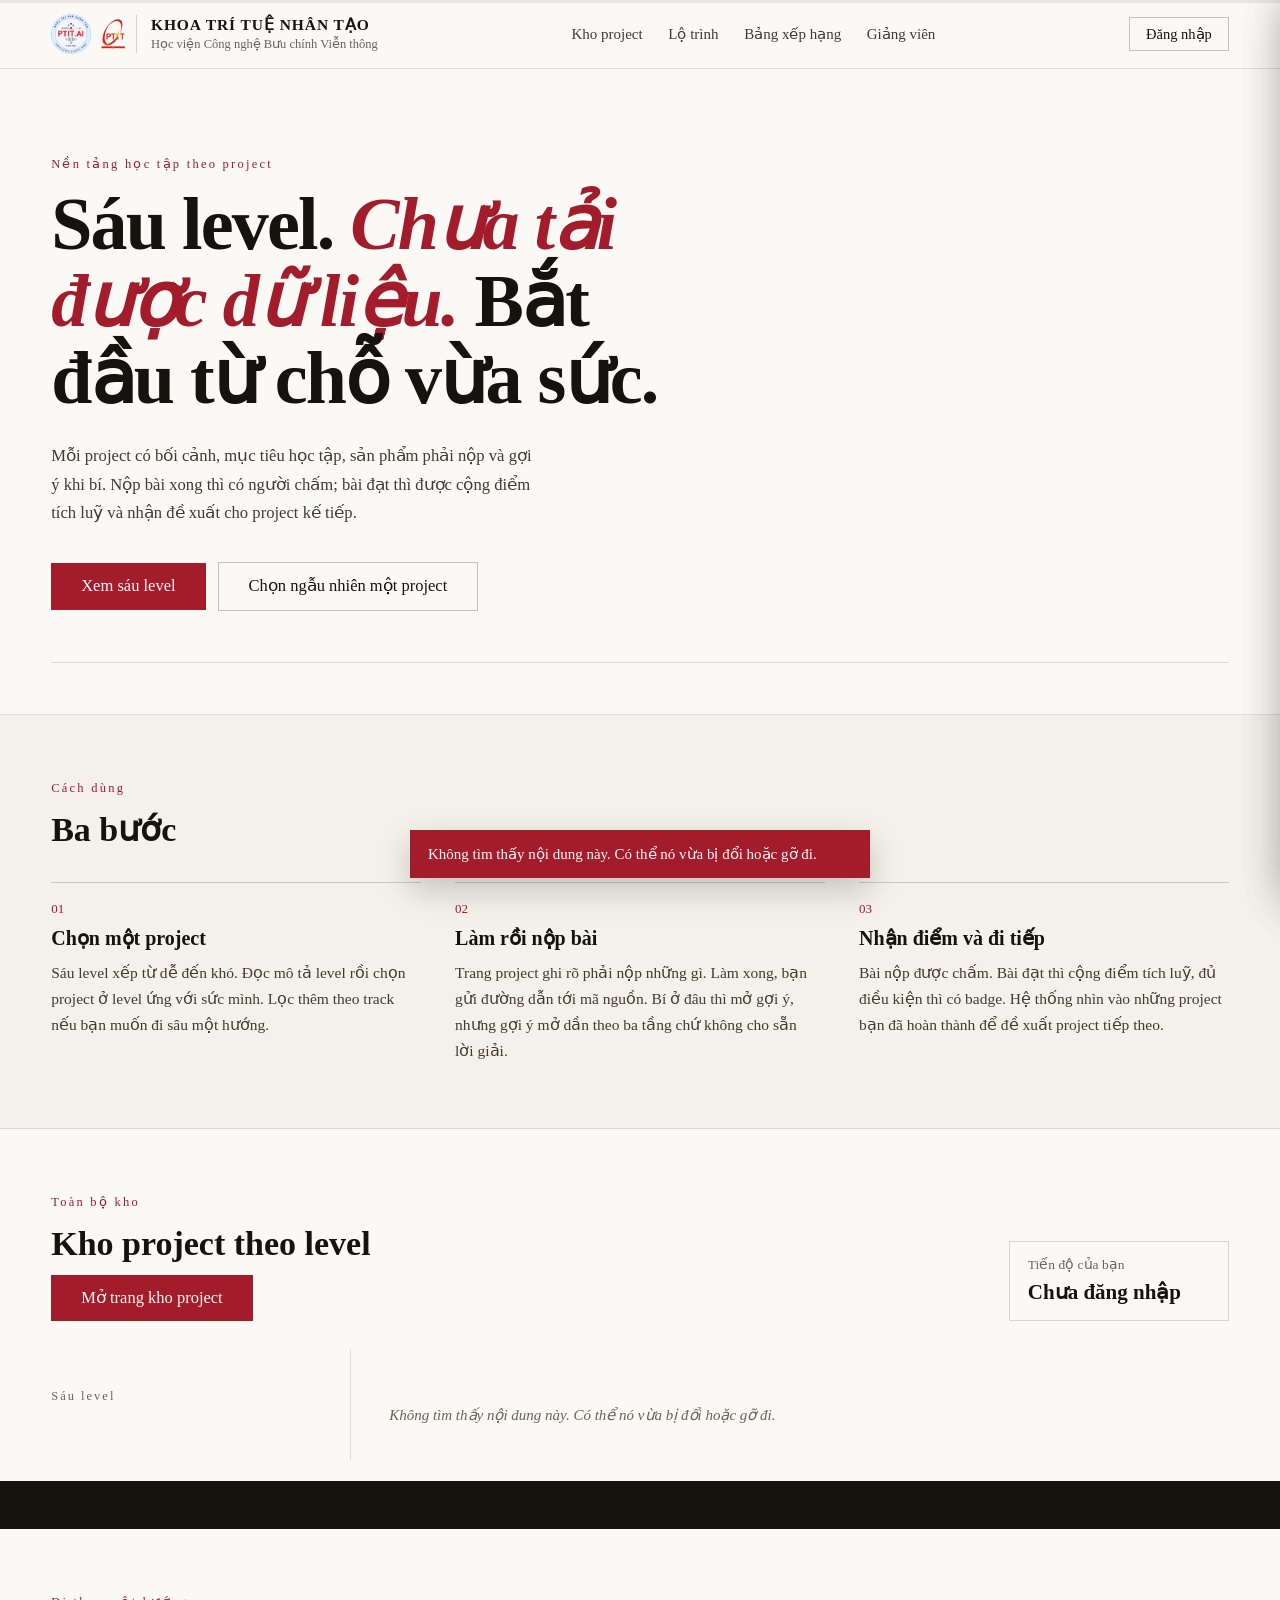
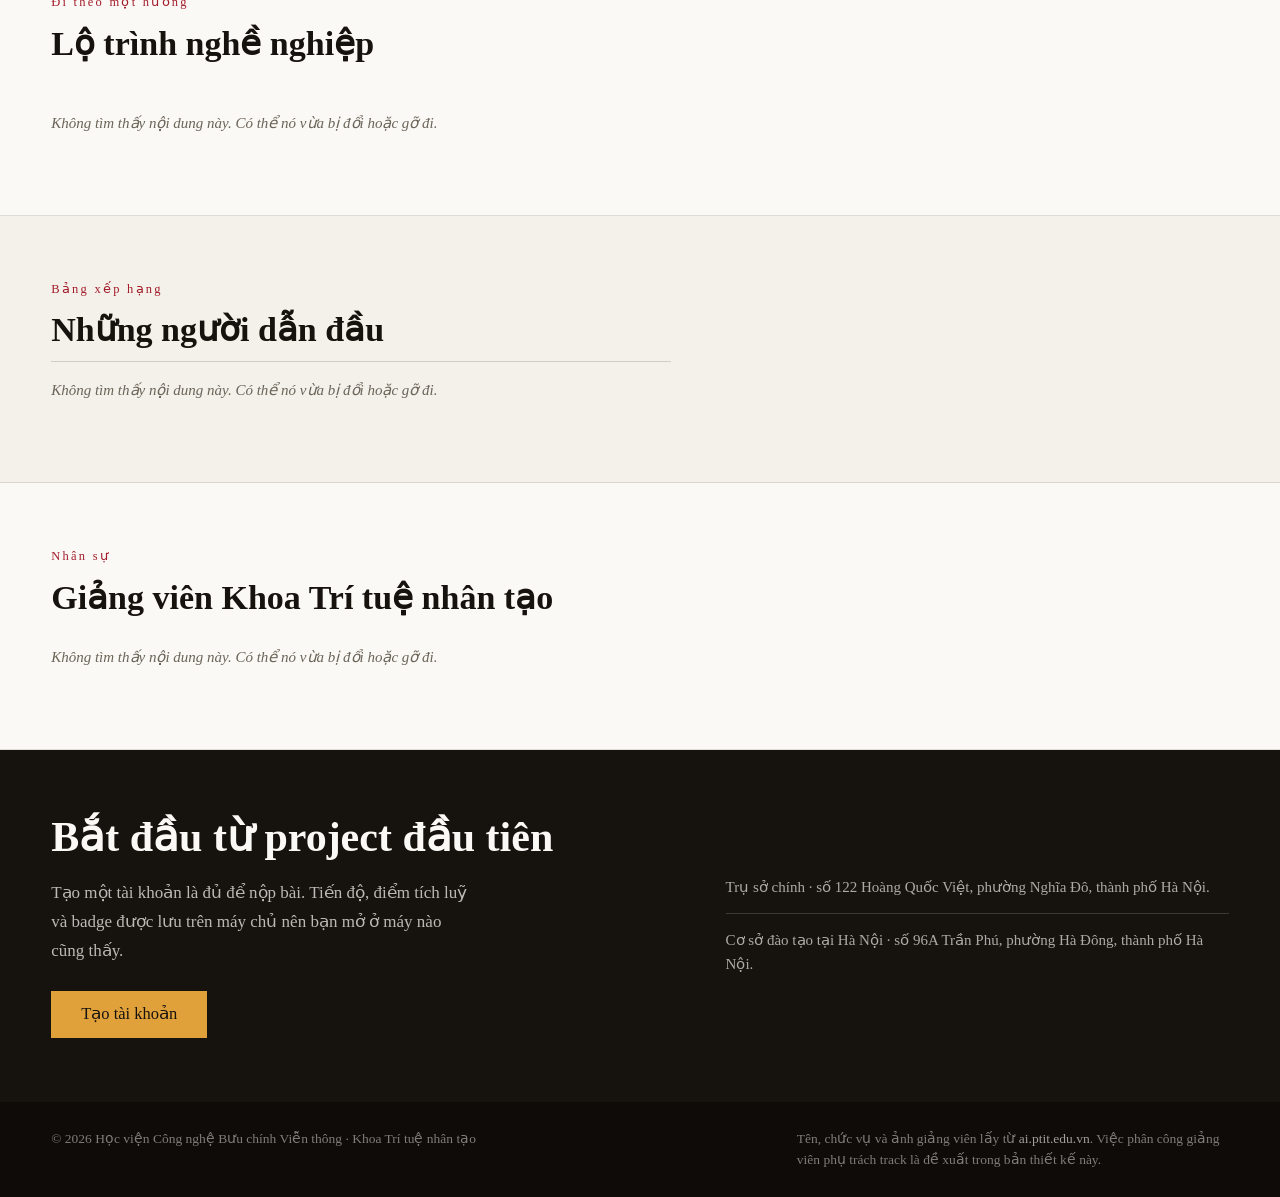
==== frontend/index.html @ 6ada56b6 "Ghép frontend với backend thành một hệ thống hoàn chỉnh Kho project mở rộng từ 36 lên 200 project, c" ====
<!DOCTYPE html>
<html lang="vi">
<head>
<meta charset="utf-8">
<meta name="viewport" content="width=device-width, initial-scale=1">
<title>Nền tảng học tập theo project · Khoa Trí tuệ nhân tạo</title>
<meta name="description" content="Kho project xếp theo sáu level, từ dễ đến khó. Sinh viên chọn project, nộp bài, được chấm và nhận điểm tích luỹ.">
<link rel="icon" href="anh/logo-khoa-ai.png" type="image/png">
<link rel="stylesheet" href="css/style.css">
</head>
<body>

<div class="vach-cuon"><i id="vach-cuon-thanh"></i></div>

<header class="dau-trang">
  <a class="hieu" href="#lo-trinh">
    <img class="hieu-logo" src="anh/logo-khoa-ai.png" width="415" height="418" alt="Logo Khoa Trí tuệ nhân tạo">
    <img class="hieu-logo hieu-logo-nho" src="anh/logo-hoc-vien.png" width="50" height="60" alt="Logo Học viện Công nghệ Bưu chính Viễn thông">
    <span class="hieu-chu">
      <span class="hieu-ten">Khoa Trí tuệ nhân tạo</span>
      <span class="hieu-phu">Học viện Công nghệ Bưu chính Viễn thông</span>
    </span>
  </a>
  <nav class="dieu-huong">
    <a href="/kho.html">Kho project</a>
    <a href="#lo-trinh-nghe">Lộ trình</a>
    <a href="#xep-hang">Bảng xếp hạng</a>
    <a href="#giang-vien">Giảng viên</a>
  </nav>
  <div class="dau-trang-phai" id="khu-tai-khoan"></div>
</header>

<section class="mo-dau" id="mo-dau">
  <div class="mo-dau-den" id="mo-dau-den" aria-hidden="true"></div>
  <div class="mo-dau-luoi">
    <div>
      <p class="nhan-dan">Nền tảng học tập theo project</p>
      <h1>
        <span>Sáu level.</span>
        <em id="tieu-de-so">Đang tải…</em>
        <span>Bắt đầu từ chỗ vừa sức.</span>
      </h1>
      <p class="mo-dau-dan">Mỗi project có bối cảnh, mục tiêu học tập, sản phẩm phải nộp và gợi ý khi bí. Nộp bài xong thì có người chấm; bài đạt thì được cộng điểm tích luỹ và nhận đề xuất cho project kế tiếp.</p>
      <div class="hang-nut">
        <a class="nut nut-do" href="#lo-trinh">Xem sáu level</a>
        <button type="button" class="nut nut-vien" id="nut-ngau-nhien">Chọn ngẫu nhiên một project</button>
      </div>
    </div>
    <div class="mo-dau-hinh">
      <svg id="hinh-level" viewBox="0 0 260 380" role="img" aria-label="Sáu level của nền tảng và số project của từng level"></svg>
    </div>
  </div>
  <div class="so-lieu" id="so-lieu"></div>
</section>

<section class="ba-buoc">
  <p class="nhan-dan hien-dan">Cách dùng</p>
  <h2 class="hien-dan">Ba bước</h2>
  <div class="ba-buoc-luoi">
    <div class="hien-dan">
      <p class="buoc-so">01</p>
      <p class="buoc-ten">Chọn một project</p>
      <p class="buoc-mo">Sáu level xếp từ dễ đến khó. Đọc mô tả level rồi chọn project ở level ứng với sức mình. Lọc thêm theo track nếu bạn muốn đi sâu một hướng.</p>
    </div>
    <div class="hien-dan">
      <p class="buoc-so">02</p>
      <p class="buoc-ten">Làm rồi nộp bài</p>
      <p class="buoc-mo">Trang project ghi rõ phải nộp những gì. Làm xong, bạn gửi đường dẫn tới mã nguồn. Bí ở đâu thì mở gợi ý, nhưng gợi ý mở dần theo ba tầng chứ không cho sẵn lời giải.</p>
    </div>
    <div class="hien-dan">
      <p class="buoc-so">03</p>
      <p class="buoc-ten">Nhận điểm và đi tiếp</p>
      <p class="buoc-mo">Bài nộp được chấm. Bài đạt thì cộng điểm tích luỹ, đủ điều kiện thì có badge. Hệ thống nhìn vào những project bạn đã hoàn thành để đề xuất project tiếp theo.</p>
    </div>
  </div>
</section>

<section class="lo-trinh" id="lo-trinh">
  <div class="lo-trinh-dau">
    <div>
      <p class="nhan-dan hien-dan">Toàn bộ kho</p>
      <h2 class="hien-dan">Kho project theo level</h2>
      <p class="hang-nut hien-dan"><a class="nut nut-do" href="/kho.html" id="nut-xem-kho">Mở trang kho project</a></p>
    </div>
    <div class="o-tien-do">
      <p class="o-tien-do-nhan">Tiến độ của bạn</p>
      <p class="o-tien-do-so" id="o-tien-do-so">Chưa đăng nhập</p>
    </div>
  </div>


  <div class="lo-trinh-than">
    <aside class="thanh-ben">
      <p class="thanh-ben-nhan">Sáu level</p>
      <div id="muc-luc-level"></div>
    </aside>
    <div class="cot-noi-dung" id="cot-noi-dung">
      <p class="dang-tai">Đang tải kho project…</p>
    </div>
  </div>
</section>

<div class="dai-chay">
  <div class="dai-chay-trong" id="dai-chay-trong"></div>
</div>

<section class="lo-trinh-nghe" id="lo-trinh-nghe">
  <p class="nhan-dan hien-dan">Đi theo một hướng</p>
  <h2 class="hien-dan">Lộ trình nghề nghiệp</h2>
  <div class="lo-trinh-luoi" id="lo-trinh-luoi"></div>
</section>


<section class="xep-hang" id="xep-hang">
  <p class="nhan-dan hien-dan">Bảng xếp hạng</p>
  <h2 class="hien-dan">Những người dẫn đầu</h2>
  <div class="xep-hang-o" id="xep-hang-o"></div>
</section>

<section class="nhan-su" id="giang-vien">
  <p class="nhan-dan hien-dan">Nhân sự</p>
  <h2 class="hien-dan">Giảng viên Khoa Trí tuệ nhân tạo</h2>
  <div class="nhan-su-luoi" id="nhan-su-luoi"></div>
</section>

<section class="keu-goi">
  <div>
    <h2 id="keu-goi-tieu-de">Bắt đầu từ project đầu tiên</h2>
    <p id="keu-goi-dan">Tạo một tài khoản là đủ để nộp bài. Tiến độ, điểm tích luỹ và badge được lưu trên máy chủ nên bạn mở ở máy nào cũng thấy.</p>
    <button type="button" class="nut nut-vang" id="nut-keu-goi">Tạo tài khoản</button>
  </div>
  <div class="lien-he">
    <p>Trụ sở chính · số 122 Hoàng Quốc Việt, phường Nghĩa Đô, thành phố Hà Nội.</p>
    <p>Cơ sở đào tạo tại Hà Nội · số 96A Trần Phú, phường Hà Đông, thành phố Hà Nội.</p>
  </div>
</section>

<footer class="chan-trang">
  <span>© 2026 Học viện Công nghệ Bưu chính Viễn thông · Khoa Trí tuệ nhân tạo</span>
  <span>Tên, chức vụ và ảnh giảng viên lấy từ <a href="https://ai.ptit.edu.vn/gioi-thieu/gioi-thieu-ve-nhan-su/">ai.ptit.edu.vn</a>. Việc phân công giảng viên phụ trách track là đề xuất trong bản thiết kế này.</span>
</footer>

<div class="lop-nen" id="lop-nen"></div>

<aside class="bang" id="bang-project" aria-hidden="true">
  <div class="bang-dau">
    <p class="bang-nhan" id="bang-project-nhan"></p>
    <button type="button" class="nut-dong" data-dong>Đóng ✕</button>
  </div>
  <div id="bang-project-than"></div>
</aside>

<aside class="bang" id="bang-tai-khoan" aria-hidden="true">
  <div class="bang-dau">
    <p class="bang-nhan">Tài khoản</p>
    <button type="button" class="nut-dong" data-dong>Đóng ✕</button>
  </div>
  <div id="bang-tai-khoan-than"></div>
</aside>

<aside class="bang" id="bang-cham-bai" aria-hidden="true">
  <div class="bang-dau">
    <p class="bang-nhan">Chấm bài</p>
    <button type="button" class="nut-dong" data-dong>Đóng ✕</button>
  </div>
  <div id="bang-cham-bai-than"></div>
</aside>

<dialog id="hop-dang-nhap">
  <form method="dialog" class="hop-dau">
    <p class="bang-nhan">Tài khoản</p>
    <button type="submit" class="nut-dong">Đóng ✕</button>
  </form>
  <div class="doi-che-do" id="doi-che-do">
    <button type="button" data-che-do="dang-nhap" class="dang-chon">Đăng nhập</button>
    <button type="button" data-che-do="dang-ky">Đăng ký</button>
  </div>
  <form id="mau-dang-nhap" class="mau" novalidate>
    <label>Thư điện tử hoặc username
      <input type="text" name="identifier" autocomplete="username" required>
    </label>
    <label>Mật khẩu
      <input type="password" name="password" autocomplete="current-password" required>
    </label>
    <p class="mau-loi" role="alert"></p>
    <button type="submit" class="nut nut-day">Đăng nhập</button>
  </form>
  <form id="mau-dang-ky" class="mau" novalidate hidden>
    <label>Thư điện tử
      <input type="email" name="email" autocomplete="email" required>
    </label>
    <label>Username
      <input type="text" name="username" autocomplete="off" required minlength="3" maxlength="50" placeholder="vidu: congtt" aria-describedby="dan-username">
    </label>
    <p class="mau-chu-dan" id="dan-username">Chữ thường, chữ số và dấu gạch dưới, từ 3 đến 50 ký tự. Đây không phải thư điện tử.</p>
    <label>Họ tên hiển thị, có thể bỏ trống
      <input type="text" name="display_name" autocomplete="name" maxlength="100">
    </label>
    <label>Mật khẩu
      <input type="password" name="password" autocomplete="new-password" required minlength="8" maxlength="64" aria-describedby="dan-mat-khau">
    </label>
    <p class="mau-chu-dan" id="dan-mat-khau">Từ 8 đến 64 ký tự.</p>
    <p class="mau-loi" role="alert"></p>
    <button type="submit" class="nut nut-day">Tạo tài khoản</button>
  </form>
</dialog>

<div class="thong-bao" id="thong-bao" role="status" aria-live="polite"></div>

<script type="module" src="js/app.js"></script>
</body>
</html>
---- frontend/css/style.css ----
/* Project 200 · Khoa Trí tuệ nhân tạo · Học viện Công nghệ Bưu chính Viễn thông
   Một tệp kiểu duy nhất, không phụ thuộc thư viện ngoài. */

:root {
  --muc: #16130F;
  --than: #403A31;
  --phu: #6B6459;
  --do: #A21C2B;
  --do-dam: #7C1420;
  --vang: #E0A03A;
  /* Vàng đồng chỉ đủ tương phản khi làm nền hoặc khi nằm trên nền tối. Làm màu
     chữ trên nền giấy thì nó chỉ đạt tỷ lệ 2,2:1, dưới mức 4,5:1 mà chữ nhỏ cần,
     nên phần chữ dùng sắc vàng đậm hơn: 5,3:1 trên nền giấy và 4,9:1 trên nền
     giấy nhạt. */
  --vang-chu: #8F5E0C;
  --xanh: #2F6B4F;
  --giay: #FBF9F5;
  --giay-2: #F4F1EA;
  --giay-3: #E0D9CB;
  --toi: #0E0B08;
  --vien: rgba(22, 19, 15, .12);
  --vien-dam: rgba(22, 19, 15, .16);
  --vien-nhat: rgba(22, 19, 15, .1);
  --chu: 'Times New Roman', Times, 'Liberation Serif', serif;
  --le: clamp(16px, 4vw, 56px);
  --mau-level: var(--do);
  --mau-level-chu: var(--do);
}

*, *::before, *::after { box-sizing: border-box; }

/* Thuộc tính hidden của HTML chỉ đặt display none ở bảng kiểu mặc định của
   trình duyệt, nên bất kỳ quy tắc display nào viết trong tệp này cũng thắng nó.
   Biểu mẫu đăng nhập và biểu mẫu đăng ký từng cùng hiện một lúc vì lý do đó.
   Dòng dưới đây trả lại cho hidden đúng nghĩa "ẩn hẳn". */
[hidden] { display: none !important; }

html { scroll-behavior: smooth; }

body {
  margin: 0;
  background: var(--giay);
  color: var(--muc);
  font-family: var(--chu);
  -webkit-font-smoothing: antialiased;
}

h1, h2, h3, p, ul, ol { margin: 0; }
ul, ol { padding: 0; list-style: none; }

a { color: var(--do); text-decoration: none; }
a:hover { color: var(--do-dam); }

button { font-family: inherit; border: 0; background: none; color: inherit; cursor: pointer; }
button:disabled { opacity: .5; cursor: default; }

input, select, textarea {
  font-family: inherit;
  font-size: 15.5px;
  color: var(--muc);
  background: var(--giay);
  border: 1px solid rgba(22, 19, 15, .2);
}
textarea { resize: vertical; }
:focus-visible { outline: 2px solid var(--do); outline-offset: 2px; }

/* Nút */
.nut { display: inline-block; padding: 15px 30px; font-size: 16.5px; line-height: 1; transition: background .25s ease, color .25s ease, border-color .25s ease; }
.nut-do { background: var(--do); color: var(--giay); }
.nut-do:hover { background: var(--do-dam); color: var(--giay); }
.nut-vien { border: 1px solid rgba(22, 19, 15, .24); color: var(--muc); }
.nut-vien:hover { border-color: var(--muc); }
.nut-vang { background: var(--vang); color: var(--muc); }
.nut-vang:hover { background: #C98C2C; }
.nut-day { width: 100%; padding: 14px 20px; border: 1px solid var(--muc); background: var(--muc); color: var(--giay); font-size: 16px; }
.nut-day:hover { background: var(--toi); }
.nut-dong { padding: 8px 10px; margin: -8px -10px; font-size: 14.5px; line-height: 1.2; color: var(--phu); }
.nut-dong:hover { color: var(--muc); }

.nhan-dan { margin-bottom: 12px; font-size: 12.5px; line-height: 1.5; letter-spacing: .18em; color: var(--do); }
.dan-giai { font-size: 15.5px; line-height: 1.65; color: var(--than); max-width: 66ch; }
.dang-tai { padding: 16px 0; font-style: italic; font-size: 15px; line-height: 1.6; color: var(--phu); }

/* Vạch tiến độ cuộn */
.vach-cuon { position: fixed; top: 0; left: 0; right: 0; z-index: 60; height: 3px; background: rgba(22, 19, 15, .08); }
.vach-cuon i { display: block; height: 100%; width: 0; background: linear-gradient(90deg, var(--do), var(--vang)); }

/* Đầu trang */
.dau-trang {
  position: sticky; top: 0; z-index: 50;
  display: flex; align-items: center; justify-content: space-between; gap: 24px;
  padding: 14px var(--le);
  background: rgba(251, 249, 245, .93);
  backdrop-filter: blur(12px);
  border-bottom: 1px solid var(--vien);
}
.hieu { display: flex; align-items: center; gap: 10px; color: inherit; }
.hieu:hover { color: inherit; }
.hieu-logo { flex: none; width: auto; height: 40px; }
/* Logo Học viện chỉ có bản 50x60 điểm ảnh nên để nhỏ, phóng to là vỡ nét. */
.hieu-logo-nho { height: 30px; }
/* Tên khoa viết hoa bằng CSS chứ không viết hoa sẵn trong HTML, để phần chữ
   trong mã nguồn vẫn đúng chính tả và vẫn đọc được bằng trình đọc màn hình. */
.hieu-chu { display: block; padding-left: 14px; border-left: 1px solid var(--vien-dam); }
.hieu-ten { display: block; font-weight: 700; font-size: 15.5px; line-height: 1.3; letter-spacing: .06em; text-transform: uppercase; white-space: nowrap; }
.hieu-phu { display: block; font-size: 12.5px; line-height: 1.35; color: var(--phu); }
.dieu-huong { display: flex; align-items: center; gap: clamp(14px, 2vw, 26px); font-size: 15px; }
.dieu-huong a { color: var(--than); }
.dieu-huong a:hover { color: var(--do); }
.dau-trang-phai { display: flex; align-items: center; gap: 10px; }
.dau-trang-phai .nut { padding: 9px 16px; font-size: 14.5px; }

/* Thẻ người dùng: vòng tiến độ bao quanh hai chữ cái đại diện, bên cạnh là tên
   và số liệu. Vòng dài theo tỷ lệ project đã hoàn thành trên tổng số project. */
.the-nguoi-dung { display: flex; align-items: center; gap: 10px; padding: 4px 12px 4px 4px; border: 1px solid transparent; border-radius: 999px; transition: border-color .25s ease, background .25s ease; }
.the-nguoi-dung:hover { border-color: var(--vien-dam); background: var(--giay-2); }
.the-vong { position: relative; width: 44px; height: 44px; flex: none; display: grid; place-items: center; }
.vong-tien-do { position: absolute; inset: 0; width: 44px; height: 44px; }
.vong-chay { transition: stroke-dashoffset .6s ease; }
.the-chu-cai { position: relative; font-weight: 700; font-size: 14px; line-height: 1; letter-spacing: .04em; color: var(--do); }
.the-anh { position: relative; width: 34px; height: 34px; border-radius: 50%; object-fit: cover; object-position: center 25%; }
.the-chu { display: flex; flex-direction: column; align-items: flex-start; gap: 2px; }
.the-ten { font-weight: 700; font-size: 14.5px; line-height: 1.25; }
.the-so { font-size: 12.5px; line-height: 1.2; color: var(--phu); }

.nut-thoat { padding: 8px 10px; font-size: 14px; line-height: 1.2; color: var(--phu); }
.nut-thoat:hover { color: var(--do); text-decoration: underline; }

/* Mở đầu */
.mo-dau { position: relative; overflow: hidden; padding: clamp(44px, 7vw, 86px) var(--le) clamp(30px, 4vw, 52px); border-bottom: 1px solid var(--vien); }
.mo-dau-den {
  position: absolute; top: 0; left: 0; width: 560px; height: 560px; margin: -280px 0 0 -280px;
  border-radius: 50%; background: radial-gradient(circle, rgba(224, 160, 58, .2), transparent 68%);
  pointer-events: none; opacity: 0; transition: opacity .4s ease;
}
.mo-dau-luoi { position: relative; display: flex; flex-wrap: wrap; gap: clamp(28px, 4vw, 64px); align-items: center; }
.mo-dau-luoi > div:first-child { flex: 1 1 520px; min-width: 0; }
.mo-dau h1 { margin-bottom: clamp(18px, 2vw, 26px); font-size: clamp(38px, 6.2vw, 74px); line-height: 1.04; letter-spacing: -.024em; max-width: 22ch; text-wrap: balance; }
.mo-dau h1 em { color: var(--do); }
.mo-dau-dan { margin-bottom: clamp(22px, 3vw, 34px); font-size: clamp(16px, 1.3vw, 18.5px); line-height: 1.72; color: var(--than); max-width: 58ch; text-wrap: pretty; }
.hang-nut { display: flex; flex-wrap: wrap; gap: 12px; align-items: center; }
.mo-dau-hinh { flex: 1 1 300px; min-width: 0; display: flex; justify-content: center; }
.mo-dau-hinh svg { width: 100%; max-width: 300px; height: auto; overflow: visible; }
.hinh-chu { font-size: 15px; fill: var(--muc); }
.hinh-so { fill: var(--phu); }
.duong-ve { animation: ve 2.6s .3s ease-out forwards; }
.nut-sang { animation: sang 3.2s ease-in-out infinite; }

.so-lieu { position: relative; display: flex; flex-wrap: wrap; margin-top: clamp(30px, 4vw, 52px); border-top: 1px solid rgba(22, 19, 15, .14); }
.so-lieu > div { flex: 1 1 180px; padding: 20px 22px 0; border-right: 1px solid var(--vien-nhat); }
.so-lieu > div:last-child { border-right: 0; }
.so-lieu-so { margin-bottom: 4px; font-weight: 700; font-size: clamp(30px, 3vw, 38px); line-height: 1; }
.so-lieu-chu { font-size: 14px; line-height: 1.45; color: var(--phu); }

/* Ba bước */
.ba-buoc { padding: clamp(40px, 5vw, 64px) var(--le); background: var(--giay-2); border-bottom: 1px solid var(--vien); }
.ba-buoc h2 { margin-bottom: clamp(22px, 3vw, 32px); font-size: clamp(26px, 3vw, 34px); line-height: 1.2; }
.ba-buoc-luoi { display: grid; grid-template-columns: repeat(auto-fit, minmax(260px, 1fr)); gap: clamp(20px, 3vw, 34px); }
.ba-buoc-luoi > div { padding-top: 18px; border-top: 1px solid rgba(22, 19, 15, .18); }
.buoc-so { margin-bottom: 8px; font-size: 13px; color: var(--do); }
.buoc-ten { margin-bottom: 8px; font-weight: 700; font-size: 20px; line-height: 1.32; }
.buoc-mo { font-size: 15.5px; line-height: 1.68; color: var(--than); text-wrap: pretty; }

/* Kho project */
.lo-trinh { padding: clamp(40px, 5vw, 64px) var(--le) 0; }
.lo-trinh-dau { display: flex; flex-wrap: wrap; gap: 20px; align-items: flex-end; justify-content: space-between; margin-bottom: clamp(20px, 3vw, 28px); }
.lo-trinh-dau h2 { margin-bottom: 10px; font-size: clamp(26px, 3vw, 34px); line-height: 1.2; }
.o-tien-do { padding: 14px 18px; border: 1px solid var(--vien-dam); min-width: 220px; }
.o-tien-do-nhan { margin-bottom: 6px; font-size: 13.5px; color: var(--phu); }
.o-tien-do-so { font-weight: 700; font-size: 21px; line-height: 1.3; }

.thanh-cong-cu { display: flex; flex-wrap: wrap; gap: 12px; align-items: center; padding: 16px 0; border-top: 1px solid rgba(22, 19, 15, .14); }
.thanh-cong-cu input { flex: 1 1 240px; min-width: 0; padding: 11px 14px; line-height: 1.3; }
.o-sap-xep { display: flex; align-items: center; gap: 10px; font-size: 14.5px; color: var(--phu); }
.o-sap-xep select { padding: 11px 12px; }

.the-loc { display: flex; flex-wrap: wrap; gap: 8px; padding-bottom: 16px; border-bottom: 1px solid rgba(22, 19, 15, .14); }
.the-loc button { padding: 8px 13px; border: 1px solid rgba(22, 19, 15, .2); color: var(--than); font-size: 14.5px; line-height: 1.2; transition: background .22s ease, color .22s ease, border-color .22s ease; }
.the-loc button:hover { border-color: var(--muc); }
.the-loc button i { font-style: normal; font-size: 12.5px; color: var(--phu); }
.the-loc button.dang-chon { background: var(--muc); border-color: var(--muc); color: var(--giay); }
.the-loc button.dang-chon i { color: rgba(251, 249, 245, .7); }

.lo-trinh-than { display: flex; flex-wrap: wrap; align-items: flex-start; }
.thanh-ben { position: sticky; top: 78px; flex: 1 1 232px; max-width: 300px; padding: clamp(26px, 3vw, 38px) 26px clamp(26px, 3vw, 38px) 0; border-right: 1px solid var(--vien); }
.thanh-ben-nhan { margin-bottom: 16px; font-size: 12.5px; line-height: 1.5; letter-spacing: .16em; color: var(--phu); }
.muc-nut { width: 100%; display: block; text-align: left; padding: 12px 0; border-top: 1px solid var(--vien); color: var(--phu); transition: color .3s ease, padding .3s ease, background .3s ease; }
.muc-nut:last-of-type { border-bottom: 1px solid var(--vien); }
.muc-nut.dang-xem { color: var(--muc); padding-left: 10px; background: var(--giay-2); }
.muc-hang { display: flex; align-items: baseline; gap: 10px; }
.muc-so { width: 20px; font-size: 12.5px; line-height: 1.5; color: var(--mau-level-chu); }
.muc-ten { flex: 1; font-weight: 700; font-size: 17px; line-height: 1.35; }
.muc-dem { font-size: 13px; line-height: 1.5; color: var(--phu); }
.muc-vach { display: block; height: 3px; margin: 8px 0 0 30px; background: rgba(22, 19, 15, .1); }
.muc-vach i { display: block; height: 100%; width: 0; background: var(--mau-level); transition: width .4s ease; }

.cot-noi-dung { flex: 1 1 560px; min-width: 0; padding: clamp(26px, 3vw, 38px) 0 clamp(26px, 3vw, 38px) clamp(0px, 3vw, 38px); }
.doan-level { padding-bottom: clamp(30px, 4vw, 46px); }
.doan-dau { display: flex; flex-wrap: wrap; align-items: baseline; gap: 14px; margin-bottom: 8px; }
.doan-so { font-weight: 700; font-size: clamp(38px, 4vw, 52px); line-height: 1; color: var(--mau-level-chu); opacity: .5; }
.doan-ten { font-size: clamp(22px, 2.4vw, 30px); line-height: 1.2; }
.doan-dem { font-size: 15px; color: var(--phu); }
.doan-mo { margin-bottom: 20px; font-size: 16.5px; line-height: 1.7; color: var(--than); max-width: 70ch; text-wrap: pretty; }
.bang-hang { border-top: 1px solid var(--vien-dam); }

/* Dòng dẫn sang trang kho project, nối liền với danh sách phía trên như một
   hàng nữa của bảng, thay vì một liên kết đứng rời bên dưới. */
.doan-them a { display: flex; align-items: center; justify-content: flex-end; gap: 8px; padding: 13px 8px 13px 0; border-bottom: 1px solid var(--vien-nhat); font-size: 15.5px; line-height: 1.4; color: var(--do); transition: background .2s ease; }
.doan-them a:hover { background: var(--giay-2); }
.doan-them a::before { content: ""; flex: 1; }

.hang {
  display: grid; grid-template-columns: 22px minmax(0, 1fr) repeat(auto-fit, minmax(0, auto));
  gap: clamp(10px, 1.4vw, 18px); align-items: center;
  padding: 14px 8px 14px 0; border-bottom: 1px solid var(--vien-nhat);
  cursor: pointer; transition: background .2s ease;
  text-align: left; width: 100%;
}
.hang:hover { background: var(--giay-2); }
.hang-o { width: 22px; height: 22px; flex: none; display: grid; place-items: center; border: 1px solid rgba(22, 19, 15, .28); font-size: 13px; line-height: 1; transition: background .25s ease, border-color .25s ease; }
.hang.da-xong .hang-o { background: var(--mau-level-chu); border-color: var(--mau-level-chu); color: var(--giay); }
.hang-ten { font-size: 17.5px; line-height: 1.45; text-wrap: pretty; }
.hang.da-xong .hang-ten { color: var(--phu); }
.hang-nhan { display: block; margin-top: 3px; font-style: italic; font-size: 13.5px; line-height: 1.3; color: var(--vang-chu); }
.hang-track { font-size: 13.5px; line-height: 1.4; letter-spacing: .04em; color: var(--phu); }
.hang-gio { font-size: 14.5px; line-height: 1.4; color: var(--phu); }
.hang-mo { min-width: 96px; font-size: 14.5px; line-height: 1.4; color: var(--do); text-align: right; }
.hang:hover .hang-mo { text-decoration: underline; }

/* Bảng xếp hạng */
.xep-hang { padding: clamp(40px, 5vw, 64px) var(--le); background: var(--giay-2); border-bottom: 1px solid var(--vien); }
.xep-hang h2 { margin-bottom: 10px; font-size: clamp(26px, 3vw, 34px); line-height: 1.2; }
.xep-hang .dan-giai { margin-bottom: clamp(20px, 3vw, 28px); }
.xep-hang-o { max-width: 620px; border-top: 1px solid var(--vien-dam); }
.xep-hang-hang { display: grid; grid-template-columns: 30px 40px minmax(0, 1fr) auto; gap: 16px; align-items: center; padding: 12px 14px 12px 0; border-bottom: 1px solid var(--vien-nhat); border-left: 3px solid transparent; }
/* Dòng của chính người đang đăng nhập: một vạch dọc bên trái, không tô nền cả dòng. */
.xep-hang-hang.la-toi { border-left-color: var(--do); background: var(--giay); padding-left: 11px; }
.xep-hang-so { font-weight: 700; font-size: 17px; line-height: 1; color: var(--phu); text-align: center; }
.xep-hang-hang.dan-dau .xep-hang-so { font-size: 21px; color: var(--do); }
.xep-hang-anh { width: 40px; height: 40px; border-radius: 50%; object-fit: cover; object-position: center 25%; display: grid; place-items: center; }
.xep-hang-chu-cai { border: 1px solid var(--vien-dam); font-weight: 700; font-size: 13px; letter-spacing: .04em; color: var(--do); }
.xep-hang-nguoi { display: flex; flex-direction: column; gap: 2px; min-width: 0; }
.xep-hang-ten { display: flex; align-items: baseline; gap: 8px; font-weight: 700; font-size: 16.5px; line-height: 1.35; }
.xep-hang-ban { flex: none; padding: 2px 7px; border: 1px solid rgba(162, 28, 43, .3); font-style: normal; font-size: 11.5px; line-height: 1.3; letter-spacing: .06em; color: var(--do); }
.xep-hang-project { font-size: 13.5px; line-height: 1.4; color: var(--phu); }
.xep-hang-diem { display: flex; align-items: baseline; gap: 5px; }
.xep-hang-diem b { font-size: 19px; line-height: 1.2; }
.xep-hang-diem i { font-style: normal; font-size: 13px; color: var(--phu); }

/* Đổi ảnh đại diện trong bảng tài khoản */
.o-doi-anh { display: flex; align-items: flex-start; gap: 18px; margin-bottom: 22px; padding-bottom: 22px; border-bottom: 1px solid var(--vien-nhat); }
.anh-lon { width: 96px; height: 96px; flex: none; border-radius: 50%; object-fit: cover; object-position: center 25%; border: 1px solid var(--vien); }
.anh-chu-cai { display: grid; place-items: center; background: var(--giay-2); font-weight: 700; font-size: 28px; letter-spacing: .04em; color: var(--do); }
.doi-anh-nut { display: flex; flex-direction: column; align-items: flex-start; gap: 8px; }
.nut-chon-anh { padding: 10px 18px; font-size: 15px; cursor: pointer; }
.doi-anh-nut .mau-chu-dan { margin-top: 0; }

/* Trang kho project */
.kho-dau { padding: clamp(30px, 4vw, 46px) var(--le) clamp(18px, 2vw, 24px); border-bottom: 1px solid var(--vien); }
.kho-dau h1 { margin-bottom: 10px; font-size: clamp(28px, 3.4vw, 40px); line-height: 1.16; }
.kho-than { padding: clamp(20px, 3vw, 30px) var(--le) clamp(40px, 5vw, 64px); }

.bo-loc { display: flex; flex-direction: column; gap: 16px; padding-bottom: 20px; border-bottom: 1px solid var(--vien); }
.bo-loc-hang { display: flex; flex-wrap: wrap; gap: 12px; align-items: center; }
.bo-loc-hang input[type="search"] { flex: 1 1 260px; min-width: 0; padding: 11px 14px; line-height: 1.3; }
.bo-loc-nhom { margin: 0; padding: 0; border: 0; }
.bo-loc-nhom legend { padding: 0 0 8px; font-size: 12.5px; line-height: 1.5; letter-spacing: .14em; color: var(--phu); }
.o-gio { display: flex; align-items: center; gap: 8px; font-size: 14.5px; color: var(--phu); }
.o-gio input { width: 84px; padding: 9px 10px; }
.bo-loc .nut { padding: 10px 18px; font-size: 15px; }

.kho-ket-qua { padding: 18px 0 10px; font-style: italic; font-size: 15px; line-height: 1.6; color: var(--phu); }
.hang-level { font-size: 13.5px; line-height: 1.4; color: var(--mau-level-chu); }

.phan-trang { display: flex; flex-wrap: wrap; gap: 8px; align-items: center; margin-top: 26px; }
.trang-nut { padding: 9px 14px; border: 1px solid rgba(22, 19, 15, .2); font-size: 15px; line-height: 1.2; color: var(--than); transition: border-color .2s ease, background .2s ease, color .2s ease; }
.trang-nut:hover:not(:disabled) { border-color: var(--muc); }
.trang-nut.dang-chon { background: var(--muc); border-color: var(--muc); color: var(--giay); }
.trang-cach { padding: 0 2px; color: var(--phu); }

/* Dải chạy */
.dai-chay { padding: 15px 0; background: var(--muc); overflow: hidden; white-space: nowrap; }
.dai-chay-trong { display: inline-flex; gap: 38px; font-style: italic; font-size: 17px; line-height: 1; color: rgba(251, 249, 245, .7); animation: chay 34s linear infinite; }
.dai-chay-trong b { font-weight: 400; color: var(--vang); }

/* Lộ trình nghề nghiệp */
.lo-trinh-nghe { padding: clamp(40px, 5vw, 64px) var(--le); border-bottom: 1px solid var(--vien); }
.lo-trinh-nghe h2 { margin-bottom: 10px; font-size: clamp(26px, 3vw, 34px); line-height: 1.2; }
.lo-trinh-nghe h2 { margin-bottom: clamp(22px, 3vw, 30px); }
.lo-trinh-luoi { display: grid; grid-template-columns: repeat(auto-fit, minmax(280px, 1fr)); gap: clamp(20px, 2.5vw, 30px); align-items: start; }
.lo-trinh-the { padding-top: 18px; border-top: 1px solid rgba(22, 19, 15, .18); }
.lo-trinh-the h3 { margin-bottom: 8px; font-weight: 700; font-size: 21px; line-height: 1.3; }
.lo-trinh-mo { margin-bottom: 16px; font-size: 15.5px; line-height: 1.68; color: var(--than); }
.lo-trinh-the .nut { padding: 10px 18px; font-size: 15px; }
.lo-trinh-buoc { margin-top: 18px; }
.buoc-hang { padding: 12px 0; border-top: 1px solid var(--vien-nhat); }
.buoc-project { display: block; text-align: left; font-size: 16px; line-height: 1.45; color: var(--do); }
.buoc-project:hover { color: var(--do-dam); text-decoration: underline; }
.buoc-the { display: block; margin-top: 3px; font-size: 13.5px; line-height: 1.4; color: var(--phu); }
.buoc-ghi-chu { display: block; margin-top: 4px; font-style: italic; font-size: 14px; line-height: 1.55; color: var(--than); }


/* Nhân sự */
.nhan-su { padding: clamp(40px, 5vw, 64px) var(--le); border-bottom: 1px solid var(--vien); }
.nhan-su h2 { margin-bottom: 10px; font-size: clamp(26px, 3vw, 34px); line-height: 1.2; }
.nhan-su .dan-giai { margin-bottom: clamp(24px, 3vw, 32px); }
.nhan-su-luoi { display: grid; grid-template-columns: repeat(auto-fit, minmax(240px, 1fr)); gap: clamp(20px, 2.5vw, 28px); }
/* Bốn ảnh chân dung có tỷ lệ khác nhau, từ 717x599 tới 969x1024. Khung ảnh giữ
   một tỷ lệ chung, phần thừa được cắt bớt. Điểm neo đặt hơi cao hơn giữa khung
   vì khuôn mặt trong cả bốn ảnh đều nằm ở nửa trên.

   height: auto phải viết ra, vì hai thuộc tính width và height trong thẻ img là
   gợi ý trình bày và chúng thắng aspect-ratio. Thiếu dòng đó thì mỗi ảnh cao
   đúng bằng chiều cao gốc, và bốn khung ảnh so le nhau. */
.o-anh { display: block; width: 100%; height: auto; aspect-ratio: 3 / 4; margin-bottom: 14px; background: var(--giay-3); border: 1px solid rgba(22, 19, 15, .14); object-fit: cover; object-position: center 22%; }
.nguoi-ten { margin-bottom: 4px; font-weight: 700; font-size: 18px; line-height: 1.32; }
.nguoi-chuc { margin-bottom: 8px; font-style: italic; font-size: 14.5px; line-height: 1.45; color: var(--do); }
.nguoi-mo { font-size: 14.5px; line-height: 1.62; color: var(--than); text-wrap: pretty; }

/* Kêu gọi và chân trang */
.keu-goi { display: flex; flex-wrap: wrap; gap: clamp(28px, 4vw, 56px); align-items: center; padding: clamp(40px, 5vw, 68px) var(--le); background: var(--muc); color: var(--giay); }
.keu-goi > div:first-child { flex: 1 1 420px; min-width: 0; }
.keu-goi h2 { margin-bottom: 16px; font-size: clamp(28px, 3.6vw, 42px); line-height: 1.14; text-wrap: balance; }
.keu-goi > div:first-child > p { margin-bottom: 26px; font-size: 17px; line-height: 1.72; color: rgba(251, 249, 245, .72); max-width: 52ch; text-wrap: pretty; }
.lien-he { flex: 1 1 300px; min-width: 0; display: flex; flex-direction: column; gap: 14px; font-size: 15px; line-height: 1.62; color: rgba(251, 249, 245, .66); }
.lien-he p { padding-bottom: 14px; border-bottom: 1px solid rgba(251, 249, 245, .16); }
.lien-he p:last-child { padding-bottom: 0; border-bottom: 0; }
.lien-he a { color: var(--vang); }
.chan-trang { display: flex; flex-wrap: wrap; gap: 12px 32px; align-items: baseline; justify-content: space-between; padding: 26px var(--le); background: var(--toi); font-size: 13.5px; line-height: 1.6; color: rgba(251, 249, 245, .48); }
.chan-trang span:last-child { max-width: 64ch; }
.chan-trang a { color: rgba(251, 249, 245, .62); }
.chan-trang a:hover { color: var(--giay); }

/* Bảng trượt bên phải */
.lop-nen { position: fixed; inset: 0; z-index: 70; background: rgba(14, 11, 8, .42); opacity: 0; pointer-events: none; transition: opacity .32s ease; }
.lop-nen.dang-mo { opacity: 1; pointer-events: auto; }
.bang {
  position: fixed; top: 0; right: 0; bottom: 0; z-index: 80;
  width: min(560px, 96vw); padding: clamp(22px, 3vw, 34px);
  background: var(--giay); border-left: 1px solid var(--vien-dam);
  box-shadow: -18px 0 48px rgba(14, 11, 8, .16);
  transform: translateX(105%); transition: transform .38s cubic-bezier(.22, .61, .36, 1);
  overflow-y: auto;
  /* Cuộn hết nội dung bảng thì dừng lại ở đó, không đẩy tiếp trang phía sau. */
  overscroll-behavior: contain;
}

/* Trang nền đứng yên trong lúc một bảng đang mở. Nếu không, lăn chuột ở phần
   ngoài bảng làm trang chạy phía sau lớp tối, còn thứ người dùng đang đọc thì
   không nhúc nhích. */
body.khoa-cuon { overflow: hidden; }
.bang.dang-mo { transform: translateX(0); }
.bang-dau { display: flex; align-items: flex-start; justify-content: space-between; gap: 16px; margin-bottom: 18px; }
.bang-nhan { font-size: 13px; line-height: 1.5; letter-spacing: .14em; color: var(--do); }
.bang-ten { margin-bottom: 12px; font-size: clamp(22px, 2.4vw, 27px); line-height: 1.26; text-wrap: pretty; }
.bang-tom-tat { margin-bottom: 20px; font-size: 16.5px; line-height: 1.68; color: var(--than); }
.bang-the { display: flex; flex-wrap: wrap; gap: 8px; margin-bottom: 22px; font-size: 14px; line-height: 1; color: var(--phu); }
.bang-the span { padding: 7px 12px; border: 1px solid rgba(22, 19, 15, .18); }
.bang-muc-nhan { margin: 24px 0 8px; font-size: 12.5px; line-height: 1.5; letter-spacing: .16em; color: var(--phu); }
.bang-doan { font-size: 16px; line-height: 1.7; color: var(--than); text-wrap: pretty; }
.bang-danh-sach li { padding: 10px 0 10px 18px; border-top: 1px solid var(--vien-nhat); font-size: 15.5px; line-height: 1.62; color: var(--than); position: relative; }
.bang-danh-sach li::before { content: '·'; position: absolute; left: 4px; color: var(--do); }

.the-hang { display: flex; flex-wrap: wrap; gap: 8px; }
.the-tinh { padding: 6px 11px; border: 1px solid var(--vien); font-size: 14px; line-height: 1.2; color: var(--than); }
.the-lien-ket { padding: 6px 11px; border: 1px solid rgba(162, 28, 43, .3); font-size: 14px; line-height: 1.2; color: var(--do); }
.the-lien-ket:hover { border-color: var(--do); background: rgba(162, 28, 43, .06); }
.the-lien-ket.da-xong { border-color: rgba(47, 107, 79, .35); color: var(--xanh); }

.o-phu-trach { display: flex; align-items: center; gap: 14px; }
.phu-trach-anh { width: 56px; height: 56px; flex: none; object-fit: cover; object-position: center 22%; border: 1px solid var(--vien); }
.phu-trach-ten { display: block; font-weight: 700; font-size: 16px; line-height: 1.35; }
.phu-trach-chuc { display: block; margin-top: 2px; font-style: italic; font-size: 14px; line-height: 1.4; color: var(--do); }

.goi-y-dong { display: flex; gap: 12px; padding: 12px 0; border-top: 1px solid var(--vien-nhat); }
.goi-y-tang { flex: none; font-size: 12.5px; line-height: 1.7; letter-spacing: .1em; color: var(--vang-chu); }
.goi-y-dong p { font-size: 15.5px; line-height: 1.65; color: var(--than); }
.nut-goi-y { margin-top: 12px; padding: 10px 18px; font-size: 15px; }

/* Bài nộp */
.o-bai-nop { padding: 14px 16px; background: var(--giay-2); border: 1px solid var(--vien); }
.bai-nop-trang-thai { margin-bottom: 6px; font-weight: 700; font-size: 15.5px; line-height: 1.3; }
.bai-nop-moc { font-size: 14px; line-height: 1.55; color: var(--phu); }
.bai-nop-nhan-xet { margin-top: 8px; font-size: 15px; line-height: 1.62; color: var(--than); }
.the-accepted { color: var(--xanh); }
.the-pending { color: var(--vang-chu); }
.the-rejected { color: var(--do); }
.the-revision { color: var(--do); }

.o-nop-bai { margin-top: 16px; }

/* Biểu mẫu */
.mau { display: flex; flex-direction: column; gap: 14px; }
.mau label { display: flex; flex-direction: column; gap: 6px; font-size: 14.5px; line-height: 1.4; color: var(--phu); }
.mau input, .mau textarea, .mau select { padding: 11px 13px; color: var(--muc); }
.mau-chu-dan { margin-top: -8px; font-style: italic; font-size: 13.5px; line-height: 1.5; color: var(--phu); }
.mau-loi { font-size: 14.5px; line-height: 1.55; color: var(--do); }
.mau-loi:empty { display: none; }

/* Bảng tài khoản */
.so-nho { display: grid; grid-template-columns: repeat(auto-fit, minmax(120px, 1fr)); gap: 14px; margin-bottom: 6px; }
.so-nho > div { padding: 12px 14px; border: 1px solid var(--vien); }
.so-nho b { display: block; font-size: 24px; line-height: 1.2; }
.so-nho span { display: block; margin-top: 2px; font-size: 13px; line-height: 1.4; color: var(--phu); }

.track-hang { display: grid; grid-template-columns: minmax(0, 1fr) auto; gap: 4px 12px; padding: 10px 0; border-top: 1px solid var(--vien-nhat); }
.track-ten { font-size: 15.5px; line-height: 1.4; }
.track-so { font-size: 14px; line-height: 1.4; color: var(--phu); }
.track-vach { grid-column: 1 / -1; height: 3px; background: rgba(22, 19, 15, .1); }
.track-vach i { display: block; height: 100%; background: var(--do); }

.badge-luoi { display: grid; grid-template-columns: repeat(auto-fit, minmax(150px, 1fr)); gap: 12px; }
.badge-o { padding: 12px 14px; border: 1px solid var(--vien); }
.badge-hinh { display: block; font-size: 22px; line-height: 1.2; }
.badge-ten { display: block; margin-top: 4px; font-weight: 700; font-size: 15px; line-height: 1.35; }
.badge-mo { display: block; margin-top: 3px; font-size: 13.5px; line-height: 1.5; color: var(--phu); }
.badge-moc { display: block; margin-top: 6px; font-style: italic; font-size: 12.5px; line-height: 1.4; color: var(--phu); }

.bai-nop-hang { display: grid; grid-template-columns: minmax(0, 1fr) auto; gap: 2px 12px; padding: 11px 0; border-top: 1px solid var(--vien-nhat); }
.bai-nop-ten { text-align: left; font-size: 15.5px; line-height: 1.45; color: var(--do); }
.bai-nop-ten:hover { text-decoration: underline; }
.bai-nop-the { font-size: 14px; line-height: 1.45; text-align: right; }
.bai-nop-hang .bai-nop-moc { grid-column: 1 / -1; font-size: 13px; }

.de-xuat-o { padding: 12px 0; border-top: 1px solid var(--vien-nhat); }
.de-xuat-ten { text-align: left; font-size: 16.5px; line-height: 1.45; color: var(--do); }
.de-xuat-ten:hover { text-decoration: underline; }
.de-xuat-ly-do { margin-top: 3px; font-style: italic; font-size: 14.5px; line-height: 1.55; color: var(--than); }
.de-xuat-the { margin-top: 3px; font-size: 13.5px; line-height: 1.4; color: var(--phu); }

/* Chấm bài */
.o-cham-bai { padding: 16px 0; border-top: 1px solid var(--vien-dam); }
.cham-bai-project { font-weight: 700; font-size: 17px; line-height: 1.4; }
.cham-bai-nguoi { font-size: 14px; line-height: 1.5; color: var(--phu); }
.cham-bai-lien-ket { font-size: 14.5px; line-height: 1.5; }
.cham-bai-ghi-chu { font-size: 15px; line-height: 1.62; color: var(--than); }
.cham-bai-chon { display: flex; flex-wrap: wrap; gap: 14px; }
.cham-bai-chon label { flex-direction: row; align-items: center; gap: 7px; padding: 6px 2px; color: var(--muc); font-size: 15px; }
.cham-bai-chon input { width: 17px; height: 17px; }

/* Hộp đăng nhập */
dialog {
  width: min(420px, 92vw); padding: clamp(22px, 3vw, 30px);
  background: var(--giay); color: var(--muc);
  border: 1px solid var(--vien-dam); box-shadow: 0 24px 64px rgba(14, 11, 8, .22);
}
dialog::backdrop { background: rgba(14, 11, 8, .42); }
.hop-dau { display: flex; align-items: flex-start; justify-content: space-between; gap: 16px; margin-bottom: 18px; }
.doi-che-do { display: flex; margin-bottom: 20px; border: 1px solid rgba(22, 19, 15, .2); }
.doi-che-do button { flex: 1; padding: 10px 12px; font-size: 15px; color: var(--phu); transition: background .2s ease, color .2s ease; }
.doi-che-do button.dang-chon { background: var(--muc); color: var(--giay); }

/* Thông báo */
.thong-bao { position: fixed; left: 50%; bottom: 22px; z-index: 90; transform: translateX(-50%); display: flex; flex-direction: column; gap: 8px; width: min(460px, 92vw); pointer-events: none; }
.thong-bao-dong { padding: 13px 18px; background: var(--muc); color: var(--giay); font-size: 15px; line-height: 1.5; box-shadow: 0 12px 32px rgba(14, 11, 8, .2); animation: len .3s ease-out; }
.thong-bao-dong.loi { background: var(--do); }

/* Hiện dần theo cuộn */
.hien-dan { opacity: 0; }
.hien-dan.da-hien { animation: len .7s cubic-bezier(.22, .61, .36, 1) forwards; }

@keyframes ve { to { stroke-dashoffset: 0; } }
@keyframes sang { 0%, 100% { opacity: .32; } 50% { opacity: 1; } }
@keyframes chay { 0% { transform: translateX(0); } 100% { transform: translateX(-50%); } }
@keyframes len { 0% { opacity: 0; transform: translateY(26px); } 100% { opacity: 1; transform: none; } }

/* Điện thoại và máy tính bảng */
@media (max-width: 860px) {
  /* Điều hướng không bị bỏ đi, chỉ xuống hàng riêng và thu nhỏ, vì đó là đường
     duy nhất để nhảy tới bảng xếp hạng và mục giảng viên. */
  .dau-trang { flex-wrap: wrap; }
  .dieu-huong { order: 3; flex: 1 1 100%; gap: 16px; overflow-x: auto; padding-bottom: 2px; font-size: 14px; }
  .hieu-phu { display: none; }
  .thanh-ben { position: static; max-width: none; flex-basis: 100%; padding-right: 0; border-right: 0; border-bottom: 1px solid var(--vien); }
  .cot-noi-dung { padding-left: 0; }
  .hang { grid-template-columns: 22px minmax(0, 1fr) auto; }
  .hang-gio, .hang-track, .hang-level { display: none; }
  .xep-hang-hang { grid-template-columns: 26px 36px minmax(0, 1fr) auto; gap: 12px; }
  .o-doi-anh { flex-direction: column; }
}

@media (max-width: 520px) {
  .dau-trang { flex-wrap: wrap; gap: 10px 12px; padding-left: 14px; padding-right: 14px; }
  .hieu { flex: 1 1 100%; }
  .dau-trang-phai { gap: 8px; }
  .dau-trang-phai .nut { padding: 8px 12px; font-size: 14px; }
  .the-nguoi-dung { padding: 4px 10px; }
  .the-ten { max-width: 12ch; overflow: hidden; text-overflow: ellipsis; white-space: nowrap; }
  .the-so { font-size: 12px; }
  .hieu-logo-nho { display: none; }
  .so-lieu > div { border-right: 0; }
}

@media (prefers-reduced-motion: reduce) {
  html { scroll-behavior: auto; }
  .duong-ve, .nut-sang, .dai-chay-trong, .hien-dan.da-hien, .thong-bao-dong { animation: none; }
  .duong-ve { stroke-dashoffset: 0; }
  .hien-dan { opacity: 1; }
}
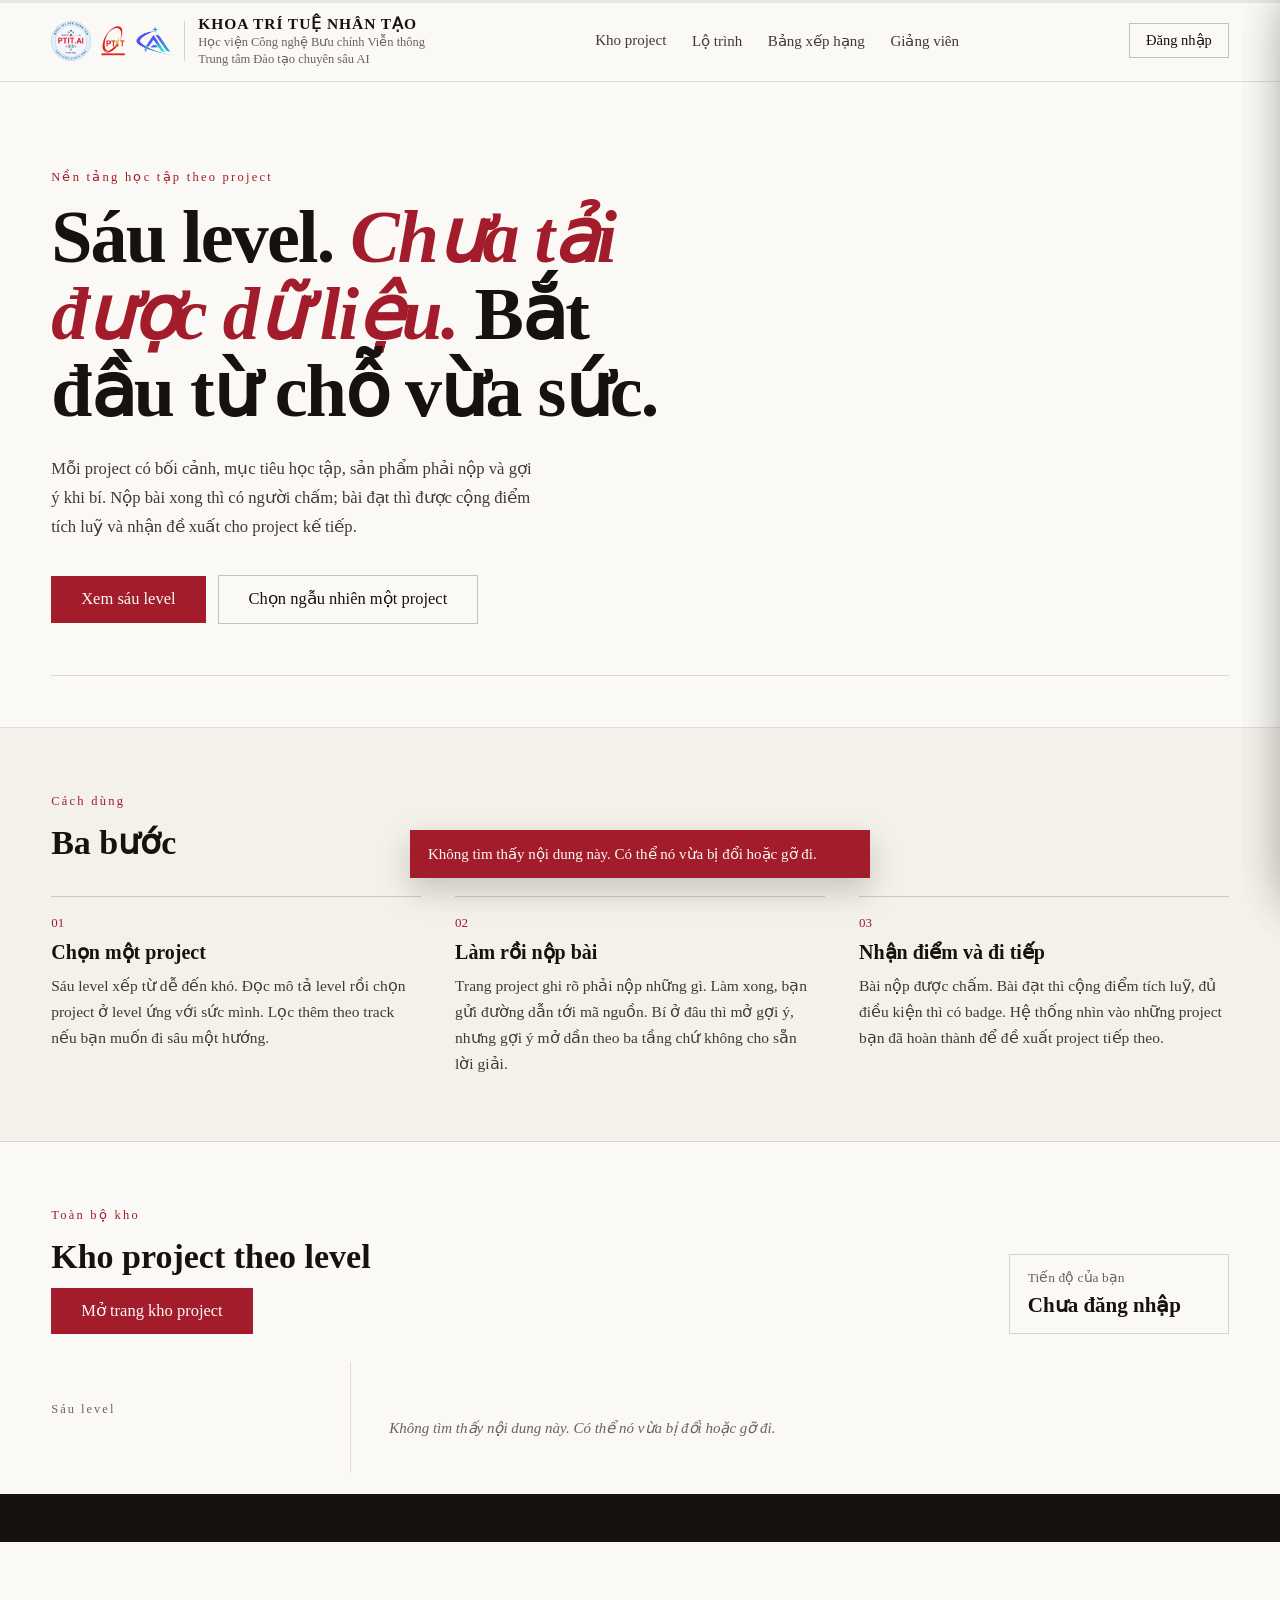
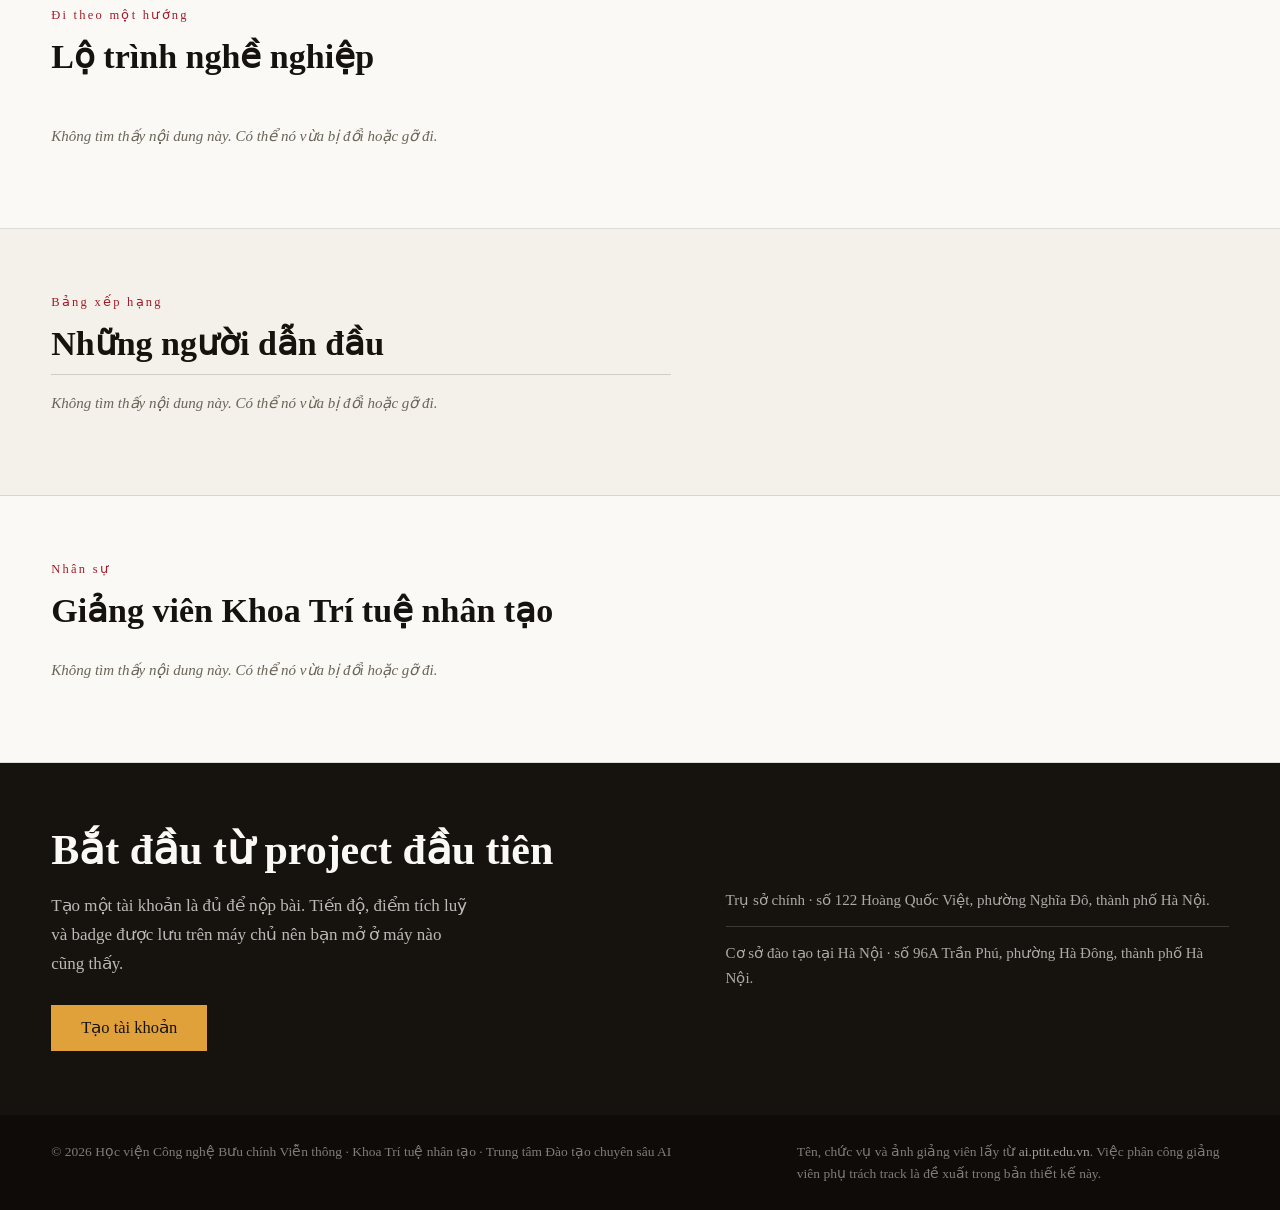
==== commit 9ab8eec9: "Thêm logo Trung tâm Đào tạo chuyên sâu AI vào đầu trang Cụm nhận diện ở đầu hai trang nay có ba logo" ====
--- a/frontend/index.html
+++ b/frontend/index.html
@@ -14,11 +14,13 @@
 
 <header class="dau-trang">
   <a class="hieu" href="#lo-trinh">
-    <img class="hieu-logo" src="anh/logo-khoa-ai.png" width="415" height="418" alt="Logo Khoa Trí tuệ nhân tạo">
-    <img class="hieu-logo hieu-logo-nho" src="anh/logo-hoc-vien.png" width="50" height="60" alt="Logo Học viện Công nghệ Bưu chính Viễn thông">
+    <img class="hieu-logo" src="anh/logo-khoa-ai.png" width="415" height="418" alt="">
+    <img class="hieu-logo hieu-logo-nho" src="anh/logo-hoc-vien.png" width="50" height="60" alt="">
+    <img class="hieu-logo hieu-logo-nho" src="anh/logo-trung-tam-ai.png" width="294" height="230" alt="">
     <span class="hieu-chu">
       <span class="hieu-ten">Khoa Trí tuệ nhân tạo</span>
       <span class="hieu-phu">Học viện Công nghệ Bưu chính Viễn thông</span>
+      <span class="hieu-phu">Trung tâm Đào tạo chuyên sâu AI</span>
     </span>
   </a>
   <nav class="dieu-huong">
@@ -136,7 +138,7 @@
 </section>
 
 <footer class="chan-trang">
-  <span>© 2026 Học viện Công nghệ Bưu chính Viễn thông · Khoa Trí tuệ nhân tạo</span>
+  <span>© 2026 <b class="lien-mach">Học viện Công nghệ Bưu chính Viễn thông</b> · <b class="lien-mach">Khoa Trí tuệ nhân tạo</b> · <b class="lien-mach">Trung tâm Đào tạo chuyên sâu AI</b></span>
   <span>Tên, chức vụ và ảnh giảng viên lấy từ <a href="https://ai.ptit.edu.vn/gioi-thieu/gioi-thieu-ve-nhan-su/">ai.ptit.edu.vn</a>. Việc phân công giảng viên phụ trách track là đề xuất trong bản thiết kế này.</span>
 </footer>
 
--- a/frontend/css/style.css
+++ b/frontend/css/style.css
@@ -97,18 +97,32 @@
 .hieu { display: flex; align-items: center; gap: 10px; color: inherit; }
 .hieu:hover { color: inherit; }
 .hieu-logo { flex: none; width: auto; height: 40px; }
-/* Logo Học viện chỉ có bản 50x60 điểm ảnh nên để nhỏ, phóng to là vỡ nét. */
+/* Hai logo phụ cùng cao ba mươi điểm ảnh, thấp hơn logo Khoa vì đây là trang
+   của Khoa. Chúng không bằng bề ngang nhau: logo Học viện đứng nên rộng 25 điểm
+   ảnh, logo Trung tâm nằm ngang nên rộng 38. */
 .hieu-logo-nho { height: 30px; }
 /* Tên khoa viết hoa bằng CSS chứ không viết hoa sẵn trong HTML, để phần chữ
    trong mã nguồn vẫn đúng chính tả và vẫn đọc được bằng trình đọc màn hình. */
-.hieu-chu { display: block; padding-left: 14px; border-left: 1px solid var(--vien-dam); }
+/* Vạch ngăn vẽ bằng một lớp phủ cao cố định, không dùng đường viền của khối chữ:
+   khối chữ có ba dòng nên cao hơn cụm logo, và đường viền sẽ thò ra hai đầu. */
+.hieu-chu { position: relative; display: block; padding-left: 14px; }
+.hieu-chu::before {
+  content: ""; position: absolute; left: 0; top: 50%; transform: translateY(-50%);
+  width: 1px; height: 40px; background: var(--vien-dam);
+}
 .hieu-ten { display: block; font-weight: 700; font-size: 15.5px; line-height: 1.3; letter-spacing: .06em; text-transform: uppercase; white-space: nowrap; }
 .hieu-phu { display: block; font-size: 12.5px; line-height: 1.35; color: var(--phu); }
+/* Hai dòng phụ đứng liền nhau nên dòng dưới thu hẹp khoảng cách dòng một chút,
+   giữ cả cụm chữ không cao hơn cụm logo bên trái. */
+.hieu-phu + .hieu-phu { line-height: 1.3; }
 .dieu-huong { display: flex; align-items: center; gap: clamp(14px, 2vw, 26px); font-size: 15px; }
-.dieu-huong a { color: var(--than); }
+/* Chỗ hẹp thì cả cụm phải xuống hàng, chứ không được bẻ đôi một mục thành
+   "Kho / project". Nhờ nowrap, phần tính bề rộng nhỏ nhất của thanh điều hướng
+   bằng đúng bề ngang thật của nó, nên flexbox biết lúc nào cần xuống hàng. */
+.dieu-huong a { color: var(--than); white-space: nowrap; }
 .dieu-huong a:hover { color: var(--do); }
 .dau-trang-phai { display: flex; align-items: center; gap: 10px; }
-.dau-trang-phai .nut { padding: 9px 16px; font-size: 14.5px; }
+.dau-trang-phai .nut { padding: 9px 16px; font-size: 14.5px; white-space: nowrap; }
 
 /* Thẻ người dùng: vòng tiến độ bao quanh hai chữ cái đại diện, bên cạnh là tên
    và số liệu. Vòng dài theo tỷ lệ project đã hoàn thành trên tổng số project. */
@@ -120,8 +134,10 @@
 .the-chu-cai { position: relative; font-weight: 700; font-size: 14px; line-height: 1; letter-spacing: .04em; color: var(--do); }
 .the-anh { position: relative; width: 34px; height: 34px; border-radius: 50%; object-fit: cover; object-position: center 25%; }
 .the-chu { display: flex; flex-direction: column; align-items: flex-start; gap: 2px; }
-.the-ten { font-weight: 700; font-size: 14.5px; line-height: 1.25; }
-.the-so { font-size: 12.5px; line-height: 1.2; color: var(--phu); }
+/* Tên người dùng và dòng số liệu dưới nó cũng không được bẻ dòng: chỗ hẹp mà
+   bẻ thì "Nguyễn Văn Nam" thành ba dòng và cả đầu trang cao vọt lên. */
+.the-ten { font-weight: 700; font-size: 14.5px; line-height: 1.25; white-space: nowrap; }
+.the-so { font-size: 12.5px; line-height: 1.2; color: var(--phu); white-space: nowrap; }
 
 .nut-thoat { padding: 8px 10px; font-size: 14px; line-height: 1.2; color: var(--phu); }
 .nut-thoat:hover { color: var(--do); text-decoration: underline; }
@@ -326,6 +342,10 @@
 .lien-he p { padding-bottom: 14px; border-bottom: 1px solid rgba(251, 249, 245, .16); }
 .lien-he p:last-child { padding-bottom: 0; border-bottom: 0; }
 .lien-he a { color: var(--vang); }
+/* Ba tên đơn vị ở chân trang giữ nguyên khối, để chỗ xuống dòng luôn rơi vào
+   dấu chấm giữa hai tên chứ không cắt rời chữ AI khỏi tên trung tâm. */
+.lien-mach { font-weight: inherit; white-space: nowrap; }
+
 .chan-trang { display: flex; flex-wrap: wrap; gap: 12px 32px; align-items: baseline; justify-content: space-between; padding: 26px var(--le); background: var(--toi); font-size: 13.5px; line-height: 1.6; color: rgba(251, 249, 245, .48); }
 .chan-trang span:last-child { max-width: 64ch; }
 .chan-trang a { color: rgba(251, 249, 245, .62); }
@@ -464,19 +484,55 @@
 @keyframes chay { 0% { transform: translateX(0); } 100% { transform: translateX(-50%); } }
 @keyframes len { 0% { opacity: 0; transform: translateY(26px); } 100% { opacity: 1; transform: none; } }
 
+/* Đầu trang phải xuống hàng sớm hơn phần còn lại của trang. Cụm ba logo, thanh
+   điều hướng và khu tài khoản cộng lại đã chiếm gần trọn một hàng, nên khi hẹp
+   thì cho thanh điều hướng xuống hàng riêng, thay vì bóp cho chữ gãy đôi. Hai
+   ngưỡng khác nhau vì khu tài khoản lúc đã đăng nhập rộng hơn lúc chưa. */
+@media (max-width: 1140px) {
+  body.da-dang-nhap .dau-trang { flex-wrap: wrap; }
+  body.da-dang-nhap .dieu-huong {
+    order: 3; flex: 1 1 100%; gap: 16px; overflow-x: auto; padding-bottom: 2px; font-size: 14px;
+  }
+}
+
+@media (max-width: 940px) {
+  .dau-trang { flex-wrap: wrap; }
+  .dieu-huong {
+    order: 3; flex: 1 1 100%; gap: 16px; overflow-x: auto; padding-bottom: 2px; font-size: 14px;
+  }
+}
+
 /* Điện thoại và máy tính bảng */
 @media (max-width: 860px) {
   /* Điều hướng không bị bỏ đi, chỉ xuống hàng riêng và thu nhỏ, vì đó là đường
      duy nhất để nhảy tới bảng xếp hạng và mục giảng viên. */
-  .dau-trang { flex-wrap: wrap; }
-  .dieu-huong { order: 3; flex: 1 1 100%; gap: 16px; overflow-x: auto; padding-bottom: 2px; font-size: 14px; }
-  .hieu-phu { display: none; }
+  /* Hai dòng phụ được giấu khỏi mắt nhưng vẫn nằm trong cây trợ năng, để trình
+     đọc màn hình còn đọc đủ tên ba đơn vị. */
+  .hieu-phu {
+    position: absolute; width: 1px; height: 1px; margin: -1px;
+    padding: 0; overflow: hidden; clip-path: inset(50%); white-space: nowrap;
+  }
   .thanh-ben { position: static; max-width: none; flex-basis: 100%; padding-right: 0; border-right: 0; border-bottom: 1px solid var(--vien); }
   .cot-noi-dung { padding-left: 0; }
   .hang { grid-template-columns: 22px minmax(0, 1fr) auto; }
   .hang-gio, .hang-track, .hang-level { display: none; }
   .xep-hang-hang { grid-template-columns: 26px 36px minmax(0, 1fr) auto; gap: 12px; }
   .o-doi-anh { flex-direction: column; }
+}
+
+/* Dưới mức này, cụm logo phải nhường chỗ cho khu tài khoản, nếu không thẻ người
+   dùng bị đẩy xuống một hàng riêng và đầu trang chiếm gần một phần tư màn hình. */
+@media (max-width: 768px) {
+  .hieu-logo-nho { display: none; }
+  /* Thẻ người dùng cũng thu gọn: bỏ dòng số liệu và cắt tên dài, vì cụm chữ ở
+     đầu trang cộng với thẻ đầy đủ không còn nằm vừa một hàng. Số project và
+     điểm tích luỹ vẫn xem được trong bảng tài khoản. */
+  .the-so { display: none; }
+  .the-ten { max-width: 14ch; overflow: hidden; text-overflow: ellipsis; }
+  /* Tên khoa cũng bớt giãn chữ và nhỏ đi nửa cỡ, đủ để cụm chữ và thẻ người
+     dùng cùng nằm trên một hàng thay vì mỗi thứ chiếm một hàng riêng. */
+  .hieu-ten { font-size: 14px; letter-spacing: .04em; }
+  .dau-trang { gap: 14px; }
 }
 
 @media (max-width: 520px) {
@@ -487,7 +543,6 @@
   .the-nguoi-dung { padding: 4px 10px; }
   .the-ten { max-width: 12ch; overflow: hidden; text-overflow: ellipsis; white-space: nowrap; }
   .the-so { font-size: 12px; }
-  .hieu-logo-nho { display: none; }
   .so-lieu > div { border-right: 0; }
 }
 
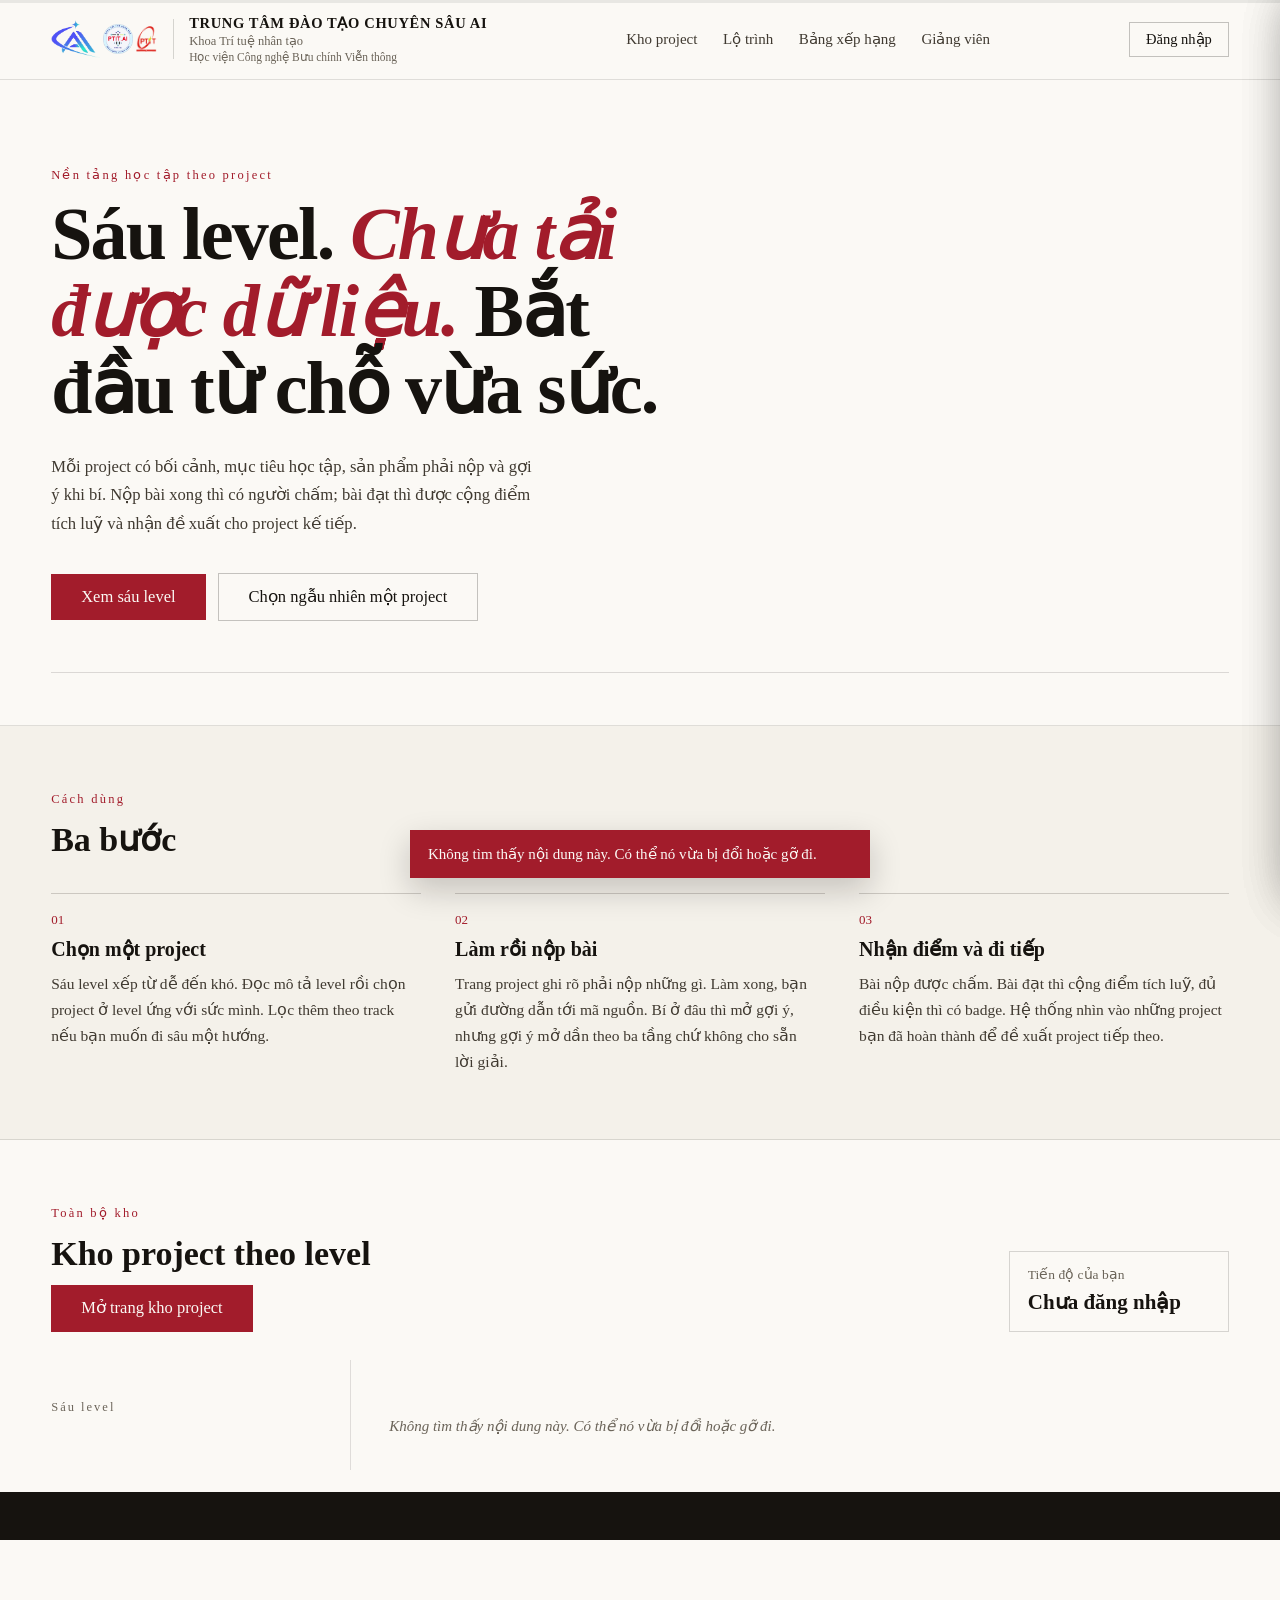
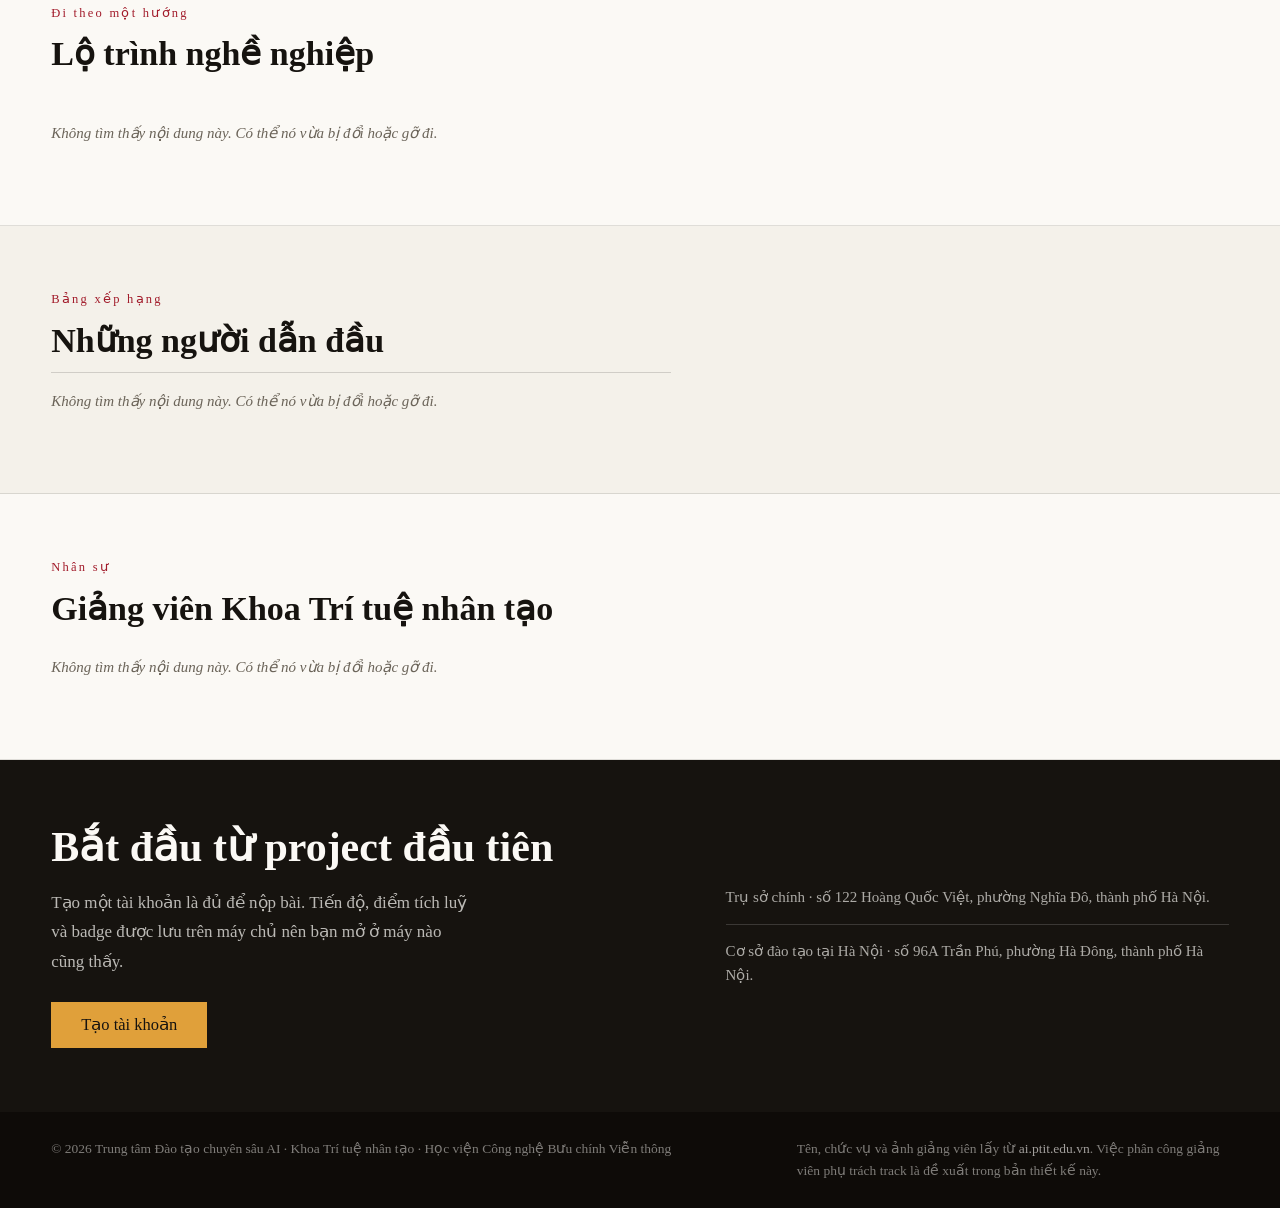
==== commit bff34ab9: "Xếp lại thứ bậc ba đơn vị ở đầu trang Nền tảng là sản phẩm của Trung tâm Đào tạo chuyên sâu AI, nên " ====
--- a/frontend/index.html
+++ b/frontend/index.html
@@ -13,14 +13,14 @@
 <div class="vach-cuon"><i id="vach-cuon-thanh"></i></div>
 
 <header class="dau-trang">
-  <a class="hieu" href="#lo-trinh">
-    <img class="hieu-logo" src="anh/logo-khoa-ai.png" width="415" height="418" alt="">
+  <a class="hieu" href="/" aria-label="Trang chủ · Trung tâm Đào tạo chuyên sâu AI">
+    <img class="hieu-logo" src="anh/logo-trung-tam-ai.png" width="294" height="230" alt="">
+    <img class="hieu-logo hieu-logo-nho" src="anh/logo-khoa-ai.png" width="415" height="418" alt="">
     <img class="hieu-logo hieu-logo-nho" src="anh/logo-hoc-vien.png" width="50" height="60" alt="">
-    <img class="hieu-logo hieu-logo-nho" src="anh/logo-trung-tam-ai.png" width="294" height="230" alt="">
     <span class="hieu-chu">
-      <span class="hieu-ten">Khoa Trí tuệ nhân tạo</span>
+      <span class="hieu-ten">Trung tâm Đào tạo <span class="lien-mach">chuyên sâu AI</span></span>
+      <span class="hieu-phu">Khoa Trí tuệ nhân tạo</span>
       <span class="hieu-phu">Học viện Công nghệ Bưu chính Viễn thông</span>
-      <span class="hieu-phu">Trung tâm Đào tạo chuyên sâu AI</span>
     </span>
   </a>
   <nav class="dieu-huong">
@@ -138,7 +138,7 @@
 </section>
 
 <footer class="chan-trang">
-  <span>© 2026 <b class="lien-mach">Học viện Công nghệ Bưu chính Viễn thông</b> · <b class="lien-mach">Khoa Trí tuệ nhân tạo</b> · <b class="lien-mach">Trung tâm Đào tạo chuyên sâu AI</b></span>
+  <span>© 2026 <span class="lien-mach">Trung tâm Đào tạo chuyên sâu AI ·</span> <span class="lien-mach">Khoa Trí tuệ nhân tạo ·</span> <span class="lien-mach">Học viện Công nghệ Bưu chính Viễn thông</span></span>
   <span>Tên, chức vụ và ảnh giảng viên lấy từ <a href="https://ai.ptit.edu.vn/gioi-thieu/gioi-thieu-ve-nhan-su/">ai.ptit.edu.vn</a>. Việc phân công giảng viên phụ trách track là đề xuất trong bản thiết kế này.</span>
 </footer>
 
--- a/frontend/css/style.css
+++ b/frontend/css/style.css
@@ -94,27 +94,34 @@
   backdrop-filter: blur(12px);
   border-bottom: 1px solid var(--vien);
 }
-.hieu { display: flex; align-items: center; gap: 10px; color: inherit; }
+.hieu { display: flex; align-items: center; gap: 10px; color: inherit; min-width: 0; }
 .hieu:hover { color: inherit; }
-.hieu-logo { flex: none; width: auto; height: 40px; }
-/* Hai logo phụ cùng cao ba mươi điểm ảnh, thấp hơn logo Khoa vì đây là trang
-   của Khoa. Chúng không bằng bề ngang nhau: logo Học viện đứng nên rộng 25 điểm
-   ảnh, logo Trung tâm nằm ngang nên rộng 38. */
+/* Ba logo nhỏ dần theo thứ bậc: Trung tâm làm ra nền tảng này nên đứng đầu và
+   đứng lớn, rồi tới Khoa, rồi tới Học viện. Cỡ chữ ở cụm bên phải cũng giảm dần
+   theo đúng nhịp đó, nên người xem nhận ra thứ bậc mà không cần đọc kỹ. */
+.hieu-logo { flex: none; width: auto; height: 38px; }
 .hieu-logo-nho { height: 30px; }
-/* Tên khoa viết hoa bằng CSS chứ không viết hoa sẵn trong HTML, để phần chữ
-   trong mã nguồn vẫn đúng chính tả và vẫn đọc được bằng trình đọc màn hình. */
+.hieu-logo-nho + .hieu-logo-nho { height: 26px; }
+/* Đuôi vệt của logo Trung tâm chúi xuống góc dưới, nên ở dải giữa - chỗ mắt đọc
+   nhịp - khối mực của nó kết thúc sớm hơn mép hộp ảnh. Kéo logo kế bên lại gần
+   để ba khoảng hở nhìn ra bằng nhau. */
+.hieu-logo + .hieu-logo-nho { margin-left: -7px; }
+/* Tên Trung tâm viết hoa bằng CSS chứ không viết hoa sẵn trong HTML, để phần chữ
+   trong mã nguồn giữ đúng chính tả tiếng Việt. Lưu ý là Chrome vẫn đưa dạng đã
+   viết hoa vào cây trợ năng, nên cách này không đổi được cách trình đọc màn hình
+   phát âm. */
 /* Vạch ngăn vẽ bằng một lớp phủ cao cố định, không dùng đường viền của khối chữ:
    khối chữ có ba dòng nên cao hơn cụm logo, và đường viền sẽ thò ra hai đầu. */
-.hieu-chu { position: relative; display: block; padding-left: 14px; }
+.hieu-chu { position: relative; display: block; margin-left: 6px; padding-left: 16px; }
 .hieu-chu::before {
   content: ""; position: absolute; left: 0; top: 50%; transform: translateY(-50%);
   width: 1px; height: 40px; background: var(--vien-dam);
 }
-.hieu-ten { display: block; font-weight: 700; font-size: 15.5px; line-height: 1.3; letter-spacing: .06em; text-transform: uppercase; white-space: nowrap; }
+.hieu-ten { display: block; font-weight: 700; font-size: 14.5px; line-height: 1.3; letter-spacing: .045em; text-transform: uppercase; white-space: nowrap; }
 .hieu-phu { display: block; font-size: 12.5px; line-height: 1.35; color: var(--phu); }
-/* Hai dòng phụ đứng liền nhau nên dòng dưới thu hẹp khoảng cách dòng một chút,
-   giữ cả cụm chữ không cao hơn cụm logo bên trái. */
-.hieu-phu + .hieu-phu { line-height: 1.3; }
+/* Dòng phụ thứ hai nhỏ hơn dòng thứ nhất một chút, để ba dòng chữ giảm dần đúng
+   theo nhịp của ba logo bên trái. */
+.hieu-phu + .hieu-phu { font-size: 11.5px; line-height: 1.3; }
 .dieu-huong { display: flex; align-items: center; gap: clamp(14px, 2vw, 26px); font-size: 15px; }
 /* Chỗ hẹp thì cả cụm phải xuống hàng, chứ không được bẻ đôi một mục thành
    "Kho / project". Nhờ nowrap, phần tính bề rộng nhỏ nhất của thanh điều hướng
@@ -139,7 +146,7 @@
 .the-ten { font-weight: 700; font-size: 14.5px; line-height: 1.25; white-space: nowrap; }
 .the-so { font-size: 12.5px; line-height: 1.2; color: var(--phu); white-space: nowrap; }
 
-.nut-thoat { padding: 8px 10px; font-size: 14px; line-height: 1.2; color: var(--phu); }
+.nut-thoat { padding: 8px 10px; font-size: 14px; line-height: 1.2; color: var(--phu); white-space: nowrap; }
 .nut-thoat:hover { color: var(--do); text-decoration: underline; }
 
 /* Mở đầu */
@@ -486,18 +493,29 @@
 
 /* Đầu trang phải xuống hàng sớm hơn phần còn lại của trang. Cụm ba logo, thanh
    điều hướng và khu tài khoản cộng lại đã chiếm gần trọn một hàng, nên khi hẹp
-   thì cho thanh điều hướng xuống hàng riêng, thay vì bóp cho chữ gãy đôi. Hai
-   ngưỡng khác nhau vì khu tài khoản lúc đã đăng nhập rộng hơn lúc chưa. */
-@media (max-width: 1140px) {
+   thì cho thanh điều hướng xuống hàng riêng, thay vì bóp cho chữ gãy đôi.
+
+   Ba ngưỡng khác nhau vì khu tài khoản rộng dần theo vai người dùng: khách chỉ
+   có nút đăng nhập, sinh viên có thêm thẻ tên và số liệu, giảng viên có thêm nút
+   chấm bài. Hai lớp da-dang-nhap và la-giang-vien do phần tài khoản gắn lên thẻ
+   body mỗi lần phiên thay đổi. */
+@media (max-width: 1060px) {
+  .dau-trang { flex-wrap: wrap; }
+  .dieu-huong {
+    order: 3; flex: 1 1 100%; gap: 16px; overflow-x: auto; padding-bottom: 2px; font-size: 14px;
+  }
+}
+
+@media (max-width: 1220px) {
   body.da-dang-nhap .dau-trang { flex-wrap: wrap; }
   body.da-dang-nhap .dieu-huong {
     order: 3; flex: 1 1 100%; gap: 16px; overflow-x: auto; padding-bottom: 2px; font-size: 14px;
   }
 }
 
-@media (max-width: 940px) {
-  .dau-trang { flex-wrap: wrap; }
-  .dieu-huong {
+@media (max-width: 1320px) {
+  body.la-giang-vien .dau-trang { flex-wrap: wrap; }
+  body.la-giang-vien .dieu-huong {
     order: 3; flex: 1 1 100%; gap: 16px; overflow-x: auto; padding-bottom: 2px; font-size: 14px;
   }
 }
@@ -522,20 +540,44 @@
 
 /* Dưới mức này, cụm logo phải nhường chỗ cho khu tài khoản, nếu không thẻ người
    dùng bị đẩy xuống một hàng riêng và đầu trang chiếm gần một phần tư màn hình. */
-@media (max-width: 768px) {
+/* Thẻ người dùng thu gọn trước: bỏ dòng số liệu và cắt tên dài, vì cụm ba tên
+   đơn vị cộng với thẻ đầy đủ không còn nằm vừa một hàng. Số project và điểm tích
+   luỹ vẫn xem được trong bảng tài khoản. */
+@media (max-width: 900px) {
+  .the-so { display: none; }
+  /* Tên Trung tâm bớt giãn chữ và nhỏ đi một cỡ. Tên này dài ba mươi mốt chữ
+     cái nên chính nó quyết định bề ngang cả cụm, và chỉ cần bớt chừng này là
+     cụm chữ với thẻ người dùng lại nằm vừa một hàng. */
+  .hieu-ten { font-size: 13px; letter-spacing: .02em; }
+  .dau-trang { gap: 16px; }
+}
+
+@media (max-width: 810px) {
   .hieu-logo-nho { display: none; }
-  /* Thẻ người dùng cũng thu gọn: bỏ dòng số liệu và cắt tên dài, vì cụm chữ ở
-     đầu trang cộng với thẻ đầy đủ không còn nằm vừa một hàng. Số project và
-     điểm tích luỹ vẫn xem được trong bảng tài khoản. */
-  .the-so { display: none; }
-  .the-ten { max-width: 14ch; overflow: hidden; text-overflow: ellipsis; }
-  /* Tên khoa cũng bớt giãn chữ và nhỏ đi nửa cỡ, đủ để cụm chữ và thẻ người
-     dùng cùng nằm trên một hàng thay vì mỗi thứ chiếm một hàng riêng. */
-  .hieu-ten { font-size: 14px; letter-spacing: .04em; }
   .dau-trang { gap: 14px; }
 }
 
-@media (max-width: 520px) {
+/* Từ đây trở xuống, tên Trung tâm nằm trên một dòng sẽ đẩy thẻ người dùng
+   xuống hàng riêng và đầu trang thành ba tầng. Cho tên xuống hai dòng thì cụm
+   chữ hẹp lại còn một nửa, và cả đầu trang gọn hơn hẳn. Ba chữ cuối được giữ
+   liền khối trong HTML nên chỗ ngắt rơi sau "Đào tạo". */
+@media (max-width: 810px) {
+  /* Chặn bề ngang cụm chữ chứ không chỉ cho phép xuống dòng: flexbox quyết định
+     đẩy một khối xuống hàng dựa trên bề ngang tự nhiên của nó, nên nếu không
+     chặn thì tên vẫn nằm một dòng và thẻ người dùng vẫn bị đẩy xuống. */
+  .hieu-ten { white-space: normal; }
+  .hieu-chu { max-width: 190px; }
+  /* Tên người dùng cắt ngắn, đủ để thẻ vẫn đứng chung hàng với cụm chữ. Chỉ cắt
+     từ đây trở xuống, chứ cắt sớm hơn thì người dùng thấy tên mình bị cụt trong
+     khi hàng vẫn còn trống hơn trăm điểm ảnh. */
+  .the-ten { max-width: 12ch; overflow: hidden; text-overflow: ellipsis; }
+}
+
+/* Cụm nhận diện chiếm trọn một hàng, khu tài khoản và điều hướng xuống dưới.
+   Mốc này đặt ở 640 chứ không phải 520: trong dải giữa hai con số đó, cụm chữ và
+   thẻ người dùng vẫn chưa nằm vừa một hàng, nên đầu trang thành ba tầng cao hơn
+   cả bố cục điện thoại. */
+@media (max-width: 640px) {
   .dau-trang { flex-wrap: wrap; gap: 10px 12px; padding-left: 14px; padding-right: 14px; }
   .hieu { flex: 1 1 100%; }
   .dau-trang-phai { gap: 8px; }
@@ -546,6 +588,19 @@
   .so-lieu > div { border-right: 0; }
 }
 
+/* Khung hẹp nhất còn dùng thật, cỡ một chiếc điện thoại nhỏ đời cũ. Bốn mục
+   điều hướng phải vừa để không phải vuốt ngang, và khu tài khoản của giảng viên
+   - vốn có thêm nút chấm bài - được phép xuống hàng thay vì đẩy cả trang rộng ra. */
+@media (max-width: 360px) {
+  /* Chọn đủ mạnh để thắng quy tắc body.da-dang-nhap ở ba khối phía trên, vốn có
+     cùng độ đặc hiệu nhưng đứng trước. */
+  body .dau-trang .dieu-huong { gap: 9px; font-size: 13px; }
+  .dau-trang-phai { flex-wrap: wrap; row-gap: 6px; }
+  .the-ten { max-width: 9ch; }
+  .dau-trang-phai .nut { padding: 7px 10px; font-size: 13.5px; }
+  .nut-thoat { padding: 7px 8px; font-size: 13.5px; }
+}
+
 @media (prefers-reduced-motion: reduce) {
   html { scroll-behavior: auto; }
   .duong-ve, .nut-sang, .dai-chay-trong, .hien-dan.da-hien, .thong-bao-dong { animation: none; }
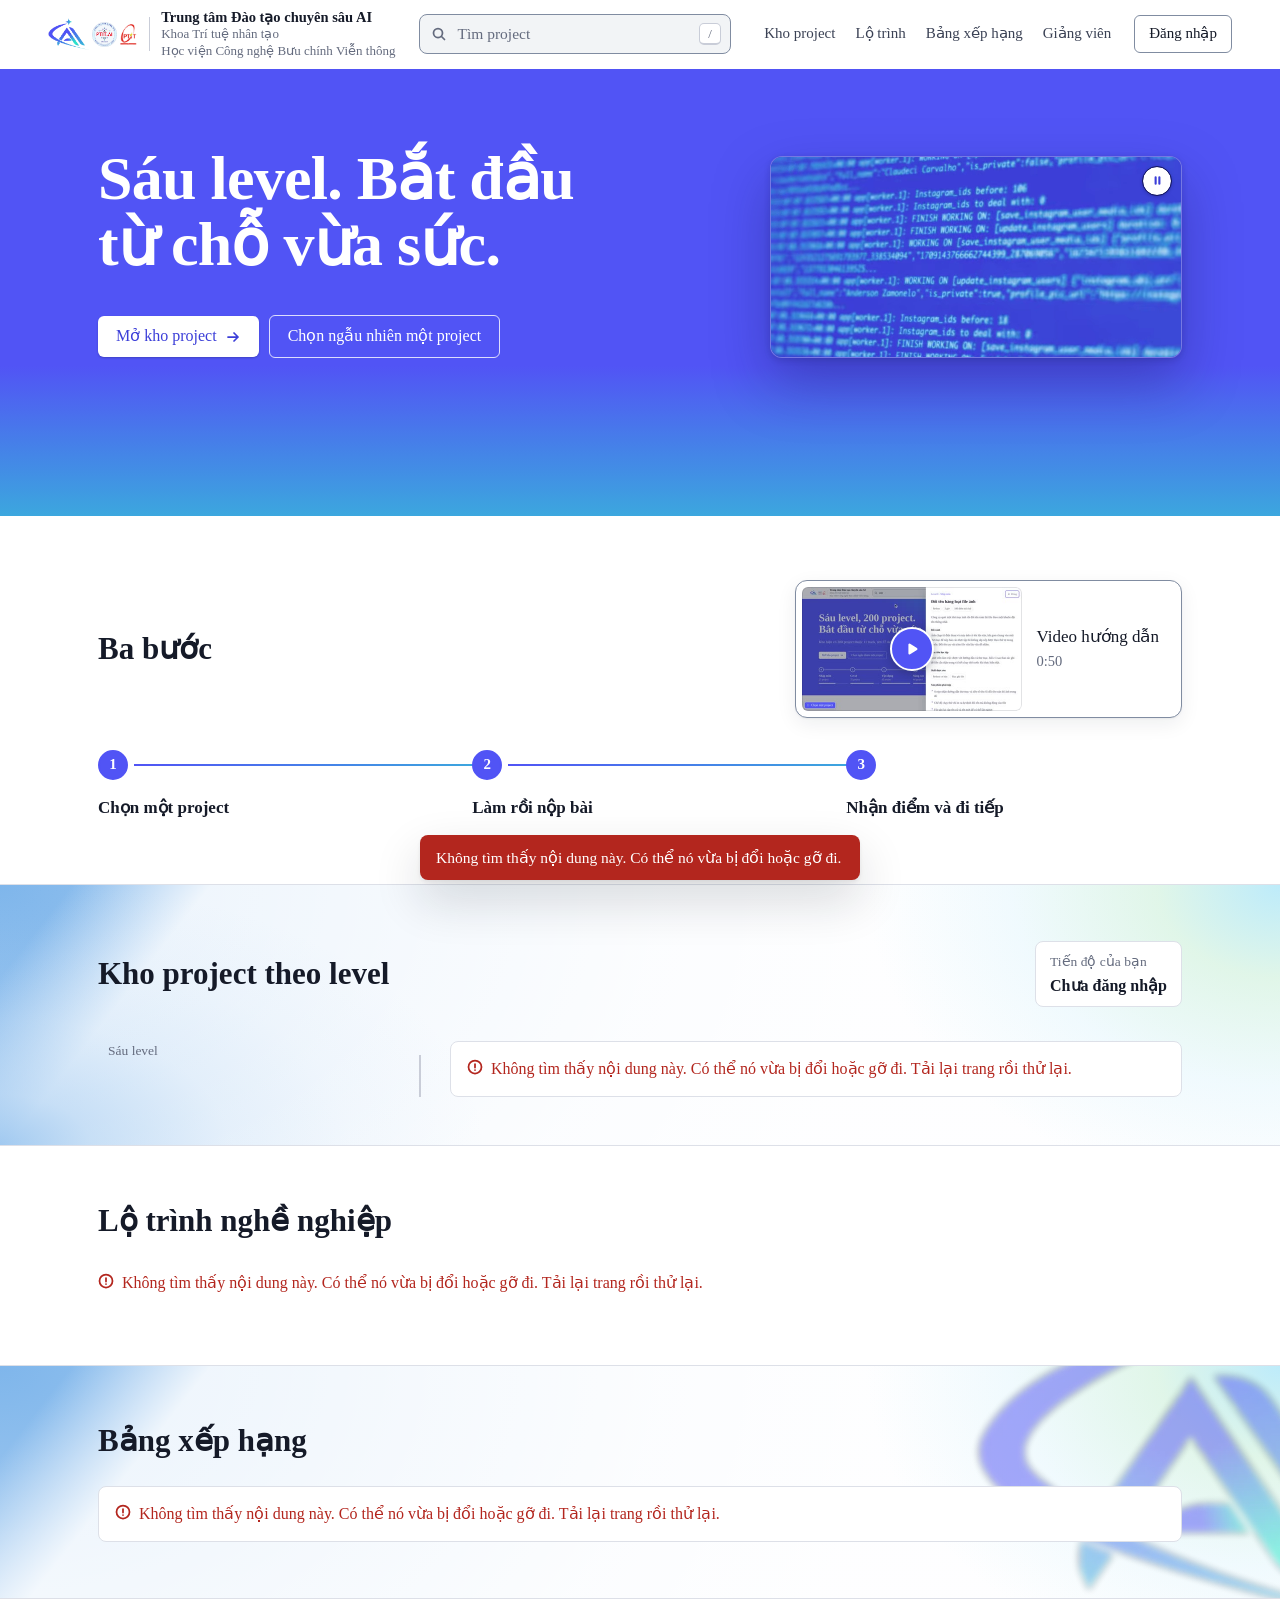
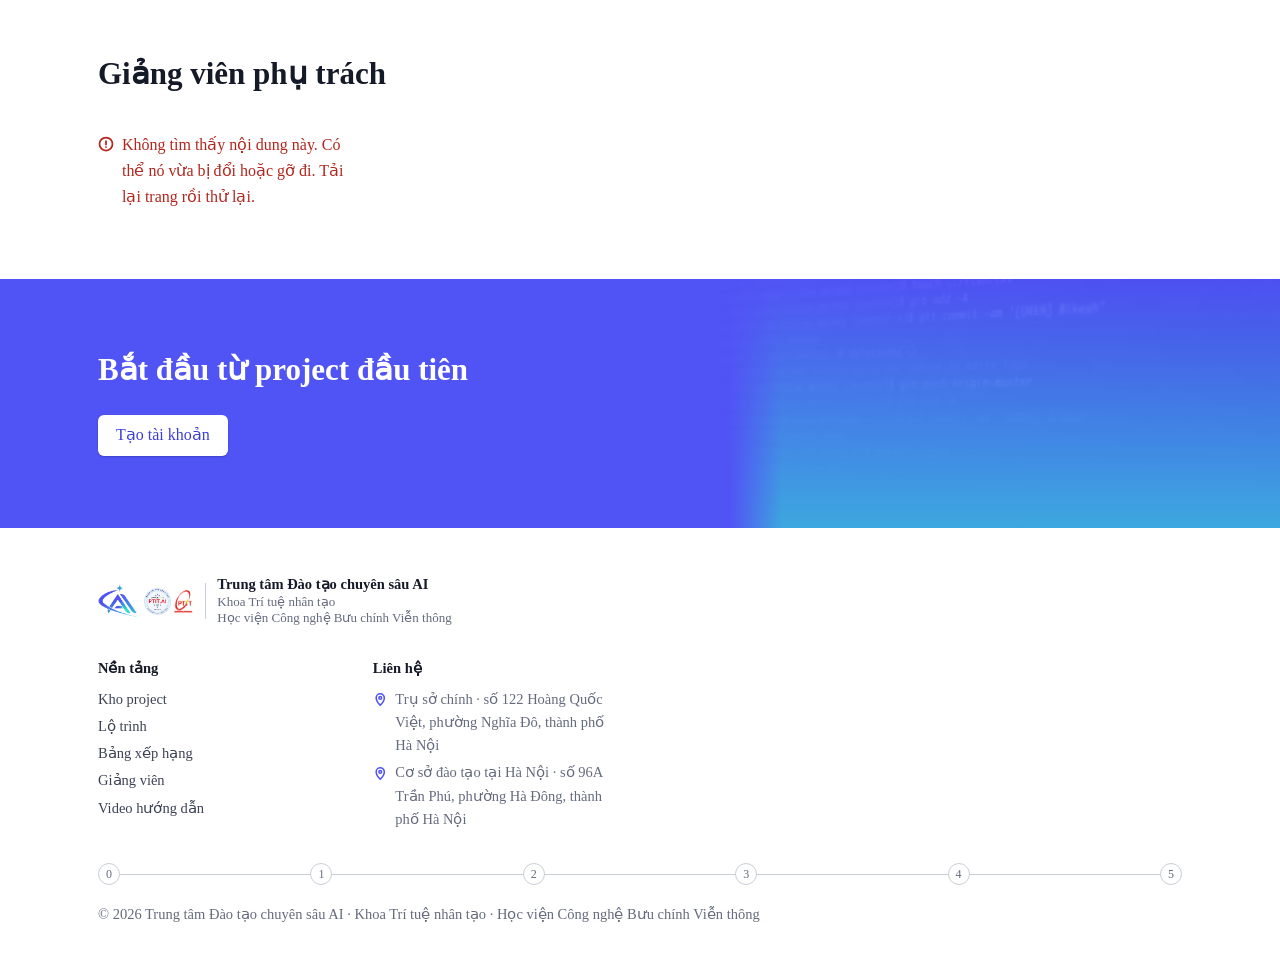
==== commit 70e185d7: "Thiết kế lại giao diện, sửa lỗi backend và bổ sung bộ kiểm thử Giao diện: đầu trang có ô tìm nhanh, " ====
--- a/frontend/index.html
+++ b/frontend/index.html
@@ -5,206 +5,383 @@
 <meta name="viewport" content="width=device-width, initial-scale=1">
 <title>Nền tảng học tập theo project · Khoa Trí tuệ nhân tạo</title>
 <meta name="description" content="Kho project xếp theo sáu level, từ dễ đến khó. Sinh viên chọn project, nộp bài, được chấm và nhận điểm tích luỹ.">
-<link rel="icon" href="anh/logo-khoa-ai.png" type="image/png">
+<meta name="theme-color" content="#FFFFFF">
+<link rel="icon" href="anh/favicon-48.png" sizes="48x48" type="image/png">
 <link rel="stylesheet" href="css/style.css">
+<!-- Nạp sẵn mọi module, thay vì để trình duyệt phát hiện từng import nối đuôi nhau. -->
+<link rel="modulepreload" href="js/app.js">
+<link rel="modulepreload" href="js/api.js">
+<link rel="modulepreload" href="js/ba-buoc.js">
+<link rel="modulepreload" href="js/cham-bai.js">
+<link rel="modulepreload" href="js/chan-trang.js">
+<link rel="modulepreload" href="js/chu-thich-video.js">
+<link rel="modulepreload" href="js/giang-vien.js">
+<link rel="modulepreload" href="js/giao-dien.js">
+<link rel="modulepreload" href="js/goc.js">
+<link rel="modulepreload" href="js/hop-tai-khoan.js">
+<link rel="modulepreload" href="js/keu-goi.js">
+<link rel="modulepreload" href="js/kho.js">
+<link rel="modulepreload" href="js/khung-video.js">
+<link rel="modulepreload" href="js/lo-trinh.js">
+<link rel="modulepreload" href="js/o-tim.js">
+<link rel="modulepreload" href="js/project.js">
+<link rel="modulepreload" href="js/su-kien.js">
+<link rel="modulepreload" href="js/tai-khoan.js">
+<link rel="modulepreload" href="js/tien-do.js">
+<link rel="modulepreload" href="js/video-huong-dan.js">
+<link rel="modulepreload" href="js/xep-hang.js">
 </head>
 <body>
 
-<div class="vach-cuon"><i id="vach-cuon-thanh"></i></div>
+<a class="bo-qua" href="#noi-dung">Bỏ qua tới nội dung</a>
+
+<svg width="0" height="0" style="position:absolute" aria-hidden="true">
+  <symbol id="bt-tich" viewBox="0 0 16 16"><path d="m3.5 8.5 3 3 6-7"/></symbol>
+  <symbol id="bt-dong" viewBox="0 0 16 16"><path d="m4 4 8 8M12 4l-8 8"/></symbol>
+  <symbol id="bt-mui-ten" viewBox="0 0 16 16"><path d="M3 8h10M9 4l4 4-4 4"/></symbol>
+  <symbol id="bt-trai" viewBox="0 0 16 16"><path d="M13 8H3M7 4 3 8l4 4"/></symbol>
+  <symbol id="bt-tim" viewBox="0 0 16 16"><circle cx="7" cy="7" r="4.5"/><path d="m10.5 10.5 3 3"/></symbol>
+  <symbol id="bt-ngoai" viewBox="0 0 16 16"><path d="M7 3H3.5A.5.5 0 0 0 3 3.5v9a.5.5 0 0 0 .5.5h9a.5.5 0 0 0 .5-.5V9M9 3h4v4M13 3 7 9"/></symbol>
+  <symbol id="bt-loi" viewBox="0 0 16 16"><circle cx="8" cy="8" r="6.5"/><path d="M8 5v3.5M8 11h.01"/></symbol>
+  <symbol id="bt-badge-project" viewBox="0 0 16 16"><path d="M3 4.5h10M3 8h10M3 11.5h6"/><path d="m11 10.5 1.5 1.5 2.5-3"/></symbol>
+  <symbol id="bt-badge-level" viewBox="0 0 16 16"><path d="M3 13V3M3 3h8l-2 2.5 2 2.5H3"/><path d="M3 13h10"/></symbol>
+  <symbol id="bt-badge-diem" viewBox="0 0 16 16"><path d="m8 2.5 1.7 3.5 3.8.5-2.8 2.7.7 3.8L8 11.2 4.6 13l.7-3.8L2.5 6.5l3.8-.5z"/></symbol>
+  <symbol id="bt-tam-dung" viewBox="0 0 16 16"><path d="M6 4.5v7M10 4.5v7"/></symbol>
+  <symbol id="bt-phat" viewBox="0 0 16 16"><path d="M6 4.5v7l5.5-3.5z" fill="currentColor"/></symbol>
+  <symbol id="bt-badge-track" viewBox="0 0 16 16"><circle cx="4" cy="4" r="1.5"/><circle cx="12" cy="12" r="1.5"/><circle cx="12" cy="4" r="1.5"/><path d="M4 5.5v2a2 2 0 0 0 2 2h4a2 2 0 0 1 2 2v0M12 5.5v1"/></symbol>
+  <symbol id="bt-mat" viewBox="0 0 16 16"><path d="M1.5 8S4 3.5 8 3.5 14.5 8 14.5 8 12 12.5 8 12.5 1.5 8 1.5 8z"/><circle cx="8" cy="8" r="2"/></symbol>
+  <symbol id="bt-mat-an" viewBox="0 0 16 16"><path d="M6.7 3.6A6 6 0 0 1 8 3.5c4 0 6.5 4.5 6.5 4.5a11 11 0 0 1-1.6 2.1M9.4 9.4a2 2 0 0 1-2.8-2.8M4.4 4.5C2.6 5.7 1.5 8 1.5 8S4 12.5 8 12.5a6 6 0 0 0 3.5-1.1M2.5 2.5l11 11"/></symbol>
+  <symbol id="bt-caps" viewBox="0 0 16 16"><path d="M8 2.5 3 7.5h2.75V11h4.5V7.5H13z"/><path d="M5.75 13.5h4.5"/></symbol>
+  <symbol id="bt-khoa" viewBox="0 0 16 16"><rect x="3.5" y="7" width="9" height="6.5" rx="1.25"/><path d="M5.5 7V5.25a2.5 2.5 0 0 1 5 0V7"/></symbol>
+  <symbol id="bt-gio" viewBox="0 0 16 16"><circle cx="8" cy="8" r="6"/><path d="M8 4.5V8l2.5 1.5"/></symbol>
+  <symbol id="bt-skill" viewBox="0 0 16 16"><path d="M2.5 2.5h5l6 6-5 5-6-6z"/><circle cx="5.25" cy="5.25" r=".9"/></symbol>
+  <symbol id="bt-lo-trinh" viewBox="0 0 16 16"><path d="M2.5 13.5h3.5v-3.5h3.5V6.5H13V3"/></symbol>
+  <symbol id="bt-dia-diem" viewBox="0 0 16 16"><path d="M8 14.5s4.5-4.3 4.5-8a4.5 4.5 0 0 0-9 0c0 3.7 4.5 8 4.5 8z"/><circle cx="8" cy="6.5" r="1.5"/></symbol>
+  <symbol id="bt-boi-canh" viewBox="0 0 16 16"><path d="M4 2.5h6l2.5 2.5v8.5H4z"/><path d="M10 2.5V5h2.5M6 8h4M6 10.5h4"/></symbol>
+  <symbol id="bt-muc-tieu" viewBox="0 0 16 16"><circle cx="8" cy="8" r="5.5"/><circle cx="8" cy="8" r="2.5"/><path d="M8 2.5v1.5M8 12v1.5M2.5 8H4M12 8h1.5"/></symbol>
+  <symbol id="bt-tang" viewBox="0 0 16 16"><path d="m8 3 5.5 3L8 9 2.5 6z"/><path d="m2.5 9 5.5 3 5.5-3M2.5 11.5 8 14.5l5.5-3"/></symbol>
+  <symbol id="bt-nop" viewBox="0 0 16 16"><path d="M8 10.5V3M5 6l3-3 3 3"/><path d="M3 10.5v2a1 1 0 0 0 1 1h8a1 1 0 0 0 1-1v-2"/></symbol>
+  <symbol id="bt-nguoi" viewBox="0 0 16 16"><circle cx="8" cy="5.5" r="3"/><path d="M2.5 14a5.5 5.5 0 0 1 11 0"/></symbol>
+  <symbol id="bt-du-lieu" viewBox="0 0 16 16"><ellipse cx="8" cy="4" rx="5.5" ry="2"/><path d="M2.5 4v8c0 1.1 2.5 2 5.5 2s5.5-.9 5.5-2V4M2.5 8c0 1.1 2.5 2 5.5 2s5.5-.9 5.5-2"/></symbol>
+</svg>
 
 <header class="dau-trang">
-  <a class="hieu" href="/" aria-label="Trang chủ · Trung tâm Đào tạo chuyên sâu AI">
-    <img class="hieu-logo" src="anh/logo-trung-tam-ai.png" width="294" height="230" alt="">
-    <img class="hieu-logo hieu-logo-nho" src="anh/logo-khoa-ai.png" width="415" height="418" alt="">
-    <img class="hieu-logo hieu-logo-nho" src="anh/logo-hoc-vien.png" width="50" height="60" alt="">
-    <span class="hieu-chu">
-      <span class="hieu-ten">Trung tâm Đào tạo <span class="lien-mach">chuyên sâu AI</span></span>
-      <span class="hieu-phu">Khoa Trí tuệ nhân tạo</span>
-      <span class="hieu-phu">Học viện Công nghệ Bưu chính Viễn thông</span>
-    </span>
-  </a>
-  <nav class="dieu-huong">
-    <a href="/kho.html">Kho project</a>
-    <a href="#lo-trinh-nghe">Lộ trình</a>
-    <a href="#xep-hang">Bảng xếp hạng</a>
-    <a href="#giang-vien">Giảng viên</a>
-  </nav>
-  <div class="dau-trang-phai" id="khu-tai-khoan"></div>
+  <div class="khung khung-dau dau-trang-trong">
+    <div class="dau-trang-trai">
+      <a class="hieu" href="./" aria-label="Trang chủ · Trung tâm Đào tạo chuyên sâu AI">
+        <img class="hieu-logo" src="anh/logo-trung-tam-ai.png" width="294" height="230" alt="">
+        <img class="hieu-logo hieu-logo-nho" src="anh/logo-khoa-ai-96.png" width="96" height="97" alt="">
+        <img class="hieu-logo hieu-logo-nho" src="anh/logo-hoc-vien.png" width="50" height="60" alt="">
+        <span class="hieu-chu">
+          <span class="hieu-ten">Trung tâm Đào tạo <span class="lien-mach">chuyên sâu AI</span></span>
+          <span class="hieu-phu">Khoa Trí tuệ nhân tạo</span>
+          <span class="hieu-phu">Học viện Công nghệ Bưu chính Viễn thông</span>
+        </span>
+      </a>
+    </div>
+    <div class="tim" id="tim">
+      <a class="nut-mo-tim" id="nut-mo-tim" href="kho.html" aria-label="Tìm project"><svg class="bt" aria-hidden="true"><use href="#bt-tim"/></svg></a>
+      <form class="tim-mau" id="tim-mau" role="search" action="kho.html" method="get">
+        <div class="tim-khung">
+          <svg class="bt tim-bt" aria-hidden="true"><use href="#bt-tim"/></svg>
+          <input class="tim-o" id="tim-o" type="search" name="q" maxlength="100" placeholder="Tìm project" aria-label="Tìm project theo tên hoặc tóm tắt" autocomplete="off" spellcheck="false" enterkeyhint="search">
+          <kbd class="tim-phim" id="tim-phim" hidden>/</kbd>
+          <button type="button" class="tim-xoa" id="tim-xoa" aria-label="Xoá từ khoá" hidden><svg class="bt" aria-hidden="true"><use href="#bt-dong"/></svg></button>
+          <div class="hop-tim" id="hop-tim" hidden>
+            <p class="hop-tim-bao" id="hop-tim-bao" hidden></p>
+            <ul class="hop-tim-ds" id="hop-tim-ds" role="listbox" aria-label="Gợi ý project"></ul>
+          </div>
+        </div>
+        <button type="button" class="nut-dong tim-dong" id="tim-dong"><svg class="bt" aria-hidden="true"><use href="#bt-dong"/></svg>Đóng</button>
+        <p class="an-khoi-mat" id="tim-loa" role="status" aria-live="polite"></p>
+      </form>
+    </div>
+    <div class="dau-trang-cum">
+      <nav class="dieu-huong" aria-label="Điều hướng chính">
+        <a href="kho.html">Kho project</a>
+        <a href="#lo-trinh-nghe">Lộ trình</a>
+        <a href="#xep-hang">Bảng xếp hạng</a>
+        <a href="#giang-vien">Giảng viên</a>
+      </nav>
+      <div class="dau-trang-phai" id="khu-tai-khoan"></div>
+    </div>
+  </div>
 </header>
 
-<section class="mo-dau" id="mo-dau">
-  <div class="mo-dau-den" id="mo-dau-den" aria-hidden="true"></div>
-  <div class="mo-dau-luoi">
+<main id="noi-dung">
+
+<section class="mo-dau">
+  <div class="khung mo-dau-luoi">
     <div>
-      <p class="nhan-dan">Nền tảng học tập theo project</p>
-      <h1>
-        <span>Sáu level.</span>
-        <em id="tieu-de-so">Đang tải…</em>
-        <span>Bắt đầu từ chỗ vừa sức.</span>
-      </h1>
-      <p class="mo-dau-dan">Mỗi project có bối cảnh, mục tiêu học tập, sản phẩm phải nộp và gợi ý khi bí. Nộp bài xong thì có người chấm; bài đạt thì được cộng điểm tích luỹ và nhận đề xuất cho project kế tiếp.</p>
+      <h1>Sáu level<span data-can-so-lieu>, <em id="tieu-de-so">200 project</em></span>. Bắt đầu từ chỗ vừa sức.</h1>
+      <p class="mo-dau-dan" data-can-so-lieu>Kho hiện có <span data-so="projects">200</span> project thuộc <span data-so="tracks">11</span> track, rèn <span data-so="skills">37</span> skill.</p>
       <div class="hang-nut">
-        <a class="nut nut-do" href="#lo-trinh">Xem sáu level</a>
+        <a class="nut nut-do" href="kho.html">Mở kho project<svg class="bt" aria-hidden="true"><use href="#bt-mui-ten"/></svg></a>
         <button type="button" class="nut nut-vien" id="nut-ngau-nhien">Chọn ngẫu nhiên một project</button>
       </div>
     </div>
     <div class="mo-dau-hinh">
-      <svg id="hinh-level" viewBox="0 0 260 380" role="img" aria-label="Sáu level của nền tảng và số project của từng level"></svg>
-    </div>
-  </div>
-  <div class="so-lieu" id="so-lieu"></div>
-</section>
-
-<section class="ba-buoc">
-  <p class="nhan-dan hien-dan">Cách dùng</p>
-  <h2 class="hien-dan">Ba bước</h2>
-  <div class="ba-buoc-luoi">
-    <div class="hien-dan">
-      <p class="buoc-so">01</p>
-      <p class="buoc-ten">Chọn một project</p>
-      <p class="buoc-mo">Sáu level xếp từ dễ đến khó. Đọc mô tả level rồi chọn project ở level ứng với sức mình. Lọc thêm theo track nếu bạn muốn đi sâu một hướng.</p>
-    </div>
-    <div class="hien-dan">
-      <p class="buoc-so">02</p>
-      <p class="buoc-ten">Làm rồi nộp bài</p>
-      <p class="buoc-mo">Trang project ghi rõ phải nộp những gì. Làm xong, bạn gửi đường dẫn tới mã nguồn. Bí ở đâu thì mở gợi ý, nhưng gợi ý mở dần theo ba tầng chứ không cho sẵn lời giải.</p>
-    </div>
-    <div class="hien-dan">
-      <p class="buoc-so">03</p>
-      <p class="buoc-ten">Nhận điểm và đi tiếp</p>
-      <p class="buoc-mo">Bài nộp được chấm. Bài đạt thì cộng điểm tích luỹ, đủ điều kiện thì có badge. Hệ thống nhìn vào những project bạn đã hoàn thành để đề xuất project tiếp theo.</p>
-    </div>
+      <div class="khung-video" aria-hidden="true">
+        <video muted loop playsinline preload="none" disablepictureinpicture disableremoteplayback data-anh-cho="anh/video-mo-dau.jpg" width="960" height="640">
+          <source src="anh/video-mo-dau.webm" type="video/webm">
+          <source src="anh/video-mo-dau.mp4" type="video/mp4">
+        </video>
+      </div>
+      <button type="button" class="nut-video" id="nut-video" aria-label="Tạm dừng video" hidden><svg class="bt" aria-hidden="true"><use href="#bt-tam-dung"/></svg></button>
+      <button type="button" class="chu-thich-video dang-cho" id="chu-thich-video" data-can-so-lieu tabindex="-1" aria-hidden="true"></button>
+    </div>
+  </div>
+  <div class="khung">
+    <ol class="tuyen" id="hinh-level" aria-label="Sáu level của nền tảng và số project của từng level"></ol>
+  </div>
+</section>
+
+<section class="ba-buoc" id="ba-buoc">
+  <div class="khung">
+    <div class="ba-buoc-dau">
+      <h2>Ba bước</h2>
+      <button type="button" class="o-xem-video" id="o-xem-video" aria-haspopup="dialog" aria-label="Xem video hướng dẫn, 50 giây">
+        <span class="o-xem-video-anh">
+          <img src="anh/video-huong-dan.jpg" srcset="anh/video-huong-dan-nho.jpg 440w, anh/video-huong-dan.jpg 1280w" sizes="220px" width="1280" height="720" alt="" loading="lazy" decoding="async">
+          <span class="o-xem-video-phat"><svg class="bt" aria-hidden="true"><use href="#bt-phat"/></svg></span>
+        </span>
+        <span class="o-xem-video-chu">
+          <span class="o-xem-video-ten">Video hướng dẫn</span>
+          <time class="o-xem-video-dai" datetime="PT50S">0:50</time>
+        </span>
+      </button>
+    </div>
+    <ol class="ba-buoc-luoi">
+      <li class="buoc">
+        <div class="buoc-hinh dang-cho" id="hinh-chon" data-can-so-lieu aria-hidden="true"></div>
+        <h3 class="buoc-ten">Chọn một project</h3>
+      </li>
+      <li class="buoc">
+        <div class="buoc-hinh dang-cho" id="hinh-nop" data-can-so-lieu aria-hidden="true"></div>
+        <h3 class="buoc-ten">Làm rồi nộp bài</h3>
+      </li>
+      <li class="buoc">
+        <div class="buoc-hinh dang-cho" id="hinh-cham" data-can-so-lieu aria-hidden="true"></div>
+        <h3 class="buoc-ten">Nhận điểm và đi tiếp</h3>
+      </li>
+    </ol>
   </div>
 </section>
 
 <section class="lo-trinh" id="lo-trinh">
-  <div class="lo-trinh-dau">
-    <div>
-      <p class="nhan-dan hien-dan">Toàn bộ kho</p>
-      <h2 class="hien-dan">Kho project theo level</h2>
-      <p class="hang-nut hien-dan"><a class="nut nut-do" href="/kho.html" id="nut-xem-kho">Mở trang kho project</a></p>
-    </div>
-    <div class="o-tien-do">
-      <p class="o-tien-do-nhan">Tiến độ của bạn</p>
-      <p class="o-tien-do-so" id="o-tien-do-so">Chưa đăng nhập</p>
-    </div>
-  </div>
-
-
-  <div class="lo-trinh-than">
-    <aside class="thanh-ben">
-      <p class="thanh-ben-nhan">Sáu level</p>
-      <div id="muc-luc-level"></div>
-    </aside>
-    <div class="cot-noi-dung" id="cot-noi-dung">
-      <p class="dang-tai">Đang tải kho project…</p>
-    </div>
-  </div>
-</section>
-
-<div class="dai-chay">
-  <div class="dai-chay-trong" id="dai-chay-trong"></div>
-</div>
+  <div class="khung">
+    <div class="lo-trinh-dau">
+      <h2>Kho project theo level</h2>
+      <div class="o-tien-do">
+        <span class="o-tien-do-nhan">Tiến độ của bạn</span>
+        <span class="o-tien-do-so" id="o-tien-do-so">Chưa đăng nhập</span>
+      </div>
+    </div>
+    <div class="lo-trinh-than">
+      <aside class="thanh-ben" aria-label="Mục lục sáu level">
+        <p class="thanh-ben-nhan">Sáu level</p>
+        <div id="muc-luc-level"></div>
+      </aside>
+      <div class="cot-noi-dung" id="cot-noi-dung">
+        <p class="dang-tai">Đang tải kho project…</p>
+      </div>
+    </div>
+  </div>
+</section>
 
 <section class="lo-trinh-nghe" id="lo-trinh-nghe">
-  <p class="nhan-dan hien-dan">Đi theo một hướng</p>
-  <h2 class="hien-dan">Lộ trình nghề nghiệp</h2>
-  <div class="lo-trinh-luoi" id="lo-trinh-luoi"></div>
-</section>
-
+  <div class="khung">
+    <h2 id="lo-trinh-nghe-ten">Lộ trình nghề nghiệp</h2>
+    <div class="leo" id="leo"><p class="dang-tai">Đang tải lộ trình…</p></div>
+  </div>
+</section>
 
 <section class="xep-hang" id="xep-hang">
-  <p class="nhan-dan hien-dan">Bảng xếp hạng</p>
-  <h2 class="hien-dan">Những người dẫn đầu</h2>
-  <div class="xep-hang-o" id="xep-hang-o"></div>
+  <div class="khung">
+    <h2>Bảng xếp hạng</h2>
+    <div class="xep-hang-o" id="xep-hang-o"><p class="dang-tai">Đang tải bảng xếp hạng…</p></div>
+  </div>
 </section>
 
 <section class="nhan-su" id="giang-vien">
-  <p class="nhan-dan hien-dan">Nhân sự</p>
-  <h2 class="hien-dan">Giảng viên Khoa Trí tuệ nhân tạo</h2>
-  <div class="nhan-su-luoi" id="nhan-su-luoi"></div>
-</section>
-
-<section class="keu-goi">
-  <div>
-    <h2 id="keu-goi-tieu-de">Bắt đầu từ project đầu tiên</h2>
-    <p id="keu-goi-dan">Tạo một tài khoản là đủ để nộp bài. Tiến độ, điểm tích luỹ và badge được lưu trên máy chủ nên bạn mở ở máy nào cũng thấy.</p>
-    <button type="button" class="nut nut-vang" id="nut-keu-goi">Tạo tài khoản</button>
-  </div>
-  <div class="lien-he">
-    <p>Trụ sở chính · số 122 Hoàng Quốc Việt, phường Nghĩa Đô, thành phố Hà Nội.</p>
-    <p>Cơ sở đào tạo tại Hà Nội · số 96A Trần Phú, phường Hà Đông, thành phố Hà Nội.</p>
-  </div>
-</section>
+  <div class="khung">
+    <div class="nhan-su-dau">
+      <h2>Giảng viên phụ trách</h2>
+      <p class="nhan-su-so" id="nhan-su-so" hidden></p>
+    </div>
+    <div class="nhan-su-luoi" id="nhan-su-luoi"><p class="dang-tai">Đang tải danh sách giảng viên…</p></div>
+  </div>
+</section>
+
+<section class="keu-goi" id="keu-goi">
+  <div class="khung keu-goi-trong">
+    <div class="keu-goi-chu">
+      <h2 id="keu-goi-tieu-de">Bắt đầu từ project đầu tiên</h2>
+      <ol class="kg-tuyen dang-cho" id="kg-tuyen" aria-label="Sáu level của nền tảng"></ol>
+      <p class="kg-tien-do" id="kg-tien-do" hidden></p>
+      <button type="button" class="nut nut-do" id="nut-keu-goi">Tạo tài khoản</button>
+    </div>
+    <div class="kg-the dang-cho" id="kg-the"></div>
+  </div>
+</section>
+
+</main>
 
 <footer class="chan-trang">
-  <span>© 2026 <span class="lien-mach">Trung tâm Đào tạo chuyên sâu AI ·</span> <span class="lien-mach">Khoa Trí tuệ nhân tạo ·</span> <span class="lien-mach">Học viện Công nghệ Bưu chính Viễn thông</span></span>
-  <span>Tên, chức vụ và ảnh giảng viên lấy từ <a href="https://ai.ptit.edu.vn/gioi-thieu/gioi-thieu-ve-nhan-su/">ai.ptit.edu.vn</a>. Việc phân công giảng viên phụ trách track là đề xuất trong bản thiết kế này.</span>
+  <div class="khung">
+    <div class="chan-hieu">
+      <img class="chan-logo" src="anh/logo-trung-tam-ai.png" width="294" height="230" alt="" loading="lazy" decoding="async">
+      <img class="chan-logo chan-logo-nho" src="anh/logo-khoa-ai-96.png" width="96" height="97" alt="" loading="lazy" decoding="async">
+      <img class="chan-logo chan-logo-nho" src="anh/logo-hoc-vien.png" width="50" height="60" alt="" loading="lazy" decoding="async">
+      <span class="chan-hieu-chu">
+        <span class="chan-hieu-ten">Trung tâm Đào tạo <span class="lien-mach">chuyên sâu AI</span></span>
+        <span class="chan-hieu-phu">Khoa Trí tuệ nhân tạo</span>
+        <span class="chan-hieu-phu">Học viện Công nghệ Bưu chính Viễn thông</span>
+      </span>
+    </div>
+    <div class="chan-cot-bo">
+      <nav class="chan-cot" aria-labelledby="chan-nen-tang">
+        <p class="chan-cot-ten" id="chan-nen-tang">Nền tảng</p>
+        <ul class="chan-ds">
+          <li><a href="kho.html">Kho project</a></li>
+          <li><a href="#lo-trinh-nghe">Lộ trình</a></li>
+          <li><a href="#xep-hang">Bảng xếp hạng</a></li>
+          <li><a href="#giang-vien">Giảng viên</a></li>
+          <li><a href="#ba-buoc" data-mo-video aria-haspopup="dialog">Video hướng dẫn</a></li>
+        </ul>
+      </nav>
+      <div class="chan-cot" id="chan-so-lieu">
+        <p class="chan-cot-ten" id="chan-so-lieu-ten">Số liệu</p>
+        <ul class="chan-ds chan-so" id="chan-so" aria-labelledby="chan-so-lieu-ten"></ul>
+      </div>
+      <div class="chan-cot">
+        <p class="chan-cot-ten" id="chan-lien-he">Liên hệ</p>
+        <address class="chan-ds lien-he" aria-labelledby="chan-lien-he">
+          <span><svg class="bt" aria-hidden="true"><use href="#bt-dia-diem"/></svg><span>Trụ sở chính · số 122 Hoàng Quốc Việt, phường Nghĩa Đô, thành phố Hà Nội</span></span>
+          <span><svg class="bt" aria-hidden="true"><use href="#bt-dia-diem"/></svg><span>Cơ sở đào tạo tại Hà Nội · số 96A Trần Phú, phường Hà Đông, thành phố Hà Nội</span></span>
+        </address>
+      </div>
+    </div>
+    <ol class="chan-tuyen" aria-hidden="true"><li>0</li><li>1</li><li>2</li><li>3</li><li>4</li><li>5</li></ol>
+    <p class="chan-ban-quyen">© 2026 <span class="lien-mach">Trung tâm Đào tạo chuyên sâu AI ·</span> <span class="lien-mach">Khoa Trí tuệ nhân tạo ·</span> <span class="lien-mach">Học viện Công nghệ Bưu chính Viễn thông</span></p>
+  </div>
 </footer>
 
 <div class="lop-nen" id="lop-nen"></div>
 
-<aside class="bang" id="bang-project" aria-hidden="true">
+<aside class="bang" id="bang-project" role="dialog" aria-modal="true" aria-labelledby="bang-project-nhan" aria-hidden="true">
   <div class="bang-dau">
-    <p class="bang-nhan" id="bang-project-nhan"></p>
-    <button type="button" class="nut-dong" data-dong>Đóng ✕</button>
+    <h2 class="bang-nhan" id="bang-project-nhan"></h2>
+    <button type="button" class="nut-dong" data-dong><svg class="bt" aria-hidden="true"><use href="#bt-dong"/></svg>Đóng</button>
   </div>
   <div id="bang-project-than"></div>
 </aside>
 
-<aside class="bang" id="bang-tai-khoan" aria-hidden="true">
+<aside class="bang" id="bang-tai-khoan" role="dialog" aria-modal="true" aria-labelledby="bang-tai-khoan-nhan" aria-hidden="true">
   <div class="bang-dau">
-    <p class="bang-nhan">Tài khoản</p>
-    <button type="button" class="nut-dong" data-dong>Đóng ✕</button>
+    <h2 class="bang-nhan" id="bang-tai-khoan-nhan">Tài khoản</h2>
+    <button type="button" class="nut-dong" data-dong><svg class="bt" aria-hidden="true"><use href="#bt-dong"/></svg>Đóng</button>
   </div>
   <div id="bang-tai-khoan-than"></div>
 </aside>
 
-<aside class="bang" id="bang-cham-bai" aria-hidden="true">
+<aside class="bang" id="bang-cham-bai" role="dialog" aria-modal="true" aria-labelledby="bang-cham-bai-nhan" aria-hidden="true">
   <div class="bang-dau">
-    <p class="bang-nhan">Chấm bài</p>
-    <button type="button" class="nut-dong" data-dong>Đóng ✕</button>
+    <h2 class="bang-nhan" id="bang-cham-bai-nhan">Chấm bài</h2>
+    <button type="button" class="nut-dong" data-dong><svg class="bt" aria-hidden="true"><use href="#bt-dong"/></svg>Đóng</button>
   </div>
   <div id="bang-cham-bai-than"></div>
 </aside>
 
-<dialog id="hop-dang-nhap">
-  <form method="dialog" class="hop-dau">
-    <p class="bang-nhan">Tài khoản</p>
-    <button type="submit" class="nut-dong">Đóng ✕</button>
+<dialog id="hop-dang-nhap" class="hop-tai-khoan" aria-labelledby="hop-tieu-de">
+  <div class="hop-phai">
+    <form method="dialog" class="hop-dau">
+      <h2 class="hop-tieu-de" id="hop-tieu-de">Đăng nhập tài khoản</h2>
+      <button type="submit" class="nut-dong"><svg class="bt" aria-hidden="true"><use href="#bt-dong"/></svg>Đóng</button>
+    </form>
+    <div class="hop-cuon">
+      <div class="doi-che-do" id="doi-che-do" role="tablist" aria-label="Đăng nhập hoặc đăng ký">
+        <button type="button" role="tab" id="nut-che-do-dang-nhap" aria-controls="mau-dang-nhap" aria-selected="true" data-che-do="dang-nhap" class="dang-chon">Đăng nhập</button>
+        <button type="button" role="tab" id="nut-che-do-dang-ky" aria-controls="mau-dang-ky" aria-selected="false" tabindex="-1" data-che-do="dang-ky">Đăng ký</button>
+      </div>
+      <form id="mau-dang-nhap" class="mau mau-tk" role="tabpanel" aria-labelledby="nut-che-do-dang-nhap" novalidate>
+        <div class="truong">
+          <label for="dn-dinh-danh">Thư điện tử hoặc username</label>
+          <input id="dn-dinh-danh" type="text" name="identifier" autocomplete="username" autocapitalize="none" spellcheck="false" required>
+        </div>
+        <div class="truong">
+          <label for="dn-mat-khau">Mật khẩu</label>
+          <div class="o-mat-khau">
+            <input id="dn-mat-khau" type="password" name="password" autocomplete="current-password" required aria-describedby="dn-caps">
+            <button type="button" class="nut-hien-mk" aria-controls="dn-mat-khau" aria-pressed="false" aria-label="Hiện mật khẩu"><svg class="bt bt-hien" aria-hidden="true"><use href="#bt-mat"/></svg><svg class="bt bt-an" aria-hidden="true"><use href="#bt-mat-an"/></svg></button>
+          </div>
+          <p class="bao-caps" id="dn-caps" role="status"></p>
+        </div>
+        <!-- Câu lỗi ngay dưới ô mật khẩu: trên điện thoại bàn phím che nửa dưới hộp. -->
+        <p class="mau-loi" role="alert"></p>
+        <div class="o-ghi-nho">
+          <input class="cong-tac" id="dn-ghi-nho" type="checkbox" role="switch" name="ghi_nho" aria-describedby="dn-ghi-nho-dan">
+          <label for="dn-ghi-nho">Ghi nhớ đăng nhập trên máy này</label>
+          <p class="ghi-nho-dan" id="dn-ghi-nho-dan">Chỉ bật trên máy riêng của bạn; không bật thì phiên chỉ có trong thẻ trình duyệt này và kết thúc khi đóng thẻ.</p>
+        </div>
+        <button type="submit" class="nut nut-day">Đăng nhập</button>
+        <p class="hop-doi">Chưa có tài khoản? <button type="button" class="nut-chu" data-doi-sang="dang-ky">Tạo tài khoản</button></p>
+      </form>
+      <form id="mau-dang-ky" class="mau mau-tk" role="tabpanel" aria-labelledby="nut-che-do-dang-ky" novalidate hidden>
+        <div class="truong">
+          <label for="dk-email">Thư điện tử</label>
+          <input id="dk-email" type="email" name="email" autocomplete="email" autocapitalize="none" spellcheck="false" required>
+        </div>
+        <div class="truong">
+          <label for="dk-username">Username</label>
+          <input id="dk-username" type="text" name="username" autocomplete="off" autocapitalize="none" spellcheck="false" required minlength="3" maxlength="50" placeholder="ví dụ: sinhvien01" aria-describedby="dan-username">
+          <p class="goi-y-song" id="dan-username"></p>
+        </div>
+        <div class="truong">
+          <label for="dk-ten">Họ tên hiển thị, có thể bỏ trống</label>
+          <input id="dk-ten" type="text" name="display_name" autocomplete="name" maxlength="100">
+        </div>
+        <div class="truong">
+          <label for="dk-mat-khau">Mật khẩu</label>
+          <div class="o-mat-khau">
+            <input id="dk-mat-khau" type="password" name="password" autocomplete="new-password" required minlength="8" maxlength="64" aria-describedby="dan-mat-khau dk-caps">
+            <button type="button" class="nut-hien-mk" aria-controls="dk-mat-khau" aria-pressed="false" aria-label="Hiện mật khẩu"><svg class="bt bt-hien" aria-hidden="true"><use href="#bt-mat"/></svg><svg class="bt bt-an" aria-hidden="true"><use href="#bt-mat-an"/></svg></button>
+          </div>
+          <p class="goi-y-song" id="dan-mat-khau"></p>
+          <p class="bao-caps" id="dk-caps" role="status"></p>
+        </div>
+        <p class="mau-loi" role="alert"></p>
+        <div class="o-ghi-nho">
+          <input class="cong-tac" id="dk-ghi-nho" type="checkbox" role="switch" name="ghi_nho" aria-describedby="dk-ghi-nho-dan">
+          <label for="dk-ghi-nho">Ghi nhớ đăng nhập trên máy này</label>
+          <p class="ghi-nho-dan" id="dk-ghi-nho-dan">Chỉ bật trên máy riêng của bạn; không bật thì phiên chỉ có trong thẻ trình duyệt này và kết thúc khi đóng thẻ.</p>
+        </div>
+        <button type="submit" class="nut nut-day">Tạo tài khoản</button>
+        <p class="hop-doi">Đã có tài khoản? <button type="button" class="nut-chu" data-doi-sang="dang-nhap">Đăng nhập</button></p>
+      </form>
+    </div>
+  </div>
+  <div class="hop-the">
+    <div class="hop-the-khoi" id="hop-the-khoi">
+      <div class="the-hv" id="the-hv" aria-hidden="true"></div>
+    </div>
+  </div>
+</dialog>
+
+<dialog id="hop-video" class="hop-video" aria-labelledby="hop-video-tieu-de">
+  <form method="dialog" class="hop-video-dau">
+    <h2 class="hop-video-tieu-de" id="hop-video-tieu-de">Video hướng dẫn</h2>
+    <button type="submit" class="nut-dong"><svg class="bt" aria-hidden="true"><use href="#bt-dong"/></svg>Đóng</button>
   </form>
-  <div class="doi-che-do" id="doi-che-do">
-    <button type="button" data-che-do="dang-nhap" class="dang-chon">Đăng nhập</button>
-    <button type="button" data-che-do="dang-ky">Đăng ký</button>
-  </div>
-  <form id="mau-dang-nhap" class="mau" novalidate>
-    <label>Thư điện tử hoặc username
-      <input type="text" name="identifier" autocomplete="username" required>
-    </label>
-    <label>Mật khẩu
-      <input type="password" name="password" autocomplete="current-password" required>
-    </label>
-    <p class="mau-loi" role="alert"></p>
-    <button type="submit" class="nut nut-day">Đăng nhập</button>
-  </form>
-  <form id="mau-dang-ky" class="mau" novalidate hidden>
-    <label>Thư điện tử
-      <input type="email" name="email" autocomplete="email" required>
-    </label>
-    <label>Username
-      <input type="text" name="username" autocomplete="off" required minlength="3" maxlength="50" placeholder="vidu: congtt" aria-describedby="dan-username">
-    </label>
-    <p class="mau-chu-dan" id="dan-username">Chữ thường, chữ số và dấu gạch dưới, từ 3 đến 50 ký tự. Đây không phải thư điện tử.</p>
-    <label>Họ tên hiển thị, có thể bỏ trống
-      <input type="text" name="display_name" autocomplete="name" maxlength="100">
-    </label>
-    <label>Mật khẩu
-      <input type="password" name="password" autocomplete="new-password" required minlength="8" maxlength="64" aria-describedby="dan-mat-khau">
-    </label>
-    <p class="mau-chu-dan" id="dan-mat-khau">Từ 8 đến 64 ký tự.</p>
-    <p class="mau-loi" role="alert"></p>
-    <button type="submit" class="nut nut-day">Tạo tài khoản</button>
-  </form>
+  <div class="hop-video-khung">
+    <video controls playsinline preload="none" width="1280" height="720" aria-describedby="hop-video-mo-ta">
+      <source src="anh/video-huong-dan.webm" type="video/webm">
+      <source src="anh/video-huong-dan.mp4" type="video/mp4">
+      <track kind="captions" src="anh/video-huong-dan.vtt" srclang="vi" label="Tiếng Việt">
+    </video>
+  </div>
+  <p class="an-khoi-mat" id="hop-video-mo-ta">Video không có tiếng. Một sinh viên tìm và mở project “Đổi tên hàng loạt file ảnh”, đọc bối cảnh và sản phẩm phải nộp, rồi mở gợi ý tầng 1. Sinh viên đăng nhập ngay trong bảng project, dán đường dẫn tới mã nguồn và nộp bài; bài chuyển sang chờ chấm. Một giảng viên mở màn hình chấm bài và chấm bài ấy đạt. Sinh viên mở bảng tài khoản xem điểm tích luỹ và badge vừa nhận, rồi mở project được đề xuất tiếp theo.</p>
+  <div class="hop-video-loi" id="hop-video-loi" role="alert"></div>
 </dialog>
 
 <div class="thong-bao" id="thong-bao" role="status" aria-live="polite"></div>
--- a/frontend/css/style.css
+++ b/frontend/css/style.css
@@ -1,609 +1,2574 @@
-/* Project 200 · Khoa Trí tuệ nhân tạo · Học viện Công nghệ Bưu chính Viễn thông
-   Một tệp kiểu duy nhất, không phụ thuộc thư viện ngoài. */
+/* Nền tảng học tập theo project · Khoa Trí tuệ nhân tạo · Học viện Công nghệ Bưu chính Viễn thông
+   Một tệp kiểu duy nhất, không phụ thuộc thư viện ngoài.
+
+   Thế giới hình ảnh: nền trắng, bảng màu lấy từ mẫu slide của Trung tâm, gồm
+   xanh chàm và xanh da trời, chữ Times New Roman theo yêu cầu của người đặt
+   hàng, danh sách dày mà dễ đọc, số xếp thẳng cột. Mốc so sánh là Exercism và
+   Linear cho phần danh sách, Coursera cho vẻ trang trọng, Kaggle cho bảng xếp
+   hạng. Sáu level nối thành một tuyến chạy xuyên suốt trang, đó là mô típ
+   chuyển động duy nhất được dựng chủ ý. Trang lặp lại nhịp của mẫu slide: các
+   khối xanh chàm mang dải chuyển dọc từ xanh chàm xuống xanh da trời của các
+   trang xanh, chữ chỉ đứng trên xanh chàm đặc, dải lộ ở dải đáy không chữ hay
+   ở cột không chữ; các mục sáng xen kẽ mang nền của các trang sáng, gần trắng
+   với quầng trời cắt chéo ở góc trên bên trái, quầng ngọc và logo mờ ở góc trên
+   bên phải; phần mở đầu còn có một
+   khung video dòng lệnh đang chạy, pha về cùng hai màu ấy; các mục còn lại
+   trắng nền phẳng. */
+
 
 :root {
-  --muc: #16130F;
-  --than: #403A31;
-  --phu: #6B6459;
-  --do: #A21C2B;
-  --do-dam: #7C1420;
-  --vang: #E0A03A;
-  /* Vàng đồng chỉ đủ tương phản khi làm nền hoặc khi nằm trên nền tối. Làm màu
-     chữ trên nền giấy thì nó chỉ đạt tỷ lệ 2,2:1, dưới mức 4,5:1 mà chữ nhỏ cần,
-     nên phần chữ dùng sắc vàng đậm hơn: 5,3:1 trên nền giấy và 4,9:1 trên nền
-     giấy nhạt. */
-  --vang-chu: #8F5E0C;
-  --xanh: #2F6B4F;
-  --giay: #FBF9F5;
-  --giay-2: #F4F1EA;
-  --giay-3: #E0D9CB;
-  --toi: #0E0B08;
-  --vien: rgba(22, 19, 15, .12);
-  --vien-dam: rgba(22, 19, 15, .16);
-  --vien-nhat: rgba(22, 19, 15, .1);
+  /* Nền. Nền 2 là màu ô xám nhạt trong mẫu slide của Trung tâm; nền sáng là màu
+     giấy của các trang sáng trong mẫu, gần trắng, làm đáy cho các mục xen kẽ
+     (xem --nen-sang bên dưới). */
+  --trang: #FFFFFF;
+  --nen-2: #F2F4F6;
+  --nen-3: #E6E9EF;
+  --sang: #F7F9FE;
+  /* Chữ. Ba mức: chính, thân, phụ. Cả ba đều qua 4,5:1 trên cả nền trắng lẫn nền 2. */
+  --muc: #151A28;
+  --than: #3B4255;
+  --phu: #646B7E;
+  /* Viền. Hai mức đầu cho đường kẻ và vật trang trí; mức điều khiển đậm hơn,
+     đạt 3,4:1 trên nền trắng, vì với ô nhập, ô đánh dấu và nhãn lọc thì viền là
+     dấu hiệu duy nhất cho biết ranh giới của điều khiển. */
+  --vien: #DDE0E8;
+  --vien-dam: #C9CDD8;
+  --vien-dieu-khien: #808CA1;
+  --vien-dieu-khien-dam: #5F687C;
+  /* Hai màu của mẫu slide Trung tâm: xanh chàm và xanh da trời, trong mẫu chúng
+     đi cùng nhau thành một dải chuyển từ xanh chàm sang xanh da trời. Xanh chàm
+     là màu nhấn và là màu của trường, đạt 5,33:1 với chữ trắng và trên nền
+     trắng. Xanh da trời chỉ đạt 2,7:1 với chữ trắng nên không bao giờ đứng dưới
+     chữ: nó chỉ nằm ở mép dưới của dải chuyển dọc, phần lộ ra ở vùng không có
+     chữ. */
+  --xanh: #5154F5;
+  --xanh-dam: #3B3ED8;
+  --xanh-nhat: #EEEEFE;
+  --troi: #3CA7DE;
+  /* Trường xanh: màu của Trung tâm sở hữu hẳn hai vùng, phần mở đầu và phần kêu
+     gọi cuối trang, thay vì chỉ rải thành điểm nhấn nhỏ. Chữ trên trường lấy hai
+     mức: trắng cho chữ chính, xanh chàm rất nhạt cho chữ phụ, không dùng xám;
+     chữ phụ đạt 4,6:1.
+
+     Dải chuyển dựng đúng như các trang xanh của mẫu slide, đo trên ảnh dựng của
+     bảy trang mẫu: một dải thẳng đi từ trên xuống dưới, xanh chàm ở mép trên,
+     xanh da trời ở mép dưới, ba mốc giữa cách đều. Mẫu đặt chữ trắng lên mọi
+     chỗ của dải, trang web thì không được: trắng chỉ đạt 3,9:1 ở mốc giữa và
+     2,7:1 ở mép dưới, chữ phụ còn thấp hơn (đã 3,9:1 ngay ở mốc thứ hai). Nên
+     dải chỉ lộ ở vùng không có chữ, theo hai cách, cả hai đều không có mép cắt
+     dọc ở giữa khối:
+     - Khối có chữ trải hết bề ngang (phần mở đầu, nơi tuyến sáu level chạy
+       suốt): dải dọc nén vào một dải đáy không có chữ, cao --troi-day, nằm trọn
+       trong lề dưới của khối; phía trên là xanh chàm đặc. Khối vì thế đọc như
+       trang 2 và 7 của mẫu, xanh chàm ở trên, xanh da trời ở mép dưới, từ mép
+       trái tới mép phải, ở mọi bề ngang; không cần đổi theo mức bề ngang.
+     - Khối có cột chữ bên trái và cột không chữ bên phải (phần kêu gọi với cột
+       thẻ, dải đầu trang kho): tấm xanh chàm đặc --truong áp sát mép trái, che
+       cột chữ, mờ dần ngay trước cột phải; cột phải lộ trọn dải dọc --truong-doc
+       từ xanh chàm ở mép trên xuống xanh da trời ở mép dưới, như trang 6 của
+       mẫu, tấm xanh chàm bên trái, ảnh bên phải. Tấm đặt ngay ở quy tắc của
+       khối ấy.
+     Bục xếp hạng và nửa trái hộp tài khoản không có chữ nào đứng thẳng trên nền
+     nên vẽ trọn --truong-doc. */
+  --truong: #5154F5;
+  --truong-chu-phu: #ECEDFF;
+  /* Viền nút viền trên trường là trắng 80%: đạt 4,0:1 trên xanh chàm đặc; nút
+     chỉ đứng trên tấm xanh chàm đặc, không bao giờ trên phần lộ của dải.
+     Nền của nút ấy lúc rê chuột sẫm lại chứ không sáng lên: trắng 14% phủ lên
+     xanh chàm kéo chữ trắng xuống 4,1:1, còn lớp sẫm 16% đưa lên 6,4:1. */
+  --truong-vien: rgba(255, 255, 255, .8);
+  --truong-nen-nut: rgba(20, 22, 90, .16);
+  --truong-doc: linear-gradient(180deg, var(--truong) 0%, #4C69EF 25%, #467EE9 50%, #4192E4 75%, var(--troi) 100%);
+  /* Cùng năm mốc ấy nén vào --troi-day điểm ảnh ở đáy khối, phía trên là xanh
+     chàm đặc; mốc đặt theo điểm ảnh tính từ mép dưới nên dải đáy giống nhau dù
+     khối cao bao nhiêu. Chữ trắng còn đạt 4,6:1 ở mốc thứ hai nên vòng tiêu điểm
+     hay nét chữ lỡ chạm vào phần tư đầu của dải vẫn đủ 3:1; khối đặt chữ dừng
+     hẳn phía trên dải. */
+  --troi-day: 150px;
+  --truong-day: linear-gradient(180deg, var(--truong) 0 calc(100% - var(--troi-day)), #4C69EF calc(100% - .75 * var(--troi-day)), #467EE9 calc(100% - .5 * var(--troi-day)), #4192E4 calc(100% - .25 * var(--troi-day)), var(--troi) 100%);
+  /* Hai số đo của khung nội dung, để tấm che đặt mép theo đúng mép của khung
+     dù bề ngang màn hình là bao nhiêu: --le-khung là khoảng từ mép trang tới mép
+     nội dung, --long-khung là bề ngang phần nội dung. Cả hai chứa 100% nên chỉ
+     dùng trong dải chuyển ngang (90deg), nơi 100% là bề ngang của khối. Bản
+     --le-khung-vw tính bằng vw cho kích thước của quầng, vì trình duyệt không
+     nhận phần trăm pha với điểm ảnh trong kích thước quầng; vw kể cả thanh
+     cuộn nên lệch vài điểm ảnh, với một quầng thì không sao. */
+  --le-khung: calc((100% - min(100%, var(--rong))) / 2 + var(--le));
+  --long-khung: calc(min(100%, var(--rong)) - 2 * var(--le));
+  --le-khung-vw: calc((100vw - min(100vw, var(--rong))) / 2 + var(--le));
+  /* Nền của các mục sáng xen kẽ, dựng theo các trang sáng của mẫu slide (trang
+     1, 4 và 5): giấy gần trắng; một quầng xanh trời ở góc trên bên trái, đậm ở
+     góc rồi tan nhanh, kéo một đuôi nhạt xuống dọc mép trái; một tấm trắng chéo
+     phủ lên nửa phải và phần dưới, mép của tấm là một đường chéo mờ dần từ góc
+     trên (cách mép trái chừng 600 điểm ảnh) xuống mép trái (cách mép trên chừng
+     760), nên quầng trời bị cắt thành một góc chéo như ở mẫu; tấm là một nửa
+     mặt phẳng chứ không phải một hộp, không có mép cắt thẳng nào ở giữa mục; một
+     quầng xanh ngọc pha lục nhạt ở góc trên bên phải, đặt trên tấm trắng; và
+     logo của Trung tâm làm mờ, đặt ở góc trên bên phải và cắt bởi mép
+     (anh/logo-mo.webp, dựng từ anh/logo-trung-tam-ai.png phóng lên 720 điểm ảnh,
+     làm nhoè bán kính 5 và giảm còn 50% độ đục, 40 kB; nhoè ít và đục 50% để logo
+     giữ được màu của chính nó trên quầng ngọc, nhoè nhiều ở 30% thì hai màu trộn
+     thành xám lục). Ba màu quầng đo trên ảnh dựng của mẫu. Quầng đo bằng điểm ảnh
+     chứ không theo phần trăm, để một mục cao 3000 điểm ảnh không kéo quầng xuống
+     dưới chữ: chữ phụ xám #646B7E trên giấy #F7F9FE chỉ đạt 4,5:1 khi quầng trời
+     còn dưới 17%, và viền điều khiển 3:1 khi quầng còn dưới 10%. Quầng trời vì
+     thế được vẽ đậm và rộng (đặc ở góc, 78% ở bán kính 0,2, 44% ở 0,4) nhưng tấm
+     trắng 85% phủ lên từ ngay trước cột chữ (mép tấm đặt theo --le-khung-vw, đặc
+     hẳn ở 0,78 lề cộng 90 điểm ảnh tính dọc đường chéo) chỉ để lại 15% sức
+     quầng dưới chữ: chỗ chữ phụ gần góc nhất là nhãn "Sáu level" của mục lục,
+     cách góc 178 và 158 điểm ảnh ở 1440, 16 và 176 ở 320, quầng ở đó còn chừng
+     10%; đo tại nét chữ ở 23 bề ngang từ 320 tới 1440, nhãn ấy thấp nhất 4,81:1
+     ở 320. Mục Kho project theo level cao vài màn hình nên có thêm một quầng trời ở
+     góc dưới bên trái (--quang-troi-duoi), chỗ không có chữ vì mục lục dính ở
+     trên; trang kho, nơi bộ lọc đứng ngay dưới mép trên, dùng bản quầng chỉ rộng
+     bằng lề ngoài khung. Logo mờ chỉ được nằm sau nền, sau tấm trắng hay sau khối
+     xanh, không bao giờ sau chữ đứng thẳng trên nền hay sau điều khiển; chỗ nào
+     chỉ lộ được một mẩu dưới 250 điểm ảnh thì bỏ logo, vì mẩu ấy không còn đọc
+     ra logo. */
+  --troi-mo: #7FB6EB;
+  --ngoc-mo: #B2E8F9;
+  --la-mo: #C8EFD6;
+  --quang-troi: radial-gradient(1100px 760px at 0 0, var(--troi-mo) 0, color-mix(in srgb, var(--troi-mo) 78%, transparent) 20%, color-mix(in srgb, var(--troi-mo) 44%, transparent) 40%, color-mix(in srgb, var(--troi-mo) 12%, transparent) 60%, transparent 80%);
+  --quang-troi-duoi: radial-gradient(760px 420px at 0 100%, color-mix(in srgb, var(--troi-mo) 70%, transparent) 0, color-mix(in srgb, var(--troi-mo) 38%, transparent) 12%, color-mix(in srgb, var(--troi-mo) 14%, transparent) 30%, color-mix(in srgb, var(--troi-mo) 5%, transparent) 46%, transparent 64%);
+  --quang-ngoc: radial-gradient(560px 420px at 100% 0, color-mix(in srgb, var(--ngoc-mo) 85%, transparent) 0, color-mix(in srgb, var(--la-mo) 55%, transparent) 22%, color-mix(in srgb, var(--ngoc-mo) 18%, transparent) 48%, transparent 74%);
+  --man-trang: linear-gradient(128deg, transparent calc(.78 * var(--le-khung-vw) - 20px), rgba(255, 255, 255, .85) calc(.78 * var(--le-khung-vw) + 90px));
+  --logo-mo: url("../anh/logo-mo.webp");
+  --nen-sang: var(--quang-ngoc) no-repeat, var(--man-trang) no-repeat, var(--quang-troi) no-repeat, var(--sang);
+  /* Trang kho: bộ lọc đứng ngay dưới mép trên nên hai quầng chỉ rộng bằng lề
+     ngoài khung nội dung, tức 178 điểm ảnh ở màn hình 1440, còn ở điện thoại
+     gần như không còn; đáy giữ trắng thay vì giấy #F7F9FE, vì viền bo tròn của
+     nhãn lọc có điểm ảnh khử răng cưa chỉ đạt 3,06:1 trên trắng, đo trên giấy
+     tụt còn 2,90:1. */
+  --quang-troi-hep: radial-gradient(calc(var(--le-khung-vw) * 1.8) 520px at 0 0, color-mix(in srgb, var(--troi-mo) 85%, transparent) 0, color-mix(in srgb, var(--troi-mo) 45%, transparent) 10%, color-mix(in srgb, var(--troi-mo) 18%, transparent) 22%, color-mix(in srgb, var(--troi-mo) 7%, transparent) 40%, transparent 62%);
+  --quang-ngoc-hep: radial-gradient(calc(var(--le-khung-vw) * 1.8) 460px at 100% 0, color-mix(in srgb, var(--ngoc-mo) 85%, transparent) 0, color-mix(in srgb, var(--la-mo) 55%, transparent) 22%, color-mix(in srgb, var(--ngoc-mo) 18%, transparent) 48%, transparent 74%);
+  --nen-sang-hep: var(--quang-ngoc-hep) no-repeat, var(--quang-troi-hep) no-repeat, var(--trang);
+  /* Ba trạng thái bài nộp. Mỗi màu có một nền nhạt đi kèm để làm nhãn. */
+  --dat: #1B7A4B;
+  --dat-nhat: #E6F4EC;
+  --cho: #8A5A00;
+  --cho-nhat: #FBF1DB;
+  --hong: #B3261E;
+  --hong-nhat: #FBE9E7;
+
+  /* Times New Roman là ràng buộc của người đặt hàng. Mặt chữ này chỉ có hai độ
+     đậm thật là 400 và 700, nên cả tệp chỉ dùng hai độ đó; chữ x thấp hơn mặt
+     chữ không chân nên cỡ chữ đặt lớn hơn khoảng một điểm ảnh ở mọi mức. */
   --chu: 'Times New Roman', Times, 'Liberation Serif', serif;
-  --le: clamp(16px, 4vw, 56px);
-  --mau-level: var(--do);
-  --mau-level-chu: var(--do);
+  --bo-goc: 8px;
+  --bo-goc-nho: 6px;
+  --le: clamp(16px, 4vw, 48px);
+  --rong: 1180px;
+  /* Bóng đổ luôn có độ lệch và độ nhoè, để nhìn ra là vật thể nằm trên mặt phẳng. */
+  --bong: 0 1px 2px rgba(21, 26, 40, .05), 0 6px 20px rgba(21, 26, 40, .07);
+  --bong-dam: 0 2px 4px rgba(21, 26, 40, .08), 0 20px 48px rgba(21, 26, 40, .16);
+  --muot: cubic-bezier(.16, 1, .3, 1);
 }
 
 *, *::before, *::after { box-sizing: border-box; }
 
-/* Thuộc tính hidden của HTML chỉ đặt display none ở bảng kiểu mặc định của
-   trình duyệt, nên bất kỳ quy tắc display nào viết trong tệp này cũng thắng nó.
-   Biểu mẫu đăng nhập và biểu mẫu đăng ký từng cùng hiện một lúc vì lý do đó.
-   Dòng dưới đây trả lại cho hidden đúng nghĩa "ẩn hẳn". */
+/* Thuộc tính hidden chỉ đặt display none ở bảng kiểu mặc định của trình duyệt,
+   nên bất kỳ quy tắc display nào trong tệp này cũng thắng nó. Dòng dưới đây trả
+   lại cho hidden đúng nghĩa "ẩn hẳn". */
 [hidden] { display: none !important; }
 
 html { scroll-behavior: smooth; }
 
 body {
   margin: 0;
-  background: var(--giay);
+  background: var(--trang);
   color: var(--muc);
   font-family: var(--chu);
+  font-size: 17px;
+  line-height: 1.55;
   -webkit-font-smoothing: antialiased;
-}
+  /* Mọi con số trong trang xếp thẳng cột, kể cả khi không nằm trong bảng. */
+  font-variant-numeric: tabular-nums;
+  caret-color: var(--xanh);
+}
+
+/* Những bề mặt do trình duyệt vẽ cũng mang bảng màu của trang. */
+/* Vùng chọn chữ tô bằng chính màu nhấn, vì trên nền sáng có quầng của hai mục
+   kho và bảng xếp hạng thì một màu chọn nhạt gần như không nhìn thấy. */
+::selection { background: var(--xanh); color: var(--trang); }
+:focus-visible { outline: 2px solid var(--xanh); outline-offset: 2px; border-radius: 3px; }
+* { scrollbar-width: thin; scrollbar-color: var(--vien-dam) transparent; }
+*::-webkit-scrollbar { width: 10px; height: 10px; }
+*::-webkit-scrollbar-thumb { background: var(--vien-dam); border: 3px solid var(--trang); border-radius: 999px; }
+*::-webkit-scrollbar-track { background: transparent; }
 
 h1, h2, h3, p, ul, ol { margin: 0; }
+/* Liên kết bỏ qua đầu trang: ẩn cho tới khi nhận tiêu điểm bàn phím. */
+.bo-qua { position: absolute; left: 16px; top: -100px; z-index: 60; padding: 10px 14px; border-radius: var(--bo-goc-nho); background: var(--xanh); color: var(--trang); }
+.bo-qua:focus { top: 12px; outline: 2px solid var(--muc); outline-offset: 2px; }
+/* Nhảy tới một mục bằng liên kết trong thanh điều hướng thì tiêu đề mục phải
+   nằm dưới đầu trang dính, không bị nó che. */
+section[id] { scroll-margin-top: calc(var(--cao-dau-trang, 64px) + 12px); }
 ul, ol { padding: 0; list-style: none; }
-
-a { color: var(--do); text-decoration: none; }
-a:hover { color: var(--do-dam); }
-
-button { font-family: inherit; border: 0; background: none; color: inherit; cursor: pointer; }
+h1, h2, h3 { font-weight: 700; letter-spacing: 0; text-wrap: balance; }
+h2 { font-size: clamp(25px, 2.6vw, 31px); line-height: 1.22; }
+h3 { font-size: 19px; line-height: 1.38; }
+img { max-width: 100%; }
+
+a { color: var(--xanh); text-decoration: none; text-underline-offset: .18em; text-decoration-thickness: 1px; }
+a:hover { color: var(--xanh-dam); text-decoration: underline; }
+
+button { font: inherit; padding: 0; border: 0; background: none; color: inherit; cursor: pointer; }
 button:disabled { opacity: .5; cursor: default; }
 
 input, select, textarea {
-  font-family: inherit;
-  font-size: 15.5px;
+  font: inherit;
   color: var(--muc);
-  background: var(--giay);
-  border: 1px solid rgba(22, 19, 15, .2);
-}
+  background: var(--trang);
+  border: 1px solid var(--vien-dieu-khien);
+  border-radius: var(--bo-goc-nho);
+  transition: border-color .15s ease, box-shadow .15s ease;
+}
+input:hover, select:hover, textarea:hover { border-color: var(--vien-dieu-khien-dam); }
+input:focus-visible, select:focus-visible, textarea:focus-visible {
+  outline: 0; border-color: var(--xanh); box-shadow: 0 0 0 3px var(--xanh-nhat);
+}
+input::placeholder, textarea::placeholder { color: var(--phu); }
 textarea { resize: vertical; }
-:focus-visible { outline: 2px solid var(--do); outline-offset: 2px; }
-
-/* Nút */
-.nut { display: inline-block; padding: 15px 30px; font-size: 16.5px; line-height: 1; transition: background .25s ease, color .25s ease, border-color .25s ease; }
-.nut-do { background: var(--do); color: var(--giay); }
-.nut-do:hover { background: var(--do-dam); color: var(--giay); }
-.nut-vien { border: 1px solid rgba(22, 19, 15, .24); color: var(--muc); }
-.nut-vien:hover { border-color: var(--muc); }
-.nut-vang { background: var(--vang); color: var(--muc); }
-.nut-vang:hover { background: #C98C2C; }
-.nut-day { width: 100%; padding: 14px 20px; border: 1px solid var(--muc); background: var(--muc); color: var(--giay); font-size: 16px; }
-.nut-day:hover { background: var(--toi); }
-.nut-dong { padding: 8px 10px; margin: -8px -10px; font-size: 14.5px; line-height: 1.2; color: var(--phu); }
-.nut-dong:hover { color: var(--muc); }
-
-.nhan-dan { margin-bottom: 12px; font-size: 12.5px; line-height: 1.5; letter-spacing: .18em; color: var(--do); }
-.dan-giai { font-size: 15.5px; line-height: 1.65; color: var(--than); max-width: 66ch; }
-.dang-tai { padding: 16px 0; font-style: italic; font-size: 15px; line-height: 1.6; color: var(--phu); }
-
-/* Vạch tiến độ cuộn */
-.vach-cuon { position: fixed; top: 0; left: 0; right: 0; z-index: 60; height: 3px; background: rgba(22, 19, 15, .08); }
-.vach-cuon i { display: block; height: 100%; width: 0; background: linear-gradient(90deg, var(--do), var(--vang)); }
-
-/* Đầu trang */
+
+/* Biểu tượng: mọi biểu tượng trong trang lấy từ một bộ ký hiệu SVG đặt ở đầu thân
+   trang, cùng một nét 1,75 điểm ảnh. Kích thước theo cỡ chữ nơi nó đứng. */
+.bt { width: 1em; height: 1em; flex: none; vertical-align: -.14em; fill: none; stroke: currentColor; stroke-width: 1.75; stroke-linecap: round; stroke-linejoin: round; }
+
+/* Nút. Ba kiểu: đầy màu nhấn, viền, và nút toàn bề ngang trong biểu mẫu. */
+.nut {
+  display: inline-flex; align-items: center; justify-content: center; gap: 8px;
+  padding: 10px 18px; border-radius: var(--bo-goc-nho);
+  font-weight: 400; font-size: 16px; line-height: 1.3; white-space: nowrap;
+  transition: background .15s ease, color .15s ease, border-color .15s ease, box-shadow .15s ease, transform .12s var(--muot);
+}
+/* Mọi nút ấn xuống một chút khi bấm, nhả ra thì bật lại: phản hồi tức thời. */
+.nut:active, .the-loc button:active, .trang-nut:active, .ga-nut:active, .muc-nut:active { transform: scale(.97); }
+.nut-do { background: var(--xanh); color: var(--trang); box-shadow: 0 1px 2px rgba(59, 62, 216, .25); }
+.nut-do:hover { background: var(--xanh-dam); color: var(--trang); text-decoration: none; box-shadow: 0 4px 12px rgba(59, 62, 216, .28); transform: translateY(-1px); }
+.nut-do .bt { transition: transform .2s var(--muot); }
+.nut-do:hover .bt { transform: translateX(3px); }
+.nut-vien { border: 1px solid var(--vien-dieu-khien); color: var(--muc); background: var(--trang); }
+.nut-vien:hover { border-color: var(--vien-dieu-khien-dam); background: var(--nen-2); color: var(--muc); text-decoration: none; }
+.nut-day { width: 100%; padding: 12px 18px; background: var(--xanh); color: var(--trang); font-size: 16.5px; }
+.nut-day:hover { background: var(--xanh-dam); }
+.nut-dong {
+  display: inline-flex; align-items: center; gap: 6px;
+  padding: 6px 10px; margin: -6px -10px; border-radius: var(--bo-goc-nho);
+  font-size: 15px; color: var(--phu);
+}
+.nut-dong:hover { color: var(--muc); background: var(--nen-2); }
+.nut-thoat { padding: 8px 10px; border-radius: var(--bo-goc-nho); font-size: 15px; color: var(--phu); white-space: nowrap; }
+.nut-thoat:hover { color: var(--muc); background: var(--nen-2); }
+
+.dan-giai { font-size: 16.5px; line-height: 1.65; color: var(--than); max-width: 66ch; text-wrap: pretty; }
+.dang-tai { padding: 14px 0; font-size: 16px; line-height: 1.6; color: var(--phu); }
+/* Trạng thái lỗi phải khác trạng thái đang tải: màu đỏ, kèm biểu tượng, và câu
+   có hướng khắc phục. */
+.dang-tai.loi { display: flex; align-items: flex-start; gap: 8px; color: var(--hong); }
+.dang-tai.loi .bt { flex: none; margin-top: .2em; }
+/* Ở hai mục nền sáng, dòng đang tải, dòng trống và dòng lỗi thay cho cả danh
+   sách hay bục, tức đứng thẳng trên nền ngay dưới tiêu đề, chỗ có quầng trời và
+   logo mờ: câu lỗi đỏ đo trên logo chỉ còn 3,95:1, câu trống xám 4,41:1. Nên
+   ba dòng ấy đứng trên một tấm trắng như ô "Tiến độ của bạn". */
+.lo-trinh .dang-tai, .xep-hang .dang-tai { padding: 14px 16px; border: 1px solid var(--vien); border-radius: var(--bo-goc); background: var(--trang); }
+
+/* Khung nội dung. Mọi mục lớn của trang đều đứng trong cùng một bề ngang, để mép
+   trái và mép phải thẳng hàng từ đầu trang xuống chân trang. */
+.khung { width: 100%; max-width: var(--rong); margin: 0 auto; padding-left: var(--le); padding-right: var(--le); }
+
+/* Nhãn trạng thái bài nộp. Cùng một nhãn dùng ở danh sách project, ở bảng chi tiết
+   và ở bảng tài khoản. */
+.nhan {
+  display: inline-flex; align-items: center; gap: 5px;
+  padding: 2px 8px; border-radius: 999px;
+  font-size: 13.5px; font-weight: 400; line-height: 1.5; white-space: nowrap;
+}
+.nhan.the-accepted { background: var(--dat-nhat); color: var(--dat); }
+.nhan.the-pending { background: var(--cho-nhat); color: var(--cho); }
+.nhan.the-rejected, .nhan.the-revision { background: var(--hong-nhat); color: var(--hong); }
+/* Bốn màu chữ cho trạng thái khi không nằm trong nhãn tròn. */
+.the-accepted { color: var(--dat); }
+.the-pending { color: var(--cho); }
+.the-rejected, .the-revision { color: var(--hong); }
+
+/* ── Đầu trang ─────────────────────────────────────────────────────────── */
+/* Đầu trang là một thanh công cụ ba cụm: tên ba đơn vị bên trái, ô tìm project
+   ở giữa, thanh điều hướng cùng khu tài khoản bên phải. Ba cụm cần nhiều chỗ hơn
+   cột nội dung 1084 điểm ảnh: khi giảng viên đăng nhập, riêng tên đơn vị, thanh
+   điều hướng và khu tài khoản đã gần kín cột đó. Vì vậy đầu trang không đứng
+   trong cột nội dung mà trải theo bề ngang màn hình như thanh công cụ của một
+   ứng dụng, chỉ chặn ở 1600 điểm ảnh để trên màn hình rất rộng hai cụm hai bên
+   không cách ô tìm quá xa. Hai cụm hai bên chia đều phần còn lại, nên ô tìm đứng
+   đúng trục giữa trang mỗi khi hai bên còn đủ chỗ. */
 .dau-trang {
   position: sticky; top: 0; z-index: 50;
-  display: flex; align-items: center; justify-content: space-between; gap: 24px;
-  padding: 14px var(--le);
-  background: rgba(251, 249, 245, .93);
-  backdrop-filter: blur(12px);
-  border-bottom: 1px solid var(--vien);
-}
-.hieu { display: flex; align-items: center; gap: 10px; color: inherit; min-width: 0; }
-.hieu:hover { color: inherit; }
-/* Ba logo nhỏ dần theo thứ bậc: Trung tâm làm ra nền tảng này nên đứng đầu và
-   đứng lớn, rồi tới Khoa, rồi tới Học viện. Cỡ chữ ở cụm bên phải cũng giảm dần
-   theo đúng nhịp đó, nên người xem nhận ra thứ bậc mà không cần đọc kỹ. */
-.hieu-logo { flex: none; width: auto; height: 38px; }
-.hieu-logo-nho { height: 30px; }
-.hieu-logo-nho + .hieu-logo-nho { height: 26px; }
-/* Đuôi vệt của logo Trung tâm chúi xuống góc dưới, nên ở dải giữa - chỗ mắt đọc
-   nhịp - khối mực của nó kết thúc sớm hơn mép hộp ảnh. Kéo logo kế bên lại gần
-   để ba khoảng hở nhìn ra bằng nhau. */
-.hieu-logo + .hieu-logo-nho { margin-left: -7px; }
-/* Tên Trung tâm viết hoa bằng CSS chứ không viết hoa sẵn trong HTML, để phần chữ
-   trong mã nguồn giữ đúng chính tả tiếng Việt. Lưu ý là Chrome vẫn đưa dạng đã
-   viết hoa vào cây trợ năng, nên cách này không đổi được cách trình đọc màn hình
-   phát âm. */
-/* Vạch ngăn vẽ bằng một lớp phủ cao cố định, không dùng đường viền của khối chữ:
-   khối chữ có ba dòng nên cao hơn cụm logo, và đường viền sẽ thò ra hai đầu. */
-.hieu-chu { position: relative; display: block; margin-left: 6px; padding-left: 16px; }
-.hieu-chu::before {
-  content: ""; position: absolute; left: 0; top: 50%; transform: translateY(-50%);
-  width: 1px; height: 40px; background: var(--vien-dam);
-}
-.hieu-ten { display: block; font-weight: 700; font-size: 14.5px; line-height: 1.3; letter-spacing: .045em; text-transform: uppercase; white-space: nowrap; }
-.hieu-phu { display: block; font-size: 12.5px; line-height: 1.35; color: var(--phu); }
-/* Dòng phụ thứ hai nhỏ hơn dòng thứ nhất một chút, để ba dòng chữ giảm dần đúng
-   theo nhịp của ba logo bên trái. */
-.hieu-phu + .hieu-phu { font-size: 11.5px; line-height: 1.3; }
-.dieu-huong { display: flex; align-items: center; gap: clamp(14px, 2vw, 26px); font-size: 15px; }
-/* Chỗ hẹp thì cả cụm phải xuống hàng, chứ không được bẻ đôi một mục thành
-   "Kho / project". Nhờ nowrap, phần tính bề rộng nhỏ nhất của thanh điều hướng
-   bằng đúng bề ngang thật của nó, nên flexbox biết lúc nào cần xuống hàng. */
-.dieu-huong a { color: var(--than); white-space: nowrap; }
-.dieu-huong a:hover { color: var(--do); }
-.dau-trang-phai { display: flex; align-items: center; gap: 10px; }
-.dau-trang-phai .nut { padding: 9px 16px; font-size: 14.5px; white-space: nowrap; }
-
-/* Thẻ người dùng: vòng tiến độ bao quanh hai chữ cái đại diện, bên cạnh là tên
-   và số liệu. Vòng dài theo tỷ lệ project đã hoàn thành trên tổng số project. */
-.the-nguoi-dung { display: flex; align-items: center; gap: 10px; padding: 4px 12px 4px 4px; border: 1px solid transparent; border-radius: 999px; transition: border-color .25s ease, background .25s ease; }
-.the-nguoi-dung:hover { border-color: var(--vien-dam); background: var(--giay-2); }
-.the-vong { position: relative; width: 44px; height: 44px; flex: none; display: grid; place-items: center; }
-.vong-tien-do { position: absolute; inset: 0; width: 44px; height: 44px; }
-.vong-chay { transition: stroke-dashoffset .6s ease; }
-.the-chu-cai { position: relative; font-weight: 700; font-size: 14px; line-height: 1; letter-spacing: .04em; color: var(--do); }
-.the-anh { position: relative; width: 34px; height: 34px; border-radius: 50%; object-fit: cover; object-position: center 25%; }
-.the-chu { display: flex; flex-direction: column; align-items: flex-start; gap: 2px; }
-/* Tên người dùng và dòng số liệu dưới nó cũng không được bẻ dòng: chỗ hẹp mà
-   bẻ thì "Nguyễn Văn Nam" thành ba dòng và cả đầu trang cao vọt lên. */
-.the-ten { font-weight: 700; font-size: 14.5px; line-height: 1.25; white-space: nowrap; }
-.the-so { font-size: 12.5px; line-height: 1.2; color: var(--phu); white-space: nowrap; }
-
-.nut-thoat { padding: 8px 10px; font-size: 14px; line-height: 1.2; color: var(--phu); white-space: nowrap; }
-.nut-thoat:hover { color: var(--do); text-decoration: underline; }
-
-/* Mở đầu */
-.mo-dau { position: relative; overflow: hidden; padding: clamp(44px, 7vw, 86px) var(--le) clamp(30px, 4vw, 52px); border-bottom: 1px solid var(--vien); }
-.mo-dau-den {
-  position: absolute; top: 0; left: 0; width: 560px; height: 560px; margin: -280px 0 0 -280px;
-  border-radius: 50%; background: radial-gradient(circle, rgba(224, 160, 58, .2), transparent 68%);
-  pointer-events: none; opacity: 0; transition: opacity .4s ease;
-}
-.mo-dau-luoi { position: relative; display: flex; flex-wrap: wrap; gap: clamp(28px, 4vw, 64px); align-items: center; }
-.mo-dau-luoi > div:first-child { flex: 1 1 520px; min-width: 0; }
-.mo-dau h1 { margin-bottom: clamp(18px, 2vw, 26px); font-size: clamp(38px, 6.2vw, 74px); line-height: 1.04; letter-spacing: -.024em; max-width: 22ch; text-wrap: balance; }
-.mo-dau h1 em { color: var(--do); }
-.mo-dau-dan { margin-bottom: clamp(22px, 3vw, 34px); font-size: clamp(16px, 1.3vw, 18.5px); line-height: 1.72; color: var(--than); max-width: 58ch; text-wrap: pretty; }
-.hang-nut { display: flex; flex-wrap: wrap; gap: 12px; align-items: center; }
-.mo-dau-hinh { flex: 1 1 300px; min-width: 0; display: flex; justify-content: center; }
-.mo-dau-hinh svg { width: 100%; max-width: 300px; height: auto; overflow: visible; }
-.hinh-chu { font-size: 15px; fill: var(--muc); }
-.hinh-so { fill: var(--phu); }
-.duong-ve { animation: ve 2.6s .3s ease-out forwards; }
-.nut-sang { animation: sang 3.2s ease-in-out infinite; }
-
-.so-lieu { position: relative; display: flex; flex-wrap: wrap; margin-top: clamp(30px, 4vw, 52px); border-top: 1px solid rgba(22, 19, 15, .14); }
-.so-lieu > div { flex: 1 1 180px; padding: 20px 22px 0; border-right: 1px solid var(--vien-nhat); }
-.so-lieu > div:last-child { border-right: 0; }
-.so-lieu-so { margin-bottom: 4px; font-weight: 700; font-size: clamp(30px, 3vw, 38px); line-height: 1; }
-.so-lieu-chu { font-size: 14px; line-height: 1.45; color: var(--phu); }
-
-/* Ba bước */
-.ba-buoc { padding: clamp(40px, 5vw, 64px) var(--le); background: var(--giay-2); border-bottom: 1px solid var(--vien); }
-.ba-buoc h2 { margin-bottom: clamp(22px, 3vw, 32px); font-size: clamp(26px, 3vw, 34px); line-height: 1.2; }
-.ba-buoc-luoi { display: grid; grid-template-columns: repeat(auto-fit, minmax(260px, 1fr)); gap: clamp(20px, 3vw, 34px); }
-.ba-buoc-luoi > div { padding-top: 18px; border-top: 1px solid rgba(22, 19, 15, .18); }
-.buoc-so { margin-bottom: 8px; font-size: 13px; color: var(--do); }
-.buoc-ten { margin-bottom: 8px; font-weight: 700; font-size: 20px; line-height: 1.32; }
-.buoc-mo { font-size: 15.5px; line-height: 1.68; color: var(--than); text-wrap: pretty; }
-
-/* Kho project */
-.lo-trinh { padding: clamp(40px, 5vw, 64px) var(--le) 0; }
-.lo-trinh-dau { display: flex; flex-wrap: wrap; gap: 20px; align-items: flex-end; justify-content: space-between; margin-bottom: clamp(20px, 3vw, 28px); }
-.lo-trinh-dau h2 { margin-bottom: 10px; font-size: clamp(26px, 3vw, 34px); line-height: 1.2; }
-.o-tien-do { padding: 14px 18px; border: 1px solid var(--vien-dam); min-width: 220px; }
-.o-tien-do-nhan { margin-bottom: 6px; font-size: 13.5px; color: var(--phu); }
-.o-tien-do-so { font-weight: 700; font-size: 21px; line-height: 1.3; }
-
-.thanh-cong-cu { display: flex; flex-wrap: wrap; gap: 12px; align-items: center; padding: 16px 0; border-top: 1px solid rgba(22, 19, 15, .14); }
-.thanh-cong-cu input { flex: 1 1 240px; min-width: 0; padding: 11px 14px; line-height: 1.3; }
-.o-sap-xep { display: flex; align-items: center; gap: 10px; font-size: 14.5px; color: var(--phu); }
-.o-sap-xep select { padding: 11px 12px; }
-
-.the-loc { display: flex; flex-wrap: wrap; gap: 8px; padding-bottom: 16px; border-bottom: 1px solid rgba(22, 19, 15, .14); }
-.the-loc button { padding: 8px 13px; border: 1px solid rgba(22, 19, 15, .2); color: var(--than); font-size: 14.5px; line-height: 1.2; transition: background .22s ease, color .22s ease, border-color .22s ease; }
-.the-loc button:hover { border-color: var(--muc); }
-.the-loc button i { font-style: normal; font-size: 12.5px; color: var(--phu); }
-.the-loc button.dang-chon { background: var(--muc); border-color: var(--muc); color: var(--giay); }
-.the-loc button.dang-chon i { color: rgba(251, 249, 245, .7); }
-
-.lo-trinh-than { display: flex; flex-wrap: wrap; align-items: flex-start; }
-.thanh-ben { position: sticky; top: 78px; flex: 1 1 232px; max-width: 300px; padding: clamp(26px, 3vw, 38px) 26px clamp(26px, 3vw, 38px) 0; border-right: 1px solid var(--vien); }
-.thanh-ben-nhan { margin-bottom: 16px; font-size: 12.5px; line-height: 1.5; letter-spacing: .16em; color: var(--phu); }
-.muc-nut { width: 100%; display: block; text-align: left; padding: 12px 0; border-top: 1px solid var(--vien); color: var(--phu); transition: color .3s ease, padding .3s ease, background .3s ease; }
-.muc-nut:last-of-type { border-bottom: 1px solid var(--vien); }
-.muc-nut.dang-xem { color: var(--muc); padding-left: 10px; background: var(--giay-2); }
-.muc-hang { display: flex; align-items: baseline; gap: 10px; }
-.muc-so { width: 20px; font-size: 12.5px; line-height: 1.5; color: var(--mau-level-chu); }
-.muc-ten { flex: 1; font-weight: 700; font-size: 17px; line-height: 1.35; }
-.muc-dem { font-size: 13px; line-height: 1.5; color: var(--phu); }
-.muc-vach { display: block; height: 3px; margin: 8px 0 0 30px; background: rgba(22, 19, 15, .1); }
-.muc-vach i { display: block; height: 100%; width: 0; background: var(--mau-level); transition: width .4s ease; }
-
-.cot-noi-dung { flex: 1 1 560px; min-width: 0; padding: clamp(26px, 3vw, 38px) 0 clamp(26px, 3vw, 38px) clamp(0px, 3vw, 38px); }
-.doan-level { padding-bottom: clamp(30px, 4vw, 46px); }
-.doan-dau { display: flex; flex-wrap: wrap; align-items: baseline; gap: 14px; margin-bottom: 8px; }
-.doan-so { font-weight: 700; font-size: clamp(38px, 4vw, 52px); line-height: 1; color: var(--mau-level-chu); opacity: .5; }
-.doan-ten { font-size: clamp(22px, 2.4vw, 30px); line-height: 1.2; }
+  background: var(--trang);
+  border-bottom: 1px solid transparent;
+  transition: border-color .25s ease, box-shadow .25s ease;
+}
+body.da-cuon .dau-trang { border-bottom-color: var(--vien); box-shadow: 0 1px 0 var(--vien), 0 6px 20px rgba(21, 26, 40, .06); }
+.khung-dau { max-width: 1600px; }
+.dau-trang-trong {
+  display: flex; align-items: center; gap: 24px;
+  min-height: 68px; padding-top: 8px; padding-bottom: 8px;
+  transition: min-height .25s var(--muot), padding .25s var(--muot);
+}
+/* Co 12 điểm ảnh khi đã cuộn, vẫn chừa hai điểm ảnh trên và dưới khối tên ba
+   dòng, để dòng đầu không chạm mép trên màn hình. */
+body.da-cuon .dau-trang-trong { min-height: 56px; padding-top: 2px; padding-bottom: 2px; }
+
+/* Khối tên gọn lại so với bản trước: ba logo vẫn nhỏ dần theo thứ bậc, Trung tâm
+   làm ra nền tảng này đứng đầu và lớn nhất, rồi tới Khoa, rồi tới Học viện; ba
+   dòng chữ sít hơn để cả khối vừa chiều cao 56 điểm ảnh của đầu trang đã co. */
+.dau-trang-trai, .dau-trang-cum { display: flex; align-items: center; flex: 1 1 0; min-width: max-content; }
+.dau-trang-cum { justify-content: flex-end; gap: 14px; }
+.hieu { display: flex; align-items: center; gap: 8px; flex: none; color: inherit; }
+.hieu:hover { color: inherit; text-decoration: none; }
+.hieu-logo { flex: none; width: auto; height: 32px; }
+.hieu-logo-nho { height: 25px; }
+.hieu-logo-nho + .hieu-logo-nho { height: 21px; }
+/* Đuôi vệt của logo Trung tâm chúi xuống góc dưới nên khối mực của nó kết thúc sớm
+   hơn mép hộp ảnh. Kéo logo kế bên lại gần để ba khoảng hở nhìn ra bằng nhau. */
+.hieu-logo + .hieu-logo-nho { margin-left: -5px; }
+.hieu-chu { position: relative; display: block; margin-left: 4px; padding-left: 12px; }
+.hieu-chu::before { content: ""; position: absolute; left: 0; top: 50%; transform: translateY(-50%); width: 1px; height: 34px; background: var(--vien-dam); }
+.hieu-ten { display: block; font-weight: 700; font-size: 14.5px; line-height: 1.24; white-space: nowrap; }
+.hieu-phu { display: block; font-size: 13px; line-height: 1.27; color: var(--phu); white-space: nowrap; }
+
+/* Ô tìm project. Rộng tối đa 420 điểm ảnh, co lại khi hai bên cần chỗ, và thu
+   thành nút biểu tượng khi co tới 236 điểm ảnh vẫn không vừa. Nền xám nhạt của mẫu slide để ô nhập không lẫn với nút viền Đăng nhập
+   bên phải; mép là viền điều khiển đạt 3,4:1, vì với ô nhập thì viền là dấu hiệu
+   duy nhất cho biết chỗ bấm vào. */
+.tim { position: relative; flex: 0 1 420px; min-width: 236px; }
+.tim-mau { display: flex; align-items: center; gap: 12px; margin: 0; }
+.tim-khung { position: relative; flex: 1 1 auto; min-width: 0; }
+.tim-bt { position: absolute; left: 12px; top: 50%; transform: translateY(-50%); font-size: 16px; color: var(--phu); pointer-events: none; }
+.tim-o {
+  display: block; width: 100%; height: 40px; margin: 0; padding: 0 44px 0 37px;
+  border-radius: var(--bo-goc); background: var(--nen-2);
+  font-size: 15.5px; line-height: 1.2;
+  -webkit-appearance: none; appearance: none;
+  transition: border-color .15s ease, box-shadow .15s ease, background .15s ease;
+}
+.tim-o::-webkit-search-decoration, .tim-o::-webkit-search-cancel-button { -webkit-appearance: none; appearance: none; display: none; }
+.tim-o:hover { background: var(--trang); }
+/* Vòng tiêu điểm của ô tìm dày hai điểm ảnh xanh chàm, thêm quầng nhạt bên
+   ngoài: một viền một điểm ảnh đổi màu không đủ để thấy tiêu điểm đang ở đâu. */
+.tim-o:focus, .tim-o:focus-visible { outline: 0; background: var(--trang); border-color: var(--xanh); box-shadow: 0 0 0 1px var(--xanh), 0 0 0 4px var(--xanh-nhat); }
+.tim-o::placeholder { color: var(--phu); opacity: 1; }
+/* Gợi ý phím tắt: một phím nhỏ in dấu gạch chéo. Chỉ hiện khi ô đang trống và
+   chưa có tiêu điểm, và chỉ trên thiết bị có bàn phím với con trỏ. */
+.tim-phim {
+  position: absolute; right: 10px; top: 50%; transform: translateY(-50%);
+  display: grid; place-items: center; min-width: 22px; height: 22px; padding: 0 6px 1px;
+  border: 1px solid var(--vien-dam); border-bottom-width: 2px; border-radius: 5px;
+  background: var(--trang); color: var(--phu);
+  font: 400 13px/1 var(--chu); pointer-events: none;
+}
+.tim-o:focus ~ .tim-phim, .tim-o:not(:placeholder-shown) ~ .tim-phim { display: none; }
+@media (hover: none), (pointer: coarse) { .tim-phim { display: none; } }
+.tim-xoa {
+  position: absolute; right: 6px; top: 50%; transform: translateY(-50%);
+  display: grid; place-items: center; width: 30px; height: 30px; border-radius: var(--bo-goc-nho);
+  font-size: 15px; color: var(--phu);
+}
+.tim-xoa:hover { color: var(--muc); background: var(--nen-3); }
+.tim-xoa:focus-visible { outline-offset: -2px; }
+/* Nút Đóng và nút biểu tượng chỉ dùng khi ô tìm đã thu gọn, xem phần dưới. */
+.tim-dong, .nut-mo-tim { display: none; }
+.nut-mo-tim {
+  place-items: center; width: 40px; height: 40px;
+  border: 1px solid var(--vien-dieu-khien); border-radius: var(--bo-goc); background: var(--nen-2);
+  font-size: 18px; color: var(--muc);
+  transition: background .15s ease, border-color .15s ease;
+}
+.nut-mo-tim:hover { color: var(--muc); background: var(--trang); border-color: var(--vien-dieu-khien-dam); text-decoration: none; }
+.nut-mo-tim:focus-visible { outline-offset: 2px; border-radius: var(--bo-goc); }
+
+/* Thu gọn. Tệp mã đo xem bốn khối có vừa một hàng với ô tìm rộng tối thiểu hay
+   không, rồi gắn lớp tim-gon lên đầu trang; lớp hai-hang khi ngay cả nút biểu
+   tượng cũng không đủ chỗ và thanh điều hướng phải xuống hàng riêng. Bấm nút
+   biểu tượng hay nhấn phím gạch chéo thì ô tìm phủ lên cả đầu trang, có nút Đóng. */
+.dau-trang.tim-gon .tim { position: static; flex: none; min-width: 0; margin-right: -10px; }
+.dau-trang.tim-gon .dau-trang-trai { flex: 1 1 auto; }
+.dau-trang.tim-gon .dau-trang-cum { flex: none; }
+.dau-trang.tim-gon .nut-mo-tim { display: grid; }
+.dau-trang.tim-gon .tim-mau { display: none; }
+.dau-trang.tim-gon .tim.dang-mo .tim-mau {
+  position: absolute; inset: 0; z-index: 3; display: flex;
+  padding: 0 var(--le); background: var(--trang);
+}
+.dau-trang.tim-gon .tim.dang-mo .tim-khung { max-width: 720px; margin-inline: auto 0; }
+.dau-trang.tim-gon .tim.dang-mo .tim-dong { display: inline-flex; flex: none; margin: 0 -10px 0 0; }
+.dau-trang.tim-gon.dang-tim :is(.hieu, .dieu-huong, .dau-trang-phai) { visibility: hidden; }
+.dau-trang.hai-hang .dau-trang-trong { flex-wrap: wrap; row-gap: 0; }
+.dau-trang.hai-hang .dau-trang-trai { flex: 1 1 auto; }
+/* Trình duyệt xếp hàng theo bề ngang ban đầu của từng khối, trước khi co. Để
+   420 điểm ảnh ở đó thì khu tài khoản bị đẩy xuống hàng dù ô tìm co lại là vừa,
+   nên ô tìm khởi đầu từ bề ngang tối thiểu rồi giãn ra. */
+.dau-trang.hai-hang .tim { flex: 1 1 236px; max-width: 420px; margin-right: 0; }
+.dau-trang.hai-hang.tim-gon .tim { flex: none; }
+.dau-trang.hai-hang .dau-trang-cum { display: contents; }
+.dau-trang.hai-hang .dau-trang-phai { order: 2; }
+.dau-trang.hai-hang .dieu-huong { order: 3; flex: 1 1 100%; margin-left: -9px; padding-top: 2px; padding-bottom: 6px; }
+
+/* Hộp gợi ý. Thẳng hai mép với ô nhập khi ô rộng đủ; ô đã co hẹp thì hộp vẫn giữ
+   420 điểm ảnh để tên project dài không phải gãy thành nhiều dòng. */
+.hop-tim {
+  position: absolute; left: 0; top: calc(100% + 8px); z-index: 4;
+  width: max(100%, 420px); max-width: calc(100vw - 2 * var(--le));
+  padding: 6px; border: 1px solid var(--vien-dam); border-radius: 10px;
+  background: var(--trang); box-shadow: var(--bong-dam);
+  animation: hop-tim-hien .16s ease-out;
+}
+@keyframes hop-tim-hien { from { opacity: 0; transform: translateY(-4px); } }
+.dau-trang.tim-gon .hop-tim { width: 100%; }
+/* Trên điện thoại hộp trải tới mép phải, dưới cả nút Đóng, để chữ của phần mở
+   đầu không ló ra ở một dải hẹp bên cạnh hộp. */
+@media (max-width: 640px) { .dau-trang.tim-gon .hop-tim { width: calc(100vw - 2 * var(--le)); max-width: none; } }
+/* Danh sách cao tối đa tới gần đáy khung nhìn, để năm gợi ý và lối sang kho
+   vừa trọn trên màn hình máy tính xách tay; màn hình thấp hơn thì danh sách cuộn
+   riêng, trang phía sau đứng yên. */
+.hop-tim-ds { display: grid; gap: 2px; max-height: calc(100vh - var(--cao-dau-trang, 64px) - 40px); overflow-y: auto; overscroll-behavior: contain; }
+.hop-tim-muc {
+  position: relative; display: grid; grid-template-columns: 24px minmax(0, 1fr) auto; align-items: start; gap: 0 12px;
+  padding: 8px 10px; border-radius: var(--bo-goc-nho); cursor: pointer;
+  scroll-margin: 6px;
+}
+/* Lựa chọn đang trỏ tới: nền xanh chàm rất nhạt kèm một viền xanh chàm mảnh
+   quanh cả dòng, vì riêng nền nhạt không đủ tương phản để làm dấu tiêu điểm. */
+.hop-tim-muc[aria-selected="true"] { background: var(--xanh-nhat); box-shadow: inset 0 0 0 1px var(--xanh); }
+@media (hover: hover) { .hop-tim-muc:hover { background: var(--nen-2); } .hop-tim-muc[aria-selected="true"]:hover { background: var(--xanh-nhat); } }
+/* Ga của level: cùng dạng vòng tròn đánh số với tuyến sáu ga và tuyến dọc của
+   đoạn kho project, để người đọc nhận ra ngay con số là level. */
+.hop-tim-ga {
+  position: relative; display: grid; place-items: center; width: 24px; height: 24px;
+  border: 2px solid var(--xanh); border-radius: 50%; background: var(--trang); color: var(--xanh);
+  font-weight: 700; font-size: 12.5px; line-height: 1;
+  user-select: none;
+}
+.hop-tim-muc[aria-selected="true"] .hop-tim-ga { background: var(--xanh); color: var(--trang); }
+.hop-tim-chu { min-width: 0; }
+.hop-tim-ten { display: block; font-size: 15.5px; line-height: 1.35; color: var(--muc); text-wrap: pretty; }
+.hop-tim-khop { font-weight: 700; }
+.hop-tim-phu { display: block; margin-top: 1px; font-size: 14px; line-height: 1.4; color: var(--phu); }
+.hop-tim-trich { display: block; margin-top: 1px; font-size: 14px; line-height: 1.4; color: var(--phu); white-space: nowrap; overflow: hidden; text-overflow: ellipsis; }
+.hop-tim-trich .hop-tim-khop { color: var(--than); }
+.hop-tim-muc .nhan { align-self: center; }
+.hop-tim-dem { align-self: center; font-size: 14px; color: var(--phu); white-space: nowrap; }
+/* Sáu level khi ô tìm còn trống: xếp thành một tuyến dọc nhỏ, đường nối ga này
+   với ga kế là màu viền, giống đường nền của tuyến dọc trong đoạn kho project. */
+.hop-tim-muc.la-level { align-items: center; padding-top: 6px; padding-bottom: 6px; }
+.hop-tim-muc.la-level .hop-tim-ten { font-size: 15.5px; }
+.hop-tim-muc.la-level:not(.cuoi-tuyen) .hop-tim-ga::after {
+  content: ""; position: absolute; left: 50%; top: calc(100% + 2px); width: 2px; height: 14px;
+  transform: translateX(-50%); background: var(--vien-dam);
+}
+/* Lối sang trang kho: dòng cuối, cách phần trên một đường kẻ mảnh. */
+.hop-tim-muc.la-kho { grid-template-columns: minmax(0, 1fr) auto; align-items: center; margin-top: 9px; color: var(--xanh); }
+.hop-tim-muc.la-kho::before { content: ""; position: absolute; left: 10px; right: 10px; top: -6px; height: 1px; background: var(--vien); }
+.hop-tim-muc.la-kho.dau-hop { margin-top: 0; }
+.hop-tim-muc.la-kho.dau-hop::before { display: none; }
+.hop-tim-muc.la-kho .hop-tim-ten { color: var(--xanh); font-size: 15.5px; }
+.hop-tim-muc.la-kho .bt { font-size: 15px; transition: transform .2s var(--muot); }
+.hop-tim-muc.la-kho[aria-selected="true"] .bt { transform: translateX(3px); }
+.hop-tim-bao { display: flex; align-items: flex-start; gap: 8px; padding: 9px 10px 8px; font-size: 15.5px; line-height: 1.5; color: var(--than); text-wrap: pretty; }
+.hop-tim-bao .bt { flex: none; margin-top: .22em; }
+.hop-tim-bao.loi { color: var(--hong); }
+.hop-tim-bao b { font-weight: 700; color: var(--muc); }
+
+/* Chữ chỉ dành cho trình đọc màn hình: giấu khỏi mắt, vẫn nằm trong cây trợ năng. */
+.an-khoi-mat { position: absolute; width: 1px; height: 1px; margin: -1px; padding: 0; overflow: hidden; clip-path: inset(50%); white-space: nowrap; }
+
+.dieu-huong { display: flex; align-items: center; gap: 2px; flex: none; }
+.dieu-huong a {
+  padding: 7px 9px; border-radius: var(--bo-goc-nho);
+  font-size: 15px; font-weight: 400; color: var(--than); white-space: nowrap;
+  transition: background .15s ease, color .15s ease;
+}
+.dieu-huong a:hover { color: var(--muc); background: var(--nen-2); text-decoration: none; }
+.dau-trang-phai { display: flex; align-items: center; gap: 6px; flex: none; }
+.dau-trang-phai .nut { padding: 8px 14px; font-size: 15px; }
+
+/* Thẻ người dùng ở góc phải: ảnh hoặc hai chữ cái đại diện, tên, và dòng số liệu. */
+.the-nguoi-dung {
+  display: flex; align-items: center; gap: 10px;
+  padding: 4px 10px 4px 4px; border-radius: 999px; border: 1px solid transparent;
+  transition: border-color .15s ease, background .15s ease;
+}
+.the-nguoi-dung:hover { border-color: var(--vien); background: var(--nen-2); }
+.the-vong { width: 34px; height: 34px; flex: none; }
+.the-chu-cai, .the-anh { display: grid; place-items: center; width: 34px; height: 34px; border-radius: 50%; }
+.the-chu-cai { background: var(--xanh-nhat); color: var(--xanh-dam); font-weight: 700; font-size: 13.5px; letter-spacing: .04em; }
+.the-anh { object-fit: cover; object-position: center 25%; }
+.the-chu { display: flex; flex-direction: column; align-items: flex-start; gap: 1px; }
+.the-ten { font-weight: 400; font-size: 15px; line-height: 1.3; white-space: nowrap; }
+.the-so { font-size: 13.5px; line-height: 1.3; color: var(--phu); white-space: nowrap; }
+
+/* ── Mở đầu ────────────────────────────────────────────────────────────── */
+/* Cỡ tiêu đề đặt thành biến vì cột phải cần nó để căn mép trên của khung với
+   đầu nét chữ của tiêu đề, xem .mo-dau-hinh. Khoảng trước hàng nút cũng là biến,
+   vì đoạn dẫn ẩn đi thì tiêu đề nhận lại đúng khoảng ấy. */
+/* Nền: xanh chàm đặc từ mép trên xuống hết tuyến sáu level, rồi dải chuyển dọc
+   của mẫu nén vào một dải đáy cao --troi-day (150 điểm ảnh) nằm trọn trong lề
+   dưới, xanh chàm ở đầu dải xuống xanh da trời ở mép dưới, trải hết bề ngang
+   (xem --truong-day). Chữ trải hết bề ngang khối (tuyến chạy suốt khung), nên
+   không có chỗ nào cho dải lộ theo chiều ngang mà không đè chữ; dải đáy là chỗ
+   duy nhất không có chữ và giống nhau ở mọi bề ngang, không cần đổi theo mức.
+   Lề dưới bằng dải đáy cộng 8 điểm ảnh: hộp nút của ga cuối tuyến kết thúc 8
+   điểm ảnh phía trên đầu dải, vòng tiêu điểm của nút (cách 2, dày 2) vì thế còn
+   trên xanh chàm đặc; dưới vòng, phần tư đầu của dải vẫn đạt 4,6:1 với trắng
+   nên có lệch một vài điểm ảnh cũng không xuống dưới 3:1. */
+.mo-dau {
+  --co-tieu-de: clamp(34px, 5.2vw, 62px); --khe-truoc-nut: clamp(26px, 3.2vw, 38px);
+  padding-top: clamp(40px, 6vw, 80px); padding-bottom: calc(var(--troi-day) + 8px);
+  background: var(--truong-day);
+  color: var(--trang);
+}
+/* Cột phải của phần mở đầu: một khung video, và ngay dưới khung, ngoài khung,
+   một dòng chú thích lấy từ dữ liệu thật của kho.
+
+   Khung video chiếu đoạn video dòng lệnh chạy trên màn hình, đã pha về xanh
+   chàm và xanh da trời rồi làm mờ nhẹ lúc dựng tệp (xem lam-video-mo-dau.sh) nên
+   không cần bộ lọc lúc chạy. Bóng tối của video là xanh chàm đậm #3B3ED8, chỉ
+   sẫm hơn màu khối một bậc, nên khung đọc như một màn hình sáng đặt trên mặt
+   phẳng chứ không thành một mảng tối giữa dải chuyển. Video đứng trong khung có
+   mép rõ ở cột phải của lưới, cạnh cột chữ, giống cách mẫu slide của Trung tâm
+   đặt ảnh bên cạnh khối chữ; lưới giữ chỗ cho khung nên khung không bao giờ đè
+   lên chữ.
+
+   Cột phải kéo cao bằng khối chữ: mép trên thẳng với tiêu đề, mép dưới thẳng
+   với hàng nút. Khung lấy hết phần cao còn lại sau dòng chú thích, nên khung cao
+   theo khối chữ ở mọi bề ngang thay vì theo một tỷ lệ cố định, và không để lại
+   dải xanh trơn phía trên hay phía dưới khung. Chỗ của dòng chú thích được giữ
+   sẵn từ đầu, vì dữ liệu về sau ảnh chờ của video; không giữ thì khung đang hiện
+   dần sẽ co lại một nhịp khi dòng chữ chen vào; lúc giữ chỗ, nút chú thích rỗng
+   bị ẩn khỏi mắt, khỏi phím Tab và khỏi trình đọc màn hình. Chỗ giữ chỉ vừa một
+   dòng tên và một dòng câu; tên hay câu dài hơn thì dòng chú thích cao thêm và
+   khung ngắn lại, nên khung chỉ được hiện khi dòng chú thích đã có chữ hoặc đã bị
+   ẩn: mọi thay đổi chiều cao xảy ra lúc khung còn vô hình. API lỗi thì dòng chú
+   thích ẩn hẳn, hàng của nó thu về không, khung giãn xuống ngang hàng nút.
+
+   Tất cả chỉ có trên màn hình rộng hơn 1100 điểm ảnh; hẹp hơn thì chữ cần cả bề
+   ngang. Video phát hay dừng do js/khung-video.js quyết định; người bật giảm
+   chuyển động thấy khung hình đầu, là ảnh chờ của video. */
+.mo-dau-hinh { display: none; position: relative; }
+.khung-video {
+  position: relative; min-height: 0; overflow: hidden;
+  border: 1px solid rgba(255, 255, 255, .3); border-radius: 12px;
+  background: var(--xanh-dam);
+  box-shadow: 0 2px 6px rgba(20, 22, 90, .2), 0 24px 56px rgba(20, 22, 90, .34);
+  pointer-events: none; opacity: 0; transform: translateY(8px);
+  transition: opacity .9s ease, transform .9s var(--muot);
+}
+.khung-video.da-co-anh { opacity: 1; transform: none; }
+.mo-dau-hinh:has(> .chu-thich-video.dang-cho:not([hidden])) > .khung-video,
+.mo-dau-hinh:has(> .chu-thich-video.dang-cho:not([hidden])) > .nut-video { opacity: 0; transform: translateY(8px); }
+/* Video nằm tuyệt đối trong khung để kích thước riêng của nó không kéo cao hàng
+   lưới: chiều cao do khối chữ quyết định, video chỉ phủ kín phần được chia. */
+.khung-video video { position: absolute; inset: 0; display: block; width: 100%; height: 100%; object-fit: cover; }
+/* Dòng chú thích: tên project là liên kết, câu dưới là số liệu của nó. Gạch chân
+   mờ thường trực cho biết tên bấm được; rê chuột thì gạch chân đậm lên và mũi tên
+   nhích sang, cùng cách với "Xem chi tiết" ở các dòng project.
+
+   Cả hai dòng đều trắng, kể cả câu số liệu, dù chữ phụ trên khối vốn là xanh
+   chàm rất nhạt. Lý do là chỗ đứng: dòng chú thích nằm ngay dưới khung video,
+   trong vùng bóng đổ của khung, nền sau nét chữ vì thế sẫm và không đều (đo tại
+   nét chữ ở 1101 tới 2560 được #4D50EC tới #4F52F1 thay vì #5154F5); trắng đạt
+   5,51:1 ở chỗ thấp nhất, còn xanh chàm rất nhạt chỉ còn dư 0,1 so với 4,5:1.
+   Thứ bậc giữa hai dòng đến từ cỡ chữ và gạch chân của tên, không cần đến màu. */
+/* Khung video có position nên nó và bóng đổ của nó được vẽ đè lên mọi phần tử
+   không có position đứng cạnh; không nâng dòng chú thích lên thì bóng đổ phủ
+   một lớp mờ lên chính nét chữ, đo ra chữ trắng chỉ còn #EFEFF4. */
+.chu-thich-video {
+  position: relative; z-index: 1; margin-top: 14px; min-height: 48px;
+  align-self: end; justify-self: start; display: flex; flex-direction: column; gap: 3px;
+  max-width: 100%; text-align: left; color: var(--trang);
+  transition: opacity .9s ease, visibility 0s;
+}
+.chu-thich-video.dang-cho { visibility: hidden; opacity: 0; }
+/* Nút tạm dừng video, ở góc trên bên phải của khung. Video lặp mười giây một vòng
+   và chạy song song với chữ, nên theo tiêu chí 2.2.2 của WCAG người xem phải dừng
+   được nó. Nút là một vòng tròn trắng 30 điểm ảnh, không có chữ, chỉ có biểu
+   tượng tạm dừng hoặc phát màu xanh chàm đậm, 7,33:1; tên của nút cho trình đọc
+   màn hình nằm ở aria-label. Vòng tròn có viền đặc #14165A.
+   Hai màu bù cho nhau: nền trắng đạt 3:1 với mọi vùng video có độ chói tới 0,30,
+   viền sẫm đạt 3:1 với mọi vùng từ độ chói 0,144 trở lên, nên mép nút rõ trên
+   mọi khung hình, kể cả khi một dòng lệnh sáng chạy ngang qua. Vòng tiêu điểm là
+   vòng xanh chàm đậm trên một quầng trắng. */
+.nut-video {
+  position: absolute; top: 10px; right: 10px; z-index: 2;
+  display: grid; place-items: center; width: 30px; height: 30px;
+  border: 1px solid #14165A; border-radius: 50%;
+  background: var(--trang); background-clip: padding-box; color: var(--xanh-dam);
+  box-shadow: 0 1px 3px rgba(20, 22, 90, .3);
+  transition: background .15s ease, transform .12s var(--muot), opacity .9s ease;
+}
+@media (hover: hover) { .nut-video:hover { background: var(--xanh-nhat); background-clip: padding-box; } }
+.nut-video .bt { width: 15px; height: 15px; stroke-width: 2.25; }
+.nut-video:active { transform: scale(.94); }
+.mo-dau .nut-video:focus-visible { outline: 2px solid var(--xanh-dam); outline-offset: 2px; box-shadow: 0 0 0 5px var(--trang); }
+.chu-thich-video:focus-visible { outline-offset: 5px; }
+/* Tên và mũi tên chảy cùng một dòng chữ chứ không xếp flex, để tên dài xuống dòng
+   thì mũi tên theo sau chữ cuối cùng thay vì treo lơ lửng ở mép phải. */
+.chu-thich-ten { display: block; font-size: 17.5px; line-height: 1.3; overflow-wrap: anywhere; }
+.chu-thich-ten > span {
+  text-decoration: underline; text-decoration-thickness: 1px; text-underline-offset: .2em;
+  text-decoration-color: rgba(255, 255, 255, .5); transition: text-decoration-color .15s ease;
+}
+.chu-thich-ten .bt { margin-left: 7px; vertical-align: -.12em; transition: transform .2s var(--muot); }
+@media (hover: hover) {
+  .chu-thich-video:hover .chu-thich-ten > span { text-decoration-color: var(--trang); }
+  .chu-thich-video:hover .chu-thich-ten .bt { transform: translateX(3px); }
+}
+.chu-thich-mo { font-size: 15px; line-height: 1.45; color: var(--trang); }
+/* Vùng chọn trên trường tô xanh chàm đậm đặc: trắng mờ trên xanh chàm chỉ đạt
+   3,2:1 với chữ trắng, còn xanh chàm đậm đạt 7,33:1. */
+.mo-dau ::selection { background: var(--xanh-dam); color: var(--trang); }
+.mo-dau :focus-visible { outline-color: var(--trang); }
+/* Nút trắng trên trường xanh có quy tắc chọn chữ riêng, nếu không chữ trắng
+   rơi lên nền nút trắng và biến mất khi người dùng bôi đen. */
+.mo-dau .nut-do::selection, .keu-goi-chu .nut-do::selection { background: var(--xanh-nhat); color: var(--xanh-dam); }
+.mo-dau-luoi { display: grid; grid-template-columns: minmax(0, 1fr); }
+@media (min-width: 1101px) {
+  .mo-dau-luoi { grid-template-columns: minmax(0, 1fr) minmax(0, 38%); gap: 0 clamp(32px, 3.4vw, 56px); align-items: center; }
+  /* Mép trên của hộp tiêu đề cao hơn đầu nét chữ khoảng 0,16 cỡ chữ (khoảng
+     trống của dòng và phần trên chữ hoa), nên khung lùi xuống đúng chừng ấy để
+     mép trên khung thẳng với đầu chữ S, còn mép dưới dòng chú thích thẳng với
+     mép dưới hàng nút. */
+  /* Hàng thứ hai cao theo dòng chú thích, không theo một cỡ viết cứng, để khi
+     dòng chú thích bị ẩn thì hàng thu về không và khung giãn xuống ngang hàng
+     nút; khoảng cách giữa khung và dòng chú thích vì thế đặt bằng lề của chính
+     dòng chú thích chứ không bằng gap của lưới. */
+  .mo-dau-hinh { display: grid; grid-template-columns: minmax(0, 1fr); grid-template-rows: minmax(150px, 1fr) auto; align-self: stretch; margin-top: calc(var(--co-tieu-de) * .16); }
+}
+.mo-dau h1 { margin-bottom: clamp(18px, 2.2vw, 26px); font-weight: 700; font-size: var(--co-tieu-de); line-height: 1.06; letter-spacing: -.012em; max-width: 24ch; }
+.mo-dau h1 em { font-style: normal; color: inherit; }
+/* Đoạn dẫn chỉ có một câu số liệu, nên cỡ chữ lớn hơn chữ thân một bậc và hai
+   khoảng quanh nó giãn theo bề ngang như cỡ tiêu đề: một dòng chữ đứng giữa tiêu đề
+   hai dòng và hàng nút cần chỗ thở. Cột phải cao theo khối chữ, nên khối chữ không
+   co quá thấp thì khung video không bẹt hẳn. */
+.mo-dau-dan { margin-bottom: var(--khe-truoc-nut); font-size: clamp(18px, 1.7vw, 21px); line-height: 1.6; color: var(--truong-chu-phu); max-width: 56ch; text-wrap: balance; }
+/* API lỗi thì đoạn dẫn ẩn cả đoạn; tiêu đề nhận khoảng trước hàng nút. */
+.mo-dau h1:has(+ .mo-dau-dan[hidden]) { margin-bottom: var(--khe-truoc-nut); }
+/* Trên trường xanh, nút chính đảo màu: nền trắng chữ xanh, còn nút viền thành
+   viền trắng mờ. Màu nhấn không dùng trên chính nền của nó. */
+.mo-dau .nut-do, .keu-goi-chu .nut-do { background: var(--trang); color: var(--xanh-dam); box-shadow: 0 1px 2px rgba(20, 22, 90, .3); }
+.mo-dau .nut-do:hover, .keu-goi-chu .nut-do:hover { background: var(--xanh-nhat); color: var(--xanh-dam); box-shadow: 0 6px 16px rgba(20, 22, 90, .35); }
+.mo-dau .nut-vien, .keu-goi-chu .nut-vien { border-color: var(--truong-vien); color: var(--trang); background: transparent; }
+.mo-dau .nut-vien:hover, .keu-goi-chu .nut-vien:hover { border-color: var(--trang); background: var(--truong-nen-nut); color: var(--trang); }
+.hang-nut { display: flex; flex-wrap: wrap; gap: 10px; align-items: center; }
+
+/* Tuyến sáu level ở phần mở đầu.
+
+   Đây là khoảnh khắc chuyển động duy nhất được dựng chủ ý của cả trang, và nó
+   là chính cơ chế của sản phẩm: sáu level là sáu ga trên một tuyến. Khi dữ liệu
+   về, đường tuyến vẽ từ trái sang phải, từng ga hiện lên đúng lúc đường chạy
+   tới, rồi thanh số project của ga dài ra. Bấm một ga thì cuộn tới đoạn của
+   level đó ở phía dưới. Ở bề ngang hẹp, tuyến dựng đứng. */
+.tuyen { position: relative; display: grid; grid-template-columns: repeat(6, minmax(0, 1fr)); gap: 0 12px; margin-top: clamp(28px, 4vw, 48px); padding-top: 14px; }
+.tuyen::before {
+  content: ""; position: absolute; left: 14px; right: calc(100% / 6 - 24px); top: 14px; height: 2px;
+  background: var(--trang); transform-origin: left; transform: scaleX(0);
+  animation: ve-tuyen 1.1s var(--muot) .15s forwards;
+}
+.ga { position: relative; }
+.ga-nut { display: block; width: 100%; text-align: left; padding: 0 0 4px; border-radius: var(--bo-goc-nho); }
+.ga-diem {
+  /* Số hiệu ga là nhãn của nút, không phải chữ để sao chép; không cho bôi đen
+     thì số không bị dải chọn trắng nuốt mất khi ga đang ở trạng thái đảo màu. */
+  user-select: none;
+  position: relative; z-index: 1; display: grid; place-items: center;
+  width: 28px; height: 28px; margin-top: -14px; border-radius: 50%;
+  background: var(--truong); border: 2px solid var(--trang); color: var(--trang);
+  font-weight: 700; font-size: 13.5px;
+  transform: scale(.4); opacity: 0;
+  animation: ga-hien .5s var(--muot) forwards;
+  animation-delay: calc(.25s + var(--i) * .17s);
+  transition: background .18s ease, color .18s ease, box-shadow .18s ease;
+}
+.ga-nut:focus-visible .ga-diem { background: var(--trang); color: var(--truong); box-shadow: 0 0 0 5px rgba(255, 255, 255, .2); }
+/* Trạng thái rê chuột chỉ dành cho thiết bị có con trỏ; trên màn hình chạm, ga
+   vừa chạm sẽ giữ màu đảo mãi nếu không giới hạn thế này. */
+@media (hover: hover) {
+  .ga-nut:hover .ga-diem { background: var(--trang); color: var(--truong); box-shadow: 0 0 0 5px rgba(255, 255, 255, .2); }
+}
+.ga-ten { display: block; margin-top: 12px; font-weight: 700; font-size: 16px; line-height: 1.3; color: var(--trang); }
+.ga-dem { display: block; margin-top: 1px; font-size: 14px; color: var(--truong-chu-phu); }
+.ga-vach { display: block; height: 4px; margin-top: 8px; border-radius: 999px; background: rgba(255, 255, 255, .2); overflow: hidden; }
+.ga-vach i {
+  display: block; height: 100%; width: calc(var(--ti-le) * 100%); border-radius: inherit; background: var(--trang);
+  transform-origin: left; transform: scaleX(0);
+  animation: dai .7s var(--muot) forwards; animation-delay: calc(.5s + var(--i) * .17s);
+}
+.ga-chu { opacity: 0; animation: chu-hien .5s ease forwards; animation-delay: calc(.35s + var(--i) * .17s); }
+@keyframes ve-tuyen { to { transform: scaleX(1); } }
+@keyframes ga-hien { to { transform: scale(1); opacity: 1; } }
+@keyframes chu-hien { to { opacity: 1; } }
+@keyframes dai { to { transform: scaleX(1); } }
+
+/* ── Ba bước ───────────────────────────────────────────────────────────── */
+.ba-buoc { --khe-buoc: clamp(20px, 3vw, 40px); padding-top: clamp(40px, 5.5vw, 64px); padding-bottom: clamp(40px, 5.5vw, 64px); }
+/* Ba bước là một danh sách có thứ tự thật. Con số mang nghĩa: đây là trình tự
+   người học đi qua với mỗi project, không phải số trang trí. Mỗi bước là một
+   lưới con dùng chung hai hàng của lưới cha (subgrid), để ba hình minh hoạ cao
+   bằng nhau và ba tên bước thẳng một hàng dù nội dung dài ngắn khác nhau. */
+.ba-buoc-luoi {
+  counter-reset: buoc; display: grid; grid-template-columns: repeat(3, minmax(0, 1fr));
+  grid-template-rows: auto auto; column-gap: var(--khe-buoc); margin-top: clamp(24px, 3vw, 32px);
+}
+.buoc { counter-increment: buoc; position: relative; display: grid; grid-row: span 2; grid-template-rows: subgrid; row-gap: 0; min-width: 0; padding-top: 46px; }
+/* Ga của bước: xanh chàm đặc, chữ trắng đạt 5,33:1. */
+.buoc::before {
+  content: counter(buoc); position: absolute; left: 0; top: 0; z-index: 1;
+  display: grid; place-items: center; width: 30px; height: 30px; border-radius: 50%;
+  background: var(--xanh); border: 2px solid var(--xanh); color: var(--trang); font-weight: 700; font-size: 15px;
+}
+/* Đoạn nối từ ga này sang ga kế, xuyên qua khe giữa hai cột. Hai lớp nền: dưới
+   là nét đứt xám của tuyến, trên là vạch theo dải màu của mẫu slide. Chuyển động
+   chỉ đổi bề dài lớp trên, nên khi chưa chạy vẫn thấy nét đứt của tuyến. */
+.buoc:not(:last-child)::after {
+  content: ""; position: absolute; top: 14px; left: 36px; right: calc(-1 * var(--khe-buoc) - 6px); height: 2px;
+  background: linear-gradient(90deg, var(--xanh), var(--troi)) no-repeat 0 0 / 100% 100%,
+    repeating-linear-gradient(90deg, var(--vien-dam) 0 6px, transparent 6px 11px);
+}
+.buoc-ten { font-size: 17px; line-height: 1.4; }
+
+/* Hình minh hoạ của từng bước: một ô trắng như một mảnh giao diện của nền tảng,
+   cỡ chữ nhỏ hơn tên bước bên dưới để đọc ra đây là hình, không phải nội dung
+   chính. Mọi chữ trong hình vẫn đạt 4,5:1 vì người nhìn vẫn đọc được chúng. */
+.buoc-hinh {
+  display: flex; flex-direction: column; gap: 8px; min-width: 0; margin-bottom: 18px; padding: 14px 16px;
+  border: 1px solid var(--vien); border-radius: 12px; background: var(--trang); box-shadow: var(--bong);
+  font-size: 14.5px; line-height: 1.4; color: var(--than);
+}
+/* Chưa có dữ liệu: giữ chỗ bằng một ô nền xám cao cỡ hình thật, để trang không
+   xô xuống khi hình được điền. */
+.buoc-hinh.dang-cho { min-height: 188px; background: var(--nen-2); box-shadow: none; }
+.hinh-nhan { font-size: 13.5px; color: var(--phu); }
+.hinh-dong-ten, .hinh-sp-chu { overflow: hidden; white-space: nowrap; text-overflow: ellipsis; }
+
+.hinh-level { display: flex; gap: 6px; }
+.hinh-o {
+  display: grid; place-items: center; width: 26px; height: 26px; border-radius: 50%;
+  border: 1.5px solid var(--vien-dam); font-size: 13.5px; color: var(--phu);
+}
+.hinh-o.la-chon { border-color: var(--xanh); background: var(--xanh); color: var(--trang); }
+.hinh-dong { display: flex; flex-direction: column; min-width: 0; padding: 6px 10px; border: 1px solid var(--vien); border-radius: var(--bo-goc-nho); }
+.hinh-dong.la-chon { border-color: var(--xanh); background: var(--xanh-nhat); }
+.hinh-dong-ten { color: var(--muc); }
+.hinh-dong-phu { font-size: 13.5px; color: var(--phu); }
+
+.hinh-ds { display: flex; flex-direction: column; gap: 7px; }
+.hinh-sp { display: flex; align-items: center; gap: 8px; min-width: 0; min-height: 20px; }
+.o-tich {
+  display: grid; place-items: center; flex: none; width: 16px; height: 16px; border-radius: 4px;
+  background: var(--xanh); color: var(--trang); font-size: 12px;
+}
+.o-tich .bt { stroke-width: 2.5; }
+.hinh-cho { display: block; width: 100%; height: 10px; border-radius: 5px; background: var(--nen-3); }
+.hinh-sp:nth-child(2) .hinh-cho { width: 82%; }
+.hinh-sp:nth-child(3) .hinh-cho { width: 64%; }
+.hinh-goi-y, .hinh-badge { margin-top: auto; padding-top: 10px; border-top: 1px dashed var(--vien-dam); }
+.hinh-goi-y { display: flex; flex-wrap: wrap; align-items: center; gap: 6px; }
+.hinh-goi-y-nhan, .hinh-badge-nhan { margin-right: 2px; font-size: 13.5px; color: var(--phu); }
+.hinh-tang {
+  display: inline-flex; align-items: center; gap: 4px; padding: 1px 9px; border-radius: 999px;
+  background: var(--nen-2); font-size: 13.5px; color: var(--phu);
+}
+.hinh-tang.la-mo { background: var(--xanh-nhat); color: var(--xanh-dam); }
+
+.hinh-ket { display: flex; flex-wrap: wrap; align-items: baseline; column-gap: 8px; }
+.hinh-dat {
+  display: inline-flex; align-items: center; gap: 4px; align-self: center; margin-right: 4px; padding: 1px 9px 1px 7px;
+  border-radius: 999px; background: var(--dat-nhat); font-size: 13.5px; color: var(--dat);
+}
+.hinh-diem { font-size: 32px; line-height: 1.15; color: var(--xanh-dam); }
+.hinh-badge { display: flex; align-items: center; gap: 6px; }
+.hinh-badge-o { display: grid; place-items: center; flex: none; width: 26px; height: 26px; border-radius: 50%; background: var(--xanh-nhat); color: var(--xanh-dam); }
+
+/* Chuyển động khi cuộn tới, chỉ khi js/ba-buoc.js gắn lớp co-chuyen-dong. Trên
+   màn hình rộng ba bước vào tầm nhìn cùng lúc nên được lùi thời điểm theo thứ tự;
+   xếp dọc thì mỗi bước tự chạy khi cuộn tới nó. */
+@media (prefers-reduced-motion: no-preference) {
+  .co-chuyen-dong .buoc::before { transition: background-color .35s ease, color .35s ease; transition-delay: var(--tre, 0s); }
+  .co-chuyen-dong .buoc:not(.da-hien)::before { background-color: var(--trang); color: var(--xanh); }
+  .co-chuyen-dong .buoc:not(:last-child)::after { transition: background-size .7s var(--muot); transition-delay: calc(var(--tre, 0s) + .3s); }
+  .co-chuyen-dong .buoc:not(.da-hien):not(:last-child)::after { background-size: 0% 100%, auto; }
+  .co-chuyen-dong .buoc-hinh { transition: opacity .5s ease, transform .6s var(--muot); transition-delay: calc(var(--tre, 0s) + .1s); }
+  .co-chuyen-dong .buoc:not(.da-hien) .buoc-hinh { opacity: 0; transform: translateY(10px); }
+  .co-chuyen-dong .o-tich { transition: background-color .25s ease, border-color .25s ease, color .25s ease; transition-delay: calc(var(--tre, 0s) + .6s + var(--j, 0) * .3s); }
+  .co-chuyen-dong .buoc:not(.da-hien) .o-tich { background-color: var(--trang); color: transparent; box-shadow: inset 0 0 0 1.5px var(--vien-dieu-khien); }
+}
+@media (min-width: 901px) {
+  .buoc:nth-child(2) { --tre: .35s; }
+  .buoc:nth-child(3) { --tre: .7s; }
+}
+
+/* ── Video hướng dẫn ───────────────────────────────────────────────────── */
+/* Ô xem video đứng cùng hàng với tiêu đề Ba bước, sát mép phải; hẹp từ 640 điểm
+   ảnh trở xuống thì xuống dưới tiêu đề và trải hết bề ngang. Ô cao gấp ba tiêu
+   đề, nên tiêu đề căn giữa theo chiều cao của ô: neo mép dưới thì phía trên tiêu
+   đề hở một mảng trắng cao cỡ trăm điểm ảnh. Ô là một tấm thẻ trắng bo 12 điểm
+   ảnh có bóng đổ như ba hình minh hoạ bên dưới, nhưng viền dùng mức điều khiển,
+   3,4:1, vì cả tấm thẻ là một nút. Ảnh thu nhỏ giữ tỷ lệ 16:9 bằng CSS nên chỗ
+   của ảnh có sẵn trước khi ảnh về, trang không xô. Xem js/video-huong-dan.js. */
+.ba-buoc-dau { display: flex; align-items: center; justify-content: space-between; gap: 16px 32px; }
+.o-xem-video {
+  display: flex; align-items: center; gap: 14px; flex: none; padding: 6px 22px 6px 6px;
+  border: 1px solid var(--vien-dieu-khien); border-radius: 12px; background: var(--trang); box-shadow: var(--bong);
+  text-align: left; color: var(--muc);
+  transition: border-color .15s ease, box-shadow .2s ease, transform .12s var(--muot);
+}
+/* Vòng tiêu điểm mặc định của trang bo 3 điểm ảnh, sẽ vuông hoá góc thẻ. */
+.o-xem-video:focus-visible { border-radius: 12px; outline-offset: 3px; }
+.o-xem-video:active { transform: scale(.98); }
+.o-xem-video-anh { position: relative; display: block; flex: none; width: 220px; aspect-ratio: 16 / 9; overflow: hidden; border-radius: 6px; background: var(--nen-3); }
+.o-xem-video-anh img { display: block; width: 100%; height: 100%; object-fit: cover; }
+/* Đường mép rất mờ phủ lên ảnh: ảnh chờ sáng như một trang web thì ảnh không
+   tan vào nền trắng của thẻ; ảnh chờ tối thì đường này chìm hẳn. */
+.o-xem-video-anh::after { content: ""; position: absolute; inset: 0; border-radius: inherit; box-shadow: inset 0 0 0 1px rgba(21, 26, 40, .12); pointer-events: none; }
+/* Vòng phát xanh chàm có viền trắng: ảnh chờ tối thì viền trắng tách vòng khỏi
+   ảnh, ảnh chờ sáng như một trang web thì chính màu xanh chàm tách, 5,33:1. */
+.o-xem-video-phat {
+  position: absolute; left: 50%; top: 50%; display: grid; place-items: center;
+  width: 44px; height: 44px; margin: -22px 0 0 -22px; border: 2px solid var(--trang); border-radius: 50%;
+  background: var(--xanh); color: var(--trang); box-shadow: 0 2px 10px rgba(21, 26, 40, .3);
+  transition: background .15s ease, transform .2s var(--muot);
+}
+.o-xem-video-phat .bt { width: 20px; height: 20px; }
+.o-xem-video-chu { display: flex; flex-direction: column; gap: 2px; min-width: 0; }
+.o-xem-video-ten { font-size: 17px; line-height: 1.35; transition: color .15s ease; }
+.o-xem-video-dai { font-size: 14.5px; line-height: 1.4; color: var(--phu); }
+@media (hover: hover) {
+  .o-xem-video:hover { border-color: var(--vien-dieu-khien-dam); box-shadow: var(--bong-dam); }
+  .o-xem-video:hover .o-xem-video-ten { color: var(--xanh-dam); }
+  .o-xem-video:hover .o-xem-video-phat { background: var(--xanh-dam); transform: scale(1.08); }
+}
+@media (max-width: 640px) {
+  .ba-buoc-dau { flex-direction: column; align-items: stretch; }
+  .o-xem-video-anh { width: clamp(112px, 42%, 220px); }
+  .o-xem-video-phat { width: 38px; height: 38px; margin: -19px 0 0 -19px; }
+  .o-xem-video-phat .bt { width: 18px; height: 18px; }
+}
+
+/* Hộp chiếu video: tiêu đề và nút Đóng ở một dải trên, trình phát trải hết bề
+   ngang bên dưới. Khung trình phát giữ tỷ lệ 16:9 bằng CSS, nên hộp không nhảy cỡ
+   khi video về. Bề ngang tối đa 960 điểm ảnh, nhưng không vượt quá bề ngang ứng
+   với chiều cao màn hình trừ dải tiêu đề, để điện thoại xoay ngang vẫn thấy trọn
+   khung hình. Hộp hiện dần như hộp tài khoản; nền tối hơn hộp tài khoản vì ở đây
+   người xem chỉ nhìn video. */
+.hop-video {
+  width: min(960px, 92vw, calc((100dvh - 96px) * 16 / 9)); max-width: none; max-height: calc(100dvh - 24px);
+  margin: auto; padding: 0; overflow-y: auto; overscroll-behavior: contain;
+  background: var(--trang); color: var(--muc);
+  border: 0; border-radius: 14px; box-shadow: var(--bong-dam);
+  opacity: 1; transform: none;
+  transition: opacity .25s var(--muot), transform .3s var(--muot), overlay .3s allow-discrete, display .3s allow-discrete;
+}
+.hop-video::backdrop { background: rgba(21, 26, 40, .6); transition: background .25s ease, overlay .3s allow-discrete, display .3s allow-discrete; }
+@starting-style {
+  .hop-video[open] { opacity: 0; transform: translateY(10px) scale(.98); }
+  .hop-video[open]::backdrop { background: rgba(21, 26, 40, 0); }
+}
+.hop-video:not([open]) { opacity: 0; transform: translateY(6px) scale(.98); }
+.hop-video:not([open])::backdrop { background: rgba(21, 26, 40, 0); }
+.hop-video-dau { display: flex; align-items: baseline; justify-content: space-between; gap: 16px; padding: 16px 24px 14px; }
+.hop-video-tieu-de { font-size: 20px; line-height: 1.3; }
+.hop-video-dau .nut-dong { flex: none; }
+.hop-video-khung { aspect-ratio: 16 / 9; background: var(--muc); }
+.hop-video-khung video { display: block; width: 100%; height: 100%; }
+/* Phụ đề do trình duyệt vẽ, mặc định bằng chữ không chân; kéo về mặt chữ của trang. */
+.hop-video-khung video::cue { font-family: var(--chu); }
+.hop-video-loi { padding: 0 24px; }
+@media (max-width: 560px) {
+  .hop-video { width: min(calc(100vw - 16px), calc((100dvh - 88px) * 16 / 9)); border-radius: 12px; }
+  .hop-video-dau { padding: 12px 16px 10px; }
+  .hop-video-tieu-de { font-size: 18px; }
+  .hop-video-loi { padding: 0 16px; }
+}
+/* Màn hình rất thấp, như trang phóng to 400%: bề ngang tính theo chiều cao chỉ còn
+   khoảng 160 điểm ảnh, tiêu đề và nút Đóng xuống ba dòng, và thanh điều khiển bị đẩy
+   ra ngoài hộp. Dưới 240 điểm ảnh chiều cao, hộp lấy đủ bề ngang để dải trên giữ
+   một dòng, còn khung trình phát giới hạn theo chiều cao và video tự thu vào giữa. */
+@media (max-width: 560px) and (max-height: 240px) {
+  .hop-video { width: calc(100vw - 16px); }
+  .hop-video-khung { aspect-ratio: auto; height: min(calc(100dvh - 88px), calc((100vw - 16px) * 9 / 16)); }
+  .hop-video-khung video { object-fit: contain; }
+}
+@media (prefers-reduced-motion: reduce) {
+  .o-xem-video, .o-xem-video-phat { transition: background .15s ease, border-color .15s ease, box-shadow .2s ease; }
+  .o-xem-video:active, .o-xem-video:hover .o-xem-video-phat { transform: none; }
+  .hop-video, .hop-video:not([open]), .hop-video::backdrop { transition: opacity .15s ease; transform: none; }
+}
+/* Tương phản cao bỏ nền màu: vòng phát vẽ lại bằng màu hệ thống thay vì chỉ còn
+   hình tam giác, hộp chiếu có viền. */
+@media (forced-colors: active) {
+  .o-xem-video-phat { forced-color-adjust: none; background: ButtonFace; border-color: ButtonText; color: ButtonText; box-shadow: none; }
+  .hop-video { border: 1px solid CanvasText; }
+}
+
+/* ── Kho project theo level (trang chủ) ────────────────────────────────── */
+/* Nền của trang sáng trong mẫu slide, xem --nen-sang, thêm quầng trời ở góc
+   dưới bên trái vì mục cao vài màn hình (ở 1440 cao 3000 điểm ảnh) và góc ấy
+   không có chữ: cột trái là mục lục dính, đứng ở đầu mục; từ 860 trở xuống mục
+   lục đứng yên ở đầu và góc dưới trái chỉ có thẻ trắng của level cuối. Logo mờ
+   ở góc trên bên phải, rộng 520 điểm ảnh, lấn ra ngoài mép phải 190 và mép trên
+   120 điểm ảnh nên chỉ thấy phần thân, phần thấy được bắt đầu cách mép phải 330
+   điểm ảnh và kết thúc 293 điểm ảnh dưới mép trên. Logo chỉ được nằm sau tấm
+   "Tiến độ của bạn" (tấm trắng đục) hay sau các thẻ trắng của danh sách, không
+   sau chữ nào đứng thẳng trên nền: ở mục này chữ đứng thẳng trên nền gần logo
+   nhất là dòng mô tả của level 0, nét chữ bắt đầu 198 điểm ảnh dưới mép trên và
+   kết thúc 1035 điểm ảnh từ mép trái ở 1440, nên logo chỉ dùng từ 1420 trở lên;
+   hẹp hơn thì phần lộ được phía trên dòng mô tả chỉ còn một mẩu, mà một mẩu
+   không đọc ra logo, nên bỏ. Bảng xếp hạng chỉ có tiêu đề ngắn đứng thẳng trên
+   nền, mọi chữ khác nằm trên bục hay thẻ, nên giữ cỡ đầy đủ tới 641; từ 640 trở
+   xuống chỉ lộ được 100 điểm ảnh nên cũng bỏ. Tương phản cao bỏ mọi lớp nền
+   ảnh. */
+.lo-trinh { padding-top: clamp(36px, 5vw, 56px); padding-bottom: 4px; background: var(--logo-mo) no-repeat right -190px top -120px / 520px auto, var(--quang-troi-duoi) no-repeat, var(--nen-sang); border-top: 1px solid var(--vien); border-bottom: 1px solid var(--vien); }
+@media (max-width: 1419px) { .lo-trinh { background: var(--quang-troi-duoi) no-repeat, var(--nen-sang); } }
+.lo-trinh-dau { display: flex; flex-wrap: wrap; gap: 16px 24px; align-items: center; justify-content: space-between; margin-bottom: clamp(18px, 3vw, 26px); }
+.o-tien-do { display: flex; flex-direction: column; gap: 2px; padding: 10px 14px; border: 1px solid var(--vien); border-radius: var(--bo-goc); background: var(--trang); }
+.o-tien-do-nhan { font-size: 13.5px; color: var(--phu); }
+.o-tien-do-so { font-weight: 700; font-size: 16px; line-height: 1.35; }
+
+.lo-trinh-than { display: flex; flex-wrap: wrap; align-items: flex-start; gap: 0 clamp(24px, 4vw, 48px); }
+/* Mục lục dính ngay dưới đầu trang. Đầu trang cao bao nhiêu tuỳ bề ngang và
+   vai người dùng, nên khoảng cách đọc từ biến do JavaScript ghi, cộng thêm chỗ
+   cho bóng đổ của đầu trang. */
+.thanh-ben { position: sticky; top: calc(var(--cao-dau-trang, 64px) + 24px); flex: 1 1 220px; max-width: 260px; padding: 8px 0 32px; }
+.thanh-ben-nhan { margin-bottom: 8px; padding: 0 10px; font-size: 13.5px; font-weight: 400; color: var(--phu); }
+#muc-luc-level { position: relative; }
+#muc-luc-level::before { content: ""; position: absolute; left: 17px; top: 18px; bottom: 18px; width: 2px; background: var(--vien); }
+.muc-nut {
+  position: relative; width: 100%; display: block; text-align: left;
+  padding: 8px 10px; border-radius: var(--bo-goc-nho); color: var(--than);
+  transition: color .15s ease, background .15s ease;
+}
+.muc-nut:hover { color: var(--muc); }
+.muc-nut.dang-xem { color: var(--xanh-dam); }
+.muc-hang { display: flex; align-items: center; gap: 10px; }
+/* Ga nhỏ của mục lục: vòng rỗng, tô đặc và có quầng khi level đó đang xem. */
+.muc-so {
+  position: relative; z-index: 1; display: grid; place-items: center; flex: none;
+  width: 16px; height: 16px; border-radius: 50%;
+  background: var(--trang); border: 2px solid var(--vien-dam); color: transparent; font-size: 0;
+  transition: border-color .2s ease, background .2s ease, box-shadow .2s ease;
+}
+.muc-nut:hover .muc-so { border-color: var(--xanh); }
+.muc-nut.dang-xem .muc-so { border-color: var(--xanh); background: var(--xanh); box-shadow: 0 0 0 4px var(--xanh-nhat); }
+.muc-ten { flex: 1; font-weight: 400; font-size: 15.5px; line-height: 1.4; }
+.muc-dem { font-size: 13.5px; color: var(--phu); }
+.muc-vach { display: none; height: 3px; margin: 6px 0 0 26px; border-radius: 999px; background: var(--nen-3); overflow: hidden; }
+body.da-dang-nhap .muc-vach { display: block; }
+.muc-vach i { display: block; height: 100%; width: 0; border-radius: inherit; background: var(--xanh); transition: width .4s ease; }
+
+/* Cột nội dung mang tuyến dọc ở mép trái. Đường tuyến vẽ dần theo vị trí cuộn:
+   cuộn tới đâu, đường kéo tới đó, nhờ animation-timeline gắn với việc cột này
+   đi qua khung nhìn. Trình duyệt chưa có tính năng đó thì thấy đường vẽ sẵn. */
+.cot-noi-dung { position: relative; flex: 1 1 560px; min-width: 0; padding: 8px 0 clamp(28px, 4vw, 44px) 44px; }
+.cot-noi-dung::before {
+  content: ""; position: absolute; left: 13px; top: 22px; bottom: clamp(28px, 4vw, 44px); width: 2px;
+  background: var(--vien-dam);
+}
+/* Đường xanh vẽ theo từng đoạn level: đoạn nào vào khung nhìn thì vẽ xong trước
+   khi người đọc tới các dòng của nó, nên nhánh nối luôn có thân. */
+.doan-level::before {
+  content: ""; position: absolute; left: -31px; top: 14px; bottom: 0; width: 2px;
+  background: var(--xanh); transform-origin: top; transform: scaleY(1);
+}
+.doan-level:last-child::before { bottom: clamp(28px, 4vw, 44px); }
+@supports (animation-timeline: view()) {
+  .doan-level::before { transform: scaleY(0); animation: ve-doc linear both; animation-timeline: view(); animation-range: entry 0% entry 60%; }
+}
+@keyframes ve-doc { to { transform: scaleY(1); } }
+.doan-level { position: relative; padding-bottom: clamp(28px, 4vw, 44px); scroll-margin-top: calc(var(--cao-dau-trang, 64px) + 16px); }
+.doan-dau { display: flex; flex-wrap: wrap; align-items: baseline; gap: 10px 12px; margin-left: -44px; margin-bottom: 6px; }
+/* Ga của level, đặt đúng lên đường tuyến. Vòng trắng quanh ga che đường tuyến
+   để ga nổi lên trên đường thay vì bị đường xuyên qua. Level đang xem thì ga
+   tô đặc. */
+.doan-so {
+  position: relative; z-index: 1; display: grid; place-items: center; align-self: center;
+  width: 28px; height: 28px; border-radius: 50%;
+  background: var(--trang); border: 2px solid var(--xanh); color: var(--xanh);
+  box-shadow: 0 0 0 4px var(--trang);
+  font-weight: 700; font-size: 14px;
+  transition: background .25s ease, color .25s ease, box-shadow .25s ease;
+}
+.doan-level.dang-xem .doan-so { background: var(--xanh); color: var(--trang); box-shadow: 0 0 0 4px var(--trang), 0 0 0 7px var(--xanh-nhat); }
+.doan-ten { font-size: clamp(19px, 2vw, 22px); }
 .doan-dem { font-size: 15px; color: var(--phu); }
-.doan-mo { margin-bottom: 20px; font-size: 16.5px; line-height: 1.7; color: var(--than); max-width: 70ch; text-wrap: pretty; }
-.bang-hang { border-top: 1px solid var(--vien-dam); }
-
-/* Dòng dẫn sang trang kho project, nối liền với danh sách phía trên như một
-   hàng nữa của bảng, thay vì một liên kết đứng rời bên dưới. */
-.doan-them a { display: flex; align-items: center; justify-content: flex-end; gap: 8px; padding: 13px 8px 13px 0; border-bottom: 1px solid var(--vien-nhat); font-size: 15.5px; line-height: 1.4; color: var(--do); transition: background .2s ease; }
-.doan-them a:hover { background: var(--giay-2); }
-.doan-them a::before { content: ""; flex: 1; }
-
+.doan-mo { margin-bottom: 14px; font-size: 16.5px; line-height: 1.65; color: var(--than); max-width: 70ch; text-wrap: pretty; }
+.bang-hang { border: 1px solid var(--vien); border-radius: var(--bo-goc); background: var(--trang); box-shadow: var(--bong); }
+.bang-hang .hang:first-child { border-top-left-radius: var(--bo-goc); border-top-right-radius: var(--bo-goc); }
+.bang-hang .hang:last-child { border-bottom-left-radius: var(--bo-goc); border-bottom-right-radius: var(--bo-goc); }
+.doan-them a {
+  display: flex; align-items: center; justify-content: flex-end; gap: 6px;
+  padding: 10px 14px; margin-top: 8px; font-size: 15.5px; font-weight: 400;
+  /* Tông đậm vì ở màn hình hẹp liên kết của level cuối nằm trên quầng sáng góc
+     mục, nơi tông xanh thường chỉ còn ~4,2:1. */
+  color: var(--xanh-dam);
+}
+.doan-them a:hover { text-decoration: none; }
+.doan-them a .bt { transition: transform .2s var(--muot); }
+.doan-them a:hover .bt { transform: translateX(3px); }
+
+/* Một dòng project. Dùng ở trang chủ và ở trang kho project. Cột đầu là ô đánh
+   dấu đã hoàn thành, cột hai là tên, các cột sau là thông tin ngắn. */
+/* Bề ngang cột cố định để các dòng thẳng hàng với nhau, như một bảng. Trang chủ
+   không có cột level vì mỗi đoạn đã là một level. */
 .hang {
-  display: grid; grid-template-columns: 22px minmax(0, 1fr) repeat(auto-fit, minmax(0, auto));
-  gap: clamp(10px, 1.4vw, 18px); align-items: center;
-  padding: 14px 8px 14px 0; border-bottom: 1px solid var(--vien-nhat);
-  cursor: pointer; transition: background .2s ease;
-  text-align: left; width: 100%;
-}
-.hang:hover { background: var(--giay-2); }
-.hang-o { width: 22px; height: 22px; flex: none; display: grid; place-items: center; border: 1px solid rgba(22, 19, 15, .28); font-size: 13px; line-height: 1; transition: background .25s ease, border-color .25s ease; }
-.hang.da-xong .hang-o { background: var(--mau-level-chu); border-color: var(--mau-level-chu); color: var(--giay); }
-.hang-ten { font-size: 17.5px; line-height: 1.45; text-wrap: pretty; }
-.hang.da-xong .hang-ten { color: var(--phu); }
-.hang-nhan { display: block; margin-top: 3px; font-style: italic; font-size: 13.5px; line-height: 1.3; color: var(--vang-chu); }
-.hang-track { font-size: 13.5px; line-height: 1.4; letter-spacing: .04em; color: var(--phu); }
-.hang-gio { font-size: 14.5px; line-height: 1.4; color: var(--phu); }
-.hang-mo { min-width: 96px; font-size: 14.5px; line-height: 1.4; color: var(--do); text-align: right; }
-.hang:hover .hang-mo { text-decoration: underline; }
-
-/* Bảng xếp hạng */
-.xep-hang { padding: clamp(40px, 5vw, 64px) var(--le); background: var(--giay-2); border-bottom: 1px solid var(--vien); }
-.xep-hang h2 { margin-bottom: 10px; font-size: clamp(26px, 3vw, 34px); line-height: 1.2; }
-.xep-hang .dan-giai { margin-bottom: clamp(20px, 3vw, 28px); }
-.xep-hang-o { max-width: 620px; border-top: 1px solid var(--vien-dam); }
-.xep-hang-hang { display: grid; grid-template-columns: 30px 40px minmax(0, 1fr) auto; gap: 16px; align-items: center; padding: 12px 14px 12px 0; border-bottom: 1px solid var(--vien-nhat); border-left: 3px solid transparent; }
-/* Dòng của chính người đang đăng nhập: một vạch dọc bên trái, không tô nền cả dòng. */
-.xep-hang-hang.la-toi { border-left-color: var(--do); background: var(--giay); padding-left: 11px; }
-.xep-hang-so { font-weight: 700; font-size: 17px; line-height: 1; color: var(--phu); text-align: center; }
-.xep-hang-hang.dan-dau .xep-hang-so { font-size: 21px; color: var(--do); }
-.xep-hang-anh { width: 40px; height: 40px; border-radius: 50%; object-fit: cover; object-position: center 25%; display: grid; place-items: center; }
-.xep-hang-chu-cai { border: 1px solid var(--vien-dam); font-weight: 700; font-size: 13px; letter-spacing: .04em; color: var(--do); }
-.xep-hang-nguoi { display: flex; flex-direction: column; gap: 2px; min-width: 0; }
-.xep-hang-ten { display: flex; align-items: baseline; gap: 8px; font-weight: 700; font-size: 16.5px; line-height: 1.35; }
-.xep-hang-ban { flex: none; padding: 2px 7px; border: 1px solid rgba(162, 28, 43, .3); font-style: normal; font-size: 11.5px; line-height: 1.3; letter-spacing: .06em; color: var(--do); }
-.xep-hang-project { font-size: 13.5px; line-height: 1.4; color: var(--phu); }
-.xep-hang-diem { display: flex; align-items: baseline; gap: 5px; }
-.xep-hang-diem b { font-size: 19px; line-height: 1.2; }
-.xep-hang-diem i { font-style: normal; font-size: 13px; color: var(--phu); }
-
-/* Đổi ảnh đại diện trong bảng tài khoản */
-.o-doi-anh { display: flex; align-items: flex-start; gap: 18px; margin-bottom: 22px; padding-bottom: 22px; border-bottom: 1px solid var(--vien-nhat); }
-.anh-lon { width: 96px; height: 96px; flex: none; border-radius: 50%; object-fit: cover; object-position: center 25%; border: 1px solid var(--vien); }
-.anh-chu-cai { display: grid; place-items: center; background: var(--giay-2); font-weight: 700; font-size: 28px; letter-spacing: .04em; color: var(--do); }
-.doi-anh-nut { display: flex; flex-direction: column; align-items: flex-start; gap: 8px; }
-.nut-chon-anh { padding: 10px 18px; font-size: 15px; cursor: pointer; }
-.doi-anh-nut .mau-chu-dan { margin-top: 0; }
-
-/* Trang kho project */
-.kho-dau { padding: clamp(30px, 4vw, 46px) var(--le) clamp(18px, 2vw, 24px); border-bottom: 1px solid var(--vien); }
-.kho-dau h1 { margin-bottom: 10px; font-size: clamp(28px, 3.4vw, 40px); line-height: 1.16; }
-.kho-than { padding: clamp(20px, 3vw, 30px) var(--le) clamp(40px, 5vw, 64px); }
-
-.bo-loc { display: flex; flex-direction: column; gap: 16px; padding-bottom: 20px; border-bottom: 1px solid var(--vien); }
-.bo-loc-hang { display: flex; flex-wrap: wrap; gap: 12px; align-items: center; }
-.bo-loc-hang input[type="search"] { flex: 1 1 260px; min-width: 0; padding: 11px 14px; line-height: 1.3; }
-.bo-loc-nhom { margin: 0; padding: 0; border: 0; }
-.bo-loc-nhom legend { padding: 0 0 8px; font-size: 12.5px; line-height: 1.5; letter-spacing: .14em; color: var(--phu); }
-.o-gio { display: flex; align-items: center; gap: 8px; font-size: 14.5px; color: var(--phu); }
-.o-gio input { width: 84px; padding: 9px 10px; }
-.bo-loc .nut { padding: 10px 18px; font-size: 15px; }
-
-.kho-ket-qua { padding: 18px 0 10px; font-style: italic; font-size: 15px; line-height: 1.6; color: var(--phu); }
-.hang-level { font-size: 13.5px; line-height: 1.4; color: var(--mau-level-chu); }
-
-.phan-trang { display: flex; flex-wrap: wrap; gap: 8px; align-items: center; margin-top: 26px; }
-.trang-nut { padding: 9px 14px; border: 1px solid rgba(22, 19, 15, .2); font-size: 15px; line-height: 1.2; color: var(--than); transition: border-color .2s ease, background .2s ease, color .2s ease; }
-.trang-nut:hover:not(:disabled) { border-color: var(--muc); }
-.trang-nut.dang-chon { background: var(--muc); border-color: var(--muc); color: var(--giay); }
-.trang-cach { padding: 0 2px; color: var(--phu); }
-
-/* Dải chạy */
-.dai-chay { padding: 15px 0; background: var(--muc); overflow: hidden; white-space: nowrap; }
-.dai-chay-trong { display: inline-flex; gap: 38px; font-style: italic; font-size: 17px; line-height: 1; color: rgba(251, 249, 245, .7); animation: chay 34s linear infinite; }
-.dai-chay-trong b { font-weight: 400; color: var(--vang); }
-
-/* Lộ trình nghề nghiệp */
-.lo-trinh-nghe { padding: clamp(40px, 5vw, 64px) var(--le); border-bottom: 1px solid var(--vien); }
-.lo-trinh-nghe h2 { margin-bottom: 10px; font-size: clamp(26px, 3vw, 34px); line-height: 1.2; }
-.lo-trinh-nghe h2 { margin-bottom: clamp(22px, 3vw, 30px); }
-.lo-trinh-luoi { display: grid; grid-template-columns: repeat(auto-fit, minmax(280px, 1fr)); gap: clamp(20px, 2.5vw, 30px); align-items: start; }
-.lo-trinh-the { padding-top: 18px; border-top: 1px solid rgba(22, 19, 15, .18); }
-.lo-trinh-the h3 { margin-bottom: 8px; font-weight: 700; font-size: 21px; line-height: 1.3; }
-.lo-trinh-mo { margin-bottom: 16px; font-size: 15.5px; line-height: 1.68; color: var(--than); }
-.lo-trinh-the .nut { padding: 10px 18px; font-size: 15px; }
-.lo-trinh-buoc { margin-top: 18px; }
-.buoc-hang { padding: 12px 0; border-top: 1px solid var(--vien-nhat); }
-.buoc-project { display: block; text-align: left; font-size: 16px; line-height: 1.45; color: var(--do); }
-.buoc-project:hover { color: var(--do-dam); text-decoration: underline; }
-.buoc-the { display: block; margin-top: 3px; font-size: 13.5px; line-height: 1.4; color: var(--phu); }
-.buoc-ghi-chu { display: block; margin-top: 4px; font-style: italic; font-size: 14px; line-height: 1.55; color: var(--than); }
-
-
-/* Nhân sự */
-.nhan-su { padding: clamp(40px, 5vw, 64px) var(--le); border-bottom: 1px solid var(--vien); }
-.nhan-su h2 { margin-bottom: 10px; font-size: clamp(26px, 3vw, 34px); line-height: 1.2; }
-.nhan-su .dan-giai { margin-bottom: clamp(24px, 3vw, 32px); }
-.nhan-su-luoi { display: grid; grid-template-columns: repeat(auto-fit, minmax(240px, 1fr)); gap: clamp(20px, 2.5vw, 28px); }
-/* Bốn ảnh chân dung có tỷ lệ khác nhau, từ 717x599 tới 969x1024. Khung ảnh giữ
-   một tỷ lệ chung, phần thừa được cắt bớt. Điểm neo đặt hơi cao hơn giữa khung
-   vì khuôn mặt trong cả bốn ảnh đều nằm ở nửa trên.
-
-   height: auto phải viết ra, vì hai thuộc tính width và height trong thẻ img là
-   gợi ý trình bày và chúng thắng aspect-ratio. Thiếu dòng đó thì mỗi ảnh cao
-   đúng bằng chiều cao gốc, và bốn khung ảnh so le nhau. */
-.o-anh { display: block; width: 100%; height: auto; aspect-ratio: 3 / 4; margin-bottom: 14px; background: var(--giay-3); border: 1px solid rgba(22, 19, 15, .14); object-fit: cover; object-position: center 22%; }
-.nguoi-ten { margin-bottom: 4px; font-weight: 700; font-size: 18px; line-height: 1.32; }
-.nguoi-chuc { margin-bottom: 8px; font-style: italic; font-size: 14.5px; line-height: 1.45; color: var(--do); }
-.nguoi-mo { font-size: 14.5px; line-height: 1.62; color: var(--than); text-wrap: pretty; }
-
-/* Kêu gọi và chân trang */
-.keu-goi { display: flex; flex-wrap: wrap; gap: clamp(28px, 4vw, 56px); align-items: center; padding: clamp(40px, 5vw, 68px) var(--le); background: var(--muc); color: var(--giay); }
-.keu-goi > div:first-child { flex: 1 1 420px; min-width: 0; }
-.keu-goi h2 { margin-bottom: 16px; font-size: clamp(28px, 3.6vw, 42px); line-height: 1.14; text-wrap: balance; }
-.keu-goi > div:first-child > p { margin-bottom: 26px; font-size: 17px; line-height: 1.72; color: rgba(251, 249, 245, .72); max-width: 52ch; text-wrap: pretty; }
-.lien-he { flex: 1 1 300px; min-width: 0; display: flex; flex-direction: column; gap: 14px; font-size: 15px; line-height: 1.62; color: rgba(251, 249, 245, .66); }
-.lien-he p { padding-bottom: 14px; border-bottom: 1px solid rgba(251, 249, 245, .16); }
-.lien-he p:last-child { padding-bottom: 0; border-bottom: 0; }
-.lien-he a { color: var(--vang); }
-/* Ba tên đơn vị ở chân trang giữ nguyên khối, để chỗ xuống dòng luôn rơi vào
-   dấu chấm giữa hai tên chứ không cắt rời chữ AI khỏi tên trung tâm. */
-.lien-mach { font-weight: inherit; white-space: nowrap; }
-
-.chan-trang { display: flex; flex-wrap: wrap; gap: 12px 32px; align-items: baseline; justify-content: space-between; padding: 26px var(--le); background: var(--toi); font-size: 13.5px; line-height: 1.6; color: rgba(251, 249, 245, .48); }
-.chan-trang span:last-child { max-width: 64ch; }
-.chan-trang a { color: rgba(251, 249, 245, .62); }
-.chan-trang a:hover { color: var(--giay); }
-
-/* Bảng trượt bên phải */
-.lop-nen { position: fixed; inset: 0; z-index: 70; background: rgba(14, 11, 8, .42); opacity: 0; pointer-events: none; transition: opacity .32s ease; }
+  position: relative;
+  display: grid; grid-template-columns: 20px minmax(0, 1fr) 150px 56px 118px;
+  gap: 12px clamp(10px, 1.4vw, 18px); align-items: center;
+  width: 100%; padding: 11px 14px; border-top: 1px solid var(--vien);
+  background: var(--trang); cursor: pointer; text-align: left;
+  transition: background .12s ease;
+}
+/* Nhánh nối từ đường tuyến vào từng dòng, chỉ có ở trang chủ nơi các dòng nằm
+   cạnh tuyến. Rê chuột thì nhánh dài thêm về phía dòng. */
+.bang-hang .hang::before {
+  content: ""; position: absolute; left: -32px; top: 50%; width: 32px; height: 2px;
+  background: var(--vien-dam); transition: background .2s ease;
+}
+@media (hover: hover) { .bang-hang .hang:hover::before { background: var(--xanh); } }
+.bang-hang .hang.da-xong::before { background: var(--dat); }
+@supports (animation-timeline: view()) {
+  .bang-hang .hang { animation: hang-vao .5s var(--muot) both; animation-timeline: view(); animation-range: entry 0% entry 35%; }
+}
+@keyframes hang-vao { from { opacity: 0; transform: translateX(-10px); } to { opacity: 1; transform: none; } }
+.bang-hang .hang:first-child { border-top: 0; }
+@media (hover: hover) { .hang:hover { background: var(--nen-2); } }
+.hang:focus-visible { outline-offset: -3px; border-radius: 0; }
+.hang-o {
+  display: grid; place-items: center; width: 18px; height: 18px; flex: none;
+  border: 1.5px solid var(--vien-dieu-khien); border-radius: 4px; color: var(--trang);
+  transition: background .15s ease, border-color .15s ease;
+}
+/* Nét vẽ đặt lên chính thẻ svg: đường path nằm trong cây bóng của <use> nên bộ
+   chọn không với tới được, còn stroke-* thì thừa kế xuống đó. */
+.hang-o .bt { width: 12px; height: 12px; opacity: 0; stroke-width: 2.5; stroke-dasharray: 20; stroke-dashoffset: 20; transition: opacity .15s ease; }
+/* Project còn khoá: ô đầu hàng mang biểu tượng khoá thay cho ô đánh dấu trống. */
+.hang.bi-khoa .hang-o { border-color: transparent; color: var(--phu); }
+.hang.bi-khoa .hang-o .bt { width: 16px; height: 16px; opacity: 1; stroke-width: 1.75; stroke-dasharray: none; stroke-dashoffset: 0; }
+.hang.da-xong .hang-o { background: var(--dat); border-color: var(--dat); animation: o-xong .45s var(--muot); }
+.hang.da-xong .hang-o .bt { opacity: 1; animation: ve-tich .35s var(--muot) .1s forwards; }
+@keyframes ve-tich { to { stroke-dashoffset: 0; } }
+@keyframes o-xong { 0% { box-shadow: 0 0 0 0 var(--dat-nhat); } 100% { box-shadow: 0 0 0 8px transparent; } }
+.hang-ten { display: flex; flex-wrap: wrap; align-items: center; gap: 4px 8px; font-size: 16px; line-height: 1.45; font-weight: 400; text-wrap: pretty; }
+.hang.da-xong .hang-ten { color: var(--phu); font-weight: 400; }
+.hang-nhan { font-style: normal; }
+.danh-sach .hang { grid-template-columns: 20px minmax(0, 1fr) 132px 150px 56px 118px; }
+/* Khối bọc ba cột phụ chỉ có nghĩa ở màn hình hẹp, nơi chúng gộp thành một dòng
+   dưới tên; ở bề ngang thường nó tan vào lưới để ba cột vẫn thẳng hàng. */
+.hang-meta { display: contents; }
+.hang-level, .hang-track, .hang-gio { font-size: 14.5px; line-height: 1.4; color: var(--phu); white-space: nowrap; overflow: hidden; text-overflow: ellipsis; }
+.hang-level { color: var(--xanh); font-weight: 400; }
+.hang-gio { text-align: right; }
+.hang-mo { display: inline-flex; align-items: center; justify-content: flex-end; gap: 4px; min-width: 0; font-size: 15px; color: var(--xanh); white-space: nowrap; }
+.hang-mo .bt { transition: transform .2s var(--muot); }
+@media (hover: hover) { .hang:hover .hang-mo .bt { transform: translateX(3px); } }
+
+/* ── Lộ trình nghề nghiệp ──────────────────────────────────────────────── */
+/* Mỗi lộ trình là một hình leo: trục ngang là thứ tự bước, trục dọc là level, xem
+   js/lo-trinh.js. Hình dùng lại ngữ pháp tuyến sáu level của cả trang: trục dọc là
+   sáu vòng tròn đánh số nối bằng một đường, và mỗi project là một ga trên đường leo.
+   Đường leo xanh chàm 2 điểm ảnh, 5,33:1 trên nền trắng; phần đường đã đi xanh lá
+   4 điểm ảnh, đậm gấp đôi để không chỉ khác nhau ở màu. Vùng dưới đường là dải
+   chuyển xanh chàm sang xanh da trời của mẫu slide, pha rất nhạt, không đứng dưới chữ. */
+.lo-trinh-nghe { padding-top: clamp(36px, 5vw, 56px); padding-bottom: clamp(36px, 5vw, 56px); }
+.lo-trinh-nghe h2 { margin-bottom: clamp(10px, 1.6vw, 16px); }
+
+/* Tab: cùng dáng với hai tab của hộp đăng nhập (vạch trượt, màu, rê chuột; quy tắc
+   chung ở mục Hộp đăng nhập), vạch đặt theo --so-tab và --tab. Dưới tên là đường leo
+   thu nhỏ của chính lộ trình. */
+.leo-dau { border-bottom: 1px solid var(--vien-dam); }
+.leo-tab { position: relative; display: grid; grid-auto-flow: column; grid-auto-columns: minmax(0, 1fr); max-width: 660px; }
+.leo-tab::after { width: calc(100% / var(--so-tab, 3)); transform: translateX(calc(var(--tab, 0) * 100%)); }
+.leo-tab [role="tab"] { display: flex; flex-direction: column; gap: 7px; min-width: 0; min-height: 44px; padding: 10px 14px 13px; text-align: left; font-size: 17px; }
+.leo-tab-hinh { display: block; width: 100%; max-width: 96px; height: 18px; overflow: visible; }
+.leo-tab-hinh path { fill: none; stroke: var(--vien-dieu-khien); stroke-width: 1.5; vector-effect: non-scaling-stroke; shape-rendering: crispEdges; transition: stroke .15s ease; }
+.leo-tab [aria-selected="true"] .leo-tab-hinh path { stroke: var(--xanh); }
+
+.leo-bang { padding-top: clamp(16px, 2vw, 22px); }
+/* Chờ chi tiết: giữ chỗ gần bằng hình thật, để mục bên dưới không bị xô xa. */
+.leo-bang.dang-cho { min-height: 520px; }
+/* Mô tả không giới hạn bề ngang: mỗi mô tả là một câu, đứng một dòng từ 800 điểm ảnh
+   trở lên, nên đổi tab không làm hình nhảy lên xuống theo số dòng. */
+.leo-mo { font-size: 16.5px; line-height: 1.6; color: var(--than); text-wrap: pretty; }
+
+/* Dải số liệu: nhãn nhỏ trên, số dưới, không đóng khung. */
+.leo-so { display: flex; flex-wrap: wrap; gap: 12px clamp(24px, 3.2vw, 44px); margin-top: 14px; }
+/* Dưới 800 điểm ảnh, mô tả dài ngắn khác nhau xuống hai dòng và dải số liệu xuống hàng
+   khác nhau tuỳ lộ trình: giữ chỗ hai dòng cho mô tả và xếp số liệu ba cột, để đổi tab
+   hình vẫn đứng yên. */
+@media (max-width: 799px) {
+  .leo-mo { min-height: 3.2em; }
+  .leo-so { display: grid; grid-template-columns: repeat(3, minmax(0, 1fr)); gap: 10px 16px; }
+}
+.leo-so dt { font-size: 14px; line-height: 1.4; color: var(--phu); }
+.leo-so dd { margin: 0; font-size: 21px; line-height: 1.3; color: var(--muc); }
+
+/* Hình cao cố định; thẻ rộng cố định và đứng thẳng với vùng vẽ: mép trên ở đường kẻ
+   level cao nhất, mép dưới ở đường kẻ level 0, cao ít nhất bằng vùng vẽ và vừa ghi chú
+   dài nhất hiện có. Chọn ga khác thì hình, thẻ và mục bên dưới đều đứng yên. */
+.leo-than { --cao-hinh: 400px; --dinh-hinh: 20px; --day-hinh: 48px; display: grid; grid-template-columns: minmax(0, 1fr) 340px; align-items: start; gap: clamp(20px, 2.6vw, 32px); margin-top: 22px; }
+
+/* Hình. Trục và vùng vẽ chung một khoảng dọc, nên hàng của level nào cũng thẳng
+   với ga ở level đó. Chừa 48 điểm ảnh dưới đáy cho số bước của đường gióng. */
+.leo-hinh { --truc: 132px; position: relative; height: var(--cao-hinh); }
+.leo-truc, .leo-do { position: absolute; top: var(--dinh-hinh); bottom: var(--day-hinh); }
+.leo-truc { left: 0; right: 0; }
+.leo-do { left: var(--truc); right: 20px; container-type: inline-size; }
+.leo-truc::before { content: ""; position: absolute; left: 11px; top: 0; bottom: 0; width: 2px; background: var(--vien); }
+.leo-muc { position: absolute; left: 0; right: 0; top: calc(var(--y) * 1%); display: flex; align-items: center; gap: 8px; transform: translateY(-50%); }
+/* Đường kẻ mảnh của từng level, nằm dưới vùng vẽ. */
+.leo-muc::after { content: ""; position: absolute; left: calc(var(--truc) - 12px); right: 0; top: 50%; height: 1px; background: var(--vien); }
+.leo-muc-so {
+  position: relative; display: grid; place-items: center; flex: none; width: 24px; height: 24px; border-radius: 50%;
+  border: 1.5px solid var(--vien-dam); background: var(--trang); font-size: 13.5px; line-height: 1; color: var(--phu);
+  transition: background-color .3s ease, border-color .3s ease, color .3s ease;
+}
+.leo-muc-ten { font-size: 14.5px; line-height: 1.2; color: var(--phu); white-space: nowrap; transition: color .3s ease; }
+.leo-muc.co-ga .leo-muc-so { border-color: var(--xanh); color: var(--xanh-dam); }
+.leo-muc.co-ga .leo-muc-ten { color: var(--than); }
+/* Level cao nhất của lộ trình tô đặc như ga được chọn ở hình bước một. */
+.leo-muc.la-dinh .leo-muc-so { border-color: var(--xanh); background: var(--xanh); color: var(--trang); }
+.leo-muc.la-dinh .leo-muc-ten { color: var(--muc); }
+
+.leo-ve { position: absolute; inset: 0; width: 100%; height: 100%; overflow: visible; }
+.leo-vung { fill: url(#leo-day); }
+.leo-day-dau { stop-color: var(--xanh); stop-opacity: .13; }
+.leo-day-cuoi { stop-color: var(--troi); stop-opacity: .09; }
+/* Đường leo chỉ có đoạn ngang và đoạn dọc, kể cả lúc đang uốn giữa hai lộ trình, nên
+   vẽ không khử răng cưa: nét luôn phủ trọn điểm ảnh và giữ đúng màu, không nhạt đi ở
+   những toạ độ lẻ. */
+.leo-vung, .leo-duong, .leo-duong-xong { shape-rendering: crispEdges; }
+.leo-duong, .leo-duong-xong { fill: none; vector-effect: non-scaling-stroke; }
+.leo-duong { stroke: var(--xanh); stroke-width: 2; }
+.leo-duong-xong { stroke: var(--dat); stroke-width: 4; transition: opacity .2s ease; }
+.leo-duong-xong.an { opacity: 0; }
+@media (prefers-reduced-motion: no-preference) {
+  .leo-vung, .leo-duong, .leo-duong-xong { transition: d .5s var(--muot), opacity .2s ease; }
+}
+
+/* Đường gióng từ ga đang chọn xuống đáy, số bước đứng dưới đáy. Nhãn dịch trái theo
+   đúng tỷ lệ vị trí, nên ở ga đầu nhãn canh trái, ở ga cuối canh phải, không tràn. */
+.leo-chu-thap { position: absolute; left: calc(var(--x, 0) * 1%); top: calc(var(--y, 100) * 1%); bottom: -10px; border-left: 1px solid var(--vien-dieu-khien-dam); pointer-events: none; transition: left .3s var(--muot), top .3s var(--muot); }
+.leo-chu-thap span { position: absolute; top: 100%; left: 0; margin-top: 3px; font-size: 14px; line-height: 1.4; color: var(--phu); white-space: nowrap; transform: translateX(calc(var(--x, 0) * -1%)); transition: transform .3s var(--muot); }
+
+/* Ga. Nút rộng bằng khoảng cách hai ga, tối đa 40 điểm ảnh, nên các nút không đè
+   lên nhau; chấm tròn nằm giữa nút. Chữ trong nút chỉ dành cho trình đọc màn hình
+   ở hình nằm ngang, và hiện ra ở hình dựng đứng. */
+.leo-ga { position: absolute; inset: 0; }
+.leo-ga-muc { --mau: var(--xanh); position: absolute; left: calc(var(--x) * 1%); top: calc(var(--y) * 1%); }
+.leo-ga-muc.la-xong { --mau: var(--dat); }
+.leo-ga-muc.la-cho { --mau: var(--cho); }
+.leo-ga-muc.la-tra { --mau: var(--hong); }
+.leo-nut {
+  --rong-nut: clamp(24px, calc(100cqw / var(--khoang, 1)), 40px);
+  position: absolute; left: calc(var(--rong-nut) / -2); top: -20px; width: var(--rong-nut); height: 40px; border-radius: var(--bo-goc-nho);
+}
+.leo-nut:focus-visible { outline-offset: -2px; }
+.leo-nut-chu { position: absolute; width: 1px; height: 1px; overflow: hidden; clip-path: inset(50%); white-space: nowrap; }
+.leo-diem {
+  position: absolute; left: 50%; top: 50%; z-index: 1; display: grid; place-items: center;
+  width: 14px; height: 14px; margin: -7px 0 0 -7px; border-radius: 50%;
+  border: 2px solid var(--mau); background: var(--trang); color: var(--trang);
+  transition: transform .15s var(--muot), box-shadow .15s ease;
+}
+.leo-diem .bt { width: 10px; height: 10px; stroke-width: 3; }
+/* Đã đạt: tô đặc, có dấu tích. Đã nộp mà chưa đạt: vòng màu trạng thái có chấm giữa. */
+.la-xong .leo-diem { background: var(--dat); }
+.la-cho .leo-diem, .la-tra .leo-diem { background: radial-gradient(circle, var(--mau) 0 2.5px, var(--trang) 3px); }
+/* Ga đang chọn: to hơn và có vòng ngoài, nhận ra được cả khi không phân biệt màu. */
+.dang-chon .leo-diem { transform: scale(1.36); box-shadow: 0 0 0 2px var(--trang), 0 0 0 3.5px var(--mau); }
+.leo-ga-muc:not(.la-xong, .la-cho, .la-tra).dang-chon .leo-diem { background: var(--xanh); }
+@media (hover: hover) {
+  .leo-ga-muc:not(.dang-chon) .leo-nut:hover .leo-diem { transform: scale(1.22); }
+}
+
+/* Tên project của ga đang rê chuột, để lướt dọc đường leo mà không phải chọn từng ga.
+   Nhãn đứng trên chấm, dịch trái theo tỷ lệ vị trí như nhãn đường gióng nên không tràn
+   khỏi hình; ga ở level cao nhất không đủ chỗ phía trên nên nhãn xuống dưới chấm. */
+.leo-goi-y {
+  position: absolute; left: calc(var(--x, 0) * 1%); top: calc(var(--y, 0) * 1%); z-index: 2;
+  max-width: min(320px, 100cqw); padding: 4px 9px; border-radius: var(--bo-goc-nho);
+  background: var(--muc); color: var(--trang); font-size: 14.5px; line-height: 1.4; white-space: nowrap;
+  overflow: hidden; text-overflow: ellipsis; pointer-events: none;
+  transform: translate(calc(var(--x, 0) * -1%), calc(-100% - 16px)); transition: opacity .15s ease;
+}
+.leo-goi-y.o-duoi { transform: translate(calc(var(--x, 0) * -1%), 16px); }
+.leo-goi-y.an { opacity: 0; }
+
+/* Thẻ của ga đang chọn. Nút mở project đi liền sau nội dung, phần trống của thẻ dồn
+   về đáy. */
+.leo-the {
+  display: flex; flex-direction: column; gap: 4px; min-width: 0; min-height: calc(var(--cao-hinh) - var(--dinh-hinh) - var(--day-hinh));
+  margin-top: var(--dinh-hinh); padding: 16px 20px 18px;
+  border: 1px solid var(--vien); border-radius: 12px; background: var(--trang); box-shadow: var(--bong);
+}
+.leo-the-dau { display: flex; align-items: center; justify-content: space-between; gap: 8px; min-height: 26px; font-size: 14.5px; line-height: 1.4; color: var(--phu); }
+.leo-the-ten { margin-top: 2px; font-size: 20px; line-height: 1.3; text-wrap: pretty; }
+.leo-the-level { font-size: 15.5px; line-height: 1.45; color: var(--xanh-dam); }
+.leo-the-phu { font-size: 14.5px; line-height: 1.45; color: var(--phu); }
+.leo-the-ghi { margin-top: 6px; font-size: 16px; line-height: 1.55; color: var(--than); text-wrap: pretty; }
+.leo-the-chung { margin-top: 8px; font-size: 14px; line-height: 1.4; color: var(--phu); }
+.leo-the .the-hang { margin-top: 2px; }
+.leo-the-hanh { padding-top: 12px; }
+.leo-the-hanh .nut { padding: 9px 16px; font-size: 15.5px; }
+.leo-the-hanh .bt { transition: transform .2s var(--muot); }
+@media (hover: hover) { .leo-the-hanh .nut:hover .bt { transform: translateX(3px); } }
+
+/* Vẽ lần đầu khi cuộn tới: đường mở dần từ trái sang phải, ga hiện lên lúc đường
+   chạy tới, đường gióng hiện sau cùng. Chỉ ở hình nằm ngang. */
+@media (prefers-reduced-motion: no-preference) and (min-width: 641px) {
+  /* Cả hai đầu đều là inset() cùng dạng, vì clip-path chỉ nội suy giữa hai hình cùng
+     kiểu; 8 điểm ảnh lề để nét vẽ tràn khỏi viewBox không bị cắt. */
+  .co-chuyen-dong .leo-ve { clip-path: inset(-8px -8px -8px -8px); transition: clip-path .7s cubic-bezier(.45, 0, .25, 1); }
+  .co-chuyen-dong .leo-hinh:not(.da-hien) .leo-ve { clip-path: inset(-8px 100% -8px -8px); }
+  .co-chuyen-dong .leo-ga-muc { transition: opacity .2s ease; transition-delay: calc(var(--x) * 6ms); }
+  .co-chuyen-dong .leo-hinh:not(.da-hien) .leo-ga-muc, .co-chuyen-dong .leo-hinh:not(.da-hien) .leo-chu-thap { opacity: 0; }
+  .co-chuyen-dong .leo-hinh.da-hien .leo-chu-thap { transition: opacity .2s ease .6s, left .3s var(--muot), top .3s var(--muot); }
+}
+
+/* Màn hình vừa: thẻ xuống dưới hình, hình lấy đủ bề ngang. */
+@media (max-width: 1023px) {
+  .leo-than { --cao-hinh: 340px; grid-template-columns: minmax(0, 1fr); }
+  .leo-the { min-height: 312px; margin-top: 0; }
+}
+
+/* Điện thoại: hình dựng đứng. Mỗi ga một hàng; chấm của ga nằm ở cột level của nó
+   trong một làn hẹp bên trái (số cột --so-level do js/lo-trinh.js đặt), tên project bên phải. Đường nối vẽ bằng hai phần tử
+   giả của mỗi hàng: một đoạn dọc qua cột của ga, một đoạn ngang ở mép trên rẽ từ
+   cột của ga trước sang. Thẻ chi tiết nằm ngay trong hàng đang chọn. */
+@media (max-width: 640px) {
+  .leo-tab [role="tab"] { gap: 6px; padding: 10px 8px 12px; font-size: 16px; }
+  /* Tên dài xuống hai dòng thì đường leo thu nhỏ vẫn thẳng hàng ở đáy cả ba tab. */
+  .leo-tab-hinh { max-width: 72px; height: 16px; margin-top: auto; }
+  .leo-so { display: grid; grid-template-columns: repeat(2, minmax(0, 1fr)); gap: 10px 16px; }
+  .leo-so dd { font-size: 19px; }
+  .leo-than { display: block; margin-top: 18px; }
+  .leo-hinh { --cot: 18px; height: auto; }
+  .leo-the { min-height: 0; }
+  .leo-truc, .leo-do { position: static; }
+  .leo-truc { display: flex; flex-direction: row-reverse; justify-content: flex-end; padding: 0 0 4px 8px; }
+  .leo-truc::before, .leo-muc::after, .leo-muc-ten, .leo-ve, .leo-chu-thap, .leo-goi-y { display: none; }
+  .leo-muc { position: static; justify-content: center; width: var(--cot); transform: none; }
+  .leo-muc-so, .leo-muc.la-dinh .leo-muc-so { width: auto; height: auto; border: 0; background: none; color: var(--phu); }
+  .leo-muc.co-ga .leo-muc-so { color: var(--xanh-dam); }
+  .leo-ga { position: static; }
+  .leo-ga-muc {
+    --tren: var(--xanh); --duoi: var(--xanh); --day-tren: 2px; --day-duoi: 2px;
+    position: relative; left: auto; top: auto; border-radius: var(--bo-goc);
+    scroll-margin-top: calc(var(--cao-dau-trang, 64px) + 12px); scroll-margin-bottom: 12px;
+  }
+  .leo-ga-muc.dang-chon { background: var(--xanh-nhat); }
+  .leo-ga-muc.vao-xong { --tren: var(--dat); --day-tren: 4px; }
+  .leo-ga-muc.ra-xong { --duoi: var(--dat); --day-duoi: 4px; }
+  .leo-ga-muc:first-child { --tren: transparent; }
+  .leo-ga-muc:last-child { --duoi: transparent; }
+  .leo-ga-muc::before {
+    content: ""; position: absolute; top: 0; bottom: 0; left: calc(8px + var(--cot) * (var(--lv) + .5) - 2px); width: 4px;
+    background:
+      linear-gradient(var(--tren), var(--tren)) center top / var(--day-tren) 22px no-repeat,
+      linear-gradient(var(--duoi), var(--duoi)) center bottom / var(--day-duoi) calc(100% - 22px) no-repeat;
+  }
+  .leo-ga-muc::after {
+    content: ""; position: absolute; top: calc(var(--day-tren) / -2);
+    left: calc(8px + var(--cot) * (var(--tu) + .5) - var(--day-tren) / 2);
+    width: calc(var(--cot) * var(--qua) + var(--day-tren)); height: var(--day-tren); background: var(--tren);
+  }
+  .leo-nut { position: relative; left: auto; top: auto; display: block; width: 100%; height: auto; min-height: 44px; padding: 11px 10px 11px calc(8px + var(--cot) * var(--so-level, 6) + 10px); text-align: left; }
+  .leo-nut:focus-visible { outline-offset: -2px; border-radius: var(--bo-goc); }
+  .leo-nut-chu { position: static; display: block; width: auto; height: auto; overflow: visible; clip-path: none; white-space: normal; font-size: 16px; line-height: 1.4; color: var(--muc); text-wrap: pretty; }
+  .leo-diem { left: calc(8px + var(--cot) * (var(--lv) + .5)); top: 22px; }
+  .leo-ga-muc > .leo-the { gap: 2px; margin: -6px 0 0 calc(8px + var(--cot) * var(--so-level, 6) + 10px); padding: 0 10px 14px 0; border: 0; border-radius: 0; background: none; box-shadow: none; }
+  .leo-ga-muc > .leo-the .leo-the-ten { display: none; }
+  /* Viền điều khiển thường chỉ đạt 2,96:1 trên nền xanh chàm nhạt của hàng đang chọn,
+     nên nhãn lộ trình và nút trong hàng ấy dùng mức viền đậm. */
+  .leo-ga-muc > .leo-the .the-lien-ket, .leo-ga-muc > .leo-the .nut-vien { border-color: var(--vien-dieu-khien-dam); }
+  .leo-the-dau { min-height: 0; }
+  .leo-the .the-lien-ket { min-height: 40px; padding: 6px 14px; }
+  .leo-the-hanh .nut { min-height: 44px; }
+}
+@media (max-width: 360px) {
+  .leo-hinh { --cot: 11px; }
+  .leo-nut { padding-left: calc(8px + var(--cot) * var(--so-level, 6) + 8px); }
+  .leo-ga-muc > .leo-the { margin-left: calc(8px + var(--cot) * var(--so-level, 6) + 8px); }
+}
+
+/* Tương phản cao bỏ màu nền và dải chuyển: đường, ga, vạch tab và đường gióng vẽ
+   lại bằng màu hệ thống; phần đường đã đi và ga đã đạt dùng màu Highlight, vẫn
+   khác đường thường ở bề dày và dấu tích. */
+@media (forced-colors: active) {
+  .leo-tab::after { forced-color-adjust: none; background: Highlight; }
+  .leo-tab-hinh path { stroke: CanvasText; }
+  .leo-tab [aria-selected="true"] .leo-tab-hinh path { stroke: Highlight; }
+  .leo-ve, .leo-diem, .leo-ga-muc::before, .leo-ga-muc::after, .leo-truc::before, .leo-muc-so { forced-color-adjust: none; }
+  .leo-vung { fill: none; }
+  .leo-duong { stroke: CanvasText; }
+  .leo-duong-xong { stroke: Highlight; }
+  .leo-truc::before, .leo-muc::after { background: GrayText; }
+  .leo-muc-so, .leo-muc.co-ga .leo-muc-so { border-color: CanvasText; background: Canvas; color: CanvasText; }
+  .leo-muc.la-dinh .leo-muc-so { border-color: Highlight; background: Highlight; color: HighlightText; }
+  .leo-ga-muc, .leo-ga-muc.la-cho, .leo-ga-muc.la-tra { --mau: CanvasText; --tren: CanvasText; --duoi: CanvasText; }
+  .leo-ga-muc.vao-xong { --tren: Highlight; }
+  .leo-ga-muc.ra-xong { --duoi: Highlight; }
+  .leo-ga-muc:first-child { --tren: transparent; }
+  .leo-ga-muc:last-child { --duoi: transparent; }
+  .leo-diem { background: Canvas; color: HighlightText; }
+  .la-xong .leo-diem { --mau: Highlight; background: Highlight; }
+  .la-cho .leo-diem, .la-tra .leo-diem { background: radial-gradient(circle, CanvasText 0 2.5px, Canvas 3px); }
+  .leo-ga-muc:not(.la-xong, .la-cho, .la-tra).dang-chon .leo-diem { background: CanvasText; }
+  .dang-chon .leo-diem { box-shadow: 0 0 0 2px Canvas, 0 0 0 3.5px CanvasText; }
+  .leo-chu-thap { border-left-color: CanvasText; }
+  .leo-ga-muc.dang-chon { outline: 1px solid CanvasText; }
+  .leo-the { border-color: CanvasText; }
+  .leo-goi-y { border: 1px solid CanvasText; }
+}
+
+/* ── Bảng xếp hạng ─────────────────────────────────────────────────────── */
+.xep-hang { padding-top: clamp(36px, 5vw, 56px); padding-bottom: clamp(36px, 5vw, 56px); background: var(--logo-mo) no-repeat right -190px top -120px / 520px auto, var(--nen-sang); border-top: 1px solid var(--vien); border-bottom: 1px solid var(--vien); }
+/* Từ 640 trở xuống bỏ logo, xem chú thích ở .lo-trinh. */
+@media (max-width: 640px) { .xep-hang { background: var(--nen-sang); } }
+.xep-hang h2 { margin-bottom: clamp(18px, 3vw, 26px); }
+.xh-luoi { display: grid; grid-template-columns: minmax(0, 1fr) minmax(0, 1fr); gap: clamp(16px, 2.5vw, 28px); align-items: start; }
+/* Danh sách dài hơn bục thì bục kéo cao bằng danh sách, phần dư là trường xanh
+   phía trên ba cột; ngắn hơn thì danh sách đứng đầu hàng, không kéo dãn. */
+.xh-luoi > .buc { align-self: stretch; }
+
+/* Bục ba người dẫn đầu, đặt trong trường xanh của Trung tâm với lớp ảnh mờ
+   của phần mở đầu, cùng cách làm với nửa trái của hộp tài khoản. Chữ chỉ nằm
+   trên thẻ trắng, không có chữ nào trên trường xanh, nên khối này vẽ trọn dải
+   chuyển dọc của mẫu, không cần tấm che: xanh chàm ở mép trên, xanh da trời lộ
+   ở hai bên chân bục. Hạng 1 ở giữa và cao nhất; phần bục dưới chân cao theo tỷ
+   lệ điểm so với người đứng đầu: người đứng đầu luôn được trọn phần cộng thêm. */
+.buc {
+  --buc-day: 44px; --buc-them: 100px;
+  position: relative; isolation: isolate; display: flex; align-items: flex-end; justify-content: center; gap: clamp(8px, 1.5vw, 14px);
+  margin: 0; padding: clamp(24px, 3vw, 36px) clamp(12px, 2vw, 24px) 0; list-style: none; overflow: hidden;
+  border-radius: 12px; background: var(--truong-doc); box-shadow: var(--bong);
+}
+.buc::before {
+  content: ""; position: absolute; inset: 0; z-index: -1; pointer-events: none;
+  background: url("../anh/video-mo-dau.jpg") 30% 100% / cover; opacity: .2; mix-blend-mode: luminosity;
+  mask-image: linear-gradient(transparent 20%, var(--trang) 100%);
+}
+.buc-cot { flex: 1 1 0; max-width: 200px; min-width: 0; display: flex; flex-direction: column; align-items: stretch; }
+.buc-cot.hang-2 { order: 1; }
+.buc-cot.hang-1 { order: 2; }
+.buc-cot.hang-3 { order: 3; }
+.buc-the {
+  position: relative; display: flex; flex-direction: column; align-items: center; margin-top: 30px; padding: 36px 10px 12px;
+  border-radius: 10px 10px 0 0; background: var(--trang); text-align: center;
+}
+.buc-anh-khung { position: absolute; top: -30px; left: 50%; translate: -50%; width: 60px; height: 60px; }
+.buc-anh { display: grid; place-items: center; width: 60px; height: 60px; border-radius: 50%; object-fit: cover; object-position: center 25%; box-shadow: 0 0 0 3px var(--trang); }
+/* Số hạng trong vòng tròn ở góc dưới bên phải của ảnh, cùng ngữ pháp với ga level. */
+.buc-hang { position: absolute; right: -5px; bottom: -3px; display: grid; place-items: center; width: 26px; height: 26px; border-radius: 50%; background: var(--xanh); color: var(--trang); font-size: 14px; line-height: 1; box-shadow: 0 0 0 2px var(--trang); user-select: none; }
+.la-chu-cai { background: var(--xanh-nhat); font-size: 17px; letter-spacing: .04em; color: var(--xanh-dam); }
+.buc-ten { display: flex; flex-wrap: wrap; align-items: baseline; justify-content: center; gap: 4px 8px; width: 100%; font-size: 16px; line-height: 1.3; color: var(--muc); }
+.buc-ten > span:first-child { display: -webkit-box; -webkit-box-orient: vertical; -webkit-line-clamp: 2; overflow: hidden; overflow-wrap: anywhere; }
+.buc-user { margin-top: 2px; max-width: 100%; overflow: hidden; text-overflow: ellipsis; white-space: nowrap; font-size: 13.5px; color: var(--phu); }
+.buc-diem { display: flex; align-items: baseline; gap: 5px; margin-top: 8px; font-size: 24px; line-height: 1.2; color: var(--xanh-dam); }
+.buc-diem .bt { align-self: center; width: 16px; height: 16px; color: var(--xanh); }
+.buc-diem small { font-size: 14px; color: var(--phu); }
+.buc-pj { display: flex; align-items: center; gap: 5px; font-size: 13.5px; line-height: 1.4; color: var(--phu); }
+.buc-pj .bt { width: 14px; height: 14px; }
+/* Phần bục: nền xanh chàm nhạt, cao theo tỷ lệ điểm. Hàng ô đánh dấu ở mép trên,
+   mỗi ô một project đã hoàn thành, để bục thấp nhất vẫn còn chỗ cho hàng này. */
+.buc-than { display: block; height: calc(var(--buc-day) + var(--ti-le, 0) * var(--buc-them)); padding: 10px 8px 0; border-top: 1px solid var(--vien); background: var(--xanh-nhat); }
+.buc-tich { display: flex; flex-wrap: wrap; justify-content: center; align-items: center; gap: 4px; }
+.buc-tich-du { font-size: 13px; color: var(--xanh-dam); }
+.buc-cot.la-toi .buc-the { box-shadow: inset 0 3px 0 var(--xanh); }
+
+/* Từ hạng 4: mỗi hàng có thanh điểm mờ phía sau, dài theo cùng tỷ lệ với bục. */
+.xh-ds { margin: 0; padding: 0; list-style: none; border: 1px solid var(--vien); border-radius: 12px; overflow: hidden; background: var(--trang); box-shadow: var(--bong); }
+.xh-hang { position: relative; display: grid; grid-template-columns: 30px 36px minmax(0, 1fr) auto auto; gap: 12px; align-items: center; padding: 10px 16px; border-top: 1px solid var(--vien); }
+.xh-hang:first-child { border-top: 0; }
+.xh-hang::before { content: ""; position: absolute; inset: 0 auto 0 0; width: calc(var(--ti-le, 0) * 100%); background: var(--xanh-nhat); opacity: .55; pointer-events: none; }
+.xh-hang > * { position: relative; }
+.xh-hang.la-toi { background: var(--xanh-nhat); }
+.xh-hang.la-toi::before { opacity: 1; }
+.xh-so { font-size: 15px; color: var(--phu); }
+.xh-anh { display: grid; place-items: center; width: 36px; height: 36px; border-radius: 50%; object-fit: cover; object-position: center 25%; }
+.xh-anh.la-chu-cai { font-size: 13px; }
+.xh-hang.la-toi .la-chu-cai { background: var(--trang); }
+.xh-nguoi { display: flex; flex-direction: column; gap: 1px; min-width: 0; }
+.xh-ten, .buc-ten { font-weight: 400; }
+.xh-ten { display: flex; align-items: baseline; gap: 8px; font-size: 16px; line-height: 1.35; }
+.xh-ten > span:first-child { overflow: hidden; text-overflow: ellipsis; white-space: nowrap; }
+.xh-ban { flex: none; padding: 1px 7px; border-radius: 999px; background: var(--xanh); color: var(--trang); font-style: normal; font-size: 12px; line-height: 1.5; }
+.xh-user { font-size: 14px; color: var(--phu); }
+.xh-pj, .xh-diem { display: flex; align-items: center; gap: 5px; white-space: nowrap; }
+.xh-pj { font-size: 14px; color: var(--phu); }
+.xh-pj .bt { width: 14px; height: 14px; }
+.xh-diem { justify-content: flex-end; min-width: 7ch; font-size: 16px; }
+.xh-diem .bt { color: var(--xanh); }
+.xh-diem small { font-size: 16px; }
+.xh-toi { margin-top: 14px; font-size: 15px; line-height: 1.5; color: var(--than); }
+
+/* Dựng lên khi cuộn tới, chỉ khi js/xep-hang.js gắn lớp co-chuyen-dong: ba cột
+   trồi lên từ mép dưới của trường xanh tới đúng bề cao của mình, số hạng và các
+   hàng hiện dần, thanh điểm dài ra. Cột dịch bằng translate nên bề cao của khối
+   không đổi trong lúc chuyển động, trang không xô. */
+@media (prefers-reduced-motion: no-preference) {
+  .co-chuyen-dong .buc-cot { transition: translate .9s var(--muot); transition-delay: calc(var(--i, 0) * .12s); }
+  .co-chuyen-dong:not(.da-hien) .buc-cot { translate: 0 calc(var(--ti-le, 0) * var(--buc-them) + 16px); }
+  .co-chuyen-dong .buc-tich .o-tich { transition: opacity .3s ease, scale .3s var(--muot); transition-delay: calc(.6s + var(--i, 0) * .12s + var(--j, 0) * 60ms); }
+  .co-chuyen-dong:not(.da-hien) .buc-tich .o-tich { opacity: 0; scale: .6; }
+  .co-chuyen-dong .xh-hang { transition: opacity .45s ease, translate .45s var(--muot); transition-delay: calc(.2s + var(--i, 0) * 50ms); }
+  .co-chuyen-dong:not(.da-hien) .xh-hang { opacity: 0; translate: 0 6px; }
+  .co-chuyen-dong .xh-hang::before { transition: width .8s var(--muot); transition-delay: calc(.35s + var(--i, 0) * 50ms); }
+  .co-chuyen-dong:not(.da-hien) .xh-hang::before { width: 0; }
+}
+@media (forced-colors: active) {
+  /* Tương phản cao giữ ảnh url trong nền, nên logo mờ của hai mục sáng phải tắt
+     hẳn (trang kho có quy tắc riêng ở mục của nó); các quầng là dải chuyển,
+     trình duyệt tự bỏ. */
+  .lo-trinh, .xep-hang { background-image: none; }
+  .buc, .buc-the, .buc-than, .xh-ds { border: 1px solid CanvasText; }
+  .buc::before { display: none; }
+  .xh-hang::before { forced-color-adjust: none; background: Highlight; opacity: .35; }
+  .la-chu-cai, .buc-hang { border: 1px solid CanvasText; }
+}
+@media (max-width: 900px) {
+  .xh-luoi { grid-template-columns: minmax(0, 1fr); }
+  .buc { max-width: 640px; }
+}
+@media (max-width: 560px) {
+  .buc { --buc-them: 80px; }
+  .buc-anh-khung, .buc-anh { width: 48px; height: 48px; }
+  .buc-anh-khung { top: -24px; }
+  .buc-hang { width: 22px; height: 22px; right: -4px; font-size: 12.5px; }
+  .buc-the { margin-top: 24px; padding: 30px 6px 10px; }
+  .la-chu-cai { font-size: 15px; }
+  .buc-ten { font-size: 14.5px; }
+  .buc-user, .buc-pj { font-size: 12.5px; }
+  .buc-diem { font-size: 20px; }
+  .buc-diem small { font-size: 12.5px; }
+  .buc-than { font-size: 22px; }
+  .xh-hang { grid-template-columns: 26px 32px minmax(0, 1fr) auto; gap: 10px; padding: 10px 12px; }
+  .xh-anh { width: 32px; height: 32px; }
+  .xh-pj { display: none; }
+}
+
+/* ── Giảng viên ────────────────────────────────────────────────────────── */
+/* Mỗi giảng viên một thẻ đứng trong bốn cột: ảnh chân dung, tấm tên chồm lên
+   mép dưới của ảnh, giới thiệu, rồi hàng nhãn track người ấy phụ trách, mỗi nhãn
+   là liên kết sang trang kho lọc theo track. Thẻ không đóng khung: mép của ảnh là
+   mép của thẻ, như mục này vẫn trắng nền phẳng giữa hai mục nền sáng. Cạnh tiêu
+   đề là dòng số liệu của kho, xem js/giang-vien.js. */
+.nhan-su { padding-top: clamp(36px, 5vw, 56px); padding-bottom: clamp(36px, 5vw, 56px); }
+.nhan-su-dau { display: flex; flex-wrap: wrap; align-items: baseline; justify-content: space-between; gap: 6px 24px; margin-bottom: clamp(18px, 3vw, 26px); }
+.nhan-su-so { font-size: 15.5px; line-height: 1.5; color: var(--than); }
+.nhan-su-luoi { display: grid; grid-template-columns: repeat(4, minmax(0, 1fr)); gap: clamp(20px, 2.5vw, 28px); }
+.gv { display: flex; flex-direction: column; min-width: 0; }
+/* Bốn ảnh chân dung có tỷ lệ khác nhau. Khung giữ một tỷ lệ chung 4:5, phần thừa
+   cắt bớt, điểm neo hơi cao hơn giữa khung vì khuôn mặt nằm ở nửa trên. Khung có
+   tỷ lệ bằng CSS nên chỗ của ảnh có sẵn trước khi ảnh về, trang không xô. */
+.gv-anh { position: relative; overflow: hidden; aspect-ratio: 4 / 5; border-radius: 10px; background: var(--nen-3); }
+.o-anh { display: block; width: 100%; height: 100%; object-fit: cover; object-position: center 22%; }
+/* Huy hiệu số track ở góc trên bên trái của ảnh, trên một tấm trắng đặc để chữ
+   không bao giờ đứng thẳng trên ảnh; biểu tượng là biểu tượng track của badge. */
+.gv-huy-hieu {
+  position: absolute; left: 10px; top: 10px; display: inline-flex; align-items: center; gap: 5px;
+  padding: 3px 10px 3px 8px; border-radius: 999px; background: var(--trang); color: var(--muc);
+  font-size: 13.5px; line-height: 1.5; white-space: nowrap; box-shadow: 0 1px 3px rgba(21, 26, 40, .22);
+}
+.gv-huy-hieu .bt { color: var(--xanh); }
+/* Tấm tên chồm lên 26 điểm ảnh của mép dưới ảnh, chừa một dải ảnh bên phải, cùng
+   cách chồng lớp với ảnh đại diện trên thẻ của bục xếp hạng. Tấm trắng đặc, chữ đo
+   trên nền trắng. */
+.gv-bang { position: relative; margin: -26px 24px 0 0; padding: 12px 12px 0 0; border-top-right-radius: 10px; background: var(--trang); }
+.nguoi-ten { margin-bottom: 2px; font-weight: 700; font-size: 17px; line-height: 1.35; overflow-wrap: anywhere; }
+.nguoi-chuc { font-size: 15px; line-height: 1.45; color: var(--xanh); overflow-wrap: anywhere; }
+.nguoi-mo { margin-top: 6px; font-size: 15px; line-height: 1.6; color: var(--than); overflow-wrap: anywhere; text-wrap: pretty; }
+/* Nhãn track: cùng dáng với nhãn lọc của trang kho và nhãn liên kết trong bảng chi
+   tiết, viền mức điều khiển vì cả nhãn là liên kết; số project ghi bằng chữ phụ
+   như số đếm trong nhãn lọc. */
+.gv-track { display: flex; flex-wrap: wrap; gap: 6px; margin-top: 12px; }
+.gv-the {
+  display: inline-flex; align-items: center; gap: 6px; padding: 5px 11px 5px 9px;
+  border: 1px solid var(--vien-dieu-khien); border-radius: 999px;
+  font-size: 14.5px; line-height: 1.4; color: var(--xanh); white-space: nowrap;
+  transition: background .15s ease, color .15s ease, border-color .15s ease, transform .12s var(--muot);
+}
+.gv-the i { font-style: normal; font-size: 13px; color: var(--phu); }
+.gv-the:hover { border-color: var(--xanh); background: var(--xanh-nhat); color: var(--xanh-dam); text-decoration: none; }
+.gv-the:focus-visible { border-radius: 999px; }
+.gv-the:active { transform: scale(.97); }
+/* Ảnh mở ra khi lưới cuộn vào tầm nhìn, chỉ khi js/giang-vien.js gắn lớp
+   co-chuyen-dong lên lưới rồi da-hien lên từng thẻ khi ảnh của thẻ đã về: khung
+   ảnh mở từ dưới lên, ảnh thu từ 1,06 về cỡ thật, bốn thẻ lệch nhau 0,12 giây.
+   Hai chuyển động là hoạt ảnh chứ không phải chuyển tiếp, để
+   không làm chậm phóng ảnh lúc rê chuột sau đó; hoạt ảnh chỉ điền trạng thái đầu
+   trong lúc chờ, xong thì trả thuộc tính về cho quy tắc thường. Huy hiệu hiện dần
+   sau khi khung đã mở tới góc trên, để không bị cắt ngang lúc khung đang mở. Rê
+   chuột lên thẻ hay tiêu điểm vào một nhãn thì ảnh phóng nhẹ và tấm tên nhấc lên
+   3 điểm ảnh. */
+@media (prefers-reduced-motion: no-preference) {
+  .co-chuyen-dong .gv:not(.da-hien) .gv-anh { clip-path: inset(100% 0 0 0 round 10px); }
+  .co-chuyen-dong .gv:not(.da-hien) .o-anh { scale: 1.06; }
+  .co-chuyen-dong .gv:not(.da-hien) .gv-huy-hieu { opacity: 0; }
+  .co-chuyen-dong .gv.da-hien .gv-anh { animation: gv-mo .9s var(--muot) backwards; animation-delay: calc(var(--i, 0) * .12s); }
+  .co-chuyen-dong .gv.da-hien .o-anh { animation: gv-thu 1.2s var(--muot) backwards; animation-delay: calc(var(--i, 0) * .12s); }
+  .co-chuyen-dong .gv.da-hien .gv-huy-hieu { animation: gv-hien .35s ease backwards; animation-delay: calc(var(--i, 0) * .12s + .55s); }
+  .o-anh { transition: scale .5s var(--muot); }
+  .gv-bang { transition: translate .3s var(--muot); }
+  .gv:focus-within .o-anh { scale: 1.03; }
+  .gv:focus-within .gv-bang { translate: 0 -3px; }
+}
+@media (hover: hover) and (prefers-reduced-motion: no-preference) {
+  .gv:hover .o-anh { scale: 1.03; }
+  .gv:hover .gv-bang { translate: 0 -3px; }
+}
+@keyframes gv-mo { from { clip-path: inset(100% 0 0 0 round 10px); } to { clip-path: inset(0 round 10px); } }
+@keyframes gv-thu { from { scale: 1.06; } to { scale: 1; } }
+@keyframes gv-hien { from { opacity: 0; } to { opacity: 1; } }
+/* Tương phản cao: khung ảnh và huy hiệu có viền; tấm tên đứng dưới ảnh thay vì
+   chồm lên, vì tấm không có bóng hay màu nào để tách khỏi ảnh. */
+@media (forced-colors: active) {
+  .gv-anh, .gv-huy-hieu { border: 1px solid CanvasText; }
+  .gv-bang { margin: 0; padding: 10px 0 0; border-radius: 0; }
+}
+/* Từ 900 trở xuống thẻ nằm ngang: ảnh bên trái rộng tối đa 128 điểm ảnh, tên,
+   chức vụ, giới thiệu và hàng nhãn track bên phải; hai cột tới 641, một cột từ
+   640. Hai cột ảnh dọc trải hết bề ngang thì mỗi ảnh rộng tới 400 điểm ảnh, mục
+   cao gấp đôi bề ngang 901 và ảnh nguồn nhỏ nhất (717 điểm ảnh) bị phóng 1,7 lần
+   trên màn hình 2x; ảnh 128 thì mục cao gần bằng bốn cột và ảnh không bị phóng.
+   Tấm tên không còn chồm lên ảnh và không nhấc lên lúc rê chuột. Nhãn là mục tiêu
+   chạm nên cao tối thiểu 40 điểm ảnh. */
+@media (max-width: 900px) {
+  .nhan-su-luoi { grid-template-columns: repeat(2, minmax(0, 1fr)); gap: 24px; }
+  .gv { display: grid; grid-template-columns: min(128px, 36%) minmax(0, 1fr); grid-template-rows: auto auto 1fr; column-gap: 14px; }
+  .gv-anh { grid-row: 1 / span 3; align-self: start; }
+  /* Ảnh hẹp thì khuôn mặt chiếm gần hết bề ngang: huy hiệu dời xuống góc dưới. */
+  .gv-huy-hieu { top: auto; bottom: 8px; left: 8px; }
+  .gv-bang { margin: 0; padding: 0; border-radius: 0; }
+  .gv:hover .gv-bang, .gv:focus-within .gv-bang { translate: none; }
+  .nguoi-mo { grid-column: 2; }
+  .gv-track { grid-column: 2; align-self: start; gap: 8px; }
+  .gv-the { min-height: 40px; padding: 8px 13px 8px 11px; }
+}
+@media (max-width: 640px) {
+  .nhan-su-luoi { grid-template-columns: minmax(0, 1fr); }
+}
+/* Cột chữ cạnh ảnh chỉ còn chừng 150 điểm ảnh ở 320, và ở hai cột thì hẹp hơn
+   250: hàng nhãn xuống dưới ảnh và trải hết bề ngang, nếu không nhãn dài nhất
+   không vừa hay mỗi nhãn một dòng. */
+@media (max-width: 900px) and (min-width: 641px), (max-width: 480px) {
+  /* Thẻ không kéo dài theo thẻ cao nhất trong hàng, để hàng nhãn đứng ngay dưới
+     ảnh hay giới thiệu chứ không tụt xuống đáy; phần ảnh cao hơn chữ dồn vào hàng
+     giới thiệu, nên giới thiệu vẫn sát chức vụ. */
+  .gv { grid-template-rows: auto 1fr auto; align-self: start; }
+  .gv-anh { grid-row: 1 / span 2; }
+  .gv-track { grid-column: 1 / -1; }
+}
+
+/* ── Kêu gọi ───────────────────────────────────────────────────────────── */
+/* Khối xanh chàm thứ hai của trang, xem js/keu-goi.js. Cột trái là chữ: tiêu đề,
+   tuyến sáu level thu nhỏ, dòng số liệu và nút chính; cột phải là một thẻ trắng
+   ghi một project, cùng cỡ chữ và bóng đổ với tấm thẻ của hộp tài khoản. Lớp
+   ảnh mờ của khung video phủ như ở bục xếp hạng, nhưng che bằng mặt nạ để chỉ
+   hiện ở nửa phải, sau và quanh thẻ, và tan dần về đáy để 15% dưới cùng, nơi
+   dải đã sang xanh da trời, sạch như ở mẫu slide; toàn bộ chữ trên trường đứng
+   ở nửa trái, trên xanh chàm đặc, và đã đo tại nét chữ. Dưới 900 điểm ảnh thẻ
+   xuống dưới cột chữ, mặt nạ đổi hướng để ảnh mờ dồn về phần dưới, chỗ chỉ có
+   thẻ, vẫn tan ở đáy.
+
+   Nền: dải chuyển dọc của mẫu làm đáy; tấm xanh chàm đặc áp sát mép trái của
+   khối, che cột chữ, mờ dần trong 52 điểm ảnh ngay trước mép trái của thẻ (mép
+   ấy cách mép nội dung 62% bề ngang nội dung, theo lưới hai cột bên dưới), nên
+   cột thẻ lộ trọn dải từ xanh chàm ở mép trên xuống xanh da trời ở mép dưới,
+   thẻ trắng nổi trên đó như ảnh bên cạnh khối chữ ở trang 6 của mẫu; tấm áp sát
+   mép trái như tấm của trang 6, không để lề trái lộ dải, vì một tấm lơ lửng
+   giữa hai mảng xanh da trời đọc như một hộp chứ không như một trang. Dưới 900
+   tấm che đổi thành tấm ngang che khối chữ ở trên, xem "Bề ngang hẹp". */
+.keu-goi {
+  position: relative; isolation: isolate; overflow: hidden;
+  padding-top: clamp(44px, 6vw, 72px); padding-bottom: clamp(44px, 6vw, 72px);
+  background: linear-gradient(90deg, var(--truong) 0 calc(var(--le-khung) + .62 * var(--long-khung) - 40px), transparent calc(var(--le-khung) + .62 * var(--long-khung) + 12px)), var(--truong-doc);
+  color: var(--trang);
+}
+.keu-goi::before {
+  content: ""; position: absolute; inset: 0; z-index: -1; pointer-events: none;
+  background: url("../anh/video-mo-dau.jpg") right center / auto 150% no-repeat; opacity: .22; mix-blend-mode: luminosity;
+  /* Hai mặt nạ giao nhau: chỉ hiện ở nửa phải, và tan dần về đáy, nơi dải
+     chuyển đã sang xanh da trời và cần được sạch như ở mẫu slide. */
+  mask-image: linear-gradient(100deg, transparent 42%, var(--trang) 100%), linear-gradient(180deg, var(--trang) 25%, transparent 85%);
+  mask-composite: intersect;
+}
+.keu-goi ::selection { background: var(--xanh-dam); color: var(--trang); }
+.keu-goi :focus-visible { outline-color: var(--trang); }
+.keu-goi-trong { display: grid; grid-template-columns: minmax(0, 1fr) minmax(300px, 38%); gap: 28px clamp(32px, 4vw, 64px); align-items: center; }
+.keu-goi h2 { font-size: clamp(25px, 2.8vw, 31px); }
+.keu-goi-chu { display: flex; flex-direction: column; align-items: flex-start; min-width: 0; }
+.keu-goi-chu .nut { margin-top: 26px; }
+
+/* Tuyến thu nhỏ: sáu ga chia đều bề ngang cột chữ, cùng ngữ pháp vòng tròn đánh
+   số nối bằng đường thẳng với tuyến ở phần mở đầu và hàng ga trên tấm thẻ của hộp
+   tài khoản. Ga đặc là ga trắng chữ xanh chàm, cùng dáng với ga đang rê chuột ở
+   phần mở đầu; ga của project đề xuất có vòng ngoài. Nền ga là xanh chàm đặc để
+   đường tuyến không lộ qua ga rỗng. Chưa có dữ liệu thì tuyến và thẻ vô hình
+   nhưng vẫn cao cỡ khối thật, để chân trang không nhảy lúc dữ liệu về; đã đăng
+   nhập (lớp trên body có ngay khi khôi phục phiên, trước khi kho về) thì khối
+   giữ chỗ của tuyến cao thêm một dòng số liệu, thẻ cao thêm câu lý do một dòng. */
+.kg-tuyen { position: relative; display: grid; grid-template-columns: repeat(6, minmax(0, 1fr)); width: 100%; max-width: 620px; margin-top: 28px; }
+.kg-tuyen.dang-cho { visibility: hidden; min-height: 74px; }
+.da-dang-nhap .kg-tuyen.dang-cho { min-height: 115px; }
+.kg-tuyen::before { content: ""; position: absolute; left: calc(100% / 12); right: calc(100% / 12); top: 13px; height: 2px; background: rgba(255, 255, 255, .5); transform-origin: left; }
+.kg-ga { position: relative; display: flex; flex-direction: column; align-items: center; min-width: 0; text-align: center; }
+.kg-ga-diem {
+  user-select: none;
+  position: relative; z-index: 1; display: grid; place-items: center;
+  width: 28px; height: 28px; border-radius: 50%;
+  border: 2px solid var(--truong-vien); background: var(--truong); color: var(--trang);
+  font-size: 13.5px; line-height: 1;
+}
+.kg-ga.la-xong .kg-ga-diem { border-color: var(--trang); background: var(--trang); color: var(--truong); }
+.kg-ga.la-dich .kg-ga-diem { border-color: var(--trang); box-shadow: 0 0 0 4px rgba(255, 255, 255, .22); }
+.kg-ga-ten { margin-top: 8px; font-size: 14px; line-height: 1.25; color: var(--trang); }
+.kg-ga-dem { margin-top: 2px; font-size: 13.5px; line-height: 1.3; color: var(--truong-chu-phu); white-space: nowrap; }
+.kg-tien-do { margin-top: 18px; font-size: 15.5px; line-height: 1.5; color: var(--truong-chu-phu); }
+
+/* Thẻ project: cùng bóng đổ với tấm thẻ của hộp tài khoản; bốn số liệu ngăn với
+   phần trên bằng đường đứt như cuống vé, mỗi số liệu mang biểu tượng của chính
+   khái niệm ấy. Bốn số liệu xếp hai cột khi mỗi cột đủ 150 điểm ảnh, đủ cho dòng
+   dài nhất của kho ("Level 5 · Nghiên cứu", "1.250 điểm tích luỹ" đo được 147),
+   không thì một cột, và không bao giờ quá hai cột (bề rộng tối thiểu của cột là
+   nửa thẻ trừ nửa khoảng cách); cột hẹp hơn 150 bẻ tên level hay tên track làm
+   đôi, như thẻ ở bề ngang 901 tới 1030 khi còn hai cột cứng. Trong thẻ, nút, vùng
+   chọn và vòng tiêu điểm về màu thường của nền trắng chứ không đảo màu như trên
+   trường xanh. */
+.kg-the {
+  display: flex; flex-direction: column; align-items: flex-start; gap: 6px; min-width: 0;
+  padding: 20px 22px 22px; border-radius: 12px; background: var(--trang); color: var(--muc);
+  box-shadow: 0 2px 6px rgba(20, 22, 90, .2), 0 24px 56px rgba(20, 22, 90, .34);
+}
+.kg-the.dang-cho { visibility: hidden; min-height: 230px; }
+.da-dang-nhap .kg-the.dang-cho { min-height: 258px; }
+.kg-the ::selection { background: var(--xanh); color: var(--trang); }
+.kg-the :focus-visible { outline-color: var(--xanh); }
+.kg-the-nhan { font-size: 13.5px; line-height: 1.3; color: var(--xanh); }
+.kg-the-ten { font-size: 21px; line-height: 1.3; overflow-wrap: anywhere; }
+.kg-the-ly-do { font-size: 15px; line-height: 1.5; color: var(--than); text-wrap: pretty; }
+.kg-the-so {
+  display: grid; grid-template-columns: repeat(auto-fit, minmax(max(150px, calc(50% - 8px)), 1fr)); gap: 6px 16px; width: 100%;
+  margin-top: 8px; padding-top: 12px; border-top: 1px dashed var(--vien-dam);
+  font-size: 14.5px; line-height: 1.4; color: var(--than);
+}
+.kg-the-so li { display: flex; align-items: flex-start; gap: 7px; min-width: 0; overflow-wrap: anywhere; }
+.kg-the-so .bt { flex: none; margin-top: .2em; color: var(--xanh); }
+.kg-the .nut { margin-top: 16px; }
+
+/* Chuyển động khi cuộn tới, chỉ khi js/keu-goi.js gắn lớp co-chuyen-dong: đường
+   tuyến vẽ từ ga 0 sang phải, ga đặc sáng lên lần lượt đúng lúc đường tới, thẻ
+   nhấc lên 10 điểm ảnh. Không đổi bề cao nên chân trang đứng yên. */
+/* Chuyển tiếp chỉ khai báo cùng lớp da-hien: trạng thái chờ phải được đặt tức thì,
+   nếu không lớp co-chuyen-dong gắn sau lượt tính kiểu đầu tiên sẽ làm đường tuyến
+   co từ đủ về không ngay lúc mở trang, và người cuộn tới sớm thấy nó chạy ngược. */
+@media (prefers-reduced-motion: no-preference) {
+  .keu-goi.co-chuyen-dong:not(.da-hien) .kg-tuyen::before { transform: scaleX(0); }
+  .keu-goi.co-chuyen-dong.da-hien .kg-tuyen::before { transition: transform 1.1s var(--muot) .1s; }
+  .keu-goi.co-chuyen-dong:not(.da-hien) .kg-the { opacity: 0; transform: translateY(10px); }
+  .keu-goi.co-chuyen-dong.da-hien .kg-the { transition: opacity .5s ease, transform .7s var(--muot); transition-delay: .35s; }
+}
+/* Ga sáng lên chỉ ở chế độ màu thường: các ga bỏ qua màu hệ thống (forced-color-adjust
+   ở khối dưới), nên trạng thái chờ tô xanh chàm sẽ hiện nguyên trên nền Canvas
+   của tương phản cao; ở đó ga đứng sẵn ở màu cuối. */
+@media (prefers-reduced-motion: no-preference) and (forced-colors: none) {
+  .keu-goi.co-chuyen-dong:not(.da-hien) .kg-ga-diem { background-color: var(--truong); border-color: var(--truong-vien); color: var(--trang); box-shadow: none; }
+  .keu-goi.co-chuyen-dong.da-hien .kg-ga-diem { transition: background-color .35s ease, border-color .35s ease, color .35s ease, box-shadow .35s ease; transition-delay: calc(.2s + var(--i, 0) * .17s); }
+}
+/* Tương phản cao bỏ nền và ảnh mờ: đường, ga và thẻ có viền màu hệ thống, ga đặc
+   dùng màu Highlight như ga đã đạt trên hình leo. Ga đề xuất ghi lại viền, vì quy
+   tắc thường của nó (ba lớp) thắng quy tắc chung ở đây (một lớp) và viền trắng
+   của nó sẽ lẫn vào nền Canvas của giao diện sáng. */
+@media (forced-colors: active) {
+  .keu-goi::before { display: none; }
+  .kg-tuyen::before { forced-color-adjust: none; background: CanvasText; }
+  .kg-ga-diem { forced-color-adjust: none; border-color: CanvasText; background: Canvas; color: CanvasText; }
+  .kg-ga.la-xong .kg-ga-diem { border-color: Highlight; background: Highlight; color: HighlightText; }
+  .kg-ga.la-dich .kg-ga-diem { border-color: CanvasText; box-shadow: 0 0 0 2px Canvas, 0 0 0 4px CanvasText; }
+  .kg-the { border: 1px solid CanvasText; }
+  .keu-goi .nut { border: 1px solid ButtonText; }
+}
+/* Thẻ hẹp hơn 360 điểm ảnh thì bốn số liệu xếp một cột, khối giữ chỗ cao theo. */
+@media (min-width: 901px) and (max-width: 1030px) {
+  .kg-the.dang-cho { min-height: 284px; }
+  .da-dang-nhap .kg-the.dang-cho { min-height: 310px; }
+}
+@media (max-width: 900px) {
+  .keu-goi::before { mask-image: linear-gradient(transparent 46%, var(--trang) 100%), linear-gradient(180deg, var(--trang) 25%, transparent 85%); }
+  .keu-goi-trong { grid-template-columns: minmax(0, 1fr); gap: 32px; }
+  .kg-the { max-width: 560px; }
+}
+/* Điện thoại: tên level giấu khỏi mắt, vẫn trong cây trợ năng; dưới ga chỉ còn
+   con số, vừa sáu cột 48 điểm ảnh ở bề ngang 320. Riêng nhãn "25 project" dưới
+   ga xuất phát rộng hơn cột 48 ấy: ở ga đầu và ga cuối, nhãn rộng hơn cột thì
+   tràn vào phía trong tuyến chứ không lấn ra lề trang; nhãn hẹp hơn vẫn ở giữa ga. */
+@media (max-width: 480px) {
+  .kg-ga-ten { position: absolute; width: 1px; height: 1px; margin: -1px; padding: 0; overflow: hidden; clip-path: inset(50%); white-space: nowrap; }
+  .kg-ga-dem { margin-top: 8px; }
+  .kg-ga:first-child .kg-ga-dem { align-self: flex-start; min-width: 100%; }
+  .kg-ga:last-child .kg-ga-dem { align-self: flex-end; min-width: 100%; }
+  .kg-tuyen.dang-cho { min-height: 54px; }
+  .da-dang-nhap .kg-tuyen.dang-cho { min-height: 95px; }
+  .kg-the { padding: 18px 18px 20px; }
+  .kg-the.dang-cho { min-height: 280px; }
+  .da-dang-nhap .kg-the.dang-cho { min-height: 306px; }
+  .kg-the-so { grid-template-columns: minmax(0, 1fr); }
+}
+
+/* ── Chân trang ────────────────────────────────────────────────────────── */
+/* Chân trang lặng hơn khối xanh ngay trên nó: nền trắng phẳng, chữ phụ, không bóng
+   đổ, không chuyển động. Hàng đầu là ba logo và tên ba đơn vị như ở đầu trang,
+   nhưng luôn đủ ba logo và ba dòng vì ở đây có chỗ; cụm này không phải liên kết,
+   vì cụm ở đầu trang dính đã là liên kết về trang chủ. Ba cột: liên kết tới các mục,
+   năm con số của nền tảng với biểu tượng của từng khái niệm (js/chan-trang.js), và
+   hai địa chỉ. Một tuyến sáu ga nhỏ làm đường kẻ trước dòng bản quyền, nối chân
+   trang với mô típ của cả trang; tuyến này chỉ để nhìn, ẩn với trình đọc màn hình. */
+.chan-trang { padding-top: clamp(32px, 4vw, 48px); padding-bottom: 28px; font-size: 14.5px; line-height: 1.6; color: var(--phu); }
+/* Trang kho project kết thúc bằng một mục nền trắng, nên chân trang có một đường kẻ
+   để tách; ở trang chủ khối xanh ngay trên đã là ranh giới. */
+main:has(> .kho-than) + .chan-trang { border-top: 1px solid var(--vien); }
+.chan-hieu { display: inline-flex; align-items: center; gap: 8px; }
+.chan-logo { flex: none; width: auto; height: 34px; }
+.chan-logo-nho { height: 27px; }
+.chan-logo-nho + .chan-logo-nho { height: 23px; }
+.chan-logo + .chan-logo-nho { margin-left: -5px; }
+.chan-hieu-chu { position: relative; display: block; margin-left: 4px; padding-left: 12px; }
+.chan-hieu-chu::before { content: ""; position: absolute; left: 0; top: 50%; transform: translateY(-50%); width: 1px; height: 36px; background: var(--vien-dam); }
+.chan-hieu-ten { display: block; font-weight: 700; font-size: 14.5px; line-height: 1.24; color: var(--muc); }
+.chan-hieu-phu { display: block; font-size: 13px; line-height: 1.27; color: var(--phu); }
+/* Cột địa chỉ rộng hơn vì mỗi địa chỉ là một dòng dài. */
+.chan-cot-bo { display: grid; grid-template-columns: minmax(0, 1fr) minmax(0, 1fr) minmax(0, 2.2fr); gap: 24px 32px; margin-top: 30px; }
+.chan-cot { min-width: 0; }
+.chan-cot-ten { margin-bottom: 8px; font-size: 14.5px; font-weight: 700; color: var(--muc); }
+.chan-ds { display: flex; flex-direction: column; align-items: flex-start; gap: 4px; font-style: normal; }
+.chan-ds a { color: var(--than); }
+.chan-ds a:hover { color: var(--xanh-dam); text-decoration: underline; }
+/* Giữ chỗ năm dòng trong lúc chờ số liệu, để dòng bản quyền không nhảy. */
+.chan-so { min-height: calc(5 * 1.6em + 16px); }
+.chan-so li, .lien-he > span { display: flex; align-items: flex-start; gap: 8px; }
+.chan-so .bt, .lien-he .bt { flex: none; margin-top: .32em; color: var(--xanh); }
+.chan-so-gia { color: var(--muc); }
+.chan-tuyen { position: relative; display: flex; justify-content: space-between; margin-top: 32px; }
+.chan-tuyen::before { content: ""; position: absolute; left: 11px; right: 11px; top: 50%; height: 1px; background: var(--vien-dam); }
+.chan-tuyen li { position: relative; display: grid; place-items: center; width: 22px; height: 22px; border: 1px solid var(--vien-dam); border-radius: 50%; background: var(--trang); font-size: 12px; line-height: 1; color: var(--phu); user-select: none; }
+.chan-ban-quyen { margin-top: 18px; }
+/* Ba tên đơn vị giữ nguyên khối, để chỗ xuống dòng luôn rơi vào dấu chấm giữa
+   hai tên chứ không cắt rời chữ AI khỏi tên trung tâm. */
+.lien-mach { white-space: nowrap; }
+@media (forced-colors: active) {
+  .chan-tuyen::before { forced-color-adjust: none; background: CanvasText; }
+  .chan-tuyen li { border-color: CanvasText; }
+}
+/* Từ 900 trở xuống: liên kết và số liệu đứng cạnh nhau, hai địa chỉ dài xuống hàng
+   riêng trải hết bề ngang; ở 320 mỗi cột còn 132 điểm ảnh, đủ cho dòng dài nhất. */
+@media (max-width: 900px) {
+  .chan-cot-bo { grid-template-columns: repeat(2, minmax(0, 1fr)); gap: 24px; }
+  .chan-cot:last-child { grid-column: 1 / -1; }
+}
+
+/* ── Trang kho project ─────────────────────────────────────────────────── */
+/* Dải đầu trang kho: chữ chỉ ở cột trái (tiêu đề và câu số liệu rộng tối đa
+   66ch, đo được 545 điểm ảnh), nên tấm xanh chàm áp sát mép trái và che tới 570
+   điểm ảnh sau mép nội dung rồi mờ dần trong 90; nửa phải lộ dải chuyển dọc của
+   mẫu, nén vào chiều cao của dải, như trang 6 của mẫu. Từ 760 trở xuống câu số
+   liệu chạm mép phải, không còn chỗ trống, dải về xanh chàm phẳng. */
+.kho-dau { padding-top: clamp(28px, 4vw, 44px); padding-bottom: clamp(28px, 4vw, 44px); background: linear-gradient(90deg, var(--truong) 0 calc(var(--le-khung) + 570px), transparent calc(var(--le-khung) + 660px)), var(--truong-doc); color: var(--trang); }
+@media (max-width: 760px) { .kho-dau { background: var(--truong); } }
+.kho-dau ::selection { background: var(--xanh-dam); color: var(--trang); }
+.kho-dau h1 { margin-bottom: 6px; font-size: clamp(28px, 3.4vw, 40px); line-height: 1.12; }
+.kho-dau .dan-giai { color: var(--truong-chu-phu); }
+/* Vùng danh sách của trang kho mang nền trang sáng bản hẹp: bộ lọc đứng ngay
+   dưới mép trên và trải hết bề ngang nội dung, nên hai quầng chỉ ở lề ngoài
+   khung; không có logo mờ, vì lề ấy rộng nhất 178 điểm ảnh ở 1440 (418 ở 1920),
+   chỉ lộ được một mẩu không đọc ra logo. Quầng là dải chuyển nên chế độ tương
+   phản cao tự bỏ. */
+.kho-than { padding-top: 8px; padding-bottom: clamp(36px, 5vw, 56px); background: var(--nen-sang-hep); }
+
+/* Bộ lọc gọn thành một hàng ô tìm kiếm cộng ô sắp xếp, bên dưới là hai nhóm
+   nhãn lọc, cuối cùng là khoảng thời gian. */
+.bo-loc { display: flex; flex-direction: column; gap: 14px; padding: 16px 0 18px; border-bottom: 1px solid var(--vien); }
+.bo-loc-hang { display: flex; flex-wrap: wrap; gap: 10px; align-items: center; }
+.o-tim-bao { position: relative; flex: 1 1 260px; min-width: 0; }
+.o-tim-bao .bt { position: absolute; left: 12px; top: 50%; transform: translateY(-50%); color: var(--phu); pointer-events: none; }
+.bo-loc-hang input[type="search"] { width: 100%; padding: 9px 12px 9px 36px; line-height: 1.4; }
+.bo-loc-hang input[type="search"]::-webkit-search-cancel-button { -webkit-appearance: none; }
+.o-sap-xep { display: flex; align-items: center; gap: 8px; font-size: 15px; color: var(--phu); }
+.o-sap-xep select { padding: 9px 30px 9px 12px; appearance: none; background-image: url("data:image/svg+xml,%3Csvg xmlns='http://www.w3.org/2000/svg' width='16' height='16' fill='none' stroke='%23646B7E' stroke-width='1.75' stroke-linecap='round' stroke-linejoin='round'%3E%3Cpath d='m4 6 4 4 4-4'/%3E%3C/svg%3E"); background-repeat: no-repeat; background-position: right 10px center; }
+.bo-loc-nhom { margin: 0; padding: 0; border: 0; min-width: 0; }
+.bo-loc-nhom legend { padding: 0 0 6px; font-size: 13.5px; font-weight: 400; color: var(--phu); }
+.the-loc { display: flex; flex-wrap: wrap; gap: 6px; }
+.the-loc button {
+  display: inline-flex; align-items: center; gap: 6px;
+  padding: 5px 11px; border: 1px solid var(--vien-dieu-khien); border-radius: 999px;
+  color: var(--than); font-size: 14.5px; font-weight: 400; line-height: 1.4;
+  transition: background .15s ease, color .15s ease, border-color .15s ease, transform .12s var(--muot);
+}
+.the-loc button:hover { border-color: var(--vien-dieu-khien-dam); background: var(--nen-2); }
+.the-loc button i { font-style: normal; font-size: 13px; color: var(--phu); }
+.the-loc button.dang-chon { background: var(--xanh); border-color: var(--xanh); color: var(--trang); }
+.the-loc button.dang-chon i { color: var(--truong-chu-phu); }
+.o-gio { display: flex; align-items: center; gap: 8px; font-size: 15px; color: var(--phu); }
+.o-gio input { width: 76px; padding: 8px 10px; }
+.bo-loc .nut { padding: 8px 14px; font-size: 15px; }
+
+/* Chạm số trang thì cuộn tới dòng đếm; đầu trang dính không được che nó. */
+.kho-ket-qua { padding: 14px 0 10px; font-size: 15px; color: var(--phu); scroll-margin-top: calc(var(--cao-dau-trang, 64px) + 12px); }
+.kho-ket-qua:empty { padding: 0; }
+.danh-sach { border: 1px solid var(--vien); border-radius: var(--bo-goc); overflow: hidden; }
+/* Giữ chỗ cho một trang 20 dòng trong lúc tải, nếu không chân trang vẽ vào giữa
+   màn hình rồi bị đẩy xuống cả nghìn điểm ảnh khi danh sách về. */
+.danh-sach.dang-cho { min-height: calc(20 * 46px); }
+.the-loc { min-height: 32px; }
+.danh-sach .hang:first-child { border-top: 0; }
+.danh-sach .dang-tai { padding: 24px 16px; text-align: center; }
+
+.phan-trang { display: flex; flex-wrap: wrap; gap: 6px; align-items: center; margin-top: 20px; }
+.trang-nut {
+  display: inline-flex; align-items: center; gap: 4px;
+  min-width: 36px; padding: 7px 10px; border: 1px solid var(--vien-dieu-khien); border-radius: var(--bo-goc-nho);
+  font-size: 15px; color: var(--than); justify-content: center;
+  transition: border-color .12s ease, background .12s ease, color .12s ease, transform .12s var(--muot);
+}
+.trang-nut:hover:not(:disabled) { border-color: var(--vien-dieu-khien-dam); background: var(--nen-2); }
+.trang-nut.dang-chon { background: var(--xanh); border-color: var(--xanh); color: var(--trang); }
+.trang-cach { padding: 0 4px; color: var(--phu); }
+
+/* ── Bảng trượt bên phải ───────────────────────────────────────────────── */
+.lop-nen { position: fixed; inset: 0; z-index: 70; background: rgba(21, 26, 40, .36); opacity: 0; pointer-events: none; transition: opacity .28s ease; }
 .lop-nen.dang-mo { opacity: 1; pointer-events: auto; }
 .bang {
+  --bang-le: clamp(20px, 3vw, 30px);
   position: fixed; top: 0; right: 0; bottom: 0; z-index: 80;
-  width: min(560px, 96vw); padding: clamp(22px, 3vw, 34px);
-  background: var(--giay); border-left: 1px solid var(--vien-dam);
-  box-shadow: -18px 0 48px rgba(14, 11, 8, .16);
-  transform: translateX(105%); transition: transform .38s cubic-bezier(.22, .61, .36, 1);
+  width: min(560px, 96vw); padding: var(--bang-le);
+  background: var(--trang); border-left: 1px solid var(--vien);
+  box-shadow: var(--bong-dam);
+  transform: translateX(calc(100% + 64px)); transition: transform .4s var(--muot);
   overflow-y: auto;
-  /* Cuộn hết nội dung bảng thì dừng lại ở đó, không đẩy tiếp trang phía sau. */
   overscroll-behavior: contain;
 }
-
-/* Trang nền đứng yên trong lúc một bảng đang mở. Nếu không, lăn chuột ở phần
-   ngoài bảng làm trang chạy phía sau lớp tối, còn thứ người dùng đang đọc thì
-   không nhúc nhích. */
 body.khoa-cuon { overflow: hidden; }
 .bang.dang-mo { transform: translateX(0); }
-.bang-dau { display: flex; align-items: flex-start; justify-content: space-between; gap: 16px; margin-bottom: 18px; }
-.bang-nhan { font-size: 13px; line-height: 1.5; letter-spacing: .14em; color: var(--do); }
-.bang-ten { margin-bottom: 12px; font-size: clamp(22px, 2.4vw, 27px); line-height: 1.26; text-wrap: pretty; }
-.bang-tom-tat { margin-bottom: 20px; font-size: 16.5px; line-height: 1.68; color: var(--than); }
-.bang-the { display: flex; flex-wrap: wrap; gap: 8px; margin-bottom: 22px; font-size: 14px; line-height: 1; color: var(--phu); }
-.bang-the span { padding: 7px 12px; border: 1px solid rgba(22, 19, 15, .18); }
-.bang-muc-nhan { margin: 24px 0 8px; font-size: 12.5px; line-height: 1.5; letter-spacing: .16em; color: var(--phu); }
-.bang-doan { font-size: 16px; line-height: 1.7; color: var(--than); text-wrap: pretty; }
-.bang-danh-sach li { padding: 10px 0 10px 18px; border-top: 1px solid var(--vien-nhat); font-size: 15.5px; line-height: 1.62; color: var(--than); position: relative; }
-.bang-danh-sach li::before { content: '·'; position: absolute; left: 4px; color: var(--do); }
-
-.the-hang { display: flex; flex-wrap: wrap; gap: 8px; }
-.the-tinh { padding: 6px 11px; border: 1px solid var(--vien); font-size: 14px; line-height: 1.2; color: var(--than); }
-.the-lien-ket { padding: 6px 11px; border: 1px solid rgba(162, 28, 43, .3); font-size: 14px; line-height: 1.2; color: var(--do); }
-.the-lien-ket:hover { border-color: var(--do); background: rgba(162, 28, 43, .06); }
-.the-lien-ket.da-xong { border-color: rgba(47, 107, 79, .35); color: var(--xanh); }
-
-.o-phu-trach { display: flex; align-items: center; gap: 14px; }
-.phu-trach-anh { width: 56px; height: 56px; flex: none; object-fit: cover; object-position: center 22%; border: 1px solid var(--vien); }
-.phu-trach-ten { display: block; font-weight: 700; font-size: 16px; line-height: 1.35; }
-.phu-trach-chuc { display: block; margin-top: 2px; font-style: italic; font-size: 14px; line-height: 1.4; color: var(--do); }
-
-.goi-y-dong { display: flex; gap: 12px; padding: 12px 0; border-top: 1px solid var(--vien-nhat); }
-.goi-y-tang { flex: none; font-size: 12.5px; line-height: 1.7; letter-spacing: .1em; color: var(--vang-chu); }
-.goi-y-dong p { font-size: 15.5px; line-height: 1.65; color: var(--than); }
-.nut-goi-y { margin-top: 12px; padding: 10px 18px; font-size: 15px; }
-
-/* Bài nộp */
-.o-bai-nop { padding: 14px 16px; background: var(--giay-2); border: 1px solid var(--vien); }
-.bai-nop-trang-thai { margin-bottom: 6px; font-weight: 700; font-size: 15.5px; line-height: 1.3; }
-.bai-nop-moc { font-size: 14px; line-height: 1.55; color: var(--phu); }
-.bai-nop-nhan-xet { margin-top: 8px; font-size: 15px; line-height: 1.62; color: var(--than); }
-.the-accepted { color: var(--xanh); }
-.the-pending { color: var(--vang-chu); }
-.the-rejected { color: var(--do); }
-.the-revision { color: var(--do); }
-
-.o-nop-bai { margin-top: 16px; }
-
-/* Biểu mẫu */
-.mau { display: flex; flex-direction: column; gap: 14px; }
-.mau label { display: flex; flex-direction: column; gap: 6px; font-size: 14.5px; line-height: 1.4; color: var(--phu); }
-.mau input, .mau textarea, .mau select { padding: 11px 13px; color: var(--muc); }
-.mau-chu-dan { margin-top: -8px; font-style: italic; font-size: 13.5px; line-height: 1.5; color: var(--phu); }
-.mau-loi { font-size: 14.5px; line-height: 1.55; color: var(--do); }
+.bang-dau { display: flex; align-items: center; justify-content: space-between; gap: 16px; margin-bottom: 16px; }
+.bang-nhan { font-size: 14px; font-weight: 400; color: var(--xanh); }
+
+/* Đầu bảng chi tiết project là một dải xanh chàm chạy sát mép bảng, gồm hàng nhãn
+   và nút Đóng có sẵn trong HTML rồi tới khối tuyến level, tên và ba thẻ do
+   js/project.js vẽ. Hai phần chung một màu đặc nên nối liền không thấy mối; lớp
+   ảnh mờ màn hình mã lệnh chỉ nằm ở khối dưới và mờ dần lên trên. Chữ trắng trên
+   xanh chàm đặc đạt 5,33:1, chữ phụ #ECEDFF đạt 4,60:1; thẻ có nền tối 16% nên
+   chữ trắng trên thẻ còn cao hơn. */
+#bang-project .bang-dau { margin: calc(-1 * var(--bang-le)) calc(-1 * var(--bang-le)) 0; padding: var(--bang-le) var(--bang-le) 0; background: var(--truong); }
+#bang-project .bang-nhan { color: var(--truong-chu-phu); }
+#bang-project .nut-dong { color: var(--trang); }
+#bang-project .nut-dong:hover { color: var(--trang); background: var(--truong-nen-nut); }
+#bang-project :focus-visible { outline-color: var(--trang); }
+#bang-project #bang-project-than :focus-visible { outline-color: var(--xanh); }
+.bang-truong {
+  position: relative; isolation: isolate; overflow: hidden;
+  margin: 0 calc(-1 * var(--bang-le)) 18px; padding: 14px var(--bang-le) 20px;
+  background: var(--truong); color: var(--trang);
+}
+.bang-truong::before {
+  content: ""; position: absolute; inset: 0; z-index: -1; pointer-events: none;
+  background: url("../anh/video-mo-dau.jpg") 60% 40% / cover; opacity: .2; mix-blend-mode: luminosity;
+  mask-image: linear-gradient(transparent 0%, var(--trang) 60%);
+}
+/* Tuyến level thu nhỏ: sáu vòng số nối bằng một đường, cùng ngữ pháp với phần mở
+   đầu; ga của project tô trắng chữ xanh chàm. Chỉ để nhìn, level đã ghi ở nhãn. */
+.bang-tuyen { position: relative; display: flex; justify-content: space-between; margin: 0 0 14px; padding: 0; list-style: none; }
+.bang-tuyen::before { content: ""; position: absolute; left: 12px; right: 12px; top: 50%; height: 2px; background: var(--truong-vien); }
+.bang-ga {
+  position: relative; display: grid; place-items: center; width: 24px; height: 24px; border-radius: 50%;
+  border: 1.5px solid var(--truong-vien); background: var(--truong); font-size: 12.5px; line-height: 1; color: var(--trang); user-select: none;
+}
+.bang-ga.la-day { background: var(--trang); border-color: var(--trang); color: var(--xanh-dam); box-shadow: 0 0 0 4px rgba(255, 255, 255, .2); }
+.bang-ten { margin-bottom: 12px; font-size: clamp(20px, 2.2vw, 24px); line-height: 1.3; text-wrap: pretty; }
+/* Chỉ trắng trên dải xanh của bảng project; bảng tài khoản dùng lại lớp này trên
+   nền trắng, nên màu chữ phải ở ngoài lớp chung. */
+.bang-truong .bang-ten { color: var(--trang); }
+.bang-the { display: flex; flex-wrap: wrap; gap: 6px; }
+.bang-the span { display: inline-flex; align-items: center; gap: 5px; padding: 4px 10px; border: 1px solid var(--truong-vien); border-radius: 999px; background: var(--truong-nen-nut); font-size: 14px; color: var(--trang); }
+.bang-the .bt { width: 14px; height: 14px; }
+.bang-tom-tat { margin-bottom: 4px; font-size: 16.5px; line-height: 1.65; color: var(--than); }
+/* Dòng báo project còn khoá, ngay dưới dải xanh: người mở project biết từ đầu
+   bảng, và mỗi tên project tiên quyết là một nút mở project ấy. */
+.bang-khoa { display: flex; align-items: flex-start; gap: 8px; margin: 0 0 12px; padding: 10px 12px; border-radius: var(--bo-goc-nho); background: var(--hong-nhat); font-size: 15px; line-height: 1.6; color: var(--hong); }
+.bang-khoa .bt { flex: none; margin-top: .3em; width: 15px; height: 15px; }
+.bang-khoa .the-lien-ket { margin: 1px 0; border-color: var(--hong); background: var(--trang); color: var(--hong); }
+/* Đường quay lại project vừa xem khi mở một project tiên quyết từ trong bảng. */
+.bang-quay-lai { margin-bottom: 12px; }
+.bang-quay-lai .the-lien-ket .bt { display: inline; width: 14px; height: 14px; }
+
+/* Các mục hiện lần lượt từ trên xuống mỗi lần bảng vẽ, cách nhau 40 mili giây,
+   để mắt đi theo đúng thứ tự đọc; người bật giảm chuyển động thấy ngay. */
+.bang-muc { margin-top: 22px; animation: muc-hien .4s var(--muot) both; animation-delay: calc(var(--i, 0) * 40ms); }
+@keyframes muc-hien { from { opacity: 0; translate: 0 8px; } to { opacity: 1; translate: 0 0; } }
+.bang-muc-nhan { display: flex; align-items: center; gap: 7px; margin: 0 0 8px; font-size: 14px; font-weight: 700; color: var(--muc); }
+.bang-muc-nhan .bt { width: 15px; height: 15px; color: var(--xanh); }
+.bang-doan { font-size: 16px; line-height: 1.65; color: var(--than); text-wrap: pretty; }
+.bang-danh-sach { margin: 0; padding: 0; list-style: none; }
+.bang-danh-sach li { display: flex; align-items: flex-start; gap: 10px; padding: 6px 0; font-size: 16px; line-height: 1.6; color: var(--than); }
+/* Sản phẩm phải nộp là hàng ô đánh dấu: ô trống viền xám khi chưa xong, project đã
+   hoàn thành thì ô tích xanh, cùng ô đánh dấu với hình bước hai của Ba bước. */
+.ds-o .o-tich { margin-top: .3em; background: var(--trang); color: transparent; box-shadow: inset 0 0 0 1.5px var(--vien-dieu-khien); }
+.ds-o.da-xong .o-tich { background: var(--xanh); color: var(--trang); box-shadow: none; }
+.ds-sao .bt { flex: none; margin-top: .35em; width: 15px; height: 15px; color: var(--xanh); }
+
+.the-hang { display: flex; flex-wrap: wrap; gap: 6px; }
+.the-tinh { padding: 4px 10px; border: 1px solid var(--vien); border-radius: 999px; font-size: 14.5px; color: var(--than); }
+.the-lien-ket { display: inline-flex; align-items: center; gap: 5px; padding: 4px 10px; border: 1px solid var(--vien-dieu-khien); border-radius: 999px; font-size: 14.5px; font-weight: 400; color: var(--xanh); transition: background .12s ease, border-color .12s ease; }
+.the-lien-ket:hover { border-color: var(--xanh); background: var(--xanh-nhat); }
+.the-lien-ket.da-xong { border-color: transparent; background: var(--dat-nhat); color: var(--dat); }
+.the-lien-ket .bt { display: none; }
+.the-lien-ket.da-xong .bt { display: inline; stroke-width: 2.5; }
+/* Project tiên quyết nối nhau thành một tuyến ngắn, ga cuối là chính project đang
+   xem; ga đã hoàn thành có chấm xanh lá, ga cuối chấm xanh chàm. Đường vẽ dần khi
+   bảng hiện, ghép với thứ tự hiện của các mục. */
+.tq-tuyen { position: relative; margin: 0; padding: 0 0 0 22px; list-style: none; }
+.tq-tuyen::before { content: ""; position: absolute; left: 6px; top: 12px; bottom: 12px; width: 2px; background: var(--vien-dam); transform-origin: top; animation: tq-ve .6s var(--muot) both; animation-delay: .35s; }
+@keyframes tq-ve { from { transform: scaleY(0); } to { transform: scaleY(1); } }
+.tq-ga { position: relative; padding: 4px 0; }
+.tq-ga::before { content: ""; position: absolute; left: -20px; top: 12px; width: 10px; height: 10px; border-radius: 50%; border: 2px solid var(--vien-dieu-khien); background: var(--trang); }
+.tq-ga.da-xong::before { border-color: var(--dat); background: var(--dat); }
+.tq-ga.la-day::before { border-color: var(--xanh); background: var(--xanh); }
+.tq-day { display: inline-block; padding: 4px 0; font-size: 14.5px; line-height: 1.4; color: var(--muc); }
+
+.o-phu-trach { display: flex; align-items: center; gap: 12px; }
+.phu-trach-anh { width: 48px; height: 48px; flex: none; border-radius: 50%; object-fit: cover; object-position: center 22%; }
+.phu-trach-ten { display: block; font-weight: 400; font-size: 16px; line-height: 1.35; }
+.phu-trach-chuc { display: block; margin-top: 1px; font-size: 14.5px; line-height: 1.4; color: var(--phu); }
+
+/* Ba tầng gợi ý hiện sẵn: tầng chưa mở là một hàng khoá với vạch giữ chỗ, mở tới
+   đâu hàng ấy thay bằng nội dung, nên còn bao nhiêu tầng thấy ngay từ đầu. */
+.goi-y-dong { display: flex; align-items: flex-start; gap: 12px; padding: 10px 0; border-top: 1px solid var(--vien); }
+.goi-y-dong:first-child { border-top: 0; }
+.goi-y-tang { display: inline-flex; align-items: center; gap: 4px; flex: none; min-width: 58px; padding-top: 2px; font-size: 13.5px; font-weight: 700; color: var(--phu); }
+.goi-y-tang .bt { width: 13px; height: 13px; }
+.goi-y-dong.da-mo .goi-y-tang { color: var(--xanh-dam); }
+.goi-y-dong.da-mo { animation: muc-hien .35s var(--muot) both; }
+.goi-y-dong p { font-size: 16px; line-height: 1.6; color: var(--than); }
+.goi-y-cho { flex: 1 1 auto; height: 8px; margin-top: 8px; border-radius: 4px; background: var(--nen-3); }
+.goi-y-dong.la-khoa:nth-child(2) .goi-y-cho { max-width: 70%; }
+.goi-y-dong.la-khoa:nth-child(3) .goi-y-cho { max-width: 55%; }
+.nut-goi-y { margin-top: 10px; padding: 8px 14px; font-size: 15px; }
+.o-nop-bai .nut-day .bt { margin-left: 6px; }
+
+/* Tương phản cao bỏ nền màu: dải đầu bảng có viền dưới, ga và ô đánh dấu vẽ bằng
+   màu hệ thống, lớp ảnh mờ tắt. */
+@media (forced-colors: active) {
+  #bang-project .bang-dau, .bang-truong { background: Canvas; color: CanvasText; }
+  .bang-truong { border-bottom: 1px solid CanvasText; }
+  .bang-truong::before { display: none; }
+  .bang-ten, .bang-the span { color: CanvasText; }
+  .bang-ga { border-color: CanvasText; color: CanvasText; background: Canvas; }
+  .bang-ga.la-day { forced-color-adjust: none; background: Highlight; border-color: Highlight; color: HighlightText; box-shadow: none; }
+  .ds-o .o-tich { box-shadow: none; border: 1px solid CanvasText; }
+  .ds-o.da-xong .o-tich { forced-color-adjust: none; background: Highlight; color: HighlightText; }
+  .tq-ga::before { border-color: CanvasText; }
+  .goi-y-cho { border: 1px solid CanvasText; }
+}
+
+/* Bài nộp trong bảng chi tiết. Ô này hiện ra sau khi nộp bài, nên nó nở nhẹ
+   từ trong ra để người nộp thấy thứ vừa thay đổi. */
+.o-bai-nop { padding: 12px 14px; border: 1px solid var(--vien); border-radius: var(--bo-goc); background: var(--nen-2); animation: o-hien .4s var(--muot) both; }
+@keyframes o-hien { from { opacity: 0; transform: scale(.985); } to { opacity: 1; transform: none; } }
+.bai-nop-trang-thai { margin-bottom: 4px; font-weight: 700; font-size: 15.5px; }
+.bai-nop-moc { font-size: 14.5px; line-height: 1.55; color: var(--phu); }
+.bai-nop-nhan-xet { margin-top: 6px; font-size: 15.5px; line-height: 1.6; color: var(--than); }
+/* Ghi chú và nhận xét là chữ người dùng gõ: giữ xuống dòng, bẻ được cả đường
+   dẫn dài, nếu không một link 300 ký tự làm cả bảng cuộn ngang. */
+.cham-bai-ghi-chu, .bai-nop-nhan-xet { overflow-wrap: anywhere; white-space: pre-line; }
+/* Những lần chấm trước xếp dưới bài tiêu biểu, nền trắng để phân biệt với bài hiện tại. */
+.o-bai-nop + .o-bai-nop { margin-top: 10px; }
+.o-bai-nop.bai-nop-truoc { background: var(--trang); animation: none; }
+.o-bai-nop:focus-visible { outline: 2px solid var(--xanh); outline-offset: 2px; }
+.bai-nop-lan { margin-right: 8px; font-size: 14px; font-weight: 400; color: var(--phu); }
+.o-nop-bai { margin-top: 14px; }
+/* Ô bị báo sai lúc gửi: viền đỏ cho tới khi người dùng gõ lại. */
+.mau [aria-invalid="true"]:not(:focus-visible) { border-color: var(--hong); }
+
+/* ── Biểu mẫu ──────────────────────────────────────────────────────────── */
+.mau { display: flex; flex-direction: column; gap: 12px; }
+.mau label { display: flex; flex-direction: column; gap: 5px; font-size: 15px; font-weight: 400; line-height: 1.4; color: var(--than); }
+.mau input, .mau textarea { padding: 9px 12px; font-weight: 400; }
+.mau-chu-dan { margin-top: -6px; font-size: 14px; line-height: 1.5; color: var(--phu); }
+.mau-chu-dan:empty { display: none; }
+.mau-loi { padding: 9px 12px; border-radius: var(--bo-goc-nho); background: var(--hong-nhat); font-size: 15px; line-height: 1.5; color: var(--hong); }
 .mau-loi:empty { display: none; }
 
-/* Bảng tài khoản */
-.so-nho { display: grid; grid-template-columns: repeat(auto-fit, minmax(120px, 1fr)); gap: 14px; margin-bottom: 6px; }
-.so-nho > div { padding: 12px 14px; border: 1px solid var(--vien); }
-.so-nho b { display: block; font-size: 24px; line-height: 1.2; }
-.so-nho span { display: block; margin-top: 2px; font-size: 13px; line-height: 1.4; color: var(--phu); }
-
-.track-hang { display: grid; grid-template-columns: minmax(0, 1fr) auto; gap: 4px 12px; padding: 10px 0; border-top: 1px solid var(--vien-nhat); }
-.track-ten { font-size: 15.5px; line-height: 1.4; }
-.track-so { font-size: 14px; line-height: 1.4; color: var(--phu); }
-.track-vach { grid-column: 1 / -1; height: 3px; background: rgba(22, 19, 15, .1); }
-.track-vach i { display: block; height: 100%; background: var(--do); }
-
-.badge-luoi { display: grid; grid-template-columns: repeat(auto-fit, minmax(150px, 1fr)); gap: 12px; }
-.badge-o { padding: 12px 14px; border: 1px solid var(--vien); }
-.badge-hinh { display: block; font-size: 22px; line-height: 1.2; }
+/* ── Bảng tài khoản ────────────────────────────────────────────────────── */
+.o-doi-anh { display: flex; align-items: center; gap: 16px; margin-bottom: 20px; padding-bottom: 20px; border-bottom: 1px solid var(--vien); }
+.anh-lon { width: 80px; height: 80px; flex: none; border-radius: 50%; object-fit: cover; object-position: center 25%; }
+.anh-chu-cai { display: grid; place-items: center; background: var(--xanh-nhat); color: var(--xanh-dam); font-weight: 700; font-size: 24px; letter-spacing: .04em; }
+.doi-anh-nut { display: flex; flex-direction: column; align-items: flex-start; gap: 6px; }
+.nut-chon-anh { padding: 7px 12px; font-size: 15px; cursor: pointer; }
+.doi-anh-nut .mau-chu-dan { margin-top: 0; }
+.doi-anh-nut .mau-loi { align-self: stretch; }
+
+/* Bốn số liệu xếp thành hai cột, số và nhãn cùng hàng, không đóng khung: đây là
+   một dòng tóm tắt chứ không phải bốn ô số liệu to. */
+/* Các mục của bảng tài khoản không có khối .bang-muc bọc ngoài như bảng project,
+   nên tiêu đề mục tự chừa khoảng cách với khối phía trên. */
+#bang-tai-khoan-than .bang-muc-nhan { margin-top: 22px; }
+.bang-thoat { margin-top: 26px; padding-top: 16px; border-top: 1px solid var(--vien); }
+.so-nho { display: grid; grid-template-columns: repeat(2, minmax(0, 1fr)); gap: 0 20px; margin: 0; }
+.so-nho > div { display: flex; align-items: baseline; gap: 8px; padding: 7px 0; border-top: 1px solid var(--vien); }
+.so-nho > div:nth-child(-n + 2) { border-top: 0; }
+.so-nho b { flex: none; min-width: 3ch; font-weight: 700; font-size: 19px; line-height: 1.25; }
+.so-nho span { font-size: 14.5px; line-height: 1.4; color: var(--than); }
+
+.track-hang { display: grid; grid-template-columns: minmax(0, 1fr) auto; gap: 4px 12px; padding: 9px 0; border-top: 1px solid var(--vien); }
+.bang-muc-nhan + .track-hang { border-top: 0; }
+.track-ten { font-size: 15.5px; font-weight: 400; }
+.track-so { font-size: 14.5px; color: var(--phu); }
+.track-vach { grid-column: 1 / -1; height: 4px; border-radius: 999px; background: var(--nen-3); overflow: hidden; }
+.track-vach i { display: block; height: 100%; border-radius: inherit; background: var(--xanh); }
+
+.badge-luoi { display: grid; grid-template-columns: repeat(auto-fit, minmax(150px, 1fr)); gap: 10px; }
+.badge-o { padding: 10px 12px; border: 1px solid var(--vien); border-radius: var(--bo-goc); }
+.badge-hinh { display: grid; place-items: center; width: 32px; height: 32px; border-radius: 50%; background: var(--xanh-nhat); color: var(--xanh-dam); }
+.badge-hinh .bt { width: 18px; height: 18px; }
 .badge-ten { display: block; margin-top: 4px; font-weight: 700; font-size: 15px; line-height: 1.35; }
-.badge-mo { display: block; margin-top: 3px; font-size: 13.5px; line-height: 1.5; color: var(--phu); }
-.badge-moc { display: block; margin-top: 6px; font-style: italic; font-size: 12.5px; line-height: 1.4; color: var(--phu); }
-
-.bai-nop-hang { display: grid; grid-template-columns: minmax(0, 1fr) auto; gap: 2px 12px; padding: 11px 0; border-top: 1px solid var(--vien-nhat); }
-.bai-nop-ten { text-align: left; font-size: 15.5px; line-height: 1.45; color: var(--do); }
+.badge-mo { display: block; margin-top: 2px; font-size: 14px; line-height: 1.5; color: var(--phu); }
+.badge-moc { display: block; margin-top: 4px; font-size: 13px; line-height: 1.4; color: var(--phu); }
+
+.bai-nop-hang { display: grid; grid-template-columns: minmax(0, 1fr) auto; gap: 2px 12px; align-items: center; padding: 9px 0; border-top: 1px solid var(--vien); }
+.bang-muc-nhan + .bai-nop-hang { border-top: 0; }
+.bai-nop-ten { text-align: left; font-size: 16px; font-weight: 400; line-height: 1.45; color: var(--xanh); }
 .bai-nop-ten:hover { text-decoration: underline; }
-.bai-nop-the { font-size: 14px; line-height: 1.45; text-align: right; }
-.bai-nop-hang .bai-nop-moc { grid-column: 1 / -1; font-size: 13px; }
-
-.de-xuat-o { padding: 12px 0; border-top: 1px solid var(--vien-nhat); }
-.de-xuat-ten { text-align: left; font-size: 16.5px; line-height: 1.45; color: var(--do); }
+.bai-nop-the { justify-self: end; }
+.bai-nop-hang .bai-nop-moc { grid-column: 1 / -1; font-size: 13.5px; }
+
+.de-xuat-o { padding: 10px 0; border-top: 1px solid var(--vien); }
+.bang-muc-nhan + .de-xuat-o { border-top: 0; }
+.de-xuat-ten { text-align: left; font-size: 16px; font-weight: 400; line-height: 1.45; color: var(--xanh); }
 .de-xuat-ten:hover { text-decoration: underline; }
-.de-xuat-ly-do { margin-top: 3px; font-style: italic; font-size: 14.5px; line-height: 1.55; color: var(--than); }
-.de-xuat-the { margin-top: 3px; font-size: 13.5px; line-height: 1.4; color: var(--phu); }
-
-/* Chấm bài */
-.o-cham-bai { padding: 16px 0; border-top: 1px solid var(--vien-dam); }
+.de-xuat-ly-do { margin-top: 2px; font-size: 15px; line-height: 1.55; color: var(--than); }
+.de-xuat-the { margin-top: 2px; font-size: 14px; line-height: 1.4; color: var(--phu); }
+
+/* ── Chấm bài ──────────────────────────────────────────────────────────── */
+.o-cham-bai { padding: 16px 0; border-top: 1px solid var(--vien); max-height: 900px; }
+.o-cham-bai:first-of-type { border-top: 0; }
+/* Chấm xong thì bài trượt sang phải rồi khép lại, những bài còn lại dồn lên. */
+.o-cham-bai.da-cham { overflow: hidden; pointer-events: none; animation: cham-xong .55s var(--muot) forwards; }
+@keyframes cham-xong {
+  30% { opacity: 1; transform: translateX(10px); }
+  60% { opacity: 0; transform: translateX(24px); max-height: 900px; padding-top: 16px; padding-bottom: 16px; }
+  100% { opacity: 0; transform: translateX(24px); max-height: 0; padding-top: 0; padding-bottom: 0; border-top-width: 0; }
+}
 .cham-bai-project { font-weight: 700; font-size: 17px; line-height: 1.4; }
-.cham-bai-nguoi { font-size: 14px; line-height: 1.5; color: var(--phu); }
-.cham-bai-lien-ket { font-size: 14.5px; line-height: 1.5; }
-.cham-bai-ghi-chu { font-size: 15px; line-height: 1.62; color: var(--than); }
-.cham-bai-chon { display: flex; flex-wrap: wrap; gap: 14px; }
-.cham-bai-chon label { flex-direction: row; align-items: center; gap: 7px; padding: 6px 2px; color: var(--muc); font-size: 15px; }
-.cham-bai-chon input { width: 17px; height: 17px; }
-
-/* Hộp đăng nhập */
-dialog {
-  width: min(420px, 92vw); padding: clamp(22px, 3vw, 30px);
-  background: var(--giay); color: var(--muc);
-  border: 1px solid var(--vien-dam); box-shadow: 0 24px 64px rgba(14, 11, 8, .22);
-}
-dialog::backdrop { background: rgba(14, 11, 8, .42); }
-.hop-dau { display: flex; align-items: flex-start; justify-content: space-between; gap: 16px; margin-bottom: 18px; }
-.doi-che-do { display: flex; margin-bottom: 20px; border: 1px solid rgba(22, 19, 15, .2); }
-.doi-che-do button { flex: 1; padding: 10px 12px; font-size: 15px; color: var(--phu); transition: background .2s ease, color .2s ease; }
-.doi-che-do button.dang-chon { background: var(--muc); color: var(--giay); }
-
-/* Thông báo */
-.thong-bao { position: fixed; left: 50%; bottom: 22px; z-index: 90; transform: translateX(-50%); display: flex; flex-direction: column; gap: 8px; width: min(460px, 92vw); pointer-events: none; }
-.thong-bao-dong { padding: 13px 18px; background: var(--muc); color: var(--giay); font-size: 15px; line-height: 1.5; box-shadow: 0 12px 32px rgba(14, 11, 8, .2); animation: len .3s ease-out; }
-.thong-bao-dong.loi { background: var(--do); }
-
-/* Hiện dần theo cuộn */
-.hien-dan { opacity: 0; }
-.hien-dan.da-hien { animation: len .7s cubic-bezier(.22, .61, .36, 1) forwards; }
-
-@keyframes ve { to { stroke-dashoffset: 0; } }
-@keyframes sang { 0%, 100% { opacity: .32; } 50% { opacity: 1; } }
-@keyframes chay { 0% { transform: translateX(0); } 100% { transform: translateX(-50%); } }
-@keyframes len { 0% { opacity: 0; transform: translateY(26px); } 100% { opacity: 1; transform: none; } }
-
-/* Đầu trang phải xuống hàng sớm hơn phần còn lại của trang. Cụm ba logo, thanh
-   điều hướng và khu tài khoản cộng lại đã chiếm gần trọn một hàng, nên khi hẹp
-   thì cho thanh điều hướng xuống hàng riêng, thay vì bóp cho chữ gãy đôi.
-
-   Ba ngưỡng khác nhau vì khu tài khoản rộng dần theo vai người dùng: khách chỉ
-   có nút đăng nhập, sinh viên có thêm thẻ tên và số liệu, giảng viên có thêm nút
-   chấm bài. Hai lớp da-dang-nhap và la-giang-vien do phần tài khoản gắn lên thẻ
-   body mỗi lần phiên thay đổi. */
-@media (max-width: 1060px) {
-  .dau-trang { flex-wrap: wrap; }
-  .dieu-huong {
-    order: 3; flex: 1 1 100%; gap: 16px; overflow-x: auto; padding-bottom: 2px; font-size: 14px;
+.cham-bai-nguoi { font-size: 14.5px; line-height: 1.5; color: var(--phu); }
+.cham-bai-meta { display: flex; flex-wrap: wrap; align-items: center; gap: 4px 6px; font-size: 14.5px; line-height: 1.5; color: var(--xanh); }
+.cham-bai-lan-truoc { padding: 8px 12px; border: 1px solid var(--vien); border-radius: var(--bo-goc-nho); }
+.cham-bai-xac-nhan { font-size: 15px; line-height: 1.5; color: var(--than); }
+.cham-bai-xac-nhan:empty { display: none; }
+.cham-bai-dem { display: flex; flex-wrap: wrap; justify-content: space-between; align-items: center; gap: 6px 14px; }
+.cham-bai-tai-lai { margin-top: 10px; text-align: center; }
+.cham-bai-lien-ket { display: flex; flex-wrap: wrap; gap: 4px 14px; font-size: 15px; }
+.cham-bai-lien-ket a { display: inline-flex; align-items: center; gap: 4px; }
+.cham-bai-ghi-chu { padding: 8px 12px; border-radius: var(--bo-goc-nho); background: var(--nen-2); font-size: 15.5px; line-height: 1.6; color: var(--than); }
+.cham-bai-chon { display: flex; flex-wrap: wrap; gap: 6px; margin: 0; padding: 0; border: 0; min-width: 0; }
+.cham-bai-chon legend { padding: 0; margin-bottom: 2px; font-size: 15px; line-height: 1.4; color: var(--than); }
+.cham-bai-chon label {
+  flex-direction: row; align-items: center; gap: 7px;
+  padding: 7px 12px; border: 1px solid var(--vien-dieu-khien); border-radius: 999px;
+  color: var(--muc); font-size: 15px; font-weight: 400; cursor: pointer;
+  transition: background .12s ease, border-color .12s ease;
+}
+.cham-bai-chon label:hover { background: var(--nen-2); }
+.cham-bai-chon label:has(input:checked) { border-color: var(--xanh); background: var(--xanh-nhat); color: var(--xanh-dam); }
+.cham-bai-chon input { width: 15px; height: 15px; margin: 0; accent-color: var(--xanh); }
+
+/* ── Hộp đăng nhập ─────────────────────────────────────────────────────── */
+/* Hộp tài khoản là một tấm thẻ hai nửa, xem js/hop-tai-khoan.js. Nửa trái vẽ
+   trọn dải chuyển dọc của mẫu slide (xanh chàm ở mép trên, xanh da trời ở đáy)
+   như bục xếp hạng, phủ một lớp rất mờ ảnh chờ của khung video, để hộp thuộc
+   cùng thế giới với khối xanh đầu trang. Không có dòng chữ nào đứng thẳng trên
+   dải: mọi chữ của nửa trái nằm trên tấm thẻ nền trắng đặc, nên dải không cần
+   tấm che.
+
+   Hộp neo mép trên chứ không căn giữa theo chiều dọc: sang mẫu đăng ký thì hộp
+   cao thêm, và nếu căn giữa thì hai nút chọn chế độ nhảy lên đúng lúc mắt đang
+   nhìn vào chúng. Hàng lưới co theo max-height, phần biểu mẫu tự cuộn bên dưới
+   tiêu đề khi màn hình thấp. Trên điện thoại hộp là tấm trượt từ đáy, vốn neo
+   mép dưới, nên tấm được cao cố định ở cả hai chế độ, xem khối @media 560.
+
+   Mép trên đứng dưới đầu trang mỗi khi mẫu đăng nhập, cao khoảng 510 điểm ảnh,
+   còn vừa phần màn hình bên dưới: hộp đè lên đầu trang thì cắt ngang dòng chữ
+   của đầu trang. Màn hình quá thấp thì hộp mới nhích lên, tối thiểu cách mép
+   16 điểm ảnh; màn hình cao thì hộp xuống thấp hơn, tối đa 120 điểm ảnh. */
+.hop-tai-khoan {
+  --hop-tren: max(min(var(--cao-dau-trang, 64px), calc(100dvh - 560px)), clamp(16px, calc(50dvh - 380px), 120px));
+  width: min(820px, calc(100vw - 48px)); max-width: none;
+  max-height: calc(100dvh - var(--hop-tren) - 16px);
+  margin: var(--hop-tren) auto auto; padding: 0; overflow: hidden;
+  background: var(--trang); color: var(--muc);
+  border: 0; border-radius: 14px; box-shadow: var(--bong-dam);
+  opacity: 1; transform: none;
+  transition: opacity .25s var(--muot), transform .3s var(--muot), overlay .3s allow-discrete, display .3s allow-discrete;
+}
+.hop-tai-khoan[open] { display: grid; grid-template-columns: minmax(0, 42fr) minmax(0, 58fr); grid-template-rows: minmax(0, 1fr); grid-template-areas: "the phai"; }
+.hop-tai-khoan::backdrop { background: rgba(21, 26, 40, .36); transition: background .25s ease, overlay .3s allow-discrete, display .3s allow-discrete; }
+/* Hộp mở ra từ nhỏ tới lớn, nền tối dần. @starting-style cho phép chuyển từ
+   trạng thái chưa hiển thị, nên hộp không nhảy ra đột ngột. */
+@starting-style {
+  .hop-tai-khoan[open] { opacity: 0; transform: translateY(10px) scale(.98); }
+  .hop-tai-khoan[open]::backdrop { background: rgba(21, 26, 40, 0); }
+}
+.hop-tai-khoan:not([open]) { opacity: 0; transform: translateY(6px) scale(.98); }
+.hop-tai-khoan:not([open])::backdrop { background: rgba(21, 26, 40, 0); }
+
+.hop-phai { grid-area: phai; display: flex; flex-direction: column; min-height: 0; }
+.hop-dau { display: flex; align-items: baseline; justify-content: space-between; gap: 16px; padding: 26px 32px 0; }
+.hop-tieu-de { font-size: 22px; line-height: 1.3; overflow-wrap: anywhere; text-wrap: pretty; }
+.hop-dau .nut-dong { flex: none; }
+.hop-cuon { flex: 1 1 auto; min-height: 0; overflow-y: auto; overscroll-behavior: contain; padding: 18px 32px 26px; }
+
+/* Hai nút chọn chế độ theo mẫu tabs. Nút đang chọn nhận ra nhờ vạch xanh chàm dày
+   ba điểm ảnh trượt theo, đạt 5,33:1 trên nền trắng, chứ không nhờ nền xám nhạt
+   chỉ chênh 1,1:1 như bản trước. */
+.doi-che-do { position: relative; display: grid; grid-auto-flow: column; grid-auto-columns: minmax(0, 1fr); margin-bottom: 20px; border-bottom: 1px solid var(--vien-dam); }
+.doi-che-do::after, .leo-tab::after {
+  content: ""; position: absolute; left: 0; bottom: -1px; height: 3px;
+  border-radius: 3px 3px 0 0; background: var(--xanh); transition: transform .25s var(--muot);
+}
+.doi-che-do::after { width: 50%; }
+.doi-che-do:has(> [data-che-do="dang-ky"][aria-selected="true"])::after { transform: translateX(100%); }
+.doi-che-do [role="tab"] { padding: 9px 12px 12px; font-size: 16.5px; }
+.doi-che-do [role="tab"], .leo-tab [role="tab"] { border-radius: var(--bo-goc-nho) var(--bo-goc-nho) 0 0; line-height: 1.3; color: var(--than); transition: color .15s ease, background .15s ease; }
+.doi-che-do [role="tab"][aria-selected="true"], .leo-tab [role="tab"][aria-selected="true"] { color: var(--xanh-dam); }
+.doi-che-do [role="tab"]:focus-visible, .leo-tab [role="tab"]:focus-visible { outline-offset: -2px; }
+@media (hover: hover) {
+  .doi-che-do [role="tab"][aria-selected="false"]:hover, .leo-tab [role="tab"][aria-selected="false"]:hover { background: var(--nen-2); color: var(--muc); }
+}
+
+/* Biểu mẫu trong hộp. Ô nhập chữ cỡ 17 điểm ảnh, trên 16, để Safari trên iPhone
+   không phóng to trang khi chạm vào ô. Vòng tiêu điểm là viền xanh chàm hai điểm
+   ảnh (viền một điểm cộng một vòng bóng đặc) thay cho quầng nhạt, vì quầng nhạt
+   chỉ chênh 1,1:1 với nền trắng. */
+.mau-tk { gap: 16px; }
+.truong > label { display: block; margin-bottom: 6px; font-size: 15px; line-height: 1.4; color: var(--than); }
+.mau-tk input:not([type="checkbox"]) { display: block; width: 100%; padding: 10px 12px; font-size: 17px; line-height: 1.4; }
+/* Viền ngoài trong suốt không đổi gì ở chế độ thường, nhưng chế độ tương phản cao
+   bỏ bóng đổ và tô viền ngoài bằng màu hệ thống, nên ô đang có tiêu điểm vẫn có
+   vòng tiêu điểm thay vì chỉ đổi màu viền một điểm ảnh. */
+.mau-tk input:not([type="checkbox"]):focus-visible { outline: 2px solid transparent; outline-offset: 1px; border-color: var(--xanh); box-shadow: 0 0 0 1px var(--xanh), 0 0 0 4px var(--xanh-nhat); }
+.mau-tk input[aria-invalid="true"]:not(:focus-visible) { border-color: var(--hong); }
+/* Nhấn Tab tới một ô ở sát mép dưới vùng cuộn thì vùng cuộn chừa chỗ cho vòng
+   tiêu điểm và cho câu nhắc hai dòng bên dưới ô, thay vì dừng ngay mép ô. */
+.mau-tk .truong input, .mau-tk .nut-day { scroll-margin-block: 8px 4.5em; }
+
+.o-mat-khau { position: relative; }
+.mau-tk .o-mat-khau input { padding-right: 50px; }
+.nut-hien-mk {
+  position: absolute; top: 50%; right: 4px; display: grid; place-items: center;
+  width: 38px; height: 38px; margin-top: -19px; border-radius: 4px; color: var(--than);
+  transition: background .15s ease, color .15s ease;
+}
+.nut-hien-mk .bt { width: 18px; height: 18px; }
+.nut-hien-mk[aria-pressed="true"] .bt-hien, .nut-hien-mk[aria-pressed="false"] .bt-an { display: none; }
+.nut-hien-mk:focus-visible { outline-offset: -3px; }
+@media (hover: hover) {
+  .nut-hien-mk:hover { background: var(--nen-2); color: var(--muc); }
+}
+
+/* Câu nhắc sống và câu báo Caps Lock. Trạng thái nói bằng biểu tượng và chữ, màu
+   chỉ đi kèm. Vùng báo Caps Lock trống thì cao bằng không chứ không bị ẩn, để
+   trình đọc màn hình vẫn theo dõi nó như một vùng báo. */
+.goi-y-song, .bao-caps { display: flex; align-items: flex-start; gap: 6px; margin-top: 6px; font-size: 14.5px; line-height: 1.5; color: var(--phu); }
+.goi-y-song .bt, .bao-caps .bt { margin-top: .2em; }
+.goi-y-song[data-loai="dat"] { color: var(--dat); }
+.goi-y-song[data-loai="loi"] { color: var(--hong); }
+.bao-caps { color: var(--cho); }
+.bao-caps:empty { margin-top: 0; }
+
+/* Công tắc ghi nhớ: vẫn là ô đánh dấu tên ghi_nho, mang vai trò switch. Viền rãnh
+   đạt 3,4:1, núm tối đạt 6:1 trên nền trắng; bật thì rãnh xanh chàm và núm dời
+   sang phải, nên trạng thái đọc được cả khi không phân biệt được màu. */
+.o-ghi-nho { display: grid; grid-template-columns: auto minmax(0, 1fr); align-items: center; gap: 2px 12px; }
+.o-ghi-nho label { font-size: 15.5px; line-height: 1.4; color: var(--muc); cursor: pointer; }
+.ghi-nho-dan { grid-column: 2; font-size: 14px; line-height: 1.5; color: var(--phu); text-wrap: pretty; }
+.cong-tac {
+  appearance: none; position: relative; width: 42px; height: 24px; margin: 0;
+  border: 1px solid var(--vien-dieu-khien); border-radius: 999px; background: var(--trang); cursor: pointer;
+  transition: background .2s ease, border-color .2s ease;
+}
+.cong-tac::before {
+  content: ""; position: absolute; top: 3px; left: 3px; width: 16px; height: 16px; border-radius: 50%;
+  background: var(--vien-dieu-khien-dam); transition: transform .22s var(--muot), background .2s ease;
+}
+.cong-tac:checked { border-color: var(--xanh); background: var(--xanh); }
+.cong-tac:checked::before { background: var(--trang); transform: translateX(18px); }
+.cong-tac:focus-visible { outline: 2px solid var(--xanh); outline-offset: 2px; box-shadow: none; }
+
+.mau-tk .mau-loi:not(:empty) { display: flex; align-items: flex-start; gap: 8px; }
+.mau-tk .mau-loi .bt { margin-top: .22em; }
+.mau-tk .nut-day { margin-top: 2px; }
+/* Đang gửi thì nút sẫm lại một bậc, chữ "Đang đăng nhập…" vẫn đọc rõ. Nút không
+   bị khoá bằng disabled nên không mờ đi, xem guiMau. */
+.mau-tk .nut-day[aria-busy="true"] { background: var(--xanh-dam); cursor: progress; }
+/* Lối sang chế độ kia luôn gạch chân: xanh chàm chỉ chênh 1,8:1 với chữ thân bên cạnh. */
+.hop-doi { margin-top: -4px; font-size: 15px; line-height: 1.5; color: var(--than); text-align: center; }
+.nut-chu { color: var(--xanh); text-decoration: underline; text-underline-offset: .18em; text-decoration-thickness: 1px; border-radius: 3px; }
+@media (hover: hover) {
+  .nut-chu:hover { color: var(--xanh-dam); }
+}
+
+/* Nửa trái: dải chuyển, và một khối bọc tấm thẻ. Khối căn giữa theo chiều dọc: mẫu
+   đăng ký cao hơn mẫu đăng nhập khoảng 250 điểm ảnh, và neo khối ở mép trên thì
+   toàn bộ phần cao thêm dồn thành một khoảng trống dưới đáy. Căn giữa chia đều
+   phần ấy lên trên và xuống dưới, lớp ảnh chờ của khung video hiện dần từ giữa
+   xuống lấp phần dưới. Khi hộp đổi chiều cao, khối trượt tới chỗ mới chứ không
+   nhảy, xem truotKhoiThe. Khối cao hơn nửa trái thì căn an toàn: phần thừa chỉ
+   tràn ở đáy, mép trên của thẻ không bị cắt. */
+.hop-the {
+  grid-area: the; position: relative; isolation: isolate; display: flex; flex-direction: column; justify-content: safe center;
+  min-height: 0; padding: 28px; overflow: hidden; background: var(--truong-doc); color: var(--trang);
+}
+.hop-the::before {
+  content: ""; position: absolute; inset: 0; z-index: -1; pointer-events: none;
+  background: url("../anh/video-mo-dau.jpg") 30% 100% / cover; opacity: .16; mix-blend-mode: luminosity;
+  mask-image: linear-gradient(transparent 30%, var(--trang) 100%);
+}
+.the-hv {
+  display: flex; flex-direction: column; gap: 14px; padding: 18px 20px; border-radius: 12px;
+  background: var(--trang); color: var(--muc);
+  box-shadow: 0 2px 6px rgba(20, 22, 90, .2), 0 24px 56px rgba(20, 22, 90, .34);
+}
+.the-hv-phat { font-size: 13.5px; line-height: 1.3; color: var(--xanh); }
+.the-hv-dinh { display: flex; align-items: flex-start; gap: 14px; min-width: 0; }
+/* Vòng chữ cái cùng kiểu với thẻ người dùng ở đầu trang: thứ người dùng thấy trên
+   thẻ là đúng thứ sẽ hiện ở góc phải sau khi vào. */
+.the-hv-vong { display: grid; place-items: center; width: 48px; height: 48px; flex: none; border-radius: 50%; background: var(--xanh-nhat); color: var(--xanh-dam); font-weight: 700; font-size: 16px; letter-spacing: .04em; }
+.the-hv-vong .bt { width: 20px; height: 20px; }
+.the-hv-vong.la-trong { background: var(--trang); border: 1.5px dashed var(--vien-dieu-khien); }
+.the-hv-vong.la-level { background: var(--xanh); color: var(--trang); letter-spacing: 0; }
+.the-hv-chu { display: flex; flex-direction: column; min-width: 0; }
+.the-hv-ten { display: -webkit-box; -webkit-box-orient: vertical; -webkit-line-clamp: 2; overflow: hidden; font-size: 19px; line-height: 1.3; overflow-wrap: anywhere; }
+.the-hv-ten.la-cho { color: var(--phu); }
+.the-hv-phu { overflow: hidden; font-size: 14.5px; line-height: 1.45; color: var(--than); overflow-wrap: anywhere; }
+/* Hàng ga ở chân thẻ, ngăn với phần trên bằng một đường đứt như cuống vé. */
+.the-tuyen { display: grid; grid-auto-flow: column; grid-auto-columns: minmax(0, 1fr); padding-top: 14px; border-top: 1px dashed var(--vien-dam); }
+.the-ga { position: relative; display: flex; flex-direction: column; align-items: center; gap: 3px; }
+.the-ga:not(:last-child)::after { content: ""; position: absolute; top: 11px; left: calc(50% + 12px); width: calc(100% - 24px); height: 2px; background: var(--vien-dam); }
+.the-ga-so { display: grid; place-items: center; width: 24px; height: 24px; border: 1.5px solid var(--vien-dieu-khien); border-radius: 50%; background: var(--trang); font-size: 13px; line-height: 1; color: var(--than); }
+.the-ga.la-moc .the-ga-so { border-color: var(--xanh); background: var(--xanh); color: var(--trang); box-shadow: 0 0 0 4px var(--xanh-nhat); }
+.the-ga.la-dich .the-ga-so { border: 2px solid var(--xanh); color: var(--xanh-dam); }
+.the-ga-dem { font-size: 13.5px; line-height: 1.3; color: var(--phu); }
+.the-hv-chan { margin-top: -4px; font-size: 14px; line-height: 1.45; color: var(--than); text-wrap: pretty; }
+
+/* Hẹp hơn 760 điểm ảnh: nửa trái thu thành một dải ở đầu hộp, chỉ còn dòng đầu
+   của thẻ; dải chuyển dọc nén vào chiều cao của dải ấy, thẻ che gần hết. */
+@media (max-width: 759px) {
+  .hop-tai-khoan { width: min(560px, calc(100vw - 32px)); }
+  .hop-tai-khoan[open] { grid-template-columns: minmax(0, 1fr); grid-template-rows: auto minmax(0, 1fr); grid-template-areas: "the" "phai"; }
+  .hop-the { padding: 12px 16px; }
+  .hop-the::before { opacity: .14; mask-image: none; }
+  .the-hv { padding: 8px 12px; border-radius: 10px; box-shadow: 0 1px 3px rgba(20, 22, 90, .3); }
+  .the-hv-phat, .the-tuyen, .the-hv-chan, .the-hv-phu.la-them { display: none; }
+  .the-hv-dinh { align-items: center; gap: 12px; }
+  /* Vòng tròn cao bằng hai dòng chữ bên cạnh, nên dải giữ nguyên chiều cao dù thẻ
+     có một dòng (tên người đăng ký) hay hai dòng (số liệu, project): hai nút chọn
+     chế độ ngay dưới dải không nhảy khi đổi chế độ. */
+  .the-hv-vong { width: 42px; height: 42px; font-size: 14px; }
+  .the-hv-vong .bt { width: 18px; height: 18px; }
+  .the-hv-ten { -webkit-line-clamp: 1; font-size: 16.5px; }
+  .the-hv-phu { font-size: 14px; white-space: nowrap; text-overflow: ellipsis; }
+  .hop-dau { padding: 18px 20px 0; }
+  .hop-tieu-de { font-size: 20px; }
+  .hop-cuon { padding: 14px 20px 20px; }
+}
+/* Màn hình hẹp mà thấp, như điện thoại xoay ngang hay trang phóng to 200 tới 400
+   phần trăm: dải thẻ chỉ lặp lại điều đã có ở nửa phải và nằm ngoài cây trợ năng,
+   nên nó nhường hết chỗ cho biểu mẫu. */
+@media (max-width: 759px) and (max-height: 500px) {
+  .hop-the { display: none; }
+  .hop-tai-khoan[open] { grid-template-rows: minmax(0, 1fr); grid-template-areas: "phai"; }
+}
+/* Điện thoại: hộp thành tấm trượt lên từ đáy màn hình, rộng hết bề ngang. Tấm neo
+   mép dưới, nên nếu cao theo nội dung thì sang mẫu đăng ký nó dài lên phía trên:
+   hai nút chọn chế độ nhảy lên hơn 200 điểm ảnh và mép tấm cắt qua đầu trang. Tấm
+   vì vậy cao cố định ở cả hai chế độ, tới ngay dưới đầu trang, mẫu dài hơn thì cuộn
+   bên trong. */
+@media (max-width: 560px) {
+  .hop-tai-khoan { width: 100%; height: calc(100dvh - var(--cao-dau-trang, 64px)); max-height: none; margin: auto 0 0; border-radius: 16px 16px 0 0; }
+  .mau-tk { gap: 14px; }
+  .hop-tai-khoan:not([open]) { transform: translateY(24px); }
+  @starting-style {
+    .hop-tai-khoan[open] { transform: translateY(32px); }
   }
-}
-
-@media (max-width: 1220px) {
-  body.da-dang-nhap .dau-trang { flex-wrap: wrap; }
-  body.da-dang-nhap .dieu-huong {
-    order: 3; flex: 1 1 100%; gap: 16px; overflow-x: auto; padding-bottom: 2px; font-size: 14px;
+  .hop-cuon { display: flex; flex-direction: column; padding-bottom: calc(20px + env(safe-area-inset-bottom)); }
+  /* Tấm cao cố định nên mẫu đăng nhập ngắn để lại một khoảng trắng dưới đáy. Nút gửi
+     được đẩy xuống đáy tấm, gần ngón cái, còn khoảng trống dồn lên giữa các ô và
+     khối ghi nhớ đi liền trên nút. Câu báo lỗi ở lại ngay dưới ô mật khẩu, trong
+     phần bàn phím ảo không che. Mẫu đăng ký dài hơn tấm thì khoảng đẩy bằng không
+     và mẫu cuộn như cũ. */
+  .mau-tk { flex: 1 0 auto; }
+  .mau-tk > .o-ghi-nho { margin-top: auto; }
+}
+/* Điện thoại thấp: phần đầu trang còn hở phía trên tấm chỉ là một dải mỏng, dễ bị
+   mép tấm cắt ngang giữa dòng chữ, nên tấm phủ hết màn hình. */
+@media (max-width: 560px) and (max-height: 600px) {
+  .hop-tai-khoan { height: 100dvh; border-radius: 0; }
+}
+/* Chế độ tương phản cao của hệ điều hành bỏ hết màu nền, nên vạch dưới nút chế độ đang chọn,
+   rãnh và núm công tắc được vẽ lại bằng màu hệ thống, còn nút gửi vốn chỉ có nền
+   thì được thêm viền, thay vì biến mất. */
+/* Tương phản cao bỏ nền màu: ga, đoạn nối và ô đánh dấu của ba bước vẽ lại bằng
+   màu hệ thống thay vì biến mất. */
+@media (forced-colors: active) {
+  .buoc::before { forced-color-adjust: none; background: Canvas; border-color: CanvasText; color: CanvasText; }
+  .buoc:not(:last-child)::after { forced-color-adjust: none; background: CanvasText; }
+  .buoc-hinh, .hinh-o, .hinh-tang, .hinh-dat, .hinh-badge-o { border: 1px solid CanvasText; }
+  .o-tich { forced-color-adjust: none; background: Canvas; color: CanvasText; box-shadow: inset 0 0 0 1px CanvasText; }
+}
+@media (forced-colors: active) {
+  .hop-tai-khoan, .the-hv { border: 1px solid CanvasText; }
+  /* Trình duyệt giữ ảnh nền url() ở chế độ tương phản cao, lớp ảnh mờ vì thế
+     phải tắt hẳn như ở bục và mục kêu gọi. */
+  .hop-the::before { display: none; }
+  .mau-tk .nut-day { border: 1px solid ButtonText; }
+  .doi-che-do::after { forced-color-adjust: none; background: Highlight; }
+  .cong-tac { forced-color-adjust: none; border-color: CanvasText; background: Canvas; }
+  .cong-tac::before { background: CanvasText; }
+  .cong-tac:checked { border-color: Highlight; background: Highlight; }
+  .cong-tac:checked::before { background: HighlightText; }
+  .the-hv-vong { border: 1px solid CanvasText; }
+}
+
+/* ── Chuyển cảnh từ dòng sang bảng ─────────────────────────────────────── */
+/* Bấm một dòng project thì tên project bay từ dòng đó lên tiêu đề của bảng chi
+   tiết, nhờ View Transitions. Phần còn lại của trang không mờ đi mờ lại: hoạt
+   ảnh của gốc bị tắt, chỉ phần tử mang tên chuyển cảnh mới chuyển động. */
+::view-transition-old(root), ::view-transition-new(root) { animation-duration: 0s; }
+::view-transition-group(ten-project) { animation-duration: .5s; animation-timing-function: var(--muot); }
+::view-transition-old(ten-project) { animation: none; opacity: 0; }
+::view-transition-new(ten-project) { animation: none; }
+
+/* ── Thông báo ─────────────────────────────────────────────────────────── */
+.thong-bao { position: fixed; left: 50%; bottom: 20px; z-index: 90; transform: translateX(-50%); display: flex; flex-direction: column; gap: 8px; width: min(440px, 92vw); pointer-events: none; }
+.thong-bao-dong { padding: 11px 16px; border-radius: var(--bo-goc); background: var(--muc); color: var(--trang); font-size: 15.5px; line-height: 1.5; box-shadow: var(--bong-dam); animation: len .35s var(--muot); }
+.thong-bao-dong.loi { background: var(--hong); }
+@keyframes len { from { opacity: 0; transform: translateY(12px); } to { opacity: 1; transform: none; } }
+
+/* ── Bề ngang hẹp ──────────────────────────────────────────────────────── */
+@media (max-width: 900px) {
+  /* Mục kêu gọi: thẻ xuống dưới cột chữ, tấm che là mảnh ngang che khối chữ
+     (cao 340 điểm ảnh, đủ cho tuyến hai dòng nhãn khi đã đăng nhập ở 320, mờ
+     dần trong 60), dải lộ quanh và dưới thẻ. Phần mở đầu giữ nguyên cách vẽ
+     nền của mọi bề ngang (xanh chàm đặc, dải đáy), chỉ dải đáy thấp lại còn 120
+     điểm ảnh vì màn hình điện thoại thấp và tuyến dựng đứng đã làm khối cao gần
+     900. Dải đầu trang kho về nền phẳng từ 760 trở xuống, xem quy tắc của
+     .kho-dau. */
+  :root { --troi-day: 120px; }
+  .keu-goi { background: linear-gradient(180deg, var(--truong) 0 340px, transparent 400px), var(--truong-doc); }
+  /* Tuyến dựng đứng: đường chạy dọc bên trái, sáu ga xếp từ trên xuống. */
+  .tuyen { grid-template-columns: minmax(0, 1fr); gap: 0; padding-top: 0; padding-left: 40px; }
+  /* Đường tuyến vẽ từng đoạn giữa hai ga kề nhau, từ tâm ga này tới tâm ga kế,
+     nên không bao giờ thừa đuôi sau ga cuối dù tên level dài ngắn ra sao. */
+  .tuyen::before { display: none; }
+  .ga:not(:last-child)::after {
+    content: ""; position: absolute; left: -27px; top: 24px; bottom: -24px; width: 2px;
+    background: var(--trang); transform-origin: top; transform: scaleY(0);
+    animation: ve-tuyen-doc .45s var(--muot) forwards; animation-delay: calc(.3s + var(--i) * .17s);
   }
-}
-
-@media (max-width: 1320px) {
-  body.la-giang-vien .dau-trang { flex-wrap: wrap; }
-  body.la-giang-vien .dieu-huong {
-    order: 3; flex: 1 1 100%; gap: 16px; overflow-x: auto; padding-bottom: 2px; font-size: 14px;
+  .ga-nut { padding: 10px 0; }
+  .ga-diem { position: absolute; left: -40px; top: 10px; margin-top: 0; }
+  .ga-ten { margin-top: 0; }
+  @keyframes ve-tuyen-doc { to { transform: scaleY(1); } }
+  /* Xếp dọc: ga ở mép trái, đoạn nối dựng đứng chạy từ ga này xuống ga kế. */
+  .ba-buoc-luoi { grid-template-columns: minmax(0, 1fr); grid-template-rows: none; row-gap: 28px; }
+  .buoc { display: block; grid-row: auto; padding-top: 0; padding-left: 44px; }
+  .buoc:not(:last-child)::after {
+    top: 34px; bottom: -26px; left: 14px; right: auto; width: 2px; height: auto;
+    background: linear-gradient(180deg, var(--xanh), var(--troi)) no-repeat 0 0 / 100% 100%,
+      repeating-linear-gradient(180deg, var(--vien-dam) 0 6px, transparent 6px 11px);
   }
-}
-
-/* Điện thoại và máy tính bảng */
+  .co-chuyen-dong .buoc:not(.da-hien):not(:last-child)::after { background-size: 100% 0%, auto; }
+  .buoc-hinh { margin-bottom: 14px; }
+  .buoc-hinh.dang-cho { min-height: 176px; }
+  .the-so { display: none; }
+  .hieu-ten { font-size: 14px; }
+  .dau-trang-trong { gap: 14px; }
+}
+
 @media (max-width: 860px) {
-  /* Điều hướng không bị bỏ đi, chỉ xuống hàng riêng và thu nhỏ, vì đó là đường
-     duy nhất để nhảy tới bảng xếp hạng và mục giảng viên. */
-  /* Hai dòng phụ được giấu khỏi mắt nhưng vẫn nằm trong cây trợ năng, để trình
-     đọc màn hình còn đọc đủ tên ba đơn vị. */
-  .hieu-phu {
-    position: absolute; width: 1px; height: 1px; margin: -1px;
-    padding: 0; overflow: hidden; clip-path: inset(50%); white-space: nowrap;
-  }
-  .thanh-ben { position: static; max-width: none; flex-basis: 100%; padding-right: 0; border-right: 0; border-bottom: 1px solid var(--vien); }
-  .cot-noi-dung { padding-left: 0; }
-  .hang { grid-template-columns: 22px minmax(0, 1fr) auto; }
-  .hang-gio, .hang-track, .hang-level { display: none; }
-  .xep-hang-hang { grid-template-columns: 26px 36px minmax(0, 1fr) auto; gap: 12px; }
-  .o-doi-anh { flex-direction: column; }
-}
-
-/* Dưới mức này, cụm logo phải nhường chỗ cho khu tài khoản, nếu không thẻ người
-   dùng bị đẩy xuống một hàng riêng và đầu trang chiếm gần một phần tư màn hình. */
-/* Thẻ người dùng thu gọn trước: bỏ dòng số liệu và cắt tên dài, vì cụm ba tên
-   đơn vị cộng với thẻ đầy đủ không còn nằm vừa một hàng. Số project và điểm tích
-   luỹ vẫn xem được trong bảng tài khoản. */
-@media (max-width: 900px) {
-  .the-so { display: none; }
-  /* Tên Trung tâm bớt giãn chữ và nhỏ đi một cỡ. Tên này dài ba mươi mốt chữ
-     cái nên chính nó quyết định bề ngang cả cụm, và chỉ cần bớt chừng này là
-     cụm chữ với thẻ người dùng lại nằm vừa một hàng. */
-  .hieu-ten { font-size: 13px; letter-spacing: .02em; }
-  .dau-trang { gap: 16px; }
+  /* Hai dòng phụ giấu khỏi mắt nhưng vẫn nằm trong cây trợ năng, để trình đọc màn
+     hình còn đọc đủ tên ba đơn vị. */
+  .hieu-phu { position: absolute; width: 1px; height: 1px; margin: -1px; padding: 0; overflow: hidden; clip-path: inset(50%); white-space: nowrap; }
+  .thanh-ben { position: static; max-width: none; flex-basis: 100%; padding-bottom: 12px; }
+  .cot-noi-dung { padding-left: 36px; }
+  .cot-noi-dung::before { left: 11px; }
+  .doan-level::before { left: -25px; }
+  .doan-dau { margin-left: -36px; }
+  .doan-so { width: 24px; height: 24px; font-size: 13px; }
+  .bang-hang .hang::before { left: -26px; width: 26px; }
+  /* Hàng hai dòng: tên, rồi level · track · giờ ở dòng dưới cỡ chữ nhỏ; danh
+     sách lẫn nhiều level vẫn phân biệt được, chữ "Xem chi tiết" nhường chỗ cho
+     mũi tên. Mỗi hàng cao khoảng 64 điểm ảnh, chỗ giữ lúc tải tính theo đó. */
+  .hang, .danh-sach .hang { grid-template-columns: 20px minmax(0, 1fr) auto; grid-template-areas: "o ten mo" ". meta mo"; row-gap: 2px; }
+  .hang-o { grid-area: o; align-self: start; margin-top: 3px; }
+  .hang-ten { grid-area: ten; }
+  .hang-mo { grid-area: mo; }
+  .hang-mo > span { display: none; }
+  .hang-meta { display: block; grid-area: meta; min-width: 0; font-size: 13.5px; line-height: 1.4; color: var(--phu); }
+  .hang-level, .hang-track, .hang-gio { display: inline; font-size: inherit; line-height: inherit; white-space: normal; overflow: visible; text-align: left; }
+  /* Dấu chấm giữa ngăn các phần; trang chủ không có cột level nên track đứng đầu. */
+  .hang-level + .hang-track::before, .hang-gio::before { content: " · "; color: var(--phu); }
+  .danh-sach.dang-cho { min-height: calc(20 * 64px); }
+  .o-doi-anh { flex-direction: column; align-items: flex-start; }
 }
 
 @media (max-width: 810px) {
   .hieu-logo-nho { display: none; }
-  .dau-trang { gap: 14px; }
-}
-
-/* Từ đây trở xuống, tên Trung tâm nằm trên một dòng sẽ đẩy thẻ người dùng
-   xuống hàng riêng và đầu trang thành ba tầng. Cho tên xuống hai dòng thì cụm
-   chữ hẹp lại còn một nửa, và cả đầu trang gọn hơn hẳn. Ba chữ cuối được giữ
-   liền khối trong HTML nên chỗ ngắt rơi sau "Đào tạo". */
-@media (max-width: 810px) {
-  /* Chặn bề ngang cụm chữ chứ không chỉ cho phép xuống dòng: flexbox quyết định
-     đẩy một khối xuống hàng dựa trên bề ngang tự nhiên của nó, nên nếu không
-     chặn thì tên vẫn nằm một dòng và thẻ người dùng vẫn bị đẩy xuống. */
   .hieu-ten { white-space: normal; }
   .hieu-chu { max-width: 190px; }
-  /* Tên người dùng cắt ngắn, đủ để thẻ vẫn đứng chung hàng với cụm chữ. Chỉ cắt
-     từ đây trở xuống, chứ cắt sớm hơn thì người dùng thấy tên mình bị cụt trong
-     khi hàng vẫn còn trống hơn trăm điểm ảnh. */
   .the-ten { max-width: 12ch; overflow: hidden; text-overflow: ellipsis; }
 }
 
-/* Cụm nhận diện chiếm trọn một hàng, khu tài khoản và điều hướng xuống dưới.
-   Mốc này đặt ở 640 chứ không phải 520: trong dải giữa hai con số đó, cụm chữ và
-   thẻ người dùng vẫn chưa nằm vừa một hàng, nên đầu trang thành ba tầng cao hơn
-   cả bố cục điện thoại. */
 @media (max-width: 640px) {
-  .dau-trang { flex-wrap: wrap; gap: 10px 12px; padding-left: 14px; padding-right: 14px; }
-  .hieu { flex: 1 1 100%; }
-  .dau-trang-phai { gap: 8px; }
-  .dau-trang-phai .nut { padding: 8px 12px; font-size: 14px; }
-  .the-nguoi-dung { padding: 4px 10px; }
+  /* Hàng trên: khối tên, nút tìm, khu tài khoản. Hàng dưới: thanh điều hướng,
+     xuống dòng khi hết chỗ thay vì cuộn ngang mà không có dấu hiệu nào cho biết
+     còn mục bị khuất. Ô tìm luôn thu thành nút biểu tượng; không có tệp mã thì
+     nút ấy vẫn là liên kết sang trang kho, nơi có ô tìm đầy đủ. */
+  .dau-trang-trong { flex-wrap: wrap; gap: 6px 10px; padding-top: 8px; padding-bottom: 6px; }
+  body.da-cuon .dau-trang-trong { padding-top: 4px; padding-bottom: 2px; }
+  .dau-trang-trai, .dau-trang.tim-gon .dau-trang-trai { order: 1; flex: 1 1 auto; min-width: 0; }
+  .dau-trang-cum { display: contents; }
+  .tim, .dau-trang.tim-gon .tim { order: 2; flex: none; min-width: 0; margin-right: 0; }
+  .nut-mo-tim { display: grid; }
+  .tim-mau { display: none; }
+  .dau-trang-phai { order: 3; gap: 6px; }
+  .dieu-huong, .dau-trang.hai-hang .dieu-huong { order: 4; flex: 1 1 100%; flex-wrap: wrap; margin-left: -8px; padding-bottom: 0; }
+  .dieu-huong a { padding: 5px 8px; font-size: 15px; }
+  .the-nguoi-dung { padding: 4px 8px 4px 4px; }
   .the-ten { max-width: 12ch; overflow: hidden; text-overflow: ellipsis; white-space: nowrap; }
-  .the-so { font-size: 12px; }
-  .so-lieu > div { border-right: 0; }
-}
-
-/* Khung hẹp nhất còn dùng thật, cỡ một chiếc điện thoại nhỏ đời cũ. Bốn mục
-   điều hướng phải vừa để không phải vuốt ngang, và khu tài khoản của giảng viên
-   - vốn có thêm nút chấm bài - được phép xuống hàng thay vì đẩy cả trang rộng ra. */
-@media (max-width: 360px) {
-  /* Chọn đủ mạnh để thắng quy tắc body.da-dang-nhap ở ba khối phía trên, vốn có
-     cùng độ đặc hiệu nhưng đứng trước. */
-  body .dau-trang .dieu-huong { gap: 9px; font-size: 13px; }
+  /* Nút đăng xuất một chạm nằm cách ô tài khoản 6 điểm ảnh, bấm nhầm là thoát;
+     trên điện thoại nó về cuối bảng tài khoản, xem .bang-thoat. */
+  .nut-thoat { display: none; }
+  /* Bộ lọc của trang kho gấp lại, để danh sách không nằm sau cả một màn hình chip. */
+  .bo-loc-gon > summary { display: flex; align-items: center; justify-content: space-between; gap: 10px; min-height: 40px; padding: 6px 0; font-size: 15.5px; color: var(--xanh); cursor: pointer; list-style: none; }
+  .bo-loc-gon > summary::-webkit-details-marker { display: none; }
+  .bo-loc-gon > summary .bt { width: 16px; height: 16px; transition: transform .2s var(--muot); }
+  .bo-loc-gon[open] > summary .bt { transform: rotate(180deg); }
+  .bo-loc-gon-dem { padding: 1px 8px; border-radius: 999px; background: var(--xanh); font-size: 13px; color: var(--trang); }
+  .bo-loc-gon-dem:empty { display: none; }
+  .leo-hinh { --cot: 12px; }
+}
+/* Trên màn hình rộng bộ lọc luôn mở: không có dòng gấp, nội dung hiện như thường. */
+@media (min-width: 641px) {
+  .bo-loc-gon > summary { display: none; }
+}
+.bo-loc-gon { display: contents; }
+.bo-loc-gon[open] > .bo-loc-noi-dung { display: contents; }
+@media (max-width: 640px) {
+  .bo-loc-gon { display: block; }
+  .bo-loc-gon[open] > .bo-loc-noi-dung { display: flex; flex-direction: column; gap: 14px; padding-top: 4px; }
+}
+
+@media (max-width: 480px) {
+  /* Thẻ người dùng chỉ còn ảnh hoặc chữ cái đầu, để nút tìm, thẻ và nút đăng
+     xuất vẫn đứng cùng hàng với khối tên. Tên vẫn nằm trong nút cho trình đọc
+     màn hình, và trong dòng chú thích khi rê chuột. */
+  .the-chu { position: absolute; width: 1px; height: 1px; margin: -1px; padding: 0; overflow: hidden; clip-path: inset(50%); white-space: nowrap; }
+  .dau-trang-trong { column-gap: 8px; }
+  .the-nguoi-dung { padding: 3px; }
+  .hieu-chu { max-width: 124px; margin-left: 2px; padding-left: 0; }
+  .hieu-chu::before { display: none; }
+  .nut-thoat { padding: 8px 6px; }
+}
+
+/* Ngưỡng 372 chứ không phải 360: từ 361 tới 371 điểm ảnh, bốn mục điều hướng
+   ở cỡ chữ thường vẫn không vừa một hàng và đầu trang cao gấp rưỡi. */
+@media (max-width: 372px) {
+  body .dau-trang .dieu-huong a { padding: 6px 6px; font-size: 14.5px; }
+  body .dau-trang .dieu-huong { margin-left: -6px; }
   .dau-trang-phai { flex-wrap: wrap; row-gap: 6px; }
   .the-ten { max-width: 9ch; }
-  .dau-trang-phai .nut { padding: 7px 10px; font-size: 13.5px; }
-  .nut-thoat { padding: 7px 8px; font-size: 13.5px; }
-}
-
+}
+/* Tài khoản giảng viên có thêm nút chấm bài, khu tài khoản rộng hơn nên thanh
+   điều hướng cần cỡ chữ gọn sớm hơn. */
+@media (max-width: 420px) {
+  body.la-giang-vien .dau-trang .dieu-huong a { padding: 6px 6px; font-size: 14.5px; }
+  body.la-giang-vien .dau-trang .dieu-huong { margin-left: -6px; }
+}
+/* Màn hình rất hẹp hoặc rất thấp (phóng to 400 % chẳng hạn) thì đầu trang cao
+   bằng nửa màn hình trở lên: dính lại là che mất nội dung và nuốt luôn cú bấm
+   vào dòng project bên dưới. Để nó cuộn đi cùng trang. */
+@media (max-height: 500px), (max-width: 359px) {
+  .dau-trang { position: static; }
+}
+
+/* Ô nhập nhỏ hơn 16 điểm ảnh thì iOS Safari phóng to cả trang khi chạm vào; trên
+   thiết bị chạm và màn hình hẹp, mọi ô chữ, ô chọn và ô nhiều dòng dùng 16. */
+@media (pointer: coarse), (max-width: 640px) {
+  input:not([type="checkbox"], [type="radio"], [type="file"], [type="range"]), select, textarea { font-size: 16px; }
+}
+
+/* Thiết bị chạm: mọi mục bấm được cao ít nhất 40 điểm ảnh. Liên kết chữ trong
+   dòng văn bản thì nới vùng bấm bằng lề âm để bố cục không đổi. */
+@media (pointer: coarse) {
+  .the-loc button, .dieu-huong a, .nut-dong, .nut, .trang-nut, .tim-xoa, .nut-thoat, .cham-bai-chon label, .hieu, .muc-nut, .hop-tim-muc, .the-lien-ket { min-height: 40px; }
+  .the-loc { gap: 10px; }
+  .tim-xoa, .trang-nut { min-width: 40px; }
+  .chan-ds a { padding-block: 12px; margin-block: -12px; }
+  .bai-nop-ten, .de-xuat-ten, .nut-chu, .cham-bai-lien-ket a { padding-block: 9px; margin-block: -9px; }
+  .nut-hien-mk { width: 40px; height: 40px; margin-top: -20px; }
+  .o-ghi-nho label { display: flex; align-items: center; min-height: 40px; }
+  .cong-tac { height: 28px; width: 50px; }
+  .cong-tac::before { top: 5px; left: 5px; }
+  .cong-tac:checked::before { transform: translateX(22px); }
+}
+
+/* Người dùng bật giảm chuyển động: mọi thứ hiện sẵn ở trạng thái cuối, các đổi
+   màu và mờ dần vẫn giữ vì chúng báo trạng thái chứ không phải trang trí. */
 @media (prefers-reduced-motion: reduce) {
   html { scroll-behavior: auto; }
-  .duong-ve, .nut-sang, .dai-chay-trong, .hien-dan.da-hien, .thong-bao-dong { animation: none; }
-  .duong-ve { stroke-dashoffset: 0; }
-  .hien-dan { opacity: 1; }
-}
+  .tuyen::before, .ga:not(:last-child)::after, .ga-diem, .ga-vach i, .ga-chu, .doan-level::before, .bang-hang .hang,
+  .o-bai-nop, .hang-o .bt, .hang.da-xong .hang-o, .thong-bao-dong, .bang-muc, .goi-y-dong.da-mo, .tq-tuyen::before { animation: none; }
+  .tuyen::before, .ga:not(:last-child)::after, .ga-diem, .ga-vach i, .doan-level::before, .bang-hang .hang { transform: none; opacity: 1; }
+  .ga-chu, .o-bai-nop { opacity: 1; }
+  .hang-o .bt { stroke-dashoffset: 0; }
+  .bang { transition: opacity .2s ease; transform: none; opacity: 0; pointer-events: none; }
+  .bang.dang-mo { opacity: 1; pointer-events: auto; }
+  .nut:active, .the-loc button:active, .trang-nut:active, .gv-the:active { transform: none; }
+  .nut-do:hover { transform: none; }
+  .o-cham-bai.da-cham { animation: none; opacity: 0; max-height: 0; padding: 0; }
+  .hop-tai-khoan, .hop-tai-khoan:not([open]), .hop-tai-khoan::backdrop { transition: opacity .15s ease; transform: none; }
+  .doi-che-do::after, .cong-tac, .cong-tac::before, .nut-hien-mk { transition: none; }
+  .khung-video { transform: none; transition: opacity .3s ease; }
+  .chu-thich-ten .bt, .chu-thich-video:hover .chu-thich-ten .bt { transition: none; transform: none; }
+  .nut-video:active { transform: none; }
+  .dau-trang, .dau-trang-trong, .tim-o { transition: none; }
+  .hop-tim { animation: none; }
+  .hop-tim-muc.la-kho .bt, .hop-tim-muc.la-kho[aria-selected="true"] .bt { transition: none; transform: none; }
+  .leo-tab::after, .leo-tab [role="tab"], .leo-muc-so, .leo-muc-ten, .leo-chu-thap, .leo-chu-thap span, .leo-diem, .leo-goi-y, .leo-the-hanh .bt { transition: none; }
+  .leo-the-hanh .nut:hover .bt { transform: none; }
+  .nut-do .bt, .doan-them a .bt, .hang-mo .bt { transition: none; }
+  .nut-do:hover .bt, .doan-them a:hover .bt, .hang:hover .hang-mo .bt { transform: none; }
+}
+
+/* Tương phản cao bỏ nền màu: thông báo cần viền để không thành chữ trôi trên
+   nội dung, và ba thanh tiến độ vẽ lại bằng màu hệ thống thay vì biến mất. */
+@media (forced-colors: active) {
+  .thong-bao-dong { border: 1px solid CanvasText; }
+  .thong-bao-dong.loi { border-width: 2px; }
+  .ga-vach, .muc-vach, .track-vach { border: 1px solid CanvasText; }
+  .ga-vach i, .muc-vach i, .track-vach i { forced-color-adjust: none; background: Highlight; }
+}
+
+/* In: bỏ những phần chỉ có nghĩa trên màn hình, đưa phần mở đầu về chữ đen trên
+   nền trắng vì chữ trắng của nó in ra gần như không thấy. */
+@media print {
+  .dau-trang, .tim, #khu-tai-khoan, .lop-nen, .bang, dialog, .thong-bao, .khung-video, .hang-nut, .nut-video { display: none !important; }
+  .mo-dau, .mo-dau::before, .mo-dau h1, .mo-dau-dan, .keu-goi, .kho-dau, .lo-trinh, .xep-hang { background: none !important; color: #000 !important; box-shadow: none !important; }
+  .mo-dau *, .keu-goi *, .kho-dau * { color: #000 !important; }
+  a[href^="http"]::after { content: " (" attr(href) ")"; font-size: .85em; }
+}
